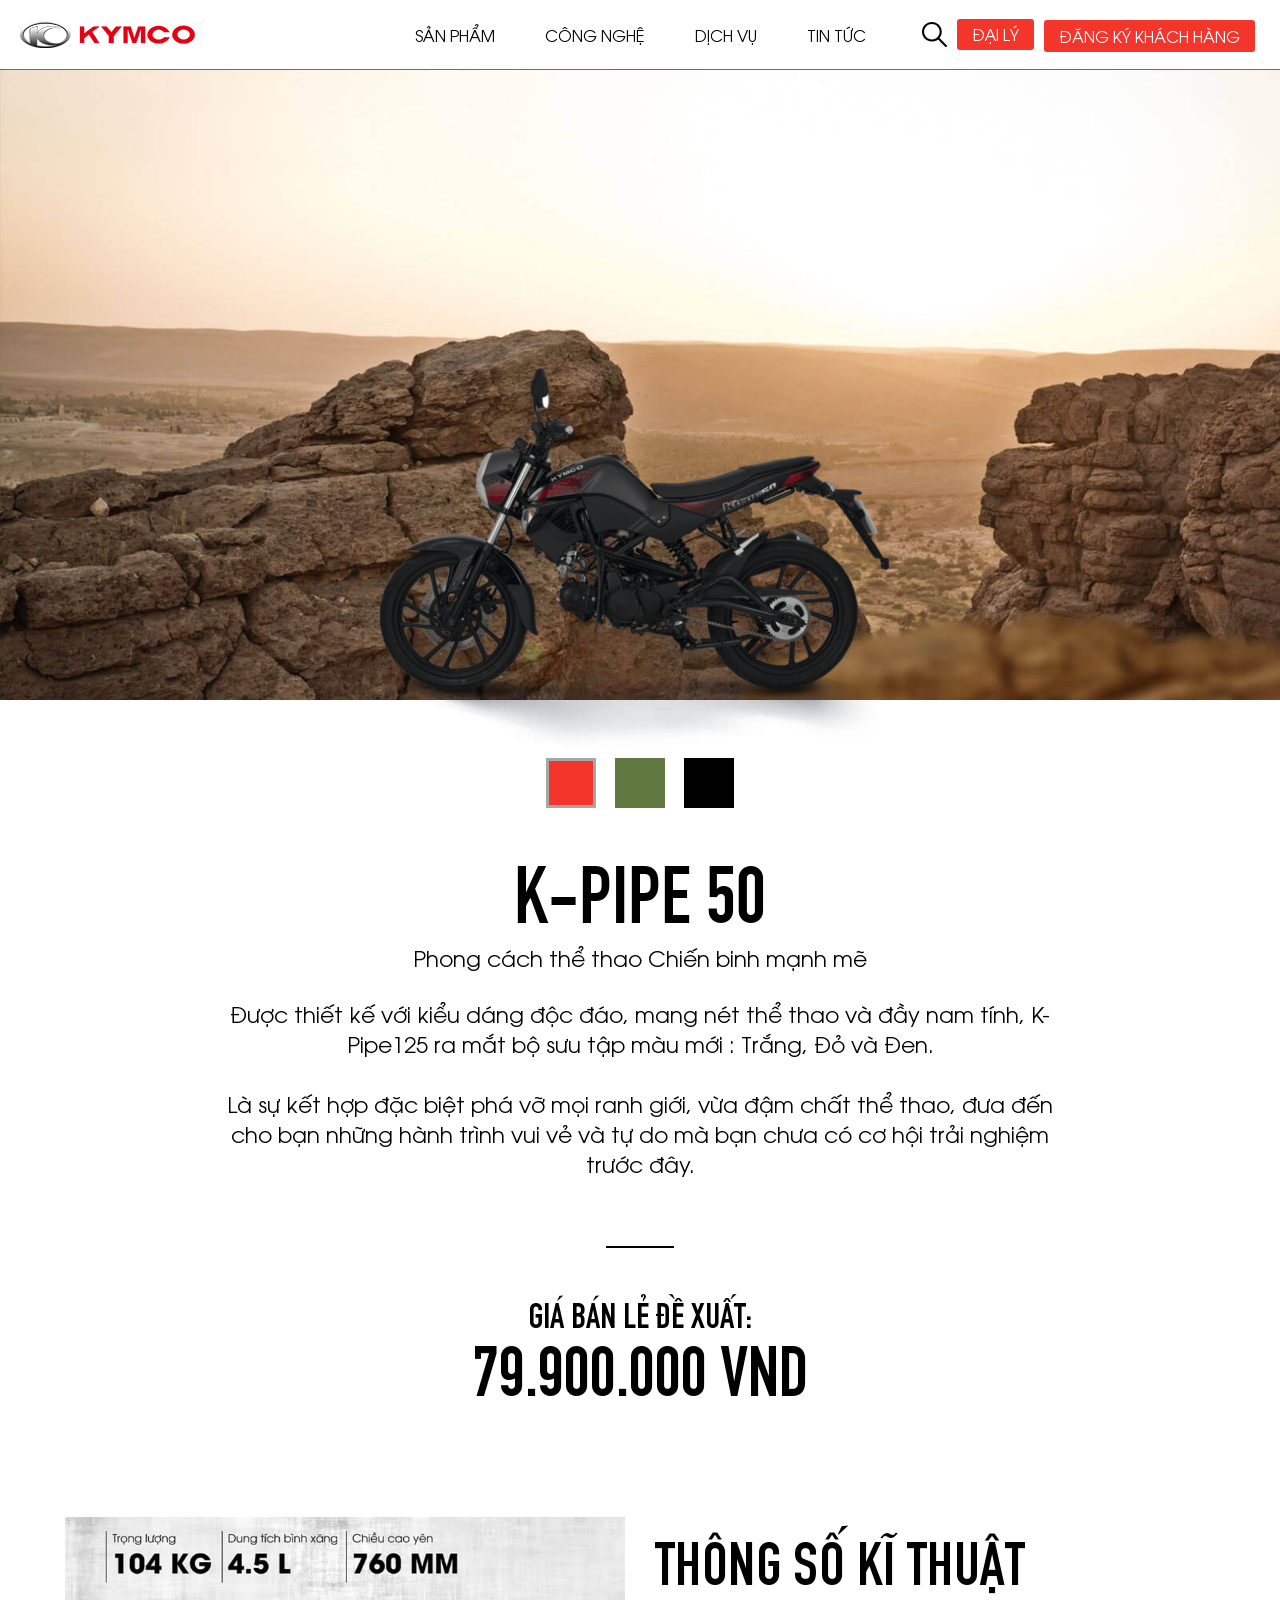
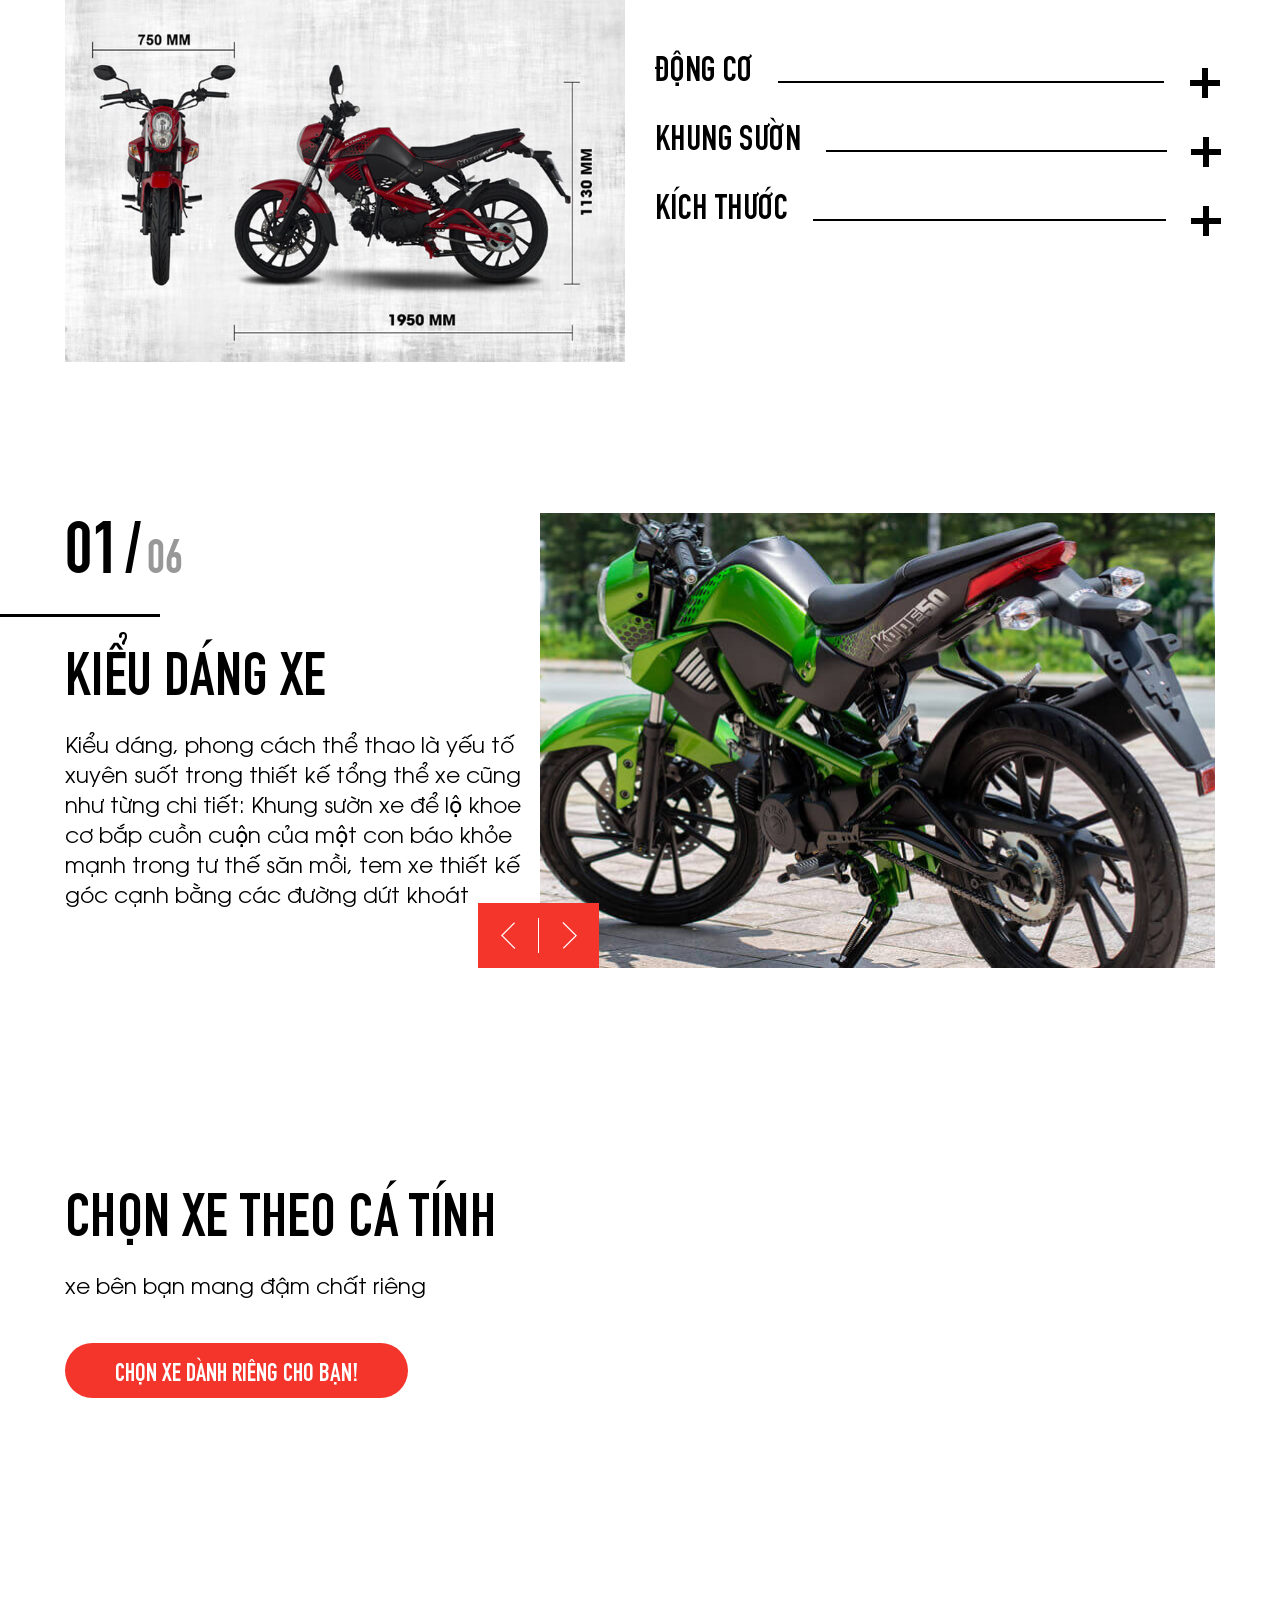
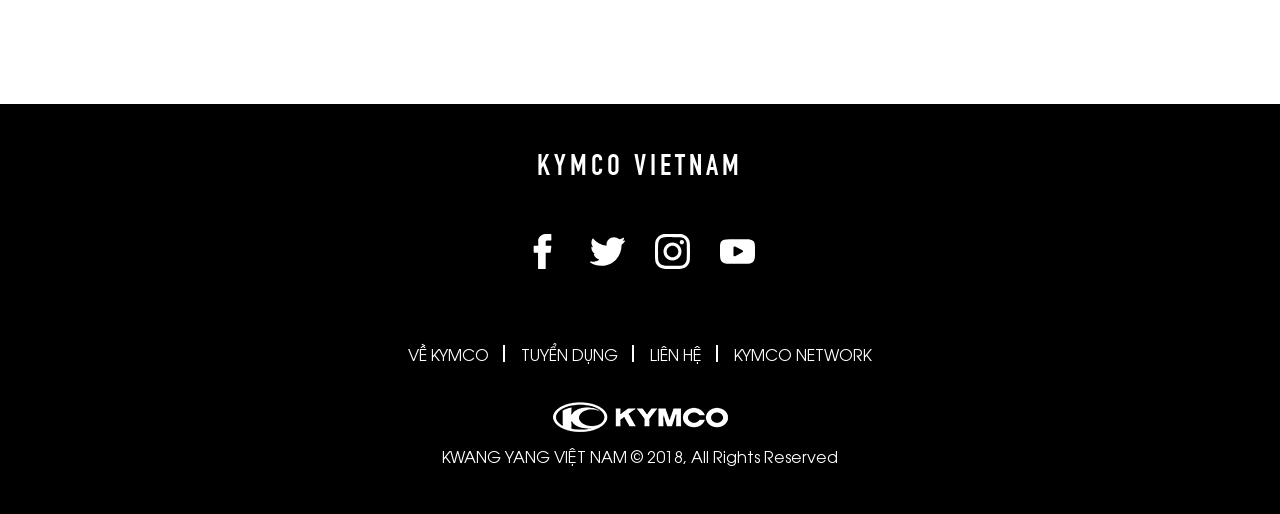
==== productDetail.html @ fd088586 "file uploads" ====
<!DOCTYPE html>
<html>

<head>
    <meta charset="UTF-8" />
    <meta name="viewport" content="width=device-width, initial-scale=1.0, maximum-scale=1.0, user-scalable=0" />
    <meta http-equiv="X-UA-Compatible" content="IE=edge,chrome=1" />
    <title>Sản Phẩm Chi Tiết</title>
    <link rel="icon" href="img/icon/icon-ico.ico">
    <meta name="title" content="" />
    <meta name="description" content="" />

    <!-- meta facebook -->
    <meta property="og:locale" content="vi" />
    <meta property="og:type" content="article" />
    <meta property="og:title" content="Kymco Viêt Nam | xe tay ga 50cc chất lượng cao chính hãng" />
    <meta property="og:description" content="" />
    <meta property="og:url" content="" />
    <meta property="og:site_name" content="" />
    <meta property="og:image" content="https://logodix.com/logo/498367.jpg" />

    <link rel="stylesheet" href="dest/style.min.css">
    <link rel="stylesheet" href="dest/fonts.css">
    <link rel="stylesheet" href="dest/stylelibs.min.css">
</head>


<body class="productDetailpage">

    <div class="loading">
        <span class="loader"></span>
    </div>


    <header>
        <div class="container-fluid">
            <a class="logo" href="./">
                <img src="img/icon/logo.png" alt="">
            </a>
            <div class="menu">
                <ul>
                    <li><a href="product.html">sản phẩm</a></li>
                    <li><a href="technology.html">công nghệ</a></li>
                    <li><a href="service.html">dịch vụ</a>
                        <div class="sub_menu">
                            <ul>
                                <li><a href="search.html">mã qr tra cứu trạm bảo hành</a></li>
                                <li><a href="mantain.html">bảo dưỡng - sửa xe lưu động</a></li>
                                <li><a href="insurance.html">bảo hành - bảo trì</a></li>
                                <li><a href="faq.html">faq</a></li>
                            </ul>
                        </div>
                    </li>
                    <li><a href="news.html">tin tức</a></li>
                </ul>
            </div>
            <div class="search">
                <div class="search__icon item">
                    <img src="img/icon/search.svg" alt="">
                    <div class="search__icon-d">
                        <input type="text" placeholder="Tìm kiếm...">
                    </div>
                </div>
                <div class="search__dealer item">
                    <a href="#">đại lý</a>
                    <div class="sub_menu">
                        <ul>
                            <li><a href="stores.html">Tra cứu đại lý</a></li>
                            <li><a href="registerStores.html">đăng ký mở đại lý</a></li>
                        </ul>
                    </div>
                </div>
                <div class="search__sign item">
                    <a href="register.html">đăng ký khách hàng</a>
                </div>
            </div>
            <div class="hamburger">
                <div class="hamburger__d">
                    <span></span>
                </div>
            </div>
        </div>
        <div class="menuMobile">
            <ul class="ul-wrap">
                <li><a href="product.html">sản phẩm</a></li>
                <li><a href="technology.html">công nghệ</a></li>
                <li>
                    <div class="text">
                        <a href="javascript:void(0)">
                            <span>dịch vụ</span>
                        </a>
                        <ul class="content">
                            <li><a href="">MÃ QR TRA CỨU TRẠM BẢO HÀNH</a></li>
                            <li><a href="">BẢO DƯỠNG - SỬA XE LƯU ĐỘNG</a></li>
                            <li><a href="">BẢO HÀNH - BẢO TRÌ</a></li>
                            <li><a href="">FAQ</a></li>
                        </ul>
                    </div>
                </li>
                <li><a href="news.html">tin tức</a></li>
                <li>
                    <div class="text">
                        <a href="javascript:void(0)">
                            <span>Đại lý</span>
                        </a>
                        <ul class="content">
                            <li><a href="stores.html">tra cứu đại lý</a></li>
                            <li><a href="registerStores.html">đăng ký mở đại lý</a></li>
                        </ul>
                    </div>
                </li>
                <li><a href="register.html">đăng ký khách hàng</a></li>
            </ul>
        </div>
    </header>

    <main>
        <section class="banner">
            <div class="banner__moto">
                <img src="img/productDetail/motoBanner-1.png" alt="" class="--abs">
                <img src="img/productDetail/motoBanner-2.png" alt="" class="--abs">
                <img src="img/productDetail/motoBanner-3.png" alt="" class="active">
            </div>
        </section>


        <div class="container">
            <div class="changColor">
                <ul>
                    <li class="--red active"></li>
                    <li class="--green"></li>
                    <li class="--black"></li>
                </ul>
            </div>
        </div>


        <section class="title">
            <h1>K-pipe 50</h1>
            <p>Phong cách thể thao Chiến binh mạnh mẽ</p>
            <div class="title__desc">
                <p>
                    Được thiết kế với kiểu dáng độc đáo, mang nét thể thao và đầy nam tính, K-Pipe125 ra mắt bộ sưu tập
                    màu mới : Trắng, Đỏ và Đen.
                </p>
                <p>Là sự kết hợp đặc biệt phá vỡ mọi ranh giới, vừa đậm chất thể thao, đưa đến cho bạn những hành trình
                    vui vẻ và tự do mà bạn chưa có cơ hội trải nghiệm trước đây.
                </p>
            </div>
        </section>

        <section class="motoDetail">
            <div class="container">
                <div class="motoDetail__price">
                    <div class="motoDetail__price-text">
                        <p>Giá bán lẻ đề xuất:</p>
                        <span class="number">79.900.000 VND</span>
                    </div>
                </div>
                <div class="motoDetail__d row">
                    <div class="motoDetail__d-img col-sm-12 col-xs-12 col-md-6">
                        <img src="./img/productDetail/motodetail-img.jpg" alt="">
                    </div>
                    <div class="motoDetail__d-accodion col-sm-12 col-xs-12 col-md-6 titleH2">
                        <h2>thông số kĩ thuật</h2>
                        <div class="tab">
                            <div class="tab__item">
                                <div class="head">
                                    <div class="text">
                                        <h4>động cơ</h4>
                                    </div>
                                    <div class="line"></div>
                                    <div class="plus"></div>
                                </div>
                                <div class="content">
                                    <ul>
                                        <li>Dung tích xi lanh</li>
                                        <li>49.5 cm3</li>
                                    </ul>
                                    <ul>
                                        <li>Nhiên liệu</li>
                                        <li>Xăng</li>
                                    </ul>
                                    <ul>
                                        <li>Công suất cực đại</li>
                                        <li>1.8/7500(kw/vòng/phút)</li>
                                    </ul>
                                    <ul>
                                        <li>Momen xoắn cực đại</li>
                                        <li>2.8/5500(Nm/vòng/phút)</li>
                                    </ul>
                                </div>
                            </div>
                            <div class="tab__item">
                                <div class="head">
                                    <div class="text">
                                        <h4>khung sườn</h4>
                                    </div>
                                    <div class="line"></div>
                                    <div class="plus"></div>
                                </div>
                                <div class="content">
                                    <ul>
                                        <li>Dung tích xi lanh</li>
                                        <li>49.5 cm3</li>
                                    </ul>
                                    <ul>
                                        <li>Nhiên liệu</li>
                                        <li>Xăng</li>
                                    </ul>
                                    <ul>
                                        <li>Công suất cực đại</li>
                                        <li>1.8/7500(kw/vòng/phút)</li>
                                    </ul>
                                    <ul>
                                        <li>Momen xoắn cực đại</li>
                                        <li>2.8/5500(Nm/vòng/phút)</li>
                                    </ul>
                                </div>
                            </div>
                            <div class="tab__item">
                                <div class="head">
                                    <div class="text">
                                        <h4>kích thước</h4>
                                    </div>
                                    <div class="line"></div>
                                    <div class="plus"></div>
                                </div>
                                <div class="content">
                                    <ul>
                                        <li>Dung tích xi lanh</li>
                                        <li>49.5 cm3</li>
                                    </ul>
                                    <ul>
                                        <li>Nhiên liệu</li>
                                        <li>Xăng</li>
                                    </ul>
                                    <ul>
                                        <li>Công suất cực đại</li>
                                        <li>1.8/7500(kw/vòng/phút)</li>
                                    </ul>
                                    <ul>
                                        <li>Momen xoắn cực đại</li>
                                        <li>2.8/5500(Nm/vòng/phút)</li>
                                    </ul>
                                </div>
                            </div>
                        </div>
                    </div>
                </div>
            </div>
        </section>

        <section class="kymco">
            <div class="container">
                <div class="kymco__content">
                    <div class="kymco__content-paging">
                        <span class="number number_page">01</span>
                        <span class="number">/</span>
                        <span>06</span>
                    </div>
                    <div class="kymco__content-item titleH2 --abs active">
                        <div class="line"></div>
                        <h2>KIỂU DÁNG XE
                        </h2>
                        <p>Kiểu dáng, phong cách thể thao là yếu tố xuyên suốt trong thiết kế tổng thể xe
                            cũng như từng chi tiết: Khung sườn xe để lộ khoe cơ bắp cuồn cuộn của một con
                            báo khỏe mạnh trong tư thế săn mồi, tem xe thiết kế góc cạnh bằng các đường dứt
                            khoát
                        </p>
                    </div>
                    <div class="kymco__content-item titleH2 --abs">
                        <div class="line"></div>
                        <h2>KHUNG SƯỜN MẠNH MẼ
                        </h2>
                        <p>K-PIPE 50 nổi bật với bộ khung sườn mắt cáo dạng ống kéo dài tạo cảm giác nối liền với phần
                            gắp sau, mang đến phong cách thể thao đầy trẻ trung và năng động
                        </p>
                    </div>
                    <div class="kymco__content-item titleH2 --abs">
                        <div class="line"></div>
                        <h2>ĐÈN ĐÔI THỂ THAO
                        </h2>
                        <p>Gây ấn tượng mạnh mẽ cá tính với cụm đèn pha kép cỡ lớn được bao bọc bởi đường viền nhựa. Mỗi
                            tầng đèn sử dụng bóng Halogen riêng biệt cho các chế độ Pha - Cos.
                        </p>
                    </div>
                    <div class="kymco__content-item titleH2 --abs">
                        <div class="line"></div>
                        <h2>MẶT ĐỒNG HỒ LCD
                        </h2>
                        <p>K-PIPE 50cc được trang bị đồng hồ với màn hình LCD cỡ nhỏ hiển thị đầy đủ thông tin như đèn
                            báo, thông số nhiên liêu, tốc độ, vòng tua máy... với kiểu dáng trẻ trung, cá tính. Chìa
                            khoá điện thiết kế ngay sát đồng hồ
                        </p>
                    </div>
                    <div class="kymco__content-item titleH2 --abs">
                        <div class="line"></div>
                        <h2>YÊN XE BỌC DA
                        </h2>
                        <p>Phần yên xe bọc da và được thiết kế dạng hai tầng cao dần về phía sau theo đuôi xe, mang đến
                            chỗ ngồi thoải mái cho hai người
                        </p>
                    </div>
                    <div class="kymco__content-item titleH2">
                        <div class="line"></div>
                        <h2>PHUỘC THỂ THAO MONOSHOCK
                        </h2>
                        <p>Xe được trang bị phuộc Monoshock thể thao với khả năng chống sốc tốt và mang đến vẻ ngoài
                            thêm phong cách cho tổng thể diện mạo xe
                        </p>
                    </div>
                </div>
                <div class="kymco__slide">
                    <div class="kymco__slide-item">
                        <img src="img/productDetail/kieudang.jpg" alt="">
                    </div>
                    <div class="kymco__slide-item">
                        <img src="img/productDetail/KHUNGSUON.jpg" alt="">
                    </div>
                    <div class="kymco__slide-item">
                        <img src="img/productDetail/DENTRUOC.jpg" alt="">
                    </div>
                    <div class="kymco__slide-item">
                        <img src="img/productDetail/MATDONGHO.jpg" alt="">
                    </div>
                    <div class="kymco__slide-item">
                        <img src="img/productDetail/YENXE.jpg" alt="">
                    </div>
                    <div class="kymco__slide-item">
                        <img src="img/productDetail/PHUOCXE.jpg" alt="">
                    </div>
                </div>
                <div class="kymco__button">
                    <div class="button button-prev">
                        <img src="img/icon/arrow-prev-white.png" alt="">
                    </div>
                    <div class="line"></div>
                    <div class="button button-next">
                        <img src="img/icon/arrow-next-white.png" alt="" class="imgNext">
                    </div>
                </div>
            </div>
        </section>

        <section class="background parallax-window" data-parallax="scroll" data-image-src="/img/home/background.jpg">
            <div class="container">
                <div class="background__content titleH2">
                    <h2>Chọn xe theo cá tính</h2>
                    <p>xe bên bạn mang đậm chất riêng</p>
                    <a class="btn" href="chooseMoto.html">
                        <span>Chọn xe dành riêng cho bạn!</span>
                    </a>
                </div>
            </div>
        </section>

    </main>

    <div class="backtoTop">
        <img src="img/icon/backtoTop.svg" alt="">
    </div>
    <footer>
        <div class="footer">
            <div class="container">
                <div class="footer__title">
                    <p>kymco vietnam</p>
                </div>
                <div class="footer__logo">
                    <ul>
                        <li>
                            <svg class="fb" version="1.1" id="Layer_1" xmlns="http://www.w3.org/2000/svg"
                                xmlns:xlink="http://www.w3.org/1999/xlink" x="0px" y="0px" viewBox="0 0 310 310"
                                style="enable-background:new 0 0 310 310;" xml:space="preserve">
                                <g id="XMLID_834_">
                                    <path id="XMLID_835_" d="M81.703,165.106h33.981V305c0,2.762,2.238,5,5,5h57.616c2.762,0,5-2.238,5-5V165.765h39.064
            c2.54,0,4.677-1.906,4.967-4.429l5.933-51.502c0.163-1.417-0.286-2.836-1.234-3.899c-0.949-1.064-2.307-1.673-3.732-1.673h-44.996
            V71.978c0-9.732,5.24-14.667,15.576-14.667c1.473,0,29.42,0,29.42,0c2.762,0,5-2.239,5-5V5.037c0-2.762-2.238-5-5-5h-40.545
            C187.467,0.023,186.832,0,185.896,0c-7.035,0-31.488,1.381-50.804,19.151c-21.402,19.692-18.427,43.27-17.716,47.358v37.752H81.703
            c-2.762,0-5,2.238-5,5v50.844C76.703,162.867,78.941,165.106,81.703,165.106z" />
                                </g>
                                <g>
                                </g>
                                <g>
                                </g>
                                <g>
                                </g>
                                <g>
                                </g>
                                <g>
                                </g>
                                <g>
                                </g>
                                <g>
                                </g>
                                <g>
                                </g>
                                <g>
                                </g>
                                <g>
                                </g>
                                <g>
                                </g>
                                <g>
                                </g>
                                <g>
                                </g>
                                <g>
                                </g>
                                <g>
                                </g>
                            </svg>
                        </li>
                        <li>
                            <svg class="twitter" version="1.1" id="Layer_1" xmlns="http://www.w3.org/2000/svg"
                                xmlns:xlink="http://www.w3.org/1999/xlink" x="0px" y="0px" viewBox="0 0 310 310"
                                style="enable-background:new 0 0 310 310;" xml:space="preserve">
                                <g id="XMLID_826_">
                                    <path id="XMLID_827_" d="M302.973,57.388c-4.87,2.16-9.877,3.983-14.993,5.463c6.057-6.85,10.675-14.91,13.494-23.73
                               c0.632-1.977-0.023-4.141-1.648-5.434c-1.623-1.294-3.878-1.449-5.665-0.39c-10.865,6.444-22.587,11.075-34.878,13.783
                               c-12.381-12.098-29.197-18.983-46.581-18.983c-36.695,0-66.549,29.853-66.549,66.547c0,2.89,0.183,5.764,0.545,8.598
                               C101.163,99.244,58.83,76.863,29.76,41.204c-1.036-1.271-2.632-1.956-4.266-1.825c-1.635,0.128-3.104,1.05-3.93,2.467
                               c-5.896,10.117-9.013,21.688-9.013,33.461c0,16.035,5.725,31.249,15.838,43.137c-3.075-1.065-6.059-2.396-8.907-3.977
                               c-1.529-0.851-3.395-0.838-4.914,0.033c-1.52,0.871-2.473,2.473-2.513,4.224c-0.007,0.295-0.007,0.59-0.007,0.889
                               c0,23.935,12.882,45.484,32.577,57.229c-1.692-0.169-3.383-0.414-5.063-0.735c-1.732-0.331-3.513,0.276-4.681,1.597
                               c-1.17,1.32-1.557,3.16-1.018,4.84c7.29,22.76,26.059,39.501,48.749,44.605c-18.819,11.787-40.34,17.961-62.932,17.961
                               c-4.714,0-9.455-0.277-14.095-0.826c-2.305-0.274-4.509,1.087-5.294,3.279c-0.785,2.193,0.047,4.638,2.008,5.895
                               c29.023,18.609,62.582,28.445,97.047,28.445c67.754,0,110.139-31.95,133.764-58.753c29.46-33.421,46.356-77.658,46.356-121.367
                               c0-1.826-0.028-3.67-0.084-5.508c11.623-8.757,21.63-19.355,29.773-31.536c1.237-1.85,1.103-4.295-0.33-5.998
                               C307.394,57.037,305.009,56.486,302.973,57.388z" />
                                </g>
                                <g>
                                </g>
                                <g>
                                </g>
                                <g>
                                </g>
                                <g>
                                </g>
                                <g>
                                </g>
                                <g>
                                </g>
                                <g>
                                </g>
                                <g>
                                </g>
                                <g>
                                </g>
                                <g>
                                </g>
                                <g>
                                </g>
                                <g>
                                </g>
                                <g>
                                </g>
                                <g>
                                </g>
                                <g>
                                </g>
                            </svg>
                        </li>
                        <li>
                            <svg class="ins" width="32px" height="32px" viewBox="0 0 32 32"
                                xmlns="http://www.w3.org/2000/svg">
                                <path
                                    d="M16 0c-4.349 0-4.891 0.021-6.593 0.093-1.709 0.084-2.865 0.349-3.885 0.745-1.052 0.412-1.948 0.959-2.833 1.849-0.891 0.885-1.443 1.781-1.849 2.833-0.396 1.020-0.661 2.176-0.745 3.885-0.077 1.703-0.093 2.244-0.093 6.593s0.021 4.891 0.093 6.593c0.084 1.704 0.349 2.865 0.745 3.885 0.412 1.052 0.959 1.948 1.849 2.833 0.885 0.891 1.781 1.443 2.833 1.849 1.020 0.391 2.181 0.661 3.885 0.745 1.703 0.077 2.244 0.093 6.593 0.093s4.891-0.021 6.593-0.093c1.704-0.084 2.865-0.355 3.885-0.745 1.052-0.412 1.948-0.959 2.833-1.849 0.891-0.885 1.443-1.776 1.849-2.833 0.391-1.020 0.661-2.181 0.745-3.885 0.077-1.703 0.093-2.244 0.093-6.593s-0.021-4.891-0.093-6.593c-0.084-1.704-0.355-2.871-0.745-3.885-0.412-1.052-0.959-1.948-1.849-2.833-0.885-0.891-1.776-1.443-2.833-1.849-1.020-0.396-2.181-0.661-3.885-0.745-1.703-0.077-2.244-0.093-6.593-0.093zM16 2.88c4.271 0 4.781 0.021 6.469 0.093 1.557 0.073 2.405 0.333 2.968 0.553 0.751 0.291 1.276 0.635 1.844 1.197 0.557 0.557 0.901 1.088 1.192 1.839 0.22 0.563 0.48 1.411 0.553 2.968 0.072 1.688 0.093 2.199 0.093 6.469s-0.021 4.781-0.099 6.469c-0.084 1.557-0.344 2.405-0.563 2.968-0.303 0.751-0.641 1.276-1.199 1.844-0.563 0.557-1.099 0.901-1.844 1.192-0.556 0.22-1.416 0.48-2.979 0.553-1.697 0.072-2.197 0.093-6.479 0.093s-4.781-0.021-6.48-0.099c-1.557-0.084-2.416-0.344-2.979-0.563-0.76-0.303-1.281-0.641-1.839-1.199-0.563-0.563-0.921-1.099-1.197-1.844-0.224-0.556-0.48-1.416-0.563-2.979-0.057-1.677-0.084-2.197-0.084-6.459 0-4.26 0.027-4.781 0.084-6.479 0.083-1.563 0.339-2.421 0.563-2.979 0.276-0.761 0.635-1.281 1.197-1.844 0.557-0.557 1.079-0.917 1.839-1.199 0.563-0.219 1.401-0.479 2.964-0.557 1.697-0.061 2.197-0.083 6.473-0.083zM16 7.787c-4.541 0-8.213 3.677-8.213 8.213 0 4.541 3.677 8.213 8.213 8.213 4.541 0 8.213-3.677 8.213-8.213 0-4.541-3.677-8.213-8.213-8.213zM16 21.333c-2.948 0-5.333-2.385-5.333-5.333s2.385-5.333 5.333-5.333c2.948 0 5.333 2.385 5.333 5.333s-2.385 5.333-5.333 5.333zM26.464 7.459c0 1.063-0.865 1.921-1.923 1.921-1.063 0-1.921-0.859-1.921-1.921 0-1.057 0.864-1.917 1.921-1.917s1.923 0.86 1.923 1.917z" />
                            </svg>
                        </li>
                        <li>
                            <svg class="youtube" version="1.1" id="Layer_1" xmlns="http://www.w3.org/2000/svg"
                                xmlns:xlink="http://www.w3.org/1999/xlink" x="0px" y="0px" viewBox="0 0 310 310"
                                style="enable-background:new 0 0 310 310;" xml:space="preserve">
                                <g id="XMLID_822_">
                                    <path id="XMLID_823_" d="M297.917,64.645c-11.19-13.302-31.85-18.728-71.306-18.728H83.386c-40.359,0-61.369,5.776-72.517,19.938
            C0,79.663,0,100.008,0,128.166v53.669c0,54.551,12.896,82.248,83.386,82.248h143.226c34.216,0,53.176-4.788,65.442-16.527
            C304.633,235.518,310,215.863,310,181.835v-53.669C310,98.471,309.159,78.006,297.917,64.645z M199.021,162.41l-65.038,33.991
            c-1.454,0.76-3.044,1.137-4.632,1.137c-1.798,0-3.592-0.484-5.181-1.446c-2.992-1.813-4.819-5.056-4.819-8.554v-67.764
            c0-3.492,1.822-6.732,4.808-8.546c2.987-1.814,6.702-1.938,9.801-0.328l65.038,33.772c3.309,1.718,5.387,5.134,5.392,8.861
            C204.394,157.263,202.325,160.684,199.021,162.41z" />
                                </g>
                                <g>
                                </g>
                                <g>
                                </g>
                                <g>
                                </g>
                                <g>
                                </g>
                                <g>
                                </g>
                                <g>
                                </g>
                                <g>
                                </g>
                                <g>
                                </g>
                                <g>
                                </g>
                                <g>
                                </g>
                                <g>
                                </g>
                                <g>
                                </g>
                                <g>
                                </g>
                                <g>
                                </g>
                                <g>
                                </g>
                            </svg>
                        </li>
                    </ul>
                </div>
                <div class="footer__text">
                    <ul>
                        <li class="line"><a href="">về kymco</a></li>
                        <li class="line"><a href="recruitment.html">tuyển dụng</a></li>
                        <li class="line"><a href="contact.html">liên hệ</a></li>
                        <li class="li1"><a href="">kymco network</a></li>
                    </ul>
                    <img src="img/icon/logo-footer.png" alt="">
                    <p>KWANG YANG VIỆT NAM © 2018, All Rights Reserved</p>
                </div>
            </div>
        </div>
    </footer>





    <script type="text/javascript" src="dest/jsmain.min.js"></script>
    <script type="text/javascript" src="dest/main.js"></script>

</body>

</html>
---- dest/style.min.css ----
html,body,div,span,applet,object,iframe,h1,h2,h3,h4,h5,h6,p,blockquote,pre,a,abbr,acronym,address,big,cite,code,del,dfn,em,img,ins,kbd,q,s,samp,small,strike,strong,sub,sup,tt,var,b,u,i,center,dl,dt,dd,ol,ul,li,fieldset,form,label,legend,table,caption,tbody,tfoot,thead,tr,th,td,article,aside,canvas,details,embed,figure,figcaption,footer,header,hgroup,menu,nav,output,ruby,section,summary,time,mark,audio,video{margin:0;padding:0;border:0;font-size:100%;font:inherit;vertical-align:baseline}article,aside,details,figcaption,figure,footer,header,hgroup,menu,nav,section{display:block}body{line-height:1}ol,li,ul{list-style:none}blockquote,q{quotes:none}blockquote:before,blockquote:after,q:before,q:after{content:"";content:none}table{border-collapse:collapse;border-spacing:0}*::before,*::after{box-sizing:inherit}/*! normalize.css v8.0.1 | MIT License | github.com/necolas/normalize.css */html{line-height:1.15;-webkit-text-size-adjust:100%}hr{box-sizing:content-box;height:0;overflow:visible}pre{font-family:monospace, monospace;font-size:1em}a{background-color:transparent}abbr[title]{border-bottom:none;text-decoration:underline;text-decoration:underline dotted}b,strong{font-weight:bolder}code,kbd,samp{font-family:monospace, monospace;font-size:1em}small{font-size:80%}sub,sup{font-size:75%;line-height:0;position:relative;vertical-align:baseline}sub{bottom:-0.25em}sup{top:-0.5em}img{border-style:none}button,input,optgroup,select,textarea{font-family:inherit;font-size:100%;line-height:1.15;margin:0}button,input{overflow:visible}button,select{text-transform:none}button,[type="button"],[type="reset"],[type="submit"]{-webkit-appearance:button}button::-moz-focus-inner,[type="button"]::-moz-focus-inner,[type="reset"]::-moz-focus-inner,[type="submit"]::-moz-focus-inner{border-style:none;padding:0}button:-moz-focusring,[type="button"]:-moz-focusring,[type="reset"]:-moz-focusring,[type="submit"]:-moz-focusring{outline:1px dotted ButtonText}fieldset{padding:0.35em 0.75em 0.625em}legend{box-sizing:border-box;color:inherit;display:table;max-width:100%;padding:0;white-space:normal}progress{vertical-align:baseline}textarea{overflow:auto}[type="checkbox"],[type="radio"]{box-sizing:border-box;padding:0}[type="number"]::-webkit-inner-spin-button,[type="number"]::-webkit-outer-spin-button{height:auto}[type="search"]{-webkit-appearance:textfield;outline-offset:-2px}[type="search"]::-webkit-search-decoration{-webkit-appearance:none}::-webkit-file-upload-button{-webkit-appearance:button;font:inherit}details{display:block}summary{display:list-item}template{display:none}[hidden]{display:none}.--black{background:#000}.--green{background:#617941}.--red{background:#f4352c}:root{--textBig-fs: 22rem;--h1-fs: 8rem;--h2-fs: 6rem;--h3-fs: 5rem;--h4-fs: 3.5rem;--body14-fs: 1.4rem;--body16-fs: 1.6rem;--body18-fs: 1.8rem;--body20-fs: 2rem;--body22-fs: 2.2rem;--body25-fs: 2.5rem;--body30-fs:3rem;--body35-fs:3.5rem;--body40-fs:4rem;--body48-fs:4.8rem;--paging-fs: 7.3rem;--paging-small-fs: 4.8rem;--gap: 50px}@media (max-width: 991px){:root{--h1-fs: 7rem;--textBig-fs: 18rem;--h2-fs: 5rem;--h4-fs: 3rem;--body14-fs: 1.2rem;--body16-fs: 1.4rem;--body18-fs: 1.6rem;--body20-fs: 1.8rem;--body22-fs: 2rem;--body25-fs: 2.3rem;--body30-fs: 2.8rem;--body35-fs:3.3rem;--body48-fs:3.8rem;--gap: 30px}}@media (max-width: 767px){:root{--textBig-fs: 10rem;--body48-fs:2.8rem;--paging-fs: 5.3rem;--paging-small-fs: 2.8rem;--h1-fs: 6rem;--h2-fs: 4rem;--h4-fs: 2.5rem;--body16-fs: 1.2rem;--body14-fs: 1rem;--body18-fs: 1.4rem;--body22-fs: 1.8rem;--body20-fs: 1.6rem;--body25-fs: 2.1rem;--body30-fs: 2.6rem;--body35-fs:3rem;--gap: 30px}}@-ms-viewport{width:device-width}*{-webkit-font-smoothing:antialiased;-moz-osx-font-smoothing:grayscale;-webkit-font-smoothing:antialiased;-moz-osx-font-smoothing:grayscale;text-rendering:optimizeLegibility;box-sizing:border-box}img{-webkit-user-drag:none;-khtml-user-drag:none;-moz-user-drag:none;-o-user-drag:none;user-drag:none}html{font-size:62.5%}body{width:100%;max-width:100%;margin:auto;font-size:var(--body22-fs);font-family:"U";color:#000;text-transform:none;background:#fff;position:relative}body::-webkit-scrollbar{width:4px}body::-webkit-scrollbar-track{background:#ddd;border-radius:5px}body::-webkit-scrollbar-thumb{background:#f4352c;border-radius:5px}body .container-fluid{width:100%;padding-right:var(--gap);padding-left:var(--gap);margin-right:auto;margin-left:auto}@media screen and (max-width: 767px){body .container-fluid{padding-right:calc(var(--gap) / 2);padding-left:calc(var(--gap) / 2)}}body .container{width:100%;padding-right:calc(var(--gap) / 2);padding-left:calc(var(--gap) / 2);margin-right:auto;margin-left:auto}@media (min-width: 576px){body .container{max-width:540px}}@media (min-width: 768px){body .container{max-width:720px}}@media (min-width: 992px){body .container{max-width:960px}}@media (min-width: 1200px){body .container{max-width:1200px}}body .mainwrapper{width:100%;margin:auto;opacity:1;pointer-events:auto;visibility:visible}main{padding-top:70px}@media screen and (max-width: 991px){main{padding-top:65px}}@media screen and (max-width: 767px){main{padding-top:60px}}.titleH2 h2{font-size:var(--h2-fs);font-family:"SE";line-height:initial;color:#000;text-transform:uppercase;letter-spacing:0.4px}.titleH2 p{font-size:var(--body22-fs);font-family:"U";line-height:initial;color:#000;text-transform:none}.btn{position:relative;cursor:pointer;display:inline-block;padding:15px 50px;border-radius:30px;background-clip:padding-box;background:#f4352c;transition:all 0.4s;-webkit-transition:all 0.4s;-moz-transition:all 0.4s;-ms-transition:all 0.4s;-o-transition:all 0.4s}.btn span{font-size:var(--body25-fs);font-family:"SE";color:#fff;text-transform:uppercase}.btn:hover{background:#d12922;transition:all 0.4s;-webkit-transition:all 0.4s;-moz-transition:all 0.4s;-ms-transition:all 0.4s;-o-transition:all 0.4s}@media screen and (max-width: 767px){.btn{padding:15px 30px}}img{max-width:100%;height:auto;-webkit-user-select:none;-khtml-user-select:none;-moz-user-select:none;-o-user-select:none;user-select:none}img.--center{margin:0 auto;display:block}a{text-decoration:none}.--white-cl{color:#fff}.--black-cl{color:#000}.heading{font-family:'U'}.heading.--h1{font-size:var(--textBig-fs);font-family:"DB";color:#fff;text-transform:uppercase;opacity:0.15;transform:translateX(-5%);-webkit-transform:translateX(-5%);-moz-transform:translateX(-5%);-ms-transform:translateX(-5%);-o-transform:translateX(-5%)}.heading.--h2{font-size:var(--h2-fs);font-family:"SE";line-height:initial;color:#000;text-transform:uppercase;letter-spacing:0.4px}.heading.--h3{font-size:var(--h3-fs);font-family:"SE";line-height:initial;color:#000;text-transform:uppercase;letter-spacing:0.4px}.heading.--h4{font-size:var(--h4-fs);font-family:"DB";line-height:initial;color:#000;text-transform:uppercase;letter-spacing:0.4px}.backtoTop{position:fixed;right:30px;top:50%;cursor:pointer;opacity:0;transition:all 0.3s;-webkit-transition:all 0.3s;-moz-transition:all 0.3s;-ms-transition:all 0.3s;-o-transition:all 0.3s;pointer-events:none;z-index:1111}/*! Flickity v2.2.2
https://flickity.metafizzy.co
---------------------------------------------- */.flickity-enabled{position:relative}.flickity-enabled:focus{outline:none}.flickity-viewport{overflow:hidden;position:relative;height:100%}.flickity-slider{position:absolute;width:100%;height:100%}.flickity-enabled.is-draggable{-webkit-tap-highlight-color:transparent;-webkit-user-select:none;-moz-user-select:none;-ms-user-select:none;user-select:none}.flickity-enabled.is-draggable .flickity-viewport{cursor:move;cursor:-webkit-grab;cursor:grab}.flickity-enabled.is-draggable .flickity-viewport.is-pointer-down{cursor:-webkit-grabbing;cursor:grabbing}.flickity-button{position:absolute;background:rgba(255,255,255,0.75);border:none;color:#333}.flickity-button:hover{background:white;cursor:pointer}.flickity-button:focus{outline:none;box-shadow:0 0 0 5px #19F}.flickity-button:active{opacity:0.6}.flickity-button:disabled{opacity:0.3;cursor:auto;pointer-events:none}.flickity-button-icon{fill:currentColor}.flickity-prev-next-button{top:50%;width:44px;height:44px;border-radius:50%;transform:translateY(-50%)}.flickity-prev-next-button.previous{left:10px}.flickity-prev-next-button.next{right:10px}.flickity-rtl .flickity-prev-next-button.previous{left:auto;right:10px}.flickity-rtl .flickity-prev-next-button.next{right:auto;left:10px}.flickity-prev-next-button .flickity-button-icon{position:absolute;left:20%;top:20%;width:60%;height:60%}.flickity-page-dots{position:absolute;width:100%;bottom:-25px;padding:0;margin:0;list-style:none;text-align:center;line-height:1}.flickity-rtl .flickity-page-dots{direction:rtl}.flickity-page-dots .dot{display:inline-block;width:10px;height:10px;margin:0 8px;background:#333;border-radius:50%;opacity:0.25;cursor:pointer}.flickity-page-dots .dot.is-selected{opacity:1}.loading{position:fixed;display:flex;width:100%;height:100vh;background-color:#ffff;z-index:2000}.loader{color:#f4352c;font-size:10px;width:1em;height:1em;border-radius:50%;position:relative;text-indent:-9999em;animation:mulShdSpin 1.3s infinite linear;transform:translateZ(0);top:50%;left:50%;transform:translate(-50%, -50%);-webkit-transform:translate(-50%, -50%);-moz-transform:translate(-50%, -50%);-ms-transform:translate(-50%, -50%);-o-transform:translate(-50%, -50%);position:absolute}@keyframes mulShdSpin{0%,
      100%{box-shadow:0 -3em 0 0.2em, 2em -2em 0 0em, 3em 0 0 -1em,  2em 2em 0 -1em, 0 3em 0 -1em,  -2em 2em 0 -1em, -3em 0 0 -1em,  -2em -2em 0 0}12.5%{box-shadow:0 -3em 0 0, 2em -2em 0 0.2em, 3em 0 0 0, 2em 2em 0 -1em, 0 3em 0 -1em,  -2em 2em 0 -1em, -3em 0 0 -1em,  -2em -2em 0 -1em}25%{box-shadow:0 -3em 0 -0.5em, 2em -2em 0 0, 3em 0 0 0.2em,  2em 2em 0 0, 0 3em 0 -1em,  -2em 2em 0 -1em, -3em 0 0 -1em,  -2em -2em 0 -1em}37.5%{box-shadow:0 -3em 0 -1em, 2em -2em 0 -1em, 3em 0em 0 0, 2em 2em 0 0.2em, 0 3em 0 0em, -2em 2em 0 -1em, -3em 0em 0 -1em, -2em -2em 0 -1em}50%{box-shadow:0 -3em 0 -1em, 2em -2em 0 -1em, 3em 0 0 -1em, 2em 2em 0 0em, 0 3em 0 0.2em, -2em 2em 0 0, -3em 0em 0 -1em, -2em -2em 0 -1em}62.5%{box-shadow:0 -3em 0 -1em, 2em -2em 0 -1em, 3em 0 0 -1em, 2em 2em 0 -1em, 0 3em 0 0, -2em 2em 0 0.2em, -3em 0 0 0, -2em -2em 0 -1em}75%{box-shadow:0em -3em 0 -1em, 2em -2em 0 -1em, 3em 0em 0 -1em, 2em 2em 0 -1em, 0 3em 0 -1em,  -2em 2em 0 0, -3em 0em 0 0.2em, -2em -2em 0 0}87.5%{box-shadow:0em -3em 0 0, 2em -2em 0 -1em, 3em 0 0 -1em, 2em 2em 0 -1em, 0 3em 0 -1em,  -2em 2em 0 0, -3em 0em 0 0, -2em -2em 0 0.2em}}.col-1,.col-2,.col-3,.col-4,.col-5,.col-6,.col-7,.col-8,.col-9,.col-10,.col-11,.col-12,.col,.col-auto,.col-sm-1,.col-sm-2,.col-sm-3,.col-sm-4,.col-sm-5,.col-sm-6,.col-sm-7,.col-sm-8,.col-sm-9,.col-sm-10,.col-sm-11,.col-sm-12,.col-sm,.col-sm-auto,.col-md-1,.col-md-2,.col-md-3,.col-md-4,.col-md-5,.col-md-6,.col-md-7,.col-md-8,.col-md-9,.col-md-10,.col-md-11,.col-md-12,.col-md,.col-md-auto,.col-lg-1,.col-lg-2,.col-lg-3,.col-lg-4,.col-lg-5,.col-lg-6,.col-lg-7,.col-lg-8,.col-lg-9,.col-lg-10,.col-lg-11,.col-lg-12,.col-lg,.col-lg-auto,.col-xl-1,.col-xl-2,.col-xl-3,.col-xl-4,.col-xl-5,.col-xl-6,.col-xl-7,.col-xl-8,.col-xl-9,.col-xl-10,.col-xl-11,.col-xl-12,.col-xl,.col-xl-auto{position:relative;width:100%;min-height:1px;padding-right:15px;padding-left:15px}.row{display:-webkit-box;display:-ms-flexbox;display:flex;-ms-flex-wrap:wrap;flex-wrap:wrap;margin-right:-15px;margin-left:-15px}.col{-ms-flex-preferred-size:0;flex-basis:0;-webkit-box-flex:1;-ms-flex-positive:1;flex-grow:1;max-width:100%}.no-gutters{margin-right:0;margin-left:0}.no-gap>.col,.no-gap>[class*="col-"]{padding-right:0;padding-left:0}.col-auto{-webkit-box-flex:0;-ms-flex:0 0 auto;flex:0 0 auto;width:auto;max-width:none}.col-1{-webkit-box-flex:0;-ms-flex:0 0 8.333333%;flex:0 0 8.333333%;max-width:8.333333%}.col-2{-webkit-box-flex:0;-ms-flex:0 0 16.666667%;flex:0 0 16.666667%;max-width:16.666667%}.col-3{-webkit-box-flex:0;-ms-flex:0 0 25%;flex:0 0 25%;max-width:25%}.col-4{-webkit-box-flex:0;-ms-flex:0 0 33.333333%;flex:0 0 33.333333%;max-width:33.333333%}.col-5{-webkit-box-flex:0;-ms-flex:0 0 41.666667%;flex:0 0 41.666667%;max-width:41.666667%}.col-6{-webkit-box-flex:0;-ms-flex:0 0 50%;flex:0 0 50%;max-width:50%}.col-7{-webkit-box-flex:0;-ms-flex:0 0 58.333333%;flex:0 0 58.333333%;max-width:58.333333%}.col-8{-webkit-box-flex:0;-ms-flex:0 0 66.666667%;flex:0 0 66.666667%;max-width:66.666667%}.col-9{-webkit-box-flex:0;-ms-flex:0 0 75%;flex:0 0 75%;max-width:75%}.col-10{-webkit-box-flex:0;-ms-flex:0 0 83.333333%;flex:0 0 83.333333%;max-width:83.333333%}.col-11{-webkit-box-flex:0;-ms-flex:0 0 91.666667%;flex:0 0 91.666667%;max-width:91.666667%}.col-12{-webkit-box-flex:0;-ms-flex:0 0 100%;flex:0 0 100%;max-width:100%}.order-first{-webkit-box-ordinal-group:0;-ms-flex-order:-1;order:-1}.order-last{-webkit-box-ordinal-group:14;-ms-flex-order:13;order:13}.order-0{-webkit-box-ordinal-group:1;-ms-flex-order:0;order:0}.order-1{-webkit-box-ordinal-group:2;-ms-flex-order:1;order:1}.order-2{-webkit-box-ordinal-group:3;-ms-flex-order:2;order:2}.order-3{-webkit-box-ordinal-group:4;-ms-flex-order:3;order:3}.order-4{-webkit-box-ordinal-group:5;-ms-flex-order:4;order:4}.order-5{-webkit-box-ordinal-group:6;-ms-flex-order:5;order:5}.order-6{-webkit-box-ordinal-group:7;-ms-flex-order:6;order:6}.order-7{-webkit-box-ordinal-group:8;-ms-flex-order:7;order:7}.order-8{-webkit-box-ordinal-group:9;-ms-flex-order:8;order:8}.order-9{-webkit-box-ordinal-group:10;-ms-flex-order:9;order:9}.order-10{-webkit-box-ordinal-group:11;-ms-flex-order:10;order:10}.order-11{-webkit-box-ordinal-group:12;-ms-flex-order:11;order:11}.order-12{-webkit-box-ordinal-group:13;-ms-flex-order:12;order:12}.offset-1{margin-left:8.333333%}.offset-2{margin-left:16.666667%}.offset-3{margin-left:25%}.offset-4{margin-left:33.333333%}.offset-5{margin-left:41.666667%}.offset-6{margin-left:50%}.offset-7{margin-left:58.333333%}.offset-8{margin-left:66.666667%}.offset-9{margin-left:75%}.offset-10{margin-left:83.333333%}.offset-11{margin-left:91.666667%}@media (min-width: 576px){.col-sm{-ms-flex-preferred-size:0;flex-basis:0;-webkit-box-flex:1;-ms-flex-positive:1;flex-grow:1;max-width:100%}.col-sm-auto{-webkit-box-flex:0;-ms-flex:0 0 auto;flex:0 0 auto;width:auto;max-width:none}.col-sm-1{-webkit-box-flex:0;-ms-flex:0 0 8.333333%;flex:0 0 8.333333%;max-width:8.333333%}.col-sm-2{-webkit-box-flex:0;-ms-flex:0 0 16.666667%;flex:0 0 16.666667%;max-width:16.666667%}.col-sm-3{-webkit-box-flex:0;-ms-flex:0 0 25%;flex:0 0 25%;max-width:25%}.col-sm-4{-webkit-box-flex:0;-ms-flex:0 0 33.333333%;flex:0 0 33.333333%;max-width:33.333333%}.col-sm-5{-webkit-box-flex:0;-ms-flex:0 0 41.666667%;flex:0 0 41.666667%;max-width:41.666667%}.col-sm-6{-webkit-box-flex:0;-ms-flex:0 0 50%;flex:0 0 50%;max-width:50%}.col-sm-7{-webkit-box-flex:0;-ms-flex:0 0 58.333333%;flex:0 0 58.333333%;max-width:58.333333%}.col-sm-8{-webkit-box-flex:0;-ms-flex:0 0 66.666667%;flex:0 0 66.666667%;max-width:66.666667%}.col-sm-9{-webkit-box-flex:0;-ms-flex:0 0 75%;flex:0 0 75%;max-width:75%}.col-sm-10{-webkit-box-flex:0;-ms-flex:0 0 83.333333%;flex:0 0 83.333333%;max-width:83.333333%}.col-sm-11{-webkit-box-flex:0;-ms-flex:0 0 91.666667%;flex:0 0 91.666667%;max-width:91.666667%}.col-sm-12{-webkit-box-flex:0;-ms-flex:0 0 100%;flex:0 0 100%;max-width:100%}.order-sm-first{-webkit-box-ordinal-group:0;-ms-flex-order:-1;order:-1}.order-sm-last{-webkit-box-ordinal-group:14;-ms-flex-order:13;order:13}.order-sm-0{-webkit-box-ordinal-group:1;-ms-flex-order:0;order:0}.order-sm-1{-webkit-box-ordinal-group:2;-ms-flex-order:1;order:1}.order-sm-2{-webkit-box-ordinal-group:3;-ms-flex-order:2;order:2}.order-sm-3{-webkit-box-ordinal-group:4;-ms-flex-order:3;order:3}.order-sm-4{-webkit-box-ordinal-group:5;-ms-flex-order:4;order:4}.order-sm-5{-webkit-box-ordinal-group:6;-ms-flex-order:5;order:5}.order-sm-6{-webkit-box-ordinal-group:7;-ms-flex-order:6;order:6}.order-sm-7{-webkit-box-ordinal-group:8;-ms-flex-order:7;order:7}.order-sm-8{-webkit-box-ordinal-group:9;-ms-flex-order:8;order:8}.order-sm-9{-webkit-box-ordinal-group:10;-ms-flex-order:9;order:9}.order-sm-10{-webkit-box-ordinal-group:11;-ms-flex-order:10;order:10}.order-sm-11{-webkit-box-ordinal-group:12;-ms-flex-order:11;order:11}.order-sm-12{-webkit-box-ordinal-group:13;-ms-flex-order:12;order:12}.offset-sm-0{margin-left:0}.offset-sm-1{margin-left:8.333333%}.offset-sm-2{margin-left:16.666667%}.offset-sm-3{margin-left:25%}.offset-sm-4{margin-left:33.333333%}.offset-sm-5{margin-left:41.666667%}.offset-sm-6{margin-left:50%}.offset-sm-7{margin-left:58.333333%}.offset-sm-8{margin-left:66.666667%}.offset-sm-9{margin-left:75%}.offset-sm-10{margin-left:83.333333%}.offset-sm-11{margin-left:91.666667%}}@media (min-width: 768px){.col-md{-ms-flex-preferred-size:0;flex-basis:0;-webkit-box-flex:1;-ms-flex-positive:1;flex-grow:1;max-width:100%}.col-md-auto{-webkit-box-flex:0;-ms-flex:0 0 auto;flex:0 0 auto;width:auto;max-width:none}.col-md-1{-webkit-box-flex:0;-ms-flex:0 0 8.333333%;flex:0 0 8.333333%;max-width:8.333333%}.col-md-2{-webkit-box-flex:0;-ms-flex:0 0 16.666667%;flex:0 0 16.666667%;max-width:16.666667%}.col-md-3{-webkit-box-flex:0;-ms-flex:0 0 25%;flex:0 0 25%;max-width:25%}.col-md-4{-webkit-box-flex:0;-ms-flex:0 0 33.333333%;flex:0 0 33.333333%;max-width:33.333333%}.col-md-5{-webkit-box-flex:0;-ms-flex:0 0 41.666667%;flex:0 0 41.666667%;max-width:41.666667%}.col-md-6{-webkit-box-flex:0;-ms-flex:0 0 50%;flex:0 0 50%;max-width:50%}.col-md-7{-webkit-box-flex:0;-ms-flex:0 0 58.333333%;flex:0 0 58.333333%;max-width:58.333333%}.col-md-8{-webkit-box-flex:0;-ms-flex:0 0 66.666667%;flex:0 0 66.666667%;max-width:66.666667%}.col-md-9{-webkit-box-flex:0;-ms-flex:0 0 75%;flex:0 0 75%;max-width:75%}.col-md-10{-webkit-box-flex:0;-ms-flex:0 0 83.333333%;flex:0 0 83.333333%;max-width:83.333333%}.col-md-11{-webkit-box-flex:0;-ms-flex:0 0 91.666667%;flex:0 0 91.666667%;max-width:91.666667%}.col-md-12{-webkit-box-flex:0;-ms-flex:0 0 100%;flex:0 0 100%;max-width:100%}.order-md-first{-webkit-box-ordinal-group:0;-ms-flex-order:-1;order:-1}.order-md-last{-webkit-box-ordinal-group:14;-ms-flex-order:13;order:13}.order-md-0{-webkit-box-ordinal-group:1;-ms-flex-order:0;order:0}.order-md-1{-webkit-box-ordinal-group:2;-ms-flex-order:1;order:1}.order-md-2{-webkit-box-ordinal-group:3;-ms-flex-order:2;order:2}.order-md-3{-webkit-box-ordinal-group:4;-ms-flex-order:3;order:3}.order-md-4{-webkit-box-ordinal-group:5;-ms-flex-order:4;order:4}.order-md-5{-webkit-box-ordinal-group:6;-ms-flex-order:5;order:5}.order-md-6{-webkit-box-ordinal-group:7;-ms-flex-order:6;order:6}.order-md-7{-webkit-box-ordinal-group:8;-ms-flex-order:7;order:7}.order-md-8{-webkit-box-ordinal-group:9;-ms-flex-order:8;order:8}.order-md-9{-webkit-box-ordinal-group:10;-ms-flex-order:9;order:9}.order-md-10{-webkit-box-ordinal-group:11;-ms-flex-order:10;order:10}.order-md-11{-webkit-box-ordinal-group:12;-ms-flex-order:11;order:11}.order-md-12{-webkit-box-ordinal-group:13;-ms-flex-order:12;order:12}.offset-md-0{margin-left:0}.offset-md-1{margin-left:8.333333%}.offset-md-2{margin-left:16.666667%}.offset-md-3{margin-left:25%}.offset-md-4{margin-left:33.333333%}.offset-md-5{margin-left:41.666667%}.offset-md-6{margin-left:50%}.offset-md-7{margin-left:58.333333%}.offset-md-8{margin-left:66.666667%}.offset-md-9{margin-left:75%}.offset-md-10{margin-left:83.333333%}.offset-md-11{margin-left:91.666667%}}@media (min-width: 992px){.col-lg{-ms-flex-preferred-size:0;flex-basis:0;-webkit-box-flex:1;-ms-flex-positive:1;flex-grow:1;max-width:100%}.col-lg-auto{-webkit-box-flex:0;-ms-flex:0 0 auto;flex:0 0 auto;width:auto;max-width:none}.col-lg-1{-webkit-box-flex:0;-ms-flex:0 0 8.333333%;flex:0 0 8.333333%;max-width:8.333333%}.col-lg-2{-webkit-box-flex:0;-ms-flex:0 0 16.666667%;flex:0 0 16.666667%;max-width:16.666667%}.col-lg-3{-webkit-box-flex:0;-ms-flex:0 0 25%;flex:0 0 25%;max-width:25%}.col-lg-4{-webkit-box-flex:0;-ms-flex:0 0 33.333333%;flex:0 0 33.333333%;max-width:33.333333%}.col-lg-5{-webkit-box-flex:0;-ms-flex:0 0 41.666667%;flex:0 0 41.666667%;max-width:41.666667%}.col-lg-6{-webkit-box-flex:0;-ms-flex:0 0 50%;flex:0 0 50%;max-width:50%}.col-lg-7{-webkit-box-flex:0;-ms-flex:0 0 58.333333%;flex:0 0 58.333333%;max-width:58.333333%}.col-lg-8{-webkit-box-flex:0;-ms-flex:0 0 66.666667%;flex:0 0 66.666667%;max-width:66.666667%}.col-lg-9{-webkit-box-flex:0;-ms-flex:0 0 75%;flex:0 0 75%;max-width:75%}.col-lg-10{-webkit-box-flex:0;-ms-flex:0 0 83.333333%;flex:0 0 83.333333%;max-width:83.333333%}.col-lg-11{-webkit-box-flex:0;-ms-flex:0 0 91.666667%;flex:0 0 91.666667%;max-width:91.666667%}.col-lg-12{-webkit-box-flex:0;-ms-flex:0 0 100%;flex:0 0 100%;max-width:100%}.order-lg-first{-webkit-box-ordinal-group:0;-ms-flex-order:-1;order:-1}.order-lg-last{-webkit-box-ordinal-group:14;-ms-flex-order:13;order:13}.order-lg-0{-webkit-box-ordinal-group:1;-ms-flex-order:0;order:0}.order-lg-1{-webkit-box-ordinal-group:2;-ms-flex-order:1;order:1}.order-lg-2{-webkit-box-ordinal-group:3;-ms-flex-order:2;order:2}.order-lg-3{-webkit-box-ordinal-group:4;-ms-flex-order:3;order:3}.order-lg-4{-webkit-box-ordinal-group:5;-ms-flex-order:4;order:4}.order-lg-5{-webkit-box-ordinal-group:6;-ms-flex-order:5;order:5}.order-lg-6{-webkit-box-ordinal-group:7;-ms-flex-order:6;order:6}.order-lg-7{-webkit-box-ordinal-group:8;-ms-flex-order:7;order:7}.order-lg-8{-webkit-box-ordinal-group:9;-ms-flex-order:8;order:8}.order-lg-9{-webkit-box-ordinal-group:10;-ms-flex-order:9;order:9}.order-lg-10{-webkit-box-ordinal-group:11;-ms-flex-order:10;order:10}.order-lg-11{-webkit-box-ordinal-group:12;-ms-flex-order:11;order:11}.order-lg-12{-webkit-box-ordinal-group:13;-ms-flex-order:12;order:12}.offset-lg-0{margin-left:0}.offset-lg-1{margin-left:8.333333%}.offset-lg-2{margin-left:16.666667%}.offset-lg-3{margin-left:25%}.offset-lg-4{margin-left:33.333333%}.offset-lg-5{margin-left:41.666667%}.offset-lg-6{margin-left:50%}.offset-lg-7{margin-left:58.333333%}.offset-lg-8{margin-left:66.666667%}.offset-lg-9{margin-left:75%}.offset-lg-10{margin-left:83.333333%}.offset-lg-11{margin-left:91.666667%}}@media (min-width: 1200px){.col-xl{-ms-flex-preferred-size:0;flex-basis:0;-webkit-box-flex:1;-ms-flex-positive:1;flex-grow:1;max-width:100%}.col-xl-auto{-webkit-box-flex:0;-ms-flex:0 0 auto;flex:0 0 auto;width:auto;max-width:none}.col-xl-1{-webkit-box-flex:0;-ms-flex:0 0 8.333333%;flex:0 0 8.333333%;max-width:8.333333%}.col-xl-2{-webkit-box-flex:0;-ms-flex:0 0 16.666667%;flex:0 0 16.666667%;max-width:16.666667%}.col-xl-3{-webkit-box-flex:0;-ms-flex:0 0 25%;flex:0 0 25%;max-width:25%}.col-xl-4{-webkit-box-flex:0;-ms-flex:0 0 33.333333%;flex:0 0 33.333333%;max-width:33.333333%}.col-xl-5{-webkit-box-flex:0;-ms-flex:0 0 41.666667%;flex:0 0 41.666667%;max-width:41.666667%}.col-xl-6{-webkit-box-flex:0;-ms-flex:0 0 50%;flex:0 0 50%;max-width:50%}.col-xl-7{-webkit-box-flex:0;-ms-flex:0 0 58.333333%;flex:0 0 58.333333%;max-width:58.333333%}.col-xl-8{-webkit-box-flex:0;-ms-flex:0 0 66.666667%;flex:0 0 66.666667%;max-width:66.666667%}.col-xl-9{-webkit-box-flex:0;-ms-flex:0 0 75%;flex:0 0 75%;max-width:75%}.col-xl-10{-webkit-box-flex:0;-ms-flex:0 0 83.333333%;flex:0 0 83.333333%;max-width:83.333333%}.col-xl-11{-webkit-box-flex:0;-ms-flex:0 0 91.666667%;flex:0 0 91.666667%;max-width:91.666667%}.col-xl-12{-webkit-box-flex:0;-ms-flex:0 0 100%;flex:0 0 100%;max-width:100%}.order-xl-first{-webkit-box-ordinal-group:0;-ms-flex-order:-1;order:-1}.order-xl-last{-webkit-box-ordinal-group:14;-ms-flex-order:13;order:13}.order-xl-0{-webkit-box-ordinal-group:1;-ms-flex-order:0;order:0}.order-xl-1{-webkit-box-ordinal-group:2;-ms-flex-order:1;order:1}.order-xl-2{-webkit-box-ordinal-group:3;-ms-flex-order:2;order:2}.order-xl-3{-webkit-box-ordinal-group:4;-ms-flex-order:3;order:3}.order-xl-4{-webkit-box-ordinal-group:5;-ms-flex-order:4;order:4}.order-xl-5{-webkit-box-ordinal-group:6;-ms-flex-order:5;order:5}.order-xl-6{-webkit-box-ordinal-group:7;-ms-flex-order:6;order:6}.order-xl-7{-webkit-box-ordinal-group:8;-ms-flex-order:7;order:7}.order-xl-8{-webkit-box-ordinal-group:9;-ms-flex-order:8;order:8}.order-xl-9{-webkit-box-ordinal-group:10;-ms-flex-order:9;order:9}.order-xl-10{-webkit-box-ordinal-group:11;-ms-flex-order:10;order:10}.order-xl-11{-webkit-box-ordinal-group:12;-ms-flex-order:11;order:11}.order-xl-12{-webkit-box-ordinal-group:13;-ms-flex-order:12;order:12}.offset-xl-0{margin-left:0}.offset-xl-1{margin-left:8.333333%}.offset-xl-2{margin-left:16.666667%}.offset-xl-3{margin-left:25%}.offset-xl-4{margin-left:33.333333%}.offset-xl-5{margin-left:41.666667%}.offset-xl-6{margin-left:50%}.offset-xl-7{margin-left:58.333333%}.offset-xl-8{margin-left:66.666667%}.offset-xl-9{margin-left:75%}.offset-xl-10{margin-left:83.333333%}.offset-xl-11{margin-left:91.666667%}}.d-none{display:none !important}.d-inline{display:inline !important}.d-inline-block{display:inline-block !important}.d-block{display:block !important}.d-table{display:table !important}.d-table-row{display:table-row !important}.d-table-cell{display:table-cell !important}.d-flex{display:-webkit-box !important;display:-ms-flexbox !important;display:flex !important}.d-inline-flex{display:-webkit-inline-box !important;display:-ms-inline-flexbox !important;display:inline-flex !important}@media (min-width: 576px){.d-sm-none{display:none !important}.d-sm-inline{display:inline !important}.d-sm-inline-block{display:inline-block !important}.d-sm-block{display:block !important}.d-sm-table{display:table !important}.d-sm-table-row{display:table-row !important}.d-sm-table-cell{display:table-cell !important}.d-sm-flex{display:-webkit-box !important;display:-ms-flexbox !important;display:flex !important}.d-sm-inline-flex{display:-webkit-inline-box !important;display:-ms-inline-flexbox !important;display:inline-flex !important}}@media (min-width: 768px){.d-md-none{display:none !important}.d-md-inline{display:inline !important}.d-md-inline-block{display:inline-block !important}.d-md-block{display:block !important}.d-md-table{display:table !important}.d-md-table-row{display:table-row !important}.d-md-table-cell{display:table-cell !important}.d-md-flex{display:-webkit-box !important;display:-ms-flexbox !important;display:flex !important}.d-md-inline-flex{display:-webkit-inline-box !important;display:-ms-inline-flexbox !important;display:inline-flex !important}}@media (min-width: 992px){.d-lg-none{display:none !important}.d-lg-inline{display:inline !important}.d-lg-inline-block{display:inline-block !important}.d-lg-block{display:block !important}.d-lg-table{display:table !important}.d-lg-table-row{display:table-row !important}.d-lg-table-cell{display:table-cell !important}.d-lg-flex{display:-webkit-box !important;display:-ms-flexbox !important;display:flex !important}.d-lg-inline-flex{display:-webkit-inline-box !important;display:-ms-inline-flexbox !important;display:inline-flex !important}}@media (min-width: 1200px){.d-xl-none{display:none !important}.d-xl-inline{display:inline !important}.d-xl-inline-block{display:inline-block !important}.d-xl-block{display:block !important}.d-xl-table{display:table !important}.d-xl-table-row{display:table-row !important}.d-xl-table-cell{display:table-cell !important}.d-xl-flex{display:-webkit-box !important;display:-ms-flexbox !important;display:flex !important}.d-xl-inline-flex{display:-webkit-inline-box !important;display:-ms-inline-flexbox !important;display:inline-flex !important}}@media print{.d-print-none{display:none !important}.d-print-inline{display:inline !important}.d-print-inline-block{display:inline-block !important}.d-print-block{display:block !important}.d-print-table{display:table !important}.d-print-table-row{display:table-row !important}.d-print-table-cell{display:table-cell !important}.d-print-flex{display:-webkit-box !important;display:-ms-flexbox !important;display:flex !important}.d-print-inline-flex{display:-webkit-inline-box !important;display:-ms-inline-flexbox !important;display:inline-flex !important}}.flex-row{-webkit-box-orient:horizontal !important;-webkit-box-direction:normal !important;-ms-flex-direction:row !important;flex-direction:row !important}.flex-column{-webkit-box-orient:vertical !important;-webkit-box-direction:normal !important;-ms-flex-direction:column !important;flex-direction:column !important}.flex-row-reverse{-webkit-box-orient:horizontal !important;-webkit-box-direction:reverse !important;-ms-flex-direction:row-reverse !important;flex-direction:row-reverse !important}.flex-column-reverse{-webkit-box-orient:vertical !important;-webkit-box-direction:reverse !important;-ms-flex-direction:column-reverse !important;flex-direction:column-reverse !important}.flex-wrap{-ms-flex-wrap:wrap !important;flex-wrap:wrap !important}.flex-nowrap{-ms-flex-wrap:nowrap !important;flex-wrap:nowrap !important}.flex-wrap-reverse{-ms-flex-wrap:wrap-reverse !important;flex-wrap:wrap-reverse !important}.justify-content-start{-webkit-box-pack:start !important;-ms-flex-pack:start !important;justify-content:flex-start !important}.justify-content-end{-webkit-box-pack:end !important;-ms-flex-pack:end !important;justify-content:flex-end !important}.justify-content-center{-webkit-box-pack:center !important;-ms-flex-pack:center !important;justify-content:center !important}.justify-content-between{-webkit-box-pack:justify !important;-ms-flex-pack:justify !important;justify-content:space-between !important}.justify-content-around{-ms-flex-pack:distribute !important;justify-content:space-around !important}.align-items-start{-webkit-box-align:start !important;-ms-flex-align:start !important;align-items:flex-start !important}.align-items-end{-webkit-box-align:end !important;-ms-flex-align:end !important;align-items:flex-end !important}.align-items-center{-webkit-box-align:center !important;-ms-flex-align:center !important;align-items:center !important}.align-items-baseline{-webkit-box-align:baseline !important;-ms-flex-align:baseline !important;align-items:baseline !important}.align-items-stretch{-webkit-box-align:stretch !important;-ms-flex-align:stretch !important;align-items:stretch !important}.align-content-start{-ms-flex-line-pack:start !important;align-content:flex-start !important}.align-content-end{-ms-flex-line-pack:end !important;align-content:flex-end !important}.align-content-center{-ms-flex-line-pack:center !important;align-content:center !important}.align-content-between{-ms-flex-line-pack:justify !important;align-content:space-between !important}.align-content-around{-ms-flex-line-pack:distribute !important;align-content:space-around !important}.align-content-stretch{-ms-flex-line-pack:stretch !important;align-content:stretch !important}.align-self-auto{-ms-flex-item-align:auto !important;align-self:auto !important}.align-self-start{-ms-flex-item-align:start !important;align-self:flex-start !important}.align-self-end{-ms-flex-item-align:end !important;align-self:flex-end !important}.align-self-center{-ms-flex-item-align:center !important;align-self:center !important}.align-self-baseline{-ms-flex-item-align:baseline !important;align-self:baseline !important}.align-self-stretch{-ms-flex-item-align:stretch !important;align-self:stretch !important}@media (min-width: 576px){.flex-sm-row{-webkit-box-orient:horizontal !important;-webkit-box-direction:normal !important;-ms-flex-direction:row !important;flex-direction:row !important}.flex-sm-column{-webkit-box-orient:vertical !important;-webkit-box-direction:normal !important;-ms-flex-direction:column !important;flex-direction:column !important}.flex-sm-row-reverse{-webkit-box-orient:horizontal !important;-webkit-box-direction:reverse !important;-ms-flex-direction:row-reverse !important;flex-direction:row-reverse !important}.flex-sm-column-reverse{-webkit-box-orient:vertical !important;-webkit-box-direction:reverse !important;-ms-flex-direction:column-reverse !important;flex-direction:column-reverse !important}.flex-sm-wrap{-ms-flex-wrap:wrap !important;flex-wrap:wrap !important}.flex-sm-nowrap{-ms-flex-wrap:nowrap !important;flex-wrap:nowrap !important}.flex-sm-wrap-reverse{-ms-flex-wrap:wrap-reverse !important;flex-wrap:wrap-reverse !important}.justify-content-sm-start{-webkit-box-pack:start !important;-ms-flex-pack:start !important;justify-content:flex-start !important}.justify-content-sm-end{-webkit-box-pack:end !important;-ms-flex-pack:end !important;justify-content:flex-end !important}.justify-content-sm-center{-webkit-box-pack:center !important;-ms-flex-pack:center !important;justify-content:center !important}.justify-content-sm-between{-webkit-box-pack:justify !important;-ms-flex-pack:justify !important;justify-content:space-between !important}.justify-content-sm-around{-ms-flex-pack:distribute !important;justify-content:space-around !important}.align-items-sm-start{-webkit-box-align:start !important;-ms-flex-align:start !important;align-items:flex-start !important}.align-items-sm-end{-webkit-box-align:end !important;-ms-flex-align:end !important;align-items:flex-end !important}.align-items-sm-center{-webkit-box-align:center !important;-ms-flex-align:center !important;align-items:center !important}.align-items-sm-baseline{-webkit-box-align:baseline !important;-ms-flex-align:baseline !important;align-items:baseline !important}.align-items-sm-stretch{-webkit-box-align:stretch !important;-ms-flex-align:stretch !important;align-items:stretch !important}.align-content-sm-start{-ms-flex-line-pack:start !important;align-content:flex-start !important}.align-content-sm-end{-ms-flex-line-pack:end !important;align-content:flex-end !important}.align-content-sm-center{-ms-flex-line-pack:center !important;align-content:center !important}.align-content-sm-between{-ms-flex-line-pack:justify !important;align-content:space-between !important}.align-content-sm-around{-ms-flex-line-pack:distribute !important;align-content:space-around !important}.align-content-sm-stretch{-ms-flex-line-pack:stretch !important;align-content:stretch !important}.align-self-sm-auto{-ms-flex-item-align:auto !important;align-self:auto !important}.align-self-sm-start{-ms-flex-item-align:start !important;align-self:flex-start !important}.align-self-sm-end{-ms-flex-item-align:end !important;align-self:flex-end !important}.align-self-sm-center{-ms-flex-item-align:center !important;align-self:center !important}.align-self-sm-baseline{-ms-flex-item-align:baseline !important;align-self:baseline !important}.align-self-sm-stretch{-ms-flex-item-align:stretch !important;align-self:stretch !important}}@media (min-width: 768px){.flex-md-row{-webkit-box-orient:horizontal !important;-webkit-box-direction:normal !important;-ms-flex-direction:row !important;flex-direction:row !important}.flex-md-column{-webkit-box-orient:vertical !important;-webkit-box-direction:normal !important;-ms-flex-direction:column !important;flex-direction:column !important}.flex-md-row-reverse{-webkit-box-orient:horizontal !important;-webkit-box-direction:reverse !important;-ms-flex-direction:row-reverse !important;flex-direction:row-reverse !important}.flex-md-column-reverse{-webkit-box-orient:vertical !important;-webkit-box-direction:reverse !important;-ms-flex-direction:column-reverse !important;flex-direction:column-reverse !important}.flex-md-wrap{-ms-flex-wrap:wrap !important;flex-wrap:wrap !important}.flex-md-nowrap{-ms-flex-wrap:nowrap !important;flex-wrap:nowrap !important}.flex-md-wrap-reverse{-ms-flex-wrap:wrap-reverse !important;flex-wrap:wrap-reverse !important}.justify-content-md-start{-webkit-box-pack:start !important;-ms-flex-pack:start !important;justify-content:flex-start !important}.justify-content-md-end{-webkit-box-pack:end !important;-ms-flex-pack:end !important;justify-content:flex-end !important}.justify-content-md-center{-webkit-box-pack:center !important;-ms-flex-pack:center !important;justify-content:center !important}.justify-content-md-between{-webkit-box-pack:justify !important;-ms-flex-pack:justify !important;justify-content:space-between !important}.justify-content-md-around{-ms-flex-pack:distribute !important;justify-content:space-around !important}.align-items-md-start{-webkit-box-align:start !important;-ms-flex-align:start !important;align-items:flex-start !important}.align-items-md-end{-webkit-box-align:end !important;-ms-flex-align:end !important;align-items:flex-end !important}.align-items-md-center{-webkit-box-align:center !important;-ms-flex-align:center !important;align-items:center !important}.align-items-md-baseline{-webkit-box-align:baseline !important;-ms-flex-align:baseline !important;align-items:baseline !important}.align-items-md-stretch{-webkit-box-align:stretch !important;-ms-flex-align:stretch !important;align-items:stretch !important}.align-content-md-start{-ms-flex-line-pack:start !important;align-content:flex-start !important}.align-content-md-end{-ms-flex-line-pack:end !important;align-content:flex-end !important}.align-content-md-center{-ms-flex-line-pack:center !important;align-content:center !important}.align-content-md-between{-ms-flex-line-pack:justify !important;align-content:space-between !important}.align-content-md-around{-ms-flex-line-pack:distribute !important;align-content:space-around !important}.align-content-md-stretch{-ms-flex-line-pack:stretch !important;align-content:stretch !important}.align-self-md-auto{-ms-flex-item-align:auto !important;align-self:auto !important}.align-self-md-start{-ms-flex-item-align:start !important;align-self:flex-start !important}.align-self-md-end{-ms-flex-item-align:end !important;align-self:flex-end !important}.align-self-md-center{-ms-flex-item-align:center !important;align-self:center !important}.align-self-md-baseline{-ms-flex-item-align:baseline !important;align-self:baseline !important}.align-self-md-stretch{-ms-flex-item-align:stretch !important;align-self:stretch !important}}@media (min-width: 992px){.flex-lg-row{-webkit-box-orient:horizontal !important;-webkit-box-direction:normal !important;-ms-flex-direction:row !important;flex-direction:row !important}.flex-lg-column{-webkit-box-orient:vertical !important;-webkit-box-direction:normal !important;-ms-flex-direction:column !important;flex-direction:column !important}.flex-lg-row-reverse{-webkit-box-orient:horizontal !important;-webkit-box-direction:reverse !important;-ms-flex-direction:row-reverse !important;flex-direction:row-reverse !important}.flex-lg-column-reverse{-webkit-box-orient:vertical !important;-webkit-box-direction:reverse !important;-ms-flex-direction:column-reverse !important;flex-direction:column-reverse !important}.flex-lg-wrap{-ms-flex-wrap:wrap !important;flex-wrap:wrap !important}.flex-lg-nowrap{-ms-flex-wrap:nowrap !important;flex-wrap:nowrap !important}.flex-lg-wrap-reverse{-ms-flex-wrap:wrap-reverse !important;flex-wrap:wrap-reverse !important}.justify-content-lg-start{-webkit-box-pack:start !important;-ms-flex-pack:start !important;justify-content:flex-start !important}.justify-content-lg-end{-webkit-box-pack:end !important;-ms-flex-pack:end !important;justify-content:flex-end !important}.justify-content-lg-center{-webkit-box-pack:center !important;-ms-flex-pack:center !important;justify-content:center !important}.justify-content-lg-between{-webkit-box-pack:justify !important;-ms-flex-pack:justify !important;justify-content:space-between !important}.justify-content-lg-around{-ms-flex-pack:distribute !important;justify-content:space-around !important}.align-items-lg-start{-webkit-box-align:start !important;-ms-flex-align:start !important;align-items:flex-start !important}.align-items-lg-end{-webkit-box-align:end !important;-ms-flex-align:end !important;align-items:flex-end !important}.align-items-lg-center{-webkit-box-align:center !important;-ms-flex-align:center !important;align-items:center !important}.align-items-lg-baseline{-webkit-box-align:baseline !important;-ms-flex-align:baseline !important;align-items:baseline !important}.align-items-lg-stretch{-webkit-box-align:stretch !important;-ms-flex-align:stretch !important;align-items:stretch !important}.align-content-lg-start{-ms-flex-line-pack:start !important;align-content:flex-start !important}.align-content-lg-end{-ms-flex-line-pack:end !important;align-content:flex-end !important}.align-content-lg-center{-ms-flex-line-pack:center !important;align-content:center !important}.align-content-lg-between{-ms-flex-line-pack:justify !important;align-content:space-between !important}.align-content-lg-around{-ms-flex-line-pack:distribute !important;align-content:space-around !important}.align-content-lg-stretch{-ms-flex-line-pack:stretch !important;align-content:stretch !important}.align-self-lg-auto{-ms-flex-item-align:auto !important;align-self:auto !important}.align-self-lg-start{-ms-flex-item-align:start !important;align-self:flex-start !important}.align-self-lg-end{-ms-flex-item-align:end !important;align-self:flex-end !important}.align-self-lg-center{-ms-flex-item-align:center !important;align-self:center !important}.align-self-lg-baseline{-ms-flex-item-align:baseline !important;align-self:baseline !important}.align-self-lg-stretch{-ms-flex-item-align:stretch !important;align-self:stretch !important}}@media (min-width: 1200px){.flex-xl-row{-webkit-box-orient:horizontal !important;-webkit-box-direction:normal !important;-ms-flex-direction:row !important;flex-direction:row !important}.flex-xl-column{-webkit-box-orient:vertical !important;-webkit-box-direction:normal !important;-ms-flex-direction:column !important;flex-direction:column !important}.flex-xl-row-reverse{-webkit-box-orient:horizontal !important;-webkit-box-direction:reverse !important;-ms-flex-direction:row-reverse !important;flex-direction:row-reverse !important}.flex-xl-column-reverse{-webkit-box-orient:vertical !important;-webkit-box-direction:reverse !important;-ms-flex-direction:column-reverse !important;flex-direction:column-reverse !important}.flex-xl-wrap{-ms-flex-wrap:wrap !important;flex-wrap:wrap !important}.flex-xl-nowrap{-ms-flex-wrap:nowrap !important;flex-wrap:nowrap !important}.flex-xl-wrap-reverse{-ms-flex-wrap:wrap-reverse !important;flex-wrap:wrap-reverse !important}.justify-content-xl-start{-webkit-box-pack:start !important;-ms-flex-pack:start !important;justify-content:flex-start !important}.justify-content-xl-end{-webkit-box-pack:end !important;-ms-flex-pack:end !important;justify-content:flex-end !important}.justify-content-xl-center{-webkit-box-pack:center !important;-ms-flex-pack:center !important;justify-content:center !important}.justify-content-xl-between{-webkit-box-pack:justify !important;-ms-flex-pack:justify !important;justify-content:space-between !important}.justify-content-xl-around{-ms-flex-pack:distribute !important;justify-content:space-around !important}.align-items-xl-start{-webkit-box-align:start !important;-ms-flex-align:start !important;align-items:flex-start !important}.align-items-xl-end{-webkit-box-align:end !important;-ms-flex-align:end !important;align-items:flex-end !important}.align-items-xl-center{-webkit-box-align:center !important;-ms-flex-align:center !important;align-items:center !important}.align-items-xl-baseline{-webkit-box-align:baseline !important;-ms-flex-align:baseline !important;align-items:baseline !important}.align-items-xl-stretch{-webkit-box-align:stretch !important;-ms-flex-align:stretch !important;align-items:stretch !important}.align-content-xl-start{-ms-flex-line-pack:start !important;align-content:flex-start !important}.align-content-xl-end{-ms-flex-line-pack:end !important;align-content:flex-end !important}.align-content-xl-center{-ms-flex-line-pack:center !important;align-content:center !important}.align-content-xl-between{-ms-flex-line-pack:justify !important;align-content:space-between !important}.align-content-xl-around{-ms-flex-line-pack:distribute !important;align-content:space-around !important}.align-content-xl-stretch{-ms-flex-line-pack:stretch !important;align-content:stretch !important}.align-self-xl-auto{-ms-flex-item-align:auto !important;align-self:auto !important}.align-self-xl-start{-ms-flex-item-align:start !important;align-self:flex-start !important}.align-self-xl-end{-ms-flex-item-align:end !important;align-self:flex-end !important}.align-self-xl-center{-ms-flex-item-align:center !important;align-self:center !important}.align-self-xl-baseline{-ms-flex-item-align:baseline !important;align-self:baseline !important}.align-self-xl-stretch{-ms-flex-item-align:stretch !important;align-self:stretch !important}}header{height:70px;position:fixed;width:100%;z-index:1000;background:#fff}header .container-fluid{display:flex;align-items:center;justify-content:space-between;height:100%;padding:0 20px;position:relative;border-bottom:1px solid #f4352c}header .menu{height:70px}header .menu ul{display:flex;align-items:center;height:100%}header .menu ul li{padding:0 25px;display:flex;align-items:center;height:100%}header .menu ul li a{font-size:var(--body16-fs);color:#000;text-transform:uppercase;position:relative}header .menu ul li a::after{position:absolute;content:'';width:0%;height:1.5px;background:#f4352c;display:block;bottom:-10px;left:0;transition:all 0.4s;-webkit-transition:all 0.4s;-moz-transition:all 0.4s;-ms-transition:all 0.4s;-o-transition:all 0.4s}header .menu ul li a:hover::after{width:100%;right:0;transition:all 0.4s;-webkit-transition:all 0.4s;-moz-transition:all 0.4s;-ms-transition:all 0.4s;-o-transition:all 0.4s}header .menu ul li .sub_menu{position:absolute;background:#f4352c;padding:20px;border-radius:3px;background-clip:padding-box;top:70px;opacity:0;visibility:hidden;pointer-events:none;transition:all 0.4s;-webkit-transition:all 0.4s;-moz-transition:all 0.4s;-ms-transition:all 0.4s;-o-transition:all 0.4s;transform:translateY(10px);-webkit-transform:translateY(10px);-moz-transform:translateY(10px);-ms-transform:translateY(10px);-o-transform:translateY(10px)}header .menu ul li .sub_menu ul{position:relative;display:block}header .menu ul li .sub_menu ul li{padding:10px 0}header .menu ul li .sub_menu ul li a{font-size:var(--body16-fs);line-height:2.1rem;color:#fff;text-transform:uppercase;position:relative;white-space:nowrap}header .menu ul li .sub_menu ul li a::after{position:absolute;content:'';width:0%;height:1.5px;background:#fff;display:block;bottom:-10px;left:0;transition:all 0.4s;-webkit-transition:all 0.4s;-moz-transition:all 0.4s;-ms-transition:all 0.4s;-o-transition:all 0.4s}header .menu ul li .sub_menu ul li a:hover::after{width:100%;right:0;transition:all 0.4s;-webkit-transition:all 0.4s;-moz-transition:all 0.4s;-ms-transition:all 0.4s;-o-transition:all 0.4s}header .menu ul li .sub_menu ul::before{position:absolute;content:'';width:40px;height:4px;background:#fff;display:block;left:0;top:0}@media (max-width: 1100px){header .menu ul li{padding:0 10px}}header .menu ul li:hover .sub_menu{opacity:1;visibility:visible;pointer-events:auto;transition:all 0.4s;-webkit-transition:all 0.4s;-moz-transition:all 0.4s;-ms-transition:all 0.4s;-o-transition:all 0.4s;transform:translateY(0);-webkit-transform:translateY(0);-moz-transform:translateY(0);-ms-transform:translateY(0);-o-transform:translateY(0)}@media only screen and (min-width: 1250px){header .menu{position:absolute;left:50%;transform:translateX(-50%);-webkit-transform:translateX(-50%);-moz-transform:translateX(-50%);-ms-transform:translateX(-50%);-o-transform:translateX(-50%)}}header .search{display:flex;align-items:center;height:70px}header .search a{font-size:var(--body16-fs);line-height:2.1rem;color:#fff;text-transform:uppercase;padding:5px 15px;background:#f4352c;border-radius:3px;background-clip:padding-box}header .search__icon{margin-right:5px;height:100%;display:flex;align-items:center;position:relative}header .search__icon img{width:25px}header .search__icon-d{position:absolute;background:#f4352c;padding:20px;border-radius:3px;background-clip:padding-box;top:70px;opacity:0;visibility:hidden;pointer-events:none;transition:all 0.4s;transform:translateY(10px);z-index:9999999999 !important}header .search__icon-d input{background-color:transparent;outline:none;resize:none;border:none;border-bottom:1px solid #fff;font-size:var(--body16-fs);line-height:2.1rem;color:#fff;text-transform:none}header .search__icon-d ::placeholder{font-size:var(--body16-fs);line-height:2.1rem;color:#fff;text-transform:none}header .search__icon:hover .search__icon-d{opacity:1;visibility:visible;pointer-events:auto;transition:all 0.4s;-webkit-transition:all 0.4s;-moz-transition:all 0.4s;-ms-transition:all 0.4s;-o-transition:all 0.4s;transform:translateY(0);-webkit-transform:translateY(0);-moz-transform:translateY(0);-ms-transform:translateY(0);-o-transform:translateY(0)}header .search .item{margin:0 5px;cursor:pointer}header .search__dealer{height:100%;display:flex;align-items:center}header .search__dealer .sub_menu{position:absolute;background:#f4352c;padding:20px;border-radius:3px;background-clip:padding-box;top:70px;opacity:0;visibility:hidden;pointer-events:none;transition:all 0.4s;-webkit-transition:all 0.4s;-moz-transition:all 0.4s;-ms-transition:all 0.4s;-o-transition:all 0.4s;transform:translateY(10px);-webkit-transform:translateY(10px);-moz-transform:translateY(10px);-ms-transform:translateY(10px);-o-transform:translateY(10px)}header .search__dealer .sub_menu ul{position:relative}header .search__dealer .sub_menu ul li{padding:10px 0}header .search__dealer .sub_menu ul li a{font-size:var(--body16-fs);line-height:2.1rem;color:#fff;text-transform:uppercase;position:relative;padding:0}header .search__dealer .sub_menu ul li a::after{position:absolute;content:'';width:0%;height:1.5px;background:#fff;display:block;bottom:-10px;left:0;transition:all 0.4s;-webkit-transition:all 0.4s;-moz-transition:all 0.4s;-ms-transition:all 0.4s;-o-transition:all 0.4s}header .search__dealer .sub_menu ul li a:hover::after{width:100%;right:0;transition:all 0.4s;-webkit-transition:all 0.4s;-moz-transition:all 0.4s;-ms-transition:all 0.4s;-o-transition:all 0.4s}header .search__dealer .sub_menu ul::before{position:absolute;content:'';width:40px;height:4px;background:#fff;display:block;left:0;top:0}header .search__dealer:hover .sub_menu{opacity:1;visibility:visible;pointer-events:auto;transition:all 0.4s;-webkit-transition:all 0.4s;-moz-transition:all 0.4s;-ms-transition:all 0.4s;-o-transition:all 0.4s;transform:translateY(0);-webkit-transform:translateY(0);-moz-transform:translateY(0);-ms-transform:translateY(0);-o-transform:translateY(0)}@media screen and (max-width: 991px){header{height:65px}header .logo img{width:150px}header .menu,header .search{display:none}}@media screen and (max-width: 767px){header{height:60px}header .logo img{width:140px}header .menu,header .search{display:none}}header .hamburger{width:50px;display:none;z-index:1000;cursor:pointer;position:relative;transition:all 0.5s ease-in-out;-webkit-transition:all 0.5s ease-in-out;-moz-transition:all 0.5s ease-in-out;-ms-transition:all 0.5s ease-in-out;-o-transition:all 0.5s ease-in-out}header .hamburger__d{position:relative;display:flex;align-items:center;justify-content:center;height:50px}header .hamburger__d span,header .hamburger__d::before,header .hamburger__d::after{position:absolute;content:'';width:30px;height:3px;background:#f4352c;display:block;transition:all 0.5s ease-in-out;-webkit-transition:all 0.5s ease-in-out;-moz-transition:all 0.5s ease-in-out;-ms-transition:all 0.5s ease-in-out;-o-transition:all 0.5s ease-in-out;border-radius:5px;background-clip:padding-box}header .hamburger__d::before{transform:translateY(-10px);-webkit-transform:translateY(-10px);-moz-transform:translateY(-10px);-ms-transform:translateY(-10px);-o-transform:translateY(-10px)}header .hamburger__d::after{transform:translateY(10px);-webkit-transform:translateY(10px);-moz-transform:translateY(10px);-ms-transform:translateY(10px);-o-transform:translateY(10px)}header .hamburger .active span{opacity:0}header .hamburger .active::before{transform:rotate(45deg);-webkit-transform:rotate(45deg);-moz-transform:rotate(45deg);-ms-transform:rotate(45deg);-o-transform:rotate(45deg)}header .hamburger .active::after{transform:rotate(-45deg);-webkit-transform:rotate(-45deg);-moz-transform:rotate(-45deg);-ms-transform:rotate(-45deg);-o-transform:rotate(-45deg)}@media screen and (max-width: 991px){header .hamburger{display:block}}@media screen and (max-width: 767px){header .hamburger{display:block}}.menuMobile{visibility:hidden;width:100%;height:0;top:0;left:0;background:#f4352c;z-index:12;transition:all 0.5s ease 0s;-webkit-transition:all 0.5s ease 0s;-moz-transition:all 0.5s ease 0s;-ms-transition:all 0.5s ease 0s;-o-transition:all 0.5s ease 0s;opacity:0;position:relative;z-index:1111;pointer-events:none}.menuMobile ul{width:100%}.menuMobile ul li{padding:15px 0;text-align:center}.menuMobile ul li a{font-size:1.8rem;font-family:"UB";color:#fff;text-transform:uppercase;letter-spacing:1px;white-space:nowrap;position:relative}.menuMobile ul li a::after{position:absolute;content:'';width:0%;height:1.5px;background:#fff;display:block;bottom:-5px;left:0;transition:all 0.3s ease 0s;-webkit-transition:all 0.3s ease 0s;-moz-transition:all 0.3s ease 0s;-ms-transition:all 0.3s ease 0s;-o-transition:all 0.3s ease 0s}.menuMobile ul li a:hover::after{width:100%;right:0;transition:all 0.3s;-webkit-transition:all 0.3s;-moz-transition:all 0.3s;-ms-transition:all 0.3s;-o-transition:all 0.3s}.menuMobile ul li .content{padding-top:15px}.menuMobile ul li .content li{padding:15px 0}.menuMobile .ul-wrap{position:absolute;left:50%;transform:translateX(-50%);-webkit-transform:translateX(-50%);-moz-transform:translateX(-50%);-ms-transform:translateX(-50%);-o-transform:translateX(-50%);padding-top:100px}.active-menuMobile{height:100vh;visibility:visible;opacity:1;transition:all 0.5s ease 0s;-webkit-transition:all 0.5s ease 0s;-moz-transition:all 0.5s ease 0s;-ms-transition:all 0.5s ease 0s;-o-transition:all 0.5s ease 0s;pointer-events:auto}footer{background:#000;z-index:111}footer .footer{height:100%;width:100%;padding:50px 0;text-align:center}footer .footer__title p{letter-spacing:4px;font-size:var(--body30-fs);font-family:"DB";color:#fff;text-transform:uppercase}footer .footer__logo{padding:50px 0 70px 0;--w:35px;--h:35px}footer .footer__logo ul{display:flex;align-items:center;justify-content:center}footer .footer__logo ul li{padding:0 15px}footer .footer__logo ul li svg{cursor:pointer;filter:invert(100%) sepia(0%) saturate(1%) hue-rotate(187deg) brightness(104%) contrast(101%);width:var(--w);height:var(--h);transition:all 0.3s;-webkit-transition:all 0.3s;-moz-transition:all 0.3s;-ms-transition:all 0.3s;-o-transition:all 0.3s}footer .footer__logo ul li .fb:hover{filter:invert(34%) sepia(13%) saturate(2491%) hue-rotate(183deg) brightness(92%) contrast(87%);transition:all 0.3s;-webkit-transition:all 0.3s;-moz-transition:all 0.3s;-ms-transition:all 0.3s;-o-transition:all 0.3s}footer .footer__logo ul li .twitter:hover{filter:invert(47%) sepia(98%) saturate(1234%) hue-rotate(176deg) brightness(98%) contrast(94%);transition:all 0.3s;-webkit-transition:all 0.3s;-moz-transition:all 0.3s;-ms-transition:all 0.3s;-o-transition:all 0.3s}footer .footer__logo ul li .ins:hover{filter:invert(41%) sepia(92%) saturate(4645%) hue-rotate(306deg) brightness(81%) contrast(83%);transition:all 0.3s;-webkit-transition:all 0.3s;-moz-transition:all 0.3s;-ms-transition:all 0.3s;-o-transition:all 0.3s}footer .footer__logo ul li .youtube:hover{filter:invert(12%) sepia(94%) saturate(6238%) hue-rotate(3deg) brightness(97%) contrast(116%);transition:all 0.3s;-webkit-transition:all 0.3s;-moz-transition:all 0.3s;-ms-transition:all 0.3s;-o-transition:all 0.3s}footer .footer__text ul{display:flex;align-items:center;justify-content:center;text-align:center;padding-bottom:40px}footer .footer__text ul li{padding:0 16px;position:relative}footer .footer__text ul li a{font-size:var(--body16-fs);font-family:"U";color:#fff;text-transform:uppercase;position:relative;transition:all 0.3s;-webkit-transition:all 0.3s;-moz-transition:all 0.3s;-ms-transition:all 0.3s;-o-transition:all 0.3s}footer .footer__text ul li a:hover{color:#f4352c;transition:all 0.3s;-webkit-transition:all 0.3s;-moz-transition:all 0.3s;-ms-transition:all 0.3s;-o-transition:all 0.3s}footer .footer__text ul .line::after{position:absolute;content:'';width:2px;height:17px;background:#fff;display:block;right:0;bottom:0}footer .footer__text p{font-size:var(--body16-fs);color:#fff;padding-top:15px}@media screen and (max-width: 991px){footer .footer__logo{padding:30px 0 50px 0}}@media screen and (max-width: 767px){footer .footer__logo{padding:15px 0 30px 0;--w:30px;--h:30px}footer .footer .li1{display:none}}.homepage h1{font-size:var(--textBig-fs);font-family:"DB";color:#fff;text-transform:uppercase;opacity:0.15;transform:translateX(-5%);-webkit-transform:translateX(-5%);-moz-transform:translateX(-5%);-ms-transform:translateX(-5%);-o-transform:translateX(-5%)}.homepage .slide{position:relative;--pb: 20px;--w: 100%}.homepage .slide__wrap{height:900px}.homepage .slide__wrap .flickity-viewport{height:100% !important}.homepage .slide__wrap-item{position:relative;width:100%;height:100%;overflow:hidden}.homepage .slide__wrap-item .imgSlide{width:100%;height:100%;object-fit:cover}.homepage .slide__wrap-item .text{position:absolute;top:50%;left:0;transform:translateY(-50%);-webkit-transform:translateY(-50%);-moz-transform:translateY(-50%);-ms-transform:translateY(-50%);-o-transform:translateY(-50%);z-index:1}.homepage .slide__wrap-item .text .des{font-size:var(--body48-fs);font-family:"SA";line-height:initial;color:#fff;text-transform:uppercase;padding-left:30px}.homepage .slide__wrap-item .moto{position:absolute;bottom:-20px;right:0}.homepage .slide__wrap-item .cloud{position:absolute;bottom:-10px;right:0}.homepage .slide__bottom{position:absolute;bottom:55px;width:100%;--arrow-fs: 1.4rem}.homepage .slide__bottom .container-fluid{display:flex;justify-content:space-between;align-items:end;height:100%}.homepage .slide__bottom-arrow p{font-size:var(--arrow-fs);color:#fff;writing-mode:vertical-lr;padding-bottom:var(--pb)}.homepage .slide__bottom-arrow img{width:var(--w);transition:all 0.4s;-webkit-transition:all 0.4s;-moz-transition:all 0.4s;-ms-transition:all 0.4s;-o-transition:all 0.4s;animation:arrow 1s infinite linear}@keyframes arrow{from{transform:translateY(10px);-webkit-transform:translateY(10px);-moz-transform:translateY(10px);-ms-transform:translateY(10px);-o-transform:translateY(10px);transition:all 0.4s;-webkit-transition:all 0.4s;-moz-transition:all 0.4s;-ms-transition:all 0.4s;-o-transition:all 0.4s}to{transform:translateY(30px);-webkit-transform:translateY(30px);-moz-transform:translateY(30px);-ms-transform:translateY(30px);-o-transform:translateY(30px);transition:all 0.4s;-webkit-transition:all 0.4s;-moz-transition:all 0.4s;-ms-transition:all 0.4s;-o-transition:all 0.4s}}.homepage .slide__bottom-paging span{opacity:0.4;font-size:var(--paging-small-fs);font-family:"DB";color:#fff;text-transform:none}.homepage .slide__bottom-paging .number{font-size:var(--paging-fs);opacity:1}@media screen and (max-width: 991px){.homepage .slide__wrap{height:700px}.homepage .slide__wrap-item .moto{width:80%}.homepage .slide__wrap-item .cloud{width:55%}.homepage .slide__bottom{bottom:30px}}@media screen and (max-width: 767px){.homepage .slide{--w: 15px;--pb: 0}.homepage .slide__wrap{height:500px}.homepage .slide__bottom{bottom:30px;--arrow-fs: 1rem}}.homepage .productHot{padding-top:100px;--body64-fs: 6.4rem;--body100-fs: 10rem}.homepage .productHot__title{padding-bottom:75px;text-align:center}.homepage .productHot__title p{padding-top:20px}.homepage .productHot__slide{display:flex;align-items:center;justify-content:space-between;padding:0 30px}.homepage .productHot__slide-item{position:relative;transition:all 0.4s;-webkit-transition:all 0.4s;-moz-transition:all 0.4s;-ms-transition:all 0.4s;-o-transition:all 0.4s}.homepage .productHot__slide-item .text{position:absolute;top:18px;left:18px}.homepage .productHot__slide-item .text span{font-size:var(--body64-fs);font-family:"DB";color:#fff;text-transform:uppercase}.homepage .productHot__slide-item .text p{font-size:var(--body100-fs);font-family:"DB";color:#fff;text-transform:uppercase}.homepage .productHot__slide-item .text_btn{cursor:pointer}.homepage .productHot__slide-item .text_btn p{font-size:var(--body14-fs);font-family:"SE";color:#fff;text-transform:uppercase;padding:10px 20px;background:#f4352c;border-radius:20px;background-clip:padding-box;display:inline-block}.homepage .productHot__slide-item .text1{left:48px}.homepage .productHot__slide-item img{width:100%}.homepage .productHot__slide-item:hover{transform:translateY(-10px);-webkit-transform:translateY(-10px);-moz-transform:translateY(-10px);-ms-transform:translateY(-10px);-o-transform:translateY(-10px);transition:all 0.4s;-webkit-transition:all 0.4s;-moz-transition:all 0.4s;-ms-transition:all 0.4s;-o-transition:all 0.4s}.homepage .productHot__more{text-align:center;padding-top:80px}@media screen and (max-width: 991px){.homepage .productHot{padding-top:80px}.homepage .productHot__slide{flex-direction:column;padding-bottom:55px}.homepage .productHot__slide-item{padding:10px 0}.homepage .productHot__more{padding-top:40px}}@media screen and (max-width: 767px){.homepage .productHot{padding-top:50px}.homepage .productHot__slide{flex-direction:column;padding-bottom:35px}.homepage .productHot__slide-item{padding:10px 0}.homepage .productHot__more{padding-top:25px}}.homepage .network{background-image:url(../img/home/network-bg.jpg);background-repeat:no-repeat;background-position:center;background-size:cover;position:relative;height:650px;width:100%;margin-top:130px;overflow:hidden}.homepage .network__title{text-align:center;padding-top:45px}.homepage .network__title p{padding-top:20px}.homepage .network__global{position:relative;left:50%;bottom:-20px;transform:translateX(-50%)}.homepage .network__btn{position:absolute;bottom:88px;left:50%;transform:translateX(-50%);-webkit-transform:translateX(-50%);-moz-transform:translateX(-50%);-ms-transform:translateX(-50%);-o-transform:translateX(-50%)}@media screen and (max-width: 991px){.homepage .network{height:450px;margin-top:80px}.homepage .network__global{bottom:-20px}.homepage .network__btn{position:absolute;bottom:30px}}@media screen and (max-width: 767px){.homepage .network{height:300px;margin-top:50px}.homepage .network__global{bottom:-20px}.homepage .network__btn{position:absolute;bottom:20px}}.kymco{--pt: 120px;padding-top:var(--pt);position:relative}.kymco .container{display:flex;align-items:center;position:relative}@media screen and (max-width: 991px){.kymco .container{flex-direction:column}}@media screen and (max-width: 767px){.kymco .container{flex-direction:column}}.kymco__title{text-align:center}.kymco__content{max-width:475px;position:relative}.kymco__content-item{--time: 0.3s;--transition: all var(--time), transform var(--time) ease var(--time), visibility var(--time) ease var(--time)}.kymco__content-item .line{width:0;height:3px;background:#000;position:relative;left:-100%;margin-bottom:10px;transition:all .6s}.kymco__content-item h2{opacity:0;pointer-events:none;visibility:hidden;transition:var(--transition);transform:translateY(60px)}.kymco__content-item p{opacity:0;pointer-events:none;visibility:hidden;transition:var(--transition);transform:translateY(60px);padding-top:20px;line-height:initial}.kymco__content-item.--abs{position:absolute}.kymco__content .active{--time: 0.6s}.kymco__content .active .line{width:120%;transition-delay:0.5s}.kymco__content .active h2{transform:translateY(0);opacity:1;pointer-events:auto;visibility:visible;transition-delay:0.6s}.kymco__content .active p{transform:translateY(0);opacity:1;pointer-events:auto;visibility:visible;transition-delay:0.8s}.kymco__slide{width:100%;height:455px;margin-top:30px}.kymco__slide .flickity-viewport{height:100% !important}.kymco__slide-item{position:relative;width:100%;height:100%}.kymco__slide-item img{width:100%;height:100%;object-fit:cover}.kymco__button{display:flex;align-items:center;justify-content:center;background:#f4352c;position:absolute;bottom:0;z-index:11;left:36.5%}.kymco__button .button{width:60px;height:65px;display:flex;align-items:center;justify-content:center;cursor:pointer;transition:all 0.3s;-webkit-transition:all 0.3s;-moz-transition:all 0.3s;-ms-transition:all 0.3s;-o-transition:all 0.3s;position:relative}.kymco__button .button img{transform:translateX(0);-webkit-transform:translateX(0);-moz-transform:translateX(0);-ms-transform:translateX(0);-o-transform:translateX(0);transition:all 0.3s;-webkit-transition:all 0.3s;-moz-transition:all 0.3s;-ms-transition:all 0.3s;-o-transition:all 0.3s}.kymco__button .button:hover{background:#d12922;transition:all 0.3s;-webkit-transition:all 0.3s;-moz-transition:all 0.3s;-ms-transition:all 0.3s;-o-transition:all 0.3s}.kymco__button .line{width:1px;height:35px;background:#fff}.kymco__button .button-prev::after{position:absolute;content:'';width:0;height:1.5px;background:#fff;display:block;transition:all 0.3s;-webkit-transition:all 0.3s;-moz-transition:all 0.3s;-ms-transition:all 0.3s;-o-transition:all 0.3s;right:15px}.kymco__button .button-prev:hover img{transform:translateX(-10px);-webkit-transform:translateX(-10px);-moz-transform:translateX(-10px);-ms-transform:translateX(-10px);-o-transform:translateX(-10px);transition:all 0.3s;-webkit-transition:all 0.3s;-moz-transition:all 0.3s;-ms-transition:all 0.3s;-o-transition:all 0.3s}.kymco__button .button-prev:hover::after{width:25px;transition:all 0.3s;-webkit-transition:all 0.3s;-moz-transition:all 0.3s;-ms-transition:all 0.3s;-o-transition:all 0.3s}.kymco__button .button-next::before{position:absolute;content:'';width:0;height:1.5px;background:#fff;display:block;transition:all 0.3s;-webkit-transition:all 0.3s;-moz-transition:all 0.3s;-ms-transition:all 0.3s;-o-transition:all 0.3s;left:15px}.kymco__button .button-next:hover img{transform:translateX(10px);-webkit-transform:translateX(10px);-moz-transform:translateX(10px);-ms-transform:translateX(10px);-o-transform:translateX(10px);transition:all 0.3s;-webkit-transition:all 0.3s;-moz-transition:all 0.3s;-ms-transition:all 0.3s;-o-transition:all 0.3s}.kymco__button .button-next:hover::before{width:25px;transition:all 0.3s;-webkit-transition:all 0.3s;-moz-transition:all 0.3s;-ms-transition:all 0.3s;-o-transition:all 0.3s}@media screen and (max-width: 991px){.kymco__button{left:15px}}@media screen and (max-width: 767px){.kymco__slide{height:200px;padding-top:30px}.kymco__button .button{width:45px;height:50px}.kymco__button .button-next:hover::before{width:15px}.kymco__button .button-prev:hover::after{width:15px}}.background{width:100%;margin-top:120px;--mt: 44px}.background__content{padding:80px 0 305px 0}.background__content p{padding-top:20px}.background__content .btn{margin-top:var(--mt)}@media screen and (max-width: 767px){.background{--mt: 30px}.background__content{padding:50px 0 150px 0}}.news{padding-top:105px;--pt: 20px;--ptwrap: 75px}.news__title{text-align:center}.news__title p{padding-top:var(--pt)}.news__wrap{display:grid;grid-template-columns:1fr 1fr 1fr;grid-gap:0 30px;padding-top:var(--ptwrap)}.news__wrap-item{max-height:568px;border:1px solid #d8d8d8}.news__wrap-item .img{position:relative;height:0;width:100%;padding-bottom:92%;overflow:hidden}.news__wrap-item .img img{width:100%;max-width:100%;object-fit:cover;width:100%;top:50%;left:50%;transform:translate(-50%, -50%);-webkit-transform:translate(-50%, -50%);-moz-transform:translate(-50%, -50%);-ms-transform:translate(-50%, -50%);-o-transform:translate(-50%, -50%);position:absolute;min-height:100%;transition:all 0.4s;-webkit-transition:all 0.4s;-moz-transition:all 0.4s;-ms-transition:all 0.4s;-o-transition:all 0.4s}.news__wrap-item .img:hover img{transform:translate(-50%, -50%) scale(1.1);-webkit-transform:translate(-50%, -50%) scale(1.1);-moz-transform:translate(-50%, -50%) scale(1.1);-ms-transform:translate(-50%, -50%) scale(1.1);-o-transform:translate(-50%, -50%) scale(1.1);transition:all 0.4s;-webkit-transition:all 0.4s;-moz-transition:all 0.4s;-ms-transition:all 0.4s;-o-transition:all 0.4s}.news__wrap-item .content{padding:20px 20px 35px;text-align:center;min-height:250px;position:relative}.news__wrap-item .content p{overflow:hidden;display:-webkit-inline-box;-webkit-line-clamp:2;-webkit-box-orient:vertical;padding-top:15px;font-size:var(--body16-fs);font-family:"U";line-height:initial;color:#000;text-transform:none}.news__wrap-item .content h4{font-size:var(--h4-fs);font-family:"SE";line-height:initial;color:#000;text-transform:uppercase;letter-spacing:0.4px;overflow:hidden;display:-webkit-inline-box;-webkit-line-clamp:2;-webkit-box-orient:vertical;transition:all 0.2s;-webkit-transition:all 0.2s;-moz-transition:all 0.2s;-ms-transition:all 0.2s;-o-transition:all 0.2s}.news__wrap-item .content h4:hover{color:#f4352c;transition:all 0.2s;-webkit-transition:all 0.2s;-moz-transition:all 0.2s;-ms-transition:all 0.2s;-o-transition:all 0.2s}.news__wrap-item .content_text{position:absolute;top:0}.news__wrap-item .content_d{position:absolute;text-align:center;bottom:35px;left:50%;transform:translateX(-50%)}.news__wrap-item .content_d a{font-size:var(--body16-fs);font-family:"U";color:#000;text-transform:none;position:relative}.news__wrap-item .content_d a::after{position:absolute;content:'';width:100%;height:1px;background:#a3a3a3;display:block;left:0;right:0;margin:auto}.news__btn{margin-top:60px;text-align:center}@media screen and (max-width: 991px){.news{padding-top:70px}.news__wrap{display:grid;grid-template-columns:1fr 1fr;grid-gap:30px 30px}.news__wrap-item .content{padding:20px 20px 80px}}@media screen and (max-width: 767px){.news{--pt: 15px;--ptwrap: 20px;padding-top:40px}.news__wrap{display:grid;grid-template-columns:1fr;grid-gap:30px 30px}.news__wrap-item{max-height:initial}}.parallax-window{min-height:616px;background:transparent}@media screen and (max-width: 991px){.parallax-window{min-height:500px}}@media screen and (max-width: 767px){.parallax-window{min-height:400px}}.homepage .slide__wrap-item .moto{right:-20%;transition:all 1.5s;-webkit-transition:all 1.5s;-moz-transition:all 1.5s;-ms-transition:all 1.5s;-o-transition:all 1.5s;opacity:0}.homepage .slide__wrap-item.is-selected .moto{right:0%;transition:all 1.5s;-webkit-transition:all 1.5s;-moz-transition:all 1.5s;-ms-transition:all 1.5s;-o-transition:all 1.5s;opacity:1}.homepage .slide__wrap-item .cloud{right:-120px;transition:all 1s;-webkit-transition:all 1s;-moz-transition:all 1s;-ms-transition:all 1s;-o-transition:all 1s;opacity:0}.homepage .slide__wrap-item.is-selected .cloud{right:-10px;transition:all 1s;-webkit-transition:all 1s;-moz-transition:all 1s;-ms-transition:all 1s;-o-transition:all 1s;opacity:1}.productpage{--mr: -100px}.productpage .banner{background-image:url(../img/product/banner.jpg);background-repeat:no-repeat;background-position:center;background-size:cover;width:100%;position:relative;height:525px}@media screen and (max-width: 991px){.productpage .banner{height:425px}}@media screen and (max-width: 767px){.productpage .banner{height:350px}}.productpage .productTitle__d{padding-top:65px;max-width:770px;margin:auto;text-align:center}.productpage .productTitle__d p{padding-top:40px;line-height:initial}.productpage .product{overflow:hidden;padding-bottom:70px;--body69-fs: 6.9rem}.productpage .product__tab{text-align:left;padding:150px 0 95px 0}.productpage .product__tab ul{display:flex;position:relative}.productpage .product__tab ul li{padding:0 30px;position:relative;opacity:0.5;cursor:pointer}.productpage .product__tab ul .active{opacity:1}@media screen and (max-width: 991px){.productpage .product__tab ul li{font-size:4rem}}@media screen and (max-width: 767px){.productpage .product__tab ul li{font-size:2rem}}.productpage .product__tab ul .line::after{position:absolute;content:'';width:2px;height:100%;background:#000;display:block;top:0;right:0}.productpage .product__tab ul::after{position:absolute;content:'';width:100%;height:2px;background:#000;display:block;bottom:0;right:-70%}@media screen and (max-width: 991px){.productpage .product__tab ul{justify-content:center}.productpage .product__tab ul::after{display:none}}@media screen and (max-width: 767px){.productpage .product__tab ul::after{display:none}}.productpage .product__list{position:relative;display:none}.productpage .product__list .left{z-index:11}.productpage .product__list .left .img{position:relative}.productpage .product__list .left .img img{margin-left:var(--mr);max-width:none}.productpage .product__list .left .img .motoBig{position:absolute;top:0;right:0}.productpage .product__list .right{z-index:11}.productpage .product__list .right .title{max-width:430px}.productpage .product__list .right .title h2{font-style:italic;padding:30px 0 10px;line-height:inherit}.productpage .product__list .right .title p{font-size:var(--body18-fs);font-family:"U";line-height:initial;color:#000;text-transform:none;font-style:italic}@media screen and (max-width: 991px){.productpage .product__list .right .title{margin:auto}}@media screen and (max-width: 767px){.productpage .product__list .right .title{margin:auto}}@media only screen and (max-width: 1199.2px) and (min-width: 990px){.productpage .product__list .right{padding-left:100px}}.productpage .product__list .row{position:relative}.productpage .product__list .row::after{position:absolute;content:'';width:100%;height:510px;background:#f8f8f8;display:block;right:0;top:12px;transform:skew(-10deg, 0deg)}@media screen and (max-width: 991px){.productpage .product__list .row::after{background:transparent}}@media screen and (max-width: 767px){.productpage .product__list .row::after{background:transparent}}.productpage .product__list .list2 .right{padding-left:75px}.productpage .product__choose{display:none;--pb: 80px;--pt:35px}.productpage .product__choose ul{display:flex;align-items:center;justify-content:center}.productpage .product__choose ul li{width:104px;height:104px;margin:0 15px;border:1px solid #000;cursor:pointer;transition:all 0.3s;-webkit-transition:all 0.3s;-moz-transition:all 0.3s;-ms-transition:all 0.3s;-o-transition:all 0.3s}.productpage .product__choose ul li .text{display:flex;align-items:center;justify-content:center;flex-direction:column;height:100%}.productpage .product__choose ul li .text p{font-size:var(--body18-fs);font-family:"SE";color:#000;text-transform:uppercase;letter-spacing:0.4px;transition:all 0.3s;-webkit-transition:all 0.3s;-moz-transition:all 0.3s;-ms-transition:all 0.3s;-o-transition:all 0.3s}.productpage .product__choose ul li .text span{font-size:var(--body69-fs);font-family:"SE";color:#000;text-transform:uppercase;transition:all 0.3s;-webkit-transition:all 0.3s;-moz-transition:all 0.3s;-ms-transition:all 0.3s;-o-transition:all 0.3s}.productpage .product__choose ul li .text .spanNo{font-size:var(--body35-fs)}.productpage .product__choose ul li .text .p1{font-size:var(--body30-fs)}.productpage .product__choose ul li.--borderNone{border:none;pointer-events:none}.productpage .product__choose ul li:hover{background:#f4352c;transition:all 0.3s;-webkit-transition:all 0.3s;-moz-transition:all 0.3s;-ms-transition:all 0.3s;-o-transition:all 0.3s}.productpage .product__choose ul li:hover .text p,.productpage .product__choose ul li:hover .text span{color:#fff;transition:all 0.3s;-webkit-transition:all 0.3s;-moz-transition:all 0.3s;-ms-transition:all 0.3s;-o-transition:all 0.3s}.productpage .product__choose ul li:hover .text svg{filter:invert(100%) sepia(53%) saturate(1%) hue-rotate(145deg) brightness(109%) contrast(101%);transition:all 0.3s;-webkit-transition:all 0.3s;-moz-transition:all 0.3s;-ms-transition:all 0.3s;-o-transition:all 0.3s}.productpage .product__choose ul .active{background:#f4352c}.productpage .product__choose ul .active .text p,.productpage .product__choose ul .active .text span{color:#fff;transition:all 0.3s;-webkit-transition:all 0.3s;-moz-transition:all 0.3s;-ms-transition:all 0.3s;-o-transition:all 0.3s}.productpage .product__choose ul .active .text svg{filter:invert(100%) sepia(53%) saturate(1%) hue-rotate(145deg) brightness(109%) contrast(101%);transition:all 0.3s;-webkit-transition:all 0.3s;-moz-transition:all 0.3s;-ms-transition:all 0.3s;-o-transition:all 0.3s}.productpage .product__choose-title{text-align:center}.productpage .product__choose-title p{padding-top:10px}.productpage .product__choose-option{margin:74px 0 63px 0}.productpage .product__choose-option .left,.productpage .product__choose-option .right{padding-top:30px}.productpage .product__choose-option .text svg{width:73px;transition:all 0.3s;-webkit-transition:all 0.3s;-moz-transition:all 0.3s;-ms-transition:all 0.3s;-o-transition:all 0.3s}@media screen and (max-width: 767px){.productpage .product__choose-option .text svg{width:65px}}.productpage .product__choose-option .text p{padding-top:5px}.productpage .product__choose-price{padding:48px 0 58px 0;position:relative}.productpage .product__choose-price .title{text-align:center}.productpage .product__choose-price .title h5{font-size:var(--body30-fs);font-family:"SE";color:#000;text-transform:uppercase}.productpage .product__choose-price .title p{font-size:var(--body18-fs);padding-top:10px}.productpage .product__choose-price .price{display:flex;align-items:center;justify-content:space-between;padding-top:var(--pt)}.productpage .product__choose-price .price__item{font-size:var(--body30-fs);font-family:"SE";color:#000;text-transform:uppercase;letter-spacing:0.4px;width:45%}.productpage .product__choose-price .price__item span{font-size:var(--body40-fs)}.productpage .product__choose-price .price__item.--min{text-align:left}.productpage .product__choose-price .price__item.--max{text-align:right}.productpage .product__choose-price .price__item input{width:100%;height:2px}.productpage .product__choose-price::after,.productpage .product__choose-price::before{position:absolute;content:'';width:100%;height:1px;background:#ccc;display:block;left:0}.productpage .product__choose-price::after{bottom:0}.productpage .product__choose-price::before{top:0}.productpage .product__choose-style{text-align:center;padding:55px 0 var(--pb) 0}.productpage .product__choose-style h5{font-size:var(--body30-fs);font-family:"SE";color:#000;text-transform:uppercase}.productpage .product__choose-style .sex{padding:30px 0 45px 0}.productpage .product__choose-style .text svg{width:50px;padding-bottom:5px}.productpage .product .active{display:block}.productpage .product .list2{margin-top:90px}.productpage .product .list3{margin-top:65px}.productpage .product .list2::after,.productpage .product .list3::after{top:0}@media screen and (max-width: 991px){.productpage .product .row_list{flex-direction:column-reverse}.productpage .product .list2,.productpage .product .list3{margin-top:40px}}@media screen and (max-width: 767px){.productpage .product .row_list{flex-direction:column-reverse}.productpage .product__tab ul li{padding:0 10px}.productpage .product__choose{--pb: 50px}.productpage .product__choose ul li{margin:5px}.productpage .product__choose-price{padding:48px 0 58px 0;position:relative}.productpage .product__choose-price .title{text-align:center}.productpage .product__choose-price .title h5{font-size:var(--body30-fs);font-family:"SE";color:#000;text-transform:uppercase}.productpage .product__choose-price .title p{font-size:var(--body18-fs);padding-top:10px}.productpage .product__choose-price .price{flex-direction:column}.productpage .product__choose-price .price__item{padding:20px 0;white-space:nowrap}}@media screen and (max-width: 991px){.productpage{--mr: 0}.productpage .productTitle__d{padding-top:45px}.productpage .productTitle__d p{padding-top:30px}.productpage .product{padding-bottom:50px}.productpage .product__tab{padding:100px 0 50px}.productpage .product__list .left,.productpage .product__list .right{text-align:center}}@media screen and (max-width: 767px){.productpage{--mr: 0}.productpage .productTitle__d{padding-top:25px}.productpage .productTitle__d p{padding-top:15px}.productpage .product{padding-bottom:15px}.productpage .product__tab{padding:45px 0}.productpage .product__list .left,.productpage .product__list .right{text-align:center}.productpage .product__list .left img{width:100%}.productpage .product .slider__btn{display:none}}.productpage .popupsosanh{background:#000000a1;position:fixed;width:100%;height:100vh;top:0;left:0;z-index:10000;display:none}.productpage .popupsosanh .content{margin:auto;position:absolute;animation:modalFaceIn ease .5s;inset:0}.productpage .popupsosanh .content__d{width:450px;height:165px;top:50%;left:50%;position:absolute;text-align:center;transform:skew(-10deg) translate(-50%, -50%);background:#f4352c}.productpage .popupsosanh .content__d .text{padding-top:50px}.productpage .popupsosanh .content__d .text p{font-size:var(--body18-fs);font-family:"SE";color:#fff;text-transform:uppercase}.productpage .popupsosanh .content__d .btn{background:#fff;padding:5px 30px;margin-top:20px}.productpage .popupsosanh .content__d .btn span{display:flex;font-size:var(--body14-fs);font-family:"SE";color:#f4352c;text-transform:uppercase}.productpage .popupsosanh .content__d .close{padding:15px 20px;border-radius:50%;background-clip:padding-box;background:#fff;position:absolute;top:-20px;right:-20px;cursor:pointer}.productpage .popupsosanh .content__d .close span{font-size:var(--body18-fs)}.productpage .popupsosanh .content .active{display:none}@media (max-width: 500px){.productpage .popupsosanh .content__d{width:245px;height:100px}.productpage .popupsosanh .content__d .text{padding-top:30px}}.productpage .active{display:block}@keyframes modalFaceIn{from{opacity:0;transform:translateY(-150px);-webkit-transform:translateY(-150px);-moz-transform:translateY(-150px);-ms-transform:translateY(-150px);-o-transform:translateY(-150px)}to{opacity:1;transform:translateY(0);-webkit-transform:translateY(0);-moz-transform:translateY(0);-ms-transform:translateY(0);-o-transform:translateY(0)}}.sliderSmall__item{margin:35px 0 0 0;width:95%;height:216px}.sliderSmall__item .box{display:flex;align-items:center;width:100%;height:100%}.sliderSmall__item .flickity-viewport{height:100% !important}.sliderSmall__item-d{position:relative;height:100% !important;margin:0 15px}.sliderSmall__item-d h4{font-size:var(--body22-fs);font-family:"SE";line-height:initial;color:#000;text-transform:uppercase}.sliderSmall__item-d .price{margin-top:5px;padding-left:10px;position:relative}.sliderSmall__item-d .price p,.sliderSmall__item-d .price span{font-size:1.3rem;font-family:"SE";line-height:initial;color:#000;text-transform:uppercase}.sliderSmall__item-d .price span{font-size:2.9rem}.sliderSmall__item-d .price::after{position:absolute;content:'';width:2px;height:80%;background:#000;display:block;left:0;bottom:6px}.sliderSmall__item-d .price1{margin-top:15px !important}.sliderSmall__item-d .button{position:absolute;opacity:0;pointer-events:none;visibility:hidden;bottom:0;left:0;transition:all 0.3s;-webkit-transition:all 0.3s;-moz-transition:all 0.3s;-ms-transition:all 0.3s;-o-transition:all 0.3s}.sliderSmall__item-d .button__d-item{text-align:center;display:inline-flex;cursor:pointer}.sliderSmall__item-d .button__d-item span{padding:8px 0;width:160px;border-radius:30px;background-clip:padding-box;background:#f4352c;font-size:var(--body22-fs);font-family:"SE";line-height:initial;color:#fff;text-transform:uppercase;transition:all 0.4s;-webkit-transition:all 0.4s;-moz-transition:all 0.4s;-ms-transition:all 0.4s;-o-transition:all 0.4s}.sliderSmall__item-d .button__d-item:hover span{background:#d12922;transition:all 0.4s;-webkit-transition:all 0.4s;-moz-transition:all 0.4s;-ms-transition:all 0.4s;-o-transition:all 0.4s}.sliderSmall__item-d .button__d .detail{margin-bottom:20px}@media screen and (max-width: 767px){.sliderSmall__item-d .button__d-item span{padding:5px 0;width:100px}.sliderSmall__item-d .button__d .detail{margin-bottom:5px}}.sliderSmall__item-d:hover .button{opacity:1;pointer-events:auto;visibility:visible;transition:all 0.3s;-webkit-transition:all 0.3s;-moz-transition:all 0.3s;-ms-transition:all 0.3s;-o-transition:all 0.3s}@media screen and (max-width: 767px){.sliderSmall__item-d{margin:0;height:auto !important}.sliderSmall__item-d .price span{font-size:1.9rem}}.sliderSmall .item3{margin:65px 0 0 0}.sliderSmall__btn-d{position:absolute;cursor:pointer;right:-20px;bottom:22%;padding:10px 30px 10px 0;background:#f4352c;transform:skew(-10deg, 0deg)}.sliderSmall__btn-d img{width:30px}.productDetailpage{--number-fs: 7rem}.productDetailpage main{padding-top:0}.productDetailpage .banner{background-image:url(../img/productDetail/banner-1.jpg);background-repeat:no-repeat;background-position:center;background-size:cover;width:100%;position:relative;height:700px}.productDetailpage .banner__moto{position:absolute;left:50%;transform:translateX(-50%);bottom:-50px}.productDetailpage .banner__moto img{width:100%;display:none}.productDetailpage .banner__moto.--abs{position:absolute}.productDetailpage .banner__moto .active{display:block}.productDetailpage .changColor ul{display:flex;align-items:center;justify-content:center;padding:58px 75px}.productDetailpage .changColor ul li{cursor:pointer;width:50px;height:50px;margin:0 9.5px}.productDetailpage .changColor ul li.--white{border:1px solid #0f0e0e}.productDetailpage .changColor ul .active{border:3px solid #a7a7a7}.productDetailpage .title{max-width:850px;margin:auto;text-align:center;position:relative}.productDetailpage .title h1{font-size:var(--h1-fs);font-family:"DB";color:#000;text-transform:uppercase}.productDetailpage .title__desc{padding-bottom:70px}.productDetailpage .title__desc p{padding-top:30px;font-size:var(--body22-fs);line-height:initial;color:#000;text-transform:none}.productDetailpage .title::after{position:absolute;content:'';width:68px;height:2px;background:#000;display:block;bottom:0;left:50%;transform:translateX(-50%);-webkit-transform:translateX(-50%);-moz-transform:translateX(-50%);-ms-transform:translateX(-50%);-o-transform:translateX(-50%)}.productDetailpage .kymco__title{text-align:center}.productDetailpage .kymco .wrap{padding-top:70px}.productDetailpage .kymco__content h4{font-size:var(--h4-fs);font-family:"SE";color:#000;text-transform:uppercase}.productDetailpage .kymco__content-paging{padding-bottom:20px}.productDetailpage .kymco__content-paging span{opacity:0.4;font-size:var(--paging-small-fs);font-family:"DB";color:#000;text-transform:none}.productDetailpage .kymco__content-paging .number{font-size:var(--paging-fs);opacity:1}.productDetailpage .kymco::after{top:260px}@media screen and (max-width: 991px){.productDetailpage{--number-fs: 6rem}.productDetailpage .banner{height:500px}.productDetailpage .changColor ul li{width:45px;height:45px}}@media screen and (max-width: 767px){.productDetailpage{--number-fs: 5rem}.productDetailpage .changColor ul li{width:40px;height:40px}.productDetailpage .banner{height:400px}}.motoDetail{--pt: 33px}.motoDetail__price{text-align:center;padding:47px 0 117px 0}.motoDetail__price-text p{font-size:var(--h4-fs);font-family:"SE";color:#000;text-transform:uppercase}.motoDetail__price-text span{font-size:var(--number-fs);font-family:"SE";color:#000;text-transform:uppercase}.motoDetail__d-img img{width:100%;max-width:100%;object-fit:cover}.motoDetail__d-accodion .tab{padding-top:var(--pt)}.motoDetail__d-accodion .tab__item .head{display:flex;align-items:end;justify-content:space-between;padding:17px 0;cursor:pointer}.motoDetail__d-accodion .tab__item .head .text{white-space:nowrap}.motoDetail__d-accodion .tab__item .head .text h4{font-size:var(--h4-fs);font-family:"SE";color:#000;text-transform:uppercase;margin-right:25px;letter-spacing:0.4px}.motoDetail__d-accodion .tab__item .head .plus{position:relative;cursor:pointer;width:30px;height:30px;top:15px}.motoDetail__d-accodion .tab__item .head .plus::before{position:absolute;content:'';width:30px;height:6px;background:#000;display:block;top:50%;left:50%;transform:translate(-50%, -50%);-webkit-transform:translate(-50%, -50%);-moz-transform:translate(-50%, -50%);-ms-transform:translate(-50%, -50%);-o-transform:translate(-50%, -50%);position:absolute}.motoDetail__d-accodion .tab__item .head .plus::after{position:absolute;content:'';width:6px;height:30px;background:#000;display:block;top:50%;left:50%;transform:translate(-50%, -50%);-webkit-transform:translate(-50%, -50%);-moz-transform:translate(-50%, -50%);-ms-transform:translate(-50%, -50%);-o-transform:translate(-50%, -50%);position:absolute;transition:all 0.4s;-webkit-transition:all 0.4s;-moz-transition:all 0.4s;-ms-transition:all 0.4s;-o-transition:all 0.4s}@media screen and (max-width: 767px){.motoDetail__d-accodion .tab__item .head .plus{width:28px;height:28px}.motoDetail__d-accodion .tab__item .head .plus::before{width:28px;height:5px}.motoDetail__d-accodion .tab__item .head .plus::after{width:5px;height:28px}}.motoDetail__d-accodion .tab__item .head .line{background:#000;height:2px;width:100%;margin-right:30px}@media screen and (max-width: 767px){.motoDetail__d-accodion .tab__item .head .line{height:1px}}.motoDetail__d-accodion .tab__item .active .plus::after{transform:rotate(90deg) translateY(3px);-webkit-transform:rotate(90deg) translateY(3px);-moz-transform:rotate(90deg) translateY(3px);-ms-transform:rotate(90deg) translateY(3px);-o-transform:rotate(90deg) translateY(3px);transition:all 0.4s;-webkit-transition:all 0.4s;-moz-transition:all 0.4s;-ms-transition:all 0.4s;-o-transition:all 0.4s;top:0}.motoDetail__d-accodion .tab__item .content{padding:25px 0;margin:0}.motoDetail__d-accodion .tab__item .content ul{display:flex;align-items:center;justify-content:space-between;text-align:left}.motoDetail__d-accodion .tab__item .content ul li{padding:8px 0;font-size:var(--body18-fs);font-family:"U";color:#000;text-transform:none}.newspage .news{--pt: 80px;--size: 60px;padding-top:60px}.newspage .news__wrap{padding:0 30px 0;display:none}.newspage .news__wrap-item{margin-top:var(--pt)}.newspage .news .active{display:grid}.news__paging{display:flex;align-items:center;justify-content:center;padding:0px 10px;margin:80px 0 120px;--pt: 80px;--size: 60px}.news__paging-before,.news__paging-after{position:relative;display:flex;align-items:center}.news__paging-before .line,.news__paging-after .line{width:0;height:2px;background:#000;transition:all 0.3s;-webkit-transition:all 0.3s;-moz-transition:all 0.3s;-ms-transition:all 0.3s;-o-transition:all 0.3s}.news__paging-before:hover .line,.news__paging-after:hover .line{width:18px;transition:all 0.3s;-webkit-transition:all 0.3s;-moz-transition:all 0.3s;-ms-transition:all 0.3s;-o-transition:all 0.3s}.news__paging-before .line{margin-right:5px}.news__paging-after .line{margin-left:5px}.news__paging-number ul{display:flex;align-items:center}.news__paging-number ul li{width:var(--size);height:var(--size);border:1px solid #d8d8d8;margin:0 10px;cursor:pointer;transition:all 0.3s;-webkit-transition:all 0.3s;-moz-transition:all 0.3s;-ms-transition:all 0.3s;-o-transition:all 0.3s}.news__paging-number ul li a{font-size:var(--body30-fs);font-family:"SE";color:#000;text-transform:none;transition:all 0.3s;-webkit-transition:all 0.3s;-moz-transition:all 0.3s;-ms-transition:all 0.3s;-o-transition:all 0.3s;height:100%;display:flex;align-items:center;justify-content:center}.news__paging-number ul li:hover{background:#f4352c;transition:all 0.3s;-webkit-transition:all 0.3s;-moz-transition:all 0.3s;-ms-transition:all 0.3s;-o-transition:all 0.3s}.news__paging-number ul li:hover a{transition:all 0.3s;-webkit-transition:all 0.3s;-moz-transition:all 0.3s;-ms-transition:all 0.3s;-o-transition:all 0.3s;color:#fff}.news__paging-number ul .active{background:#f4352c}.news__paging-number ul .active a{color:#fff}.news__paging .item{margin:0 10px;border:1px solid #d8d8d8;padding:20px;cursor:pointer}.news__paging .item p{font-size:var(--body20-fs);font-family:Arial;color:#000;text-transform:none}@media screen and (max-width: 991px){.news__paging{--pt: 0;--size: 52px}.news__paging .item{padding:15px}}@media screen and (max-width: 767px){.news__paging{--pt: 0}.news__paging .item{padding:9px;margin:0px 5px}.news__paging-number ul{display:flex;align-items:center}.news__paging-number ul li{width:var(--size);height:var(--size);border:1px solid #d8d8d8;margin:0 10px;cursor:pointer;transition:all 0.3s;-webkit-transition:all 0.3s;-moz-transition:all 0.3s;-ms-transition:all 0.3s;-o-transition:all 0.3s}.news__paging-number ul li a{font-size:var(--body30-fs);font-family:"SE";color:#000;text-transform:none;transition:all 0.3s;-webkit-transition:all 0.3s;-moz-transition:all 0.3s;-ms-transition:all 0.3s;-o-transition:all 0.3s;height:100%;display:flex;align-items:center;justify-content:center}.news__paging-number ul li:hover{background:#f4352c;transition:all 0.3s;-webkit-transition:all 0.3s;-moz-transition:all 0.3s;-ms-transition:all 0.3s;-o-transition:all 0.3s}.news__paging-number ul li:hover a{transition:all 0.3s;-webkit-transition:all 0.3s;-moz-transition:all 0.3s;-ms-transition:all 0.3s;-o-transition:all 0.3s;color:#fff}.news__paging-number ul .active{background:#f4352c}.news__paging-number ul .active a{color:#fff}}.bannerNews{background-image:url(../img/news/banner.jpg);background-repeat:no-repeat;background-position:center;background-size:cover;width:100%;position:relative;height:642px;--title-fs: 7rem}.bannerNews__title{top:50%;left:50%;transform:translate(-50%, -50%);-webkit-transform:translate(-50%, -50%);-moz-transform:translate(-50%, -50%);-ms-transform:translate(-50%, -50%);-o-transform:translate(-50%, -50%);position:absolute;text-align:center}.bannerNews__title h2{font-size:var(--title-fs);font-family:"SE";color:#fff;text-transform:uppercase;letter-spacing:0.4px}.bannerNews__title p{padding-top:25px;font-size:var(--body25-fs);font-family:"U";line-height:initial;color:#fff;text-transform:none}@media screen and (max-width: 991px){.bannerNews{height:542px;--title-fs: 6rem}}@media screen and (max-width: 767px){.bannerNews{--title-fs: 5rem;height:350px}.bannerNews__title p{padding-top:15px}}.newsArticelpage .post{padding-top:110px}.newsArticelpage .post .container{position:relative}.newsArticelpage .post__time{display:flex;align-items:center;justify-content:space-between;padding-bottom:10px}.newsArticelpage .post__time p{font-size:var(--body25-fs);font-family:"SE";color:#f4352c;text-transform:uppercase;letter-spacing:0.4px}.newsArticelpage .post__time .date{color:#000}.newsArticelpage .post__title{text-align:center;padding:18px 0 29px 0;position:relative}.newsArticelpage .post__title h4{font-size:var(--h4-fs);font-family:"SE";color:#000;text-transform:uppercase;letter-spacing:0.4px}.newsArticelpage .post__title::after,.newsArticelpage .post__title::before{position:absolute;content:'';width:100%;height:1px;background:#d8d8d8;display:block;left:0}.newsArticelpage .post__title::after{bottom:1px}.newsArticelpage .post__title::before{top:0}.newsArticelpage .post__icon{position:absolute;top:222px;z-index:111}.newsArticelpage .post__icon li{width:48px;height:48px;background:#f4352c;margin:2px 0;display:flex;align-items:center;justify-content:center;cursor:pointer}.newsArticelpage .post__icon li svg{width:25px;filter:invert(100%) sepia(100%) saturate(0%) hue-rotate(235deg) brightness(104%) contrast(103%)}.newsArticelpage .post .active{position:fixed;top:75px}.newsArticelpage .post__content{max-width:950px;margin:auto;padding:40px 0;position:relative}.newsArticelpage .post__content picture img{width:100%;max-width:100%;margin:60px 0 48px}.newsArticelpage .post__content p{font-size:var(--body16-fs);letter-spacing:0.4px;line-height:initial;padding:14px 0}.newsArticelpage .post__line{height:1px;background:#d8d8d8}@media screen and (max-width: 991px){.newsArticelpage .post__icon{display:none}}@media screen and (max-width: 767px){.newsArticelpage .post__icon{display:none}}.newsArticelpage .news{padding:75px 0 120px}.newsArticelpage .news h2{font-size:var(--h4-fs);font-family:"SE";color:#000;text-transform:uppercase}.newsArticelpage .news__wrap{padding:35px 30px 0}.searchpage .post{padding:110px 0}.searchpage .post__icon{top:175px}@media screen and (max-width: 767px){.searchpage .post{padding:80px 0}}.productComparepage .motoDetail{--pt: 45px;padding:200px 0}.productComparepage .motoDetail__d-accodion{text-align:center}.productComparepage .motoDetail__d-accodion .tab{padding-top:var(--pt)}@media screen and (max-width: 991px){.productComparepage .motoDetail{padding:100px 0}}@media screen and (max-width: 767px){.productComparepage .motoDetail{padding:80px 0}}.productComparepage .compare{text-align:center}.productComparepage .compare__content{display:flex;align-items:center;justify-content:space-around;position:relative;z-index:11;margin-top:65px;height:100%;padding-top:65px}.productComparepage .compare__content-text{text-align:left}.productComparepage .compare__content-text p{font-size:var(--body35-fs);font-family:"SE";line-height:initial;color:#000;text-transform:uppercase}.productComparepage .compare__content-more{cursor:pointer}.productComparepage .compare__content-more li{padding:90px 20px;border:1px dashed #f4352c}.productComparepage .compare__content-more li a{font-size:var(--body30-fs);font-family:"SE";color:#f4352c;text-transform:uppercase;transition:all 0.3s;-webkit-transition:all 0.3s;-moz-transition:all 0.3s;-ms-transition:all 0.3s;-o-transition:all 0.3s}.productComparepage .compare__content-more li:hover a{color:#c60900;transition:all 0.3s;-webkit-transition:all 0.3s;-moz-transition:all 0.3s;-ms-transition:all 0.3s;-o-transition:all 0.3s}.productComparepage .compare__content .item{height:100%;display:flex;align-items:center;justify-content:center}.productComparepage .compare__content::after{position:absolute;content:'';width:100%;height:370px;background:#f8f8f8;display:block;right:0;top:0;transform:skew(-10deg, 0deg);z-index:-1}@media screen and (max-width: 991px){.productComparepage .compare__content::after{display:none}}@media screen and (max-width: 767px){.productComparepage .compare__content::after{display:none}}.productComparepage .compare .sliderSmall__item .left{padding-right:100px}.productComparepage .compare .sliderSmall__item .button{opacity:1;pointer-events:auto;visibility:visible}.productComparepage .compare .sliderSmall__item .button__d{display:flex;align-items:center;position:absolute;bottom:-40px}.productComparepage .compare .sliderSmall__item .button__d .detail{margin-bottom:0;margin-right:10px}.productComparepage .compare .sliderSmall__item .button__d span{width:120px;padding:5px 0;font-size:var(--body18-fs)}@media screen and (max-width: 991px){.productComparepage .compare .sliderSmall__item .button__d{bottom:-50px}}.productComparepage .compare .sliderSmall__item .active{display:none}@media screen and (max-width: 991px){.productComparepage .compare__content{flex-direction:column;height:auto;margin-top:0}.productComparepage .compare__content-text{text-align:center}.productComparepage .compare__content .item{padding:20px 0}.productComparepage .compare__content-more{padding-top:80px !important}}@media screen and (max-width: 767px){.productComparepage .compare .sliderSmall__item .left{padding-right:0}.productComparepage .compare .sliderSmall__item .button__d{flex-direction:column}.productComparepage .compare .sliderSmall__item .button__d-item{margin:5px 0}.productComparepage .compare .sliderSmall__item .button__d .detail{margin-right:0 !important}}.contactpage{--body45-fs: 4.5rem}.contactpage .banner{background-image:url(../img/contact/banner.jpg);background-repeat:no-repeat;background-position:center;background-size:cover;width:100%;position:relative;height:642px}.contactpage .banner__title{top:50%;left:50%;transform:translate(-50%, -50%);-webkit-transform:translate(-50%, -50%);-moz-transform:translate(-50%, -50%);-ms-transform:translate(-50%, -50%);-o-transform:translate(-50%, -50%);position:absolute;text-align:center}.contactpage .banner__title h2,.contactpage .banner__title p{color:#fff}.contactpage .content{--pt: 120px;padding:140px 0}.contactpage .content__text{letter-spacing:0.4px;position:relative;padding-top:85px;font-size:var(--h4-fs);font-family:"SE";line-height:initial;color:#000;text-transform:none}.contactpage .content__text h3{font-size:var(--body45-fs);position:relative;padding:var(--pt) 0 35px 0}.contactpage .content__text h3::after{position:absolute;content:'';width:100%;height:1px;background:#000;display:block;bottom:0;left:0}.contactpage .content__text-info li{padding:20px 0;font-size:var(--body30-fs);font-family:"SE";color:#000;text-transform:none}.contactpage .content__text::before{position:absolute;content:'';width:100%;height:6px;background:#000;display:block;right:calc(75% + 3rem);top:40px}.contactpage .content__img{position:relative;height:0;overflow:hidden;padding-bottom:60%;cursor:pointer}.contactpage .content__img img{min-height:100%;min-width:100%;max-width:100%;max-height:100%;top:50%;left:50%;transform:translate(-50%, -50%);-webkit-transform:translate(-50%, -50%);-moz-transform:translate(-50%, -50%);-ms-transform:translate(-50%, -50%);-o-transform:translate(-50%, -50%);position:absolute;object-fit:cover}@media screen and (max-width: 991px){.contactpage .content{padding:80px 0}.contactpage .content__img{padding-bottom:100%}}@media screen and (max-width: 991px){.contactpage{--body45-fs: 4rem}.contactpage .banner{height:542px}.contactpage .content{--pt: 100px;padding:80px 0}.contactpage .content__text-info li{padding:15px 0}}@media screen and (max-width: 767px){.contactpage{--body45-fs: 3.7rem}.contactpage .content{--pt: 65px;padding:50px 0}.contactpage .content__text-info li{padding:10px 0}.contactpage .banner{height:350px}}.form{padding:70px 0 90px}.form__img{width:100%;max-width:100%;object-fit:cover;width:100%}.form__text-d h3{letter-spacing:0.4px;padding-bottom:35px;position:relative;font-size:var(--body45-fs);font-family:"SE";line-height:initial;color:#000;text-transform:none}.form__text-d h3::after{position:absolute;content:'';width:100%;height:1px;background:#000;display:block;bottom:0;left:0}.form__text-d p{padding-top:50px;font-size:var(--body30-fs);font-family:"SE";color:#000;text-transform:none}.form__text-form{padding-top:15px}.form__text-form input,.form__text-form textarea{border:none;margin-top:55px;background:transparent;border-bottom:2px solid #000;resize:none;width:100%;outline:none;padding-bottom:15px;letter-spacing:0.4px}.form__text-btn{padding-top:58px}@media screen and (max-width: 991px){.form .row{flex-direction:column-reverse}.form__text{padding-bottom:30px}}.recruitmentpage{--body70-fs: 7rem}.recruitmentpage .banner{background-image:url(../img/recruitment/banner.jpg);background-repeat:no-repeat;background-position:center;background-size:cover;width:100%;position:relative;height:645px}.recruitmentpage .banner__title{top:50%;left:50%;transform:translate(-50%, -50%);-webkit-transform:translate(-50%, -50%);-moz-transform:translate(-50%, -50%);-ms-transform:translate(-50%, -50%);-o-transform:translate(-50%, -50%);position:absolute}.recruitmentpage .banner__title h2,.recruitmentpage .banner__title p{color:#fff}.recruitmentpage .banner__title h2{font-size:var(--body70-fs)}.recruitmentpage .row{align-items:center;justify-content:space-between}.recruitmentpage h3{font-size:var(--body35-fs);font-family:"SE";line-height:initial;color:#000;text-transform:uppercase;letter-spacing:0.4px}.recruitmentpage .content{padding-top:60px;--mt:125px;--mb: 200px}.recruitmentpage .content h3{padding:15px 0 25px 0}.recruitmentpage .content__text{position:relative;margin:var(--mt) auto var(--mb)}.recruitmentpage .content__text::before{position:absolute;content:'';width:90px;height:8px;background:#000;display:block;top:0px;left:-65px}.recruitmentpage .content__text p{letter-spacing:0.4px;font-size:var(--body18-fs);font-family:"U";line-height:initial;color:#000;text-transform:none}.recruitmentpage .content__text ul li{padding:10px 0;font-size:var(--body18-fs);font-family:"U";line-height:initial;color:#000;text-transform:none}.recruitmentpage .content__text ul li.--title{font-size:var(--body30-fs);font-family:"SE";line-height:initial;color:#000;text-transform:uppercase}.recruitmentpage .content__img{height:0;padding-bottom:60%;overflow:hidden}.recruitmentpage .content__img img{width:100%;top:50%;left:50%;transform:translate(-50%, -50%);-webkit-transform:translate(-50%, -50%);-moz-transform:translate(-50%, -50%);-ms-transform:translate(-50%, -50%);-o-transform:translate(-50%, -50%);position:absolute;min-height:100%;max-height:100%;object-fit:cover;max-width:100%}.recruitmentpage .position{padding:100px 0 120px 0;--body32-fs: 3.2rem;--pt: 250px;--pb: 80px}.recruitmentpage .position__title{position:relative;text-align:center}.recruitmentpage .position__title h3{padding-top:25px}.recruitmentpage .position__title::before{position:absolute;content:'';width:50px;height:8px;background:#000;display:block;top:0;left:50%;transform:translateX(-50%);-webkit-transform:translateX(-50%);-moz-transform:translateX(-50%);-ms-transform:translateX(-50%);-o-transform:translateX(-50%)}.recruitmentpage .position .container{position:relative}.recruitmentpage .position__bg{margin-top:var(--pt);position:relative;background-image:url(../img/recruitment/background.jpg);background-repeat:no-repeat;background-position:center;background-size:cover;width:100%;height:548px}.recruitmentpage .position__bg img{width:100%}.recruitmentpage .position__bg-item{position:absolute;top:-170px}.recruitmentpage .position__bg-item .item{background:#fff;padding:40px;text-align:center;border:1px solid #d8d8d8;position:relative}.recruitmentpage .position__bg-item .item h4{padding-top:27px}.recruitmentpage .position__bg-item .item p{padding:40px 0 var(--pb) 0;line-height:initial}.recruitmentpage .position__bg-item .item h4,.recruitmentpage .position__bg-item .item .des{font-size:var(--body32-fs);font-family:"DB";line-height:initial;color:#f4352c;text-transform:uppercase;letter-spacing:0.4px}.recruitmentpage .position__bg-item .item .des{color:#000;padding:15px 0 40px;position:relative}.recruitmentpage .position__bg-item .item .des::after{position:absolute;content:'';width:50px;height:8px;background:#000;display:block;bottom:0;left:50%;transform:translateX(-50%)}.recruitmentpage .position__bg-item .item a{padding-bottom:23px;font-size:var(--body25-fs);font-family:"SE";color:#f4352c;text-transform:none;text-decoration:underline}.recruitmentpage .position__bg-item .item::after{position:absolute;content:'';width:100.5%;height:18px;background:#f4352c;display:block;left:-1px;bottom:-1px}@media screen and (max-width: 991px){.recruitmentpage{--body70-fs: 6rem}.recruitmentpage .banner{height:545px}.recruitmentpage .content{padding-top:60px;--mt: 100px;--mb: 150px}.recruitmentpage .position{--body32-fs: 3rem;--pb: 60px}.recruitmentpage .position__bg-item .item{padding:30px}.recruitmentpage .position__bg-item .item .des{padding:10px 0 30px}.recruitmentpage .position__bg-item .item p{padding:30px 0 var(--pb) 0}.recruitmentpage .item1{padding-top:15px}}@media screen and (max-width: 767px){.recruitmentpage{--body70-fs: 5rem}.recruitmentpage .banner{height:345px}.recruitmentpage .content{--mt: 50px;--mb: 80px}.recruitmentpage .position{--body32-fs: 2.8rem}.recruitmentpage .position__bg{height:900px}.recruitmentpage .item1{padding-top:15px}.recruitmentpage .row-item1{flex-direction:column-reverse}}.storespage .banner{background-image:url(../img/stores/stores.jpg);background-repeat:no-repeat;background-position:center;background-size:cover;width:100%;position:relative;height:642px}.storespage .banner__title{top:50%;left:50%;transform:translate(-50%, -50%);-webkit-transform:translate(-50%, -50%);-moz-transform:translate(-50%, -50%);-ms-transform:translate(-50%, -50%);-o-transform:translate(-50%, -50%);position:absolute;text-align:center}.storespage .banner__title h2,.storespage .banner__title p{color:#fff}.storespage .stores .title{text-align:center;padding-top:90px;position:relative}.storespage .stores .title h3{font-size:var(--body40-fs);font-family:"SE";color:#000;text-transform:uppercase;letter-spacing:0.4px}.storespage .stores .title::after{position:absolute;content:'';width:100%;height:1px;background:#ccc;display:block;bottom:-15px;left:0}.storespage .stores .content{padding:90px 0 120px 0;display:flex}.storespage .stores .content__d{width:39%}.storespage .stores .content__d-add .head{padding:25px 35px 55px;background:#f4352c}.storespage .stores .content__d-add .head .tab{position:relative}.storespage .stores .content__d-add .head .tab ul{display:flex}.storespage .stores .content__d-add .head .tab ul li a{font-size:var(--body35-fs);font-family:"SE";color:#fff;text-transform:uppercase;letter-spacing:0.4px;opacity:0.5;transition:all 0.3s;-webkit-transition:all 0.3s;-moz-transition:all 0.3s;-ms-transition:all 0.3s;-o-transition:all 0.3s}.storespage .stores .content__d-add .head .tab ul .active a{opacity:1;transition:all 0.3s;-webkit-transition:all 0.3s;-moz-transition:all 0.3s;-ms-transition:all 0.3s;-o-transition:all 0.3s}.storespage .stores .content__d-add .head .tab ul .line{width:3px;height:40px;background:#fff;margin:0 30px 0 20px}.storespage .stores .content__d-add .head .tab::after{position:absolute;content:'';width:100%;height:5px;background:#fff;display:block;bottom:-10px;left:0}.storespage .stores .content__d-add .head .selection{position:relative;margin-top:35px}.storespage .stores .content__d-add .head .selection__wrap{position:relative;width:100%}.storespage .stores .content__d-add .head .selection__wrap-text{cursor:pointer;height:42px;display:flex;align-items:center;justify-content:space-between;position:relative}.storespage .stores .content__d-add .head .selection__wrap-text span{color:#fff;font-size:var(--body18-fs)}.storespage .stores .content__d-add .head .selection__wrap-text svg{filter:invert(100%) sepia(46%) saturate(3325%) hue-rotate(186deg) brightness(119%) contrast(100%)}.storespage .stores .content__d-add .head .selection__wrap-text::after{position:absolute;content:'';width:100%;height:2px;background:#fff;display:block;bottom:0px;left:0}.storespage .stores .content__d-add .head .selection__wrap-option{width:100%;max-height:260px;overflow-y:scroll;position:absolute;z-index:400;background:#fff;display:none}.storespage .stores .content__d-add .head .selection__wrap-option::-webkit-scrollbar{width:4px}.storespage .stores .content__d-add .head .selection__wrap-option::-webkit-scrollbar-track{background:#ddd;border-radius:5px}.storespage .stores .content__d-add .head .selection__wrap-option::-webkit-scrollbar-thumb{background:#f4352c;border-radius:5px}.storespage .stores .content__d-add .head .selection__wrap-option .tab{padding:10px;border-bottom:1px solid #ddd;cursor:pointer;transition:all 0.3s;-webkit-transition:all 0.3s;-moz-transition:all 0.3s;-ms-transition:all 0.3s;-o-transition:all 0.3s}.storespage .stores .content__d-add .head .selection__wrap-option .tab:hover{background:#ddd;transition:all 0.3s;-webkit-transition:all 0.3s;-moz-transition:all 0.3s;-ms-transition:all 0.3s;-o-transition:all 0.3s}.storespage .stores .content__d-add .head .selection__wrap-option .tab span{font-size:var(--body16-fs);font-family:"U";color:#000;text-transform:uppercase}.storespage .stores .content__d-add .bot{padding:0 25px;overflow-y:scroll;max-height:635px;margin:20px}.storespage .stores .content__d-add .bot::-webkit-scrollbar{width:4px}.storespage .stores .content__d-add .bot::-webkit-scrollbar-track{background:#ddd;border-radius:5px}.storespage .stores .content__d-add .bot::-webkit-scrollbar-thumb{background:#f4352c;border-radius:5px}.storespage .stores .content__d-add .bot__add{position:relative;padding-top:35px}.storespage .stores .content__d-add .bot__add-title p{font-size:var(--body30-fs);font-family:"SE";color:#000;text-transform:none;padding-bottom:15px}.storespage .stores .content__d-add .bot__add-item{display:flex;padding:15px 0}.storespage .stores .content__d-add .bot__add-item p{font-size:var(--body18-fs);line-height:initial;padding-left:10px}.storespage .stores .content__d-add .bot__add-item img{width:22px}.storespage .stores .content__d-add .bot__add::after{position:absolute;content:'';width:100%;height:2px;background:#000;display:block;bottom:0;left:0}.storespage .stores .content__map{width:61%}.storespage .stores .content__map iframe{width:100%;height:100%}@media screen and (max-width: 991px){.storespage .banner{height:542px}.storespage .stores{padding:0 30px}.storespage .stores .content{padding:80px 0 80px 0;flex-direction:column}.storespage .stores .content__d{width:100%}.storespage .stores .content__d-add .head .tab ul{justify-content:center}.storespage .stores .content__map{width:100%;height:400px}}@media screen and (max-width: 767px){.storespage .banner{height:350px}.storespage .stores .content{padding:60px 0 40px 0}.storespage .stores .content__map{width:100%;height:300px}}.registerpage{--body45-fs: 4.5rem}.registerpage main{padding-bottom:237px}.registerpage .row{justify-content:space-between}.registerpage .banner{background-image:url(../img/register/banner.jpg);background-repeat:no-repeat;background-position:center;background-size:cover;width:100%;position:relative;height:642px}.registerpage .banner__title{top:50%;left:50%;transform:translate(-50%, -50%);-webkit-transform:translate(-50%, -50%);-moz-transform:translate(-50%, -50%);-ms-transform:translate(-50%, -50%);-o-transform:translate(-50%, -50%);position:absolute;text-align:center}.registerpage .banner__title h2,.registerpage .banner__title p{color:#fff}.registerpage .form__img{position:relative;height:0;padding-bottom:65%}.registerpage .form__img img{width:100%;max-width:100%;min-height:100%;height:100%;object-fit:cover;top:50%;left:50%;transform:translate(-50%, -50%);-webkit-transform:translate(-50%, -50%);-moz-transform:translate(-50%, -50%);-ms-transform:translate(-50%, -50%);-o-transform:translate(-50%, -50%);position:absolute}.registerpage .form__text-d h3{text-transform:uppercase}@media screen and (max-width: 991px){.registerpage main{padding-bottom:150px}.registerpage .banner{height:542px}}@media screen and (max-width: 767px){.registerpage main{padding-bottom:100px}.registerpage .banner{height:350px}}.chooseMotopage main{padding-top:0}.chooseMotopage::-webkit-scrollbar{display:none}.chooseMotopage::-webkit-scrollbar-track{display:none}.chooseMotopage::-webkit-scrollbar-thumb{display:none}.chooseMotopage header{display:none}.chooseMotopage .modalClose{width:120px;height:120px;position:absolute;z-index:10;cursor:pointer;border-radius:50%;background-clip:padding-box;background:rgba(244,53,44,0);transition:all 0.8s;-webkit-transition:all 0.8s;-moz-transition:all 0.8s;-ms-transition:all 0.8s;-o-transition:all 0.8s;top:10px;right:10px}.chooseMotopage .modalClose img{margin:auto;inset:0;position:absolute;z-index:12}.chooseMotopage .modalClose::before{position:absolute;content:'';width:75%;height:75%;background:rgba(244,53,44,0.7);display:block;border-radius:50%;background-clip:padding-box;margin:auto;inset:0;position:absolute;z-index:11;transform:scale(1);-webkit-transform:scale(1);-moz-transform:scale(1);-ms-transform:scale(1);-o-transform:scale(1);transition:all 0.3s;-webkit-transition:all 0.3s;-moz-transition:all 0.3s;-ms-transition:all 0.3s;-o-transition:all 0.3s}.chooseMotopage .modalClose::after{position:absolute;content:'';width:100%;height:100%;background:rgba(244,53,44,0.6);display:block;border-radius:50%;background-clip:padding-box;position:absolute;inset:0;margin:auto;z-index:11;transform:scale(1);-webkit-transform:scale(1);-moz-transform:scale(1);-ms-transform:scale(1);-o-transform:scale(1);transition:all 0.8s;-webkit-transition:all 0.8s;-moz-transition:all 0.8s;-ms-transition:all 0.8s;-o-transition:all 0.8s}.chooseMotopage .modalClose:hover{background:rgba(244,53,44,0.6);transition:all 0.8s;-webkit-transition:all 0.8s;-moz-transition:all 0.8s;-ms-transition:all 0.8s;-o-transition:all 0.8s}.chooseMotopage .modalClose:hover::before{transform:scale(0.9);-webkit-transform:scale(0.9);-moz-transform:scale(0.9);-ms-transform:scale(0.9);-o-transform:scale(0.9);transition:all 0.3s;-webkit-transition:all 0.3s;-moz-transition:all 0.3s;-ms-transition:all 0.3s;-o-transition:all 0.3s}.chooseMotopage .modalClose:hover::after{transform:scale(1.2);-webkit-transform:scale(1.2);-moz-transform:scale(1.2);-ms-transform:scale(1.2);-o-transform:scale(1.2);transition:all 0.8s;-webkit-transition:all 0.8s;-moz-transition:all 0.8s;-ms-transition:all 0.8s;-o-transition:all 0.8s;background:rgba(244,53,44,0)}.chooseMotopage .chooseMoto-1{background-image:url(../img/home/chooseMoto-1.jpg);background-repeat:no-repeat;background-position:center;background-size:cover;position:relative;height:500px}.chooseMotopage .chooseMoto-2{background-image:url(../img/home/chooseMoto-2.jpg);background-repeat:no-repeat;background-position:center;background-size:cover;position:relative;height:500px}.chooseMotopage .chooseMoto-3{background-image:url(../img/home/chooseMoto-3.jpg);background-repeat:no-repeat;background-position:center;background-size:cover;position:relative;height:500px}.chooseMotopage .background{margin-top:0}.chooseMotopage .background__content{position:absolute;top:50%;transform:translateY(-50%);padding:0}.chooseMotopage .background__content h2.--white,.chooseMotopage .background__content p.--white{color:#fff}.chooseMotopage .background__content h2{font-size:var(--h1-fs)}.chooseMotopage .background__content p{font-size:var(--body30-fs);font-family:'SE'}@media screen and (max-width: 991px){.chooseMotopage header{display:block}.chooseMotopage .modalClose{width:100px;height:100px;top:70px;right:15px}}@media screen and (max-width: 767px){.chooseMotopage .modalClose{width:100px;height:100px;top:90px;right:15px}.chooseMotopage header{display:block}}.networkpage .banner{background-repeat:no-repeat;background-position:center;background-size:cover;background-image:url(../img/network/banner.jpg);height:642px;--title-fs: 7rem;position:relative}.networkpage .banner__title{top:50%;left:50%;transform:translate(-50%, -50%);-webkit-transform:translate(-50%, -50%);-moz-transform:translate(-50%, -50%);-ms-transform:translate(-50%, -50%);-o-transform:translate(-50%, -50%);position:absolute;text-align:center}.networkpage .banner__title h2{font-size:var(--title-fs);font-family:"SE";color:#fff;text-transform:uppercase;letter-spacing:0.4px}.networkpage .banner__title p{font-size:var(--body25-fs);font-family:"U";line-height:initial;color:#fff;text-transform:none;padding-top:25px}@media screen and (max-width: 991px){.networkpage .banner{height:542px;--title-fs: 6rem}}@media screen and (max-width: 767px){.networkpage .banner{--title-fs: 5rem;height:350px}.networkpage .banner__title p{padding-top:15px}}.servicepage{--mt:100px;--mb:700px}.servicepage .banner{background-repeat:no-repeat;background-position:center;background-size:cover;background-image:url(../img/service/banner.jpg);height:642px;--title-fs:7rem;position:relative}.servicepage .banner__title{top:50%;left:50%;transform:translate(-50%, -50%);-webkit-transform:translate(-50%, -50%);-moz-transform:translate(-50%, -50%);-ms-transform:translate(-50%, -50%);-o-transform:translate(-50%, -50%);position:absolute;text-align:center}.servicepage .banner__title h2{font-size:var(--title-fs);font-family:"SE";color:#fff;text-transform:uppercase;letter-spacing:0.4px}.servicepage .banner__title p{padding-top:25px;font-size:var(--body25-fs);font-family:"U";line-height:initial;color:#fff;text-transform:none}.servicepage .row{justify-content:space-between}.servicepage .content{margin:var(--mt) 0 var(--mb) 0}.servicepage .content__title{margin-bottom:67px}.servicepage .content__title h3{font-size:var(--body40-fs);font-family:"SE";line-height:initial;color:#000;text-transform:uppercase}.servicepage .content__list{padding:25px 25px 25px 60px;background:#f4352c}.servicepage .content__list ul li{margin:7.5px 0;position:relative}.servicepage .content__list ul li a{font-size:var(--body30-fs);font-family:"SE";line-height:initial;color:#fff;text-transform:uppercase}.servicepage .content__list ul li::after{position:absolute;content:'';width:7px;height:7px;background:#fff;display:block;bottom:6px;left:-20px}.servicepage .content__list ul li::before{position:absolute;content:'';width:7px;height:7px;background:#fff;display:block;bottom:6px;left:-100px;transition:all 0.3s;-webkit-transition:all 0.3s;-moz-transition:all 0.3s;-ms-transition:all 0.3s;-o-transition:all 0.3s}.servicepage .content__list ul li:hover::before{width:85px;transition:all 0.3s;-webkit-transition:all 0.3s;-moz-transition:all 0.3s;-ms-transition:all 0.3s;-o-transition:all 0.3s}.servicepage .content__list ul .active::before{width:85px}.servicepage .content__text-item{display:none}.servicepage .content__text-item p{font-size:var(--body30-fs);font-family:"SE";line-height:initial;color:#000;text-transform:none}.servicepage .content__text-btn{margin-top:88px}.servicepage .content__text .active{display:block}.servicepage .form__text-form{padding-top:15px}.servicepage .form__text-form input,.servicepage .form__text-form textarea{margin-top:45px;font-size:var(--body18-fs)}@media screen and (max-width: 991px){.servicepage{--mt:80px;--mb:500px}.servicepage .banner{height:542px;--title-fs:6rem}}@media screen and (max-width: 991px){.servicepage{--mt:50px;--mb:300px}.servicepage .banner{height:350px;--title-fs:5rem}.servicepage .content__title{margin-bottom:35px}.servicepage .content__text{margin-top:50px}}.technologypage{--title-fs: 14rem;--quotation-fs: 14.5rem;--body100-fs: 10rem}.technologypage main{overflow:hidden;position:relative}.technologypage .section1{position:relative;height:1000px}.technologypage .section1__title{position:absolute;left:50%;transform:translateX(-50%);text-align:center;top:25%;z-index:11}.technologypage .section1__title h3{font-size:var(--body25-fs);font-family:"SE";color:#000;text-transform:uppercase;letter-spacing:0.4px;padding-top:10px}.technologypage .section1__title h1{font-size:var(--title-fs);font-family:"SE";color:#000;text-transform:uppercase;letter-spacing:0.4px}.technologypage .section1 .sharp1{position:absolute;right:0;top:-150px}.technologypage .section1 .sharp2{position:relative;top:150px}.technologypage .section1 .circle{position:absolute;width:426px;bottom:3px;left:592px;overflow:hidden;cursor:pointer}.technologypage .section1 .circle::after{position:absolute;content:'';width:100%;height:100%;background:rgba(0,0,0,0.3);display:block;top:0;left:0;z-index:9;transition:all 0.3s;-webkit-transition:all 0.3s;-moz-transition:all 0.3s;-ms-transition:all 0.3s;-o-transition:all 0.3s;border-radius:50%;background-clip:padding-box}.technologypage .section1 .circle .play{top:50%;left:50%;transform:translate(-50%, -50%);-webkit-transform:translate(-50%, -50%);-moz-transform:translate(-50%, -50%);-ms-transform:translate(-50%, -50%);-o-transform:translate(-50%, -50%);position:absolute;z-index:11;width:20%}.technologypage .section1 .circle .play img{filter:invert(100%) sepia(96%) saturate(15%) hue-rotate(212deg) brightness(104%) contrast(104%)}.technologypage .section1 .circle:hover::after{background:rgba(0,0,0,0.5);transition:all 0.3s;-webkit-transition:all 0.3s;-moz-transition:all 0.3s;-ms-transition:all 0.3s;-o-transition:all 0.3s}.technologypage .section1__text{position:absolute;right:0;max-width:347px;bottom:0}.technologypage .section1__text p{font-size:var(--body25-fs);font-family:"SE";color:#000;text-transform:uppercase}.technologypage .section1__text span{display:block;font-size:14rem;font-family:"DB";line-height:0;color:#000;text-transform:uppercase}@media (max-width: 1366px){.technologypage .section1{height:800px}.technologypage .section1 .sharp2{width:500px}.technologypage .section1 .circle{width:330px;bottom:28px;left:431px}}@media (max-width: 1150px){.technologypage .section1{height:650px}.technologypage .section1__title{top:10%}.technologypage .section1 .sharp2{width:400px}.technologypage .section1 .circle{width:243px;bottom:11px;left:350px}}@media screen and (max-width: 991px){.technologypage .section1__text{bottom:-0}.technologypage .section1 .sharp2{width:340px}.technologypage .section1 .circle{width:220px;bottom:78px;left:296px}}@media screen and (max-width: 767px){.technologypage .section1 .sharp2{width:250px}.technologypage .section1 .circle{width:154px;bottom:196px;left:218px}}@media (max-width: 500px){.technologypage .section1__title{top:15%}.technologypage .section1 .sharp1{top:0;right:-160px}.technologypage .section1 .sharp2{left:-100px}.technologypage .section1 .circle{left:120px}}.technologypage .section2{position:relative;height:1300px}.technologypage .section2 .img1{position:absolute;left:50%;top:45%;transform:translateX(-50%)}.technologypage .section2 .img2{position:absolute;right:0}.technologypage .section2__text{max-width:650px;position:relative;padding-top:150px}.technologypage .section2__text h3{font-size:var(--body35-fs);font-family:"SE";line-height:4.2rem;color:#000;text-transform:uppercase;letter-spacing:0.4px}.technologypage .section2__text p{font-size:var(--body18-fs);font-family:Arial;line-height:3.5rem;color:#000;text-transform:none;padding-top:30px}.technologypage .section2__text::before{position:absolute;content:'';width:4px;height:150px;background:#000;display:block;top:0;left:0}@media (max-width: 1366px){.technologypage .section2{height:1115px}.technologypage .section2 .people{width:500px}}@media (max-width: 1150px){.technologypage .section2{height:1040px}.technologypage .section2 .people{width:450px}}@media screen and (max-width: 991px){.technologypage .section2{height:975px}.technologypage .section2 .people{width:400px}}@media screen and (max-width: 767px){.technologypage .section2{height:1115px}}@media (max-width: 500px){.technologypage .section2{height:1070px}.technologypage .section2 .people{width:350px}.technologypage .section2 .img2{right:-111px}.technologypage .section2 .img1{left:-35%;top:64%;transform:unset}}.technologypage .section3{height:800px;position:relative}.technologypage .section3__text{max-width:480px;position:absolute;padding:0 15px}.technologypage .section3__text h4{font-size:var(--body25-fs);font-family:"SE";line-height:3.2rem;color:#000;text-transform:uppercase}.technologypage .section3__text ul li{margin:15px 0;position:relative}.technologypage .section3__text ul li a{font-size:var(--body25-fs);font-family:"SE";color:#000;text-transform:uppercase;letter-spacing:0.4px;transition:all 0.4s;-webkit-transition:all 0.4s;-moz-transition:all 0.4s;-ms-transition:all 0.4s;-o-transition:all 0.4s}.technologypage .section3__text ul li .line{width:0%;height:3px;background:#000;position:relative;left:-100%;transition:all 0.6s;-webkit-transition:all 0.6s;-moz-transition:all 0.6s;-ms-transition:all 0.6s;-o-transition:all 0.6s}.technologypage .section3__text ul li .content{transition:all 0.4s;-webkit-transition:all 0.4s;-moz-transition:all 0.4s;-ms-transition:all 0.4s;-o-transition:all 0.4s;opacity:0;pointer-events:none;visibility:hidden;height:0;transform:translateY(15px)}.technologypage .section3__text ul li .content p{font-size:var(--body18-fs);font-family:Arial;line-height:3rem;color:#000;text-transform:none;padding-top:20px}.technologypage .section3__text ul li::after{position:absolute;content:'';width:6px;height:6px;background:#000;display:block;bottom:5px;left:-20px}.technologypage .section3__text ul .active a{font-size:var(--body100-fs);font-family:"SE";line-height:initial;color:#000;text-transform:uppercase;transition:all 0.4s;-webkit-transition:all 0.4s;-moz-transition:all 0.4s;-ms-transition:all 0.4s;-o-transition:all 0.4s}.technologypage .section3__text ul .active .line{width:110%;transition-delay:0.5s}.technologypage .section3__text ul .active .content{transition:all 0.5s;-webkit-transition:all 0.5s;-moz-transition:all 0.5s;-ms-transition:all 0.5s;-o-transition:all 0.5s;transition-delay:.8s;transform:translateY(0);height:auto;opacity:1;pointer-events:auto;visibility:visible}.technologypage .section3__text ul .active::after{display:none}.technologypage .section3__img{position:absolute;right:0;bottom:30%}.technologypage .section3__img .circle{width:300px;position:absolute;bottom:-55px;left:-135px;display:none;cursor:pointer}.technologypage .section3__img .circle::after{position:absolute;content:'';width:98%;height:98%;background:rgba(0,0,0,0.3);display:block;top:0;left:0;z-index:9;transition:all 0.3s;-webkit-transition:all 0.3s;-moz-transition:all 0.3s;-ms-transition:all 0.3s;-o-transition:all 0.3s;border-radius:50%}.technologypage .section3__img .circle .play{top:50%;left:50%;transform:translate(-50%, -50%);-webkit-transform:translate(-50%, -50%);-moz-transform:translate(-50%, -50%);-ms-transform:translate(-50%, -50%);-o-transform:translate(-50%, -50%);position:absolute;z-index:11;width:20%}.technologypage .section3__img .circle .play img{filter:invert(100%) sepia(96%) saturate(15%) hue-rotate(212deg) brightness(104%) contrast(104%)}.technologypage .section3__img .circle:hover::after{background:rgba(0,0,0,0.5);transition:all 0.3s;-webkit-transition:all 0.3s;-moz-transition:all 0.3s;-ms-transition:all 0.3s;-o-transition:all 0.3s}.technologypage .section3__img .active{display:block}.technologypage .section3__img .sharp4{width:600px}@media (max-width: 1366px){.technologypage .section3{--body100-fs: 8rem}.technologypage .section3 .sharp4{width:500px}.technologypage .section3 .circle{width:260px;bottom:-55px;left:-123px}}@media (max-width: 1150px){.technologypage .section3{--body100-fs: 7rem;height:750px}.technologypage .section3 .sharp4{width:400px}.technologypage .section3 .circle{width:219px;bottom:-54px;left:-115px}}@media (max-width: 500px){.technologypage .section3{height:900px}.technologypage .section3__img{bottom:0;right:-165px}}@media screen and (max-width: 767px){.technologypage .section3{height:900px}.technologypage .section3__img{bottom:0}}.technologypage .section4{--title-fs: 6rem;position:relative;margin:200px 0}.technologypage .section4__text{text-align:center;max-width:600px;margin:auto}.technologypage .section4__text h3{font-size:var(--title-fs);font-family:"SE";line-height:initial;color:#000;text-transform:uppercase;letter-spacing:0.4px}.technologypage .section4__text h4{font-size:var(--body35-fs);font-family:"SE";line-height:initial;color:#000;text-transform:uppercase}.technologypage .section4__text p{font-size:var(--body18-fs);font-family:Arial;line-height:3rem;color:#000;text-transform:none;padding-top:10px}.technologypage .section4 .circle3{position:absolute;right:0;top:-100px}.technologypage .section4 .circle4{position:absolute;right:0}.technologypage .section4 .circle5{position:absolute;right:15%;top:65%}@media (max-width: 1366px){.technologypage .section4 .circle3,.technologypage .section4 .circle4,.technologypage .section4 .circle5{width:300px}.technologypage .section4 .sharp5{width:700px}}@media (max-width: 1150px){.technologypage .section4 .circle3,.technologypage .section4 .circle4,.technologypage .section4 .circle5{width:250px}.technologypage .section4 .circle4{top:25%}.technologypage .section4 .sharp5{width:600px}}@media screen and (max-width: 991px){.technologypage .section4 .circle3,.technologypage .section4 .circle4,.technologypage .section4 .circle5{width:200px}.technologypage .section4 .circle4{top:25%}.technologypage .section4 .sharp5{width:500px}}@media screen and (max-width: 767px){.technologypage .section4 .circle3,.technologypage .section4 .circle4,.technologypage .section4 .circle5{width:150px}.technologypage .section4 .circle4{top:25%}.technologypage .section4 .sharp5{width:500px}}@media (max-width: 500px){.technologypage .section4 .circle3,.technologypage .section4 .circle4{width:150px;right:-100px;top:0}.technologypage .section4 .circle4{top:20%}.technologypage .section4 .sharp5{position:relative;left:-150px}}.technologypage .section5{text-align:center;--title-fs: 6rem;position:relative;padding-bottom:100px}.technologypage .section5__text h3{font-size:var(--title-fs);font-family:"SE";line-height:initial;color:#000;text-transform:uppercase;letter-spacing:0.4px}.technologypage .section5__icon{padding-top:20px}.technologypage .section5__icon img{padding:10px 0}@media screen and (max-width: 991px){.technologypage .section5{--title-fs: 5rem}}@media screen and (max-width: 767px){.technologypage .section5{--title-fs: 4rem}}@media screen and (max-width: 991px){.technologypage{--title-fs: 10rem;--quotation-fs: 10.5rem;--body100-fs: 6rem}}@media screen and (max-width: 767px){.technologypage{--title-fs: 7rem;--quotation-fs: 7.5rem;--body100-fs: 4rem}}.technologypage .videoNOOD{--pd: 200px;position:fixed;top:0;left:0;z-index:10000;background-color:rgba(0,0,0,0.9);width:100vw;height:100vh;opacity:0;pointer-events:none;visibility:hidden;padding:0 var(--pd);display:flex;align-items:center;justify-content:center}.technologypage .videoNOOD_d{position:relative;width:100%;height:0;padding-bottom:50%;max-width:1280px;border:10px solid #fff;position:relative;border-radius:10px;background-clip:padding-box}.technologypage .videoNOOD_d iframe{min-width:100%;min-height:100%;top:50%;left:50%;transform:translate(-50%, -50%);-webkit-transform:translate(-50%, -50%);-moz-transform:translate(-50%, -50%);-ms-transform:translate(-50%, -50%);-o-transform:translate(-50%, -50%);position:absolute}.technologypage .videoNOOD_d .close{background:url(../img/icon/close.svg) no-repeat center;background-size:15px;width:50px;height:50px;border:1px solid #fff;position:absolute;top:-60px;right:-60px;cursor:pointer;border-radius:50%;background-clip:padding-box;background-clip:padding-box}@media screen and (max-width: 991px){.technologypage .videoNOOD{--pd: 80px}}@media screen and (max-width: 767px){.technologypage .videoNOOD{--pd: 30px}.technologypage .videoNOOD_d{padding-bottom:90%;border:5px solid #fff}.technologypage .videoNOOD_d .close{right:-20px}}.technologypage .active{opacity:1;pointer-events:auto;visibility:visible}.maintainPage .post__content{max-width:none;padding:0}.maintainPage .text-main{font-size:var(--body18-fs);font-family:"U";line-height:3rem;color:#000;text-transform:none;letter-spacing:0.4px;margin:10px 0;padding:20px 90px}.maintainPage .text-main table td{padding:10px}@media screen and (max-width: 991px){.maintainPage .text-main{padding:20px 0}}.maintainPage td{border:1px solid #000}.insurancepage .post__content h2{text-align:center;margin-bottom:20px;margin-top:10px;line-height:3rem;font-weight:bold}.insurancepage .post__content h3,.insurancepage .post__content h4{font-weight:bold;line-height:3rem}.insurancepage .post__content p{margin-bottom:20px;line-height:3rem}@media screen and (max-width: 767px){.insurancepage .post__content p{margin-bottom:0}}.faqpage .content__text-item{display:none}.faqpage .content__text .active{display:block}.faqpage .active{display:block}.faqpage .motoDetail__d-accodion .tab__item .head .text{white-space:unset}.faqpage .motoDetail__d-accodion .tab__item .head .plus{top:0}.faqpage .motoDetail__d-accodion .tab__item .head h4{font-size:var(--body30-fs);font-family:"SE";line-height:initial;color:#000;text-transform:none}.faqpage .motoDetail__d-accodion .tab__item .content p{font-size:var(--body18-fs);font-family:"U";line-height:initial;color:#000;text-transform:none}.registerStorespage .post .mail{position:relative;width:100%;margin-top:55px}.registerStorespage .post .mail .text{display:flex;align-items:center;justify-content:space-between;cursor:pointer;height:43.3px;border-bottom:2px solid #000}.registerStorespage .post .mail .list-tab{width:100%;max-height:260px;position:absolute;z-index:400;background:#fff;display:none}.registerStorespage .post .mail .list-tab .tab{padding:15px 10px;border-bottom:1px solid #ddd;cursor:pointer;transition:all 0.3s;-webkit-transition:all 0.3s;-moz-transition:all 0.3s;-ms-transition:all 0.3s;-o-transition:all 0.3s}.registerStorespage .post .mail .list-tab .tab:hover{background-color:#ddd;transition:all 0.3s;-webkit-transition:all 0.3s;-moz-transition:all 0.3s;-ms-transition:all 0.3s;-o-transition:all 0.3s}.registerStorespage .form__text-btn{text-align:center}.registerStorespage .form__text-d{text-align:center}.registerStorespage .form__text-d p{font-size:var(--body30-fs)}
/*# sourceMappingURL=style.min.css.map */
---- dest/fonts.css ----
/* FONT FACE - font-display: fallback; */

/* VÍ DỤ - tuỳ chỉnh theo từng dự án*/

@font-face {
    font-family: "SE";
    src: url("../fonts/SFUDINEngAlt.woff2") format("woff2"),
        url("../fonts/SFUDINEngAlt.woff") format("woff");
    font-weight: normal;
    font-style: normal;
    font-display: fallback;
}
@font-face {
    font-family: "SL";
    src: url("../fonts/SFUDINLight.woff2") format("woff2"),
        url("../fonts/SFUDINLight.woff") format("woff");
    font-weight: 300;
    font-style: normal;
    font-display: fallback;
}
@font-face {
    font-family: "U";
    src: url("../fonts/UTMAvo.woff2") format("woff2"),
        url("../fonts/UTMAvo.woff") format("woff");
    font-weight: normal;
    font-style: normal;
    font-display: fallback;
}
@font-face {
    font-family: "UB";
    src: url("../fonts/UTMAvoBold.woff2") format("woff2"),
        url("../fonts/UTMAvoBold.woff") format("woff");
    font-weight: bold;
    font-style: normal;
    font-display: fallback;
}

@font-face {
    font-family: 'DB';
    src: url('../fonts/DINCondensed-Bold.woff2') format('woff2'),
        url('../fonts/DINCondensed-Bold.woff') format('woff');
    font-weight: bold;
    font-style: normal;
    font-display: fallback;
  }

  @font-face {
    font-family: 'SA';
    src: url('../fonts/SVN-Avobold.woff2') format('woff2'),
        url('../fonts/SVN-Avobold.woff') format('woff');
    font-weight: bold;
    font-style: normal;
    font-display: fallback;
  }
---- dest/stylelibs.min.css ----
[data-aos][data-aos][data-aos-duration="50"],body[data-aos-duration="50"] [data-aos]{transition-duration:50ms}[data-aos][data-aos][data-aos-delay="50"],body[data-aos-delay="50"] [data-aos]{transition-delay:0}[data-aos][data-aos][data-aos-delay="50"].aos-animate,body[data-aos-delay="50"] [data-aos].aos-animate{transition-delay:50ms}[data-aos][data-aos][data-aos-duration="100"],body[data-aos-duration="100"] [data-aos]{transition-duration:.1s}[data-aos][data-aos][data-aos-delay="100"],body[data-aos-delay="100"] [data-aos]{transition-delay:0}[data-aos][data-aos][data-aos-delay="100"].aos-animate,body[data-aos-delay="100"] [data-aos].aos-animate{transition-delay:.1s}[data-aos][data-aos][data-aos-duration="150"],body[data-aos-duration="150"] [data-aos]{transition-duration:.15s}[data-aos][data-aos][data-aos-delay="150"],body[data-aos-delay="150"] [data-aos]{transition-delay:0}[data-aos][data-aos][data-aos-delay="150"].aos-animate,body[data-aos-delay="150"] [data-aos].aos-animate{transition-delay:.15s}[data-aos][data-aos][data-aos-duration="200"],body[data-aos-duration="200"] [data-aos]{transition-duration:.2s}[data-aos][data-aos][data-aos-delay="200"],body[data-aos-delay="200"] [data-aos]{transition-delay:0}[data-aos][data-aos][data-aos-delay="200"].aos-animate,body[data-aos-delay="200"] [data-aos].aos-animate{transition-delay:.2s}[data-aos][data-aos][data-aos-duration="250"],body[data-aos-duration="250"] [data-aos]{transition-duration:.25s}[data-aos][data-aos][data-aos-delay="250"],body[data-aos-delay="250"] [data-aos]{transition-delay:0}[data-aos][data-aos][data-aos-delay="250"].aos-animate,body[data-aos-delay="250"] [data-aos].aos-animate{transition-delay:.25s}[data-aos][data-aos][data-aos-duration="300"],body[data-aos-duration="300"] [data-aos]{transition-duration:.3s}[data-aos][data-aos][data-aos-delay="300"],body[data-aos-delay="300"] [data-aos]{transition-delay:0}[data-aos][data-aos][data-aos-delay="300"].aos-animate,body[data-aos-delay="300"] [data-aos].aos-animate{transition-delay:.3s}[data-aos][data-aos][data-aos-duration="350"],body[data-aos-duration="350"] [data-aos]{transition-duration:.35s}[data-aos][data-aos][data-aos-delay="350"],body[data-aos-delay="350"] [data-aos]{transition-delay:0}[data-aos][data-aos][data-aos-delay="350"].aos-animate,body[data-aos-delay="350"] [data-aos].aos-animate{transition-delay:.35s}[data-aos][data-aos][data-aos-duration="400"],body[data-aos-duration="400"] [data-aos]{transition-duration:.4s}[data-aos][data-aos][data-aos-delay="400"],body[data-aos-delay="400"] [data-aos]{transition-delay:0}[data-aos][data-aos][data-aos-delay="400"].aos-animate,body[data-aos-delay="400"] [data-aos].aos-animate{transition-delay:.4s}[data-aos][data-aos][data-aos-duration="450"],body[data-aos-duration="450"] [data-aos]{transition-duration:.45s}[data-aos][data-aos][data-aos-delay="450"],body[data-aos-delay="450"] [data-aos]{transition-delay:0}[data-aos][data-aos][data-aos-delay="450"].aos-animate,body[data-aos-delay="450"] [data-aos].aos-animate{transition-delay:.45s}[data-aos][data-aos][data-aos-duration="500"],body[data-aos-duration="500"] [data-aos]{transition-duration:.5s}[data-aos][data-aos][data-aos-delay="500"],body[data-aos-delay="500"] [data-aos]{transition-delay:0}[data-aos][data-aos][data-aos-delay="500"].aos-animate,body[data-aos-delay="500"] [data-aos].aos-animate{transition-delay:.5s}[data-aos][data-aos][data-aos-duration="550"],body[data-aos-duration="550"] [data-aos]{transition-duration:.55s}[data-aos][data-aos][data-aos-delay="550"],body[data-aos-delay="550"] [data-aos]{transition-delay:0}[data-aos][data-aos][data-aos-delay="550"].aos-animate,body[data-aos-delay="550"] [data-aos].aos-animate{transition-delay:.55s}[data-aos][data-aos][data-aos-duration="600"],body[data-aos-duration="600"] [data-aos]{transition-duration:.6s}[data-aos][data-aos][data-aos-delay="600"],body[data-aos-delay="600"] [data-aos]{transition-delay:0}[data-aos][data-aos][data-aos-delay="600"].aos-animate,body[data-aos-delay="600"] [data-aos].aos-animate{transition-delay:.6s}[data-aos][data-aos][data-aos-duration="650"],body[data-aos-duration="650"] [data-aos]{transition-duration:.65s}[data-aos][data-aos][data-aos-delay="650"],body[data-aos-delay="650"] [data-aos]{transition-delay:0}[data-aos][data-aos][data-aos-delay="650"].aos-animate,body[data-aos-delay="650"] [data-aos].aos-animate{transition-delay:.65s}[data-aos][data-aos][data-aos-duration="700"],body[data-aos-duration="700"] [data-aos]{transition-duration:.7s}[data-aos][data-aos][data-aos-delay="700"],body[data-aos-delay="700"] [data-aos]{transition-delay:0}[data-aos][data-aos][data-aos-delay="700"].aos-animate,body[data-aos-delay="700"] [data-aos].aos-animate{transition-delay:.7s}[data-aos][data-aos][data-aos-duration="750"],body[data-aos-duration="750"] [data-aos]{transition-duration:.75s}[data-aos][data-aos][data-aos-delay="750"],body[data-aos-delay="750"] [data-aos]{transition-delay:0}[data-aos][data-aos][data-aos-delay="750"].aos-animate,body[data-aos-delay="750"] [data-aos].aos-animate{transition-delay:.75s}[data-aos][data-aos][data-aos-duration="800"],body[data-aos-duration="800"] [data-aos]{transition-duration:.8s}[data-aos][data-aos][data-aos-delay="800"],body[data-aos-delay="800"] [data-aos]{transition-delay:0}[data-aos][data-aos][data-aos-delay="800"].aos-animate,body[data-aos-delay="800"] [data-aos].aos-animate{transition-delay:.8s}[data-aos][data-aos][data-aos-duration="850"],body[data-aos-duration="850"] [data-aos]{transition-duration:.85s}[data-aos][data-aos][data-aos-delay="850"],body[data-aos-delay="850"] [data-aos]{transition-delay:0}[data-aos][data-aos][data-aos-delay="850"].aos-animate,body[data-aos-delay="850"] [data-aos].aos-animate{transition-delay:.85s}[data-aos][data-aos][data-aos-duration="900"],body[data-aos-duration="900"] [data-aos]{transition-duration:.9s}[data-aos][data-aos][data-aos-delay="900"],body[data-aos-delay="900"] [data-aos]{transition-delay:0}[data-aos][data-aos][data-aos-delay="900"].aos-animate,body[data-aos-delay="900"] [data-aos].aos-animate{transition-delay:.9s}[data-aos][data-aos][data-aos-duration="950"],body[data-aos-duration="950"] [data-aos]{transition-duration:.95s}[data-aos][data-aos][data-aos-delay="950"],body[data-aos-delay="950"] [data-aos]{transition-delay:0}[data-aos][data-aos][data-aos-delay="950"].aos-animate,body[data-aos-delay="950"] [data-aos].aos-animate{transition-delay:.95s}[data-aos][data-aos][data-aos-duration="1000"],body[data-aos-duration="1000"] [data-aos]{transition-duration:1s}[data-aos][data-aos][data-aos-delay="1000"],body[data-aos-delay="1000"] [data-aos]{transition-delay:0}[data-aos][data-aos][data-aos-delay="1000"].aos-animate,body[data-aos-delay="1000"] [data-aos].aos-animate{transition-delay:1s}[data-aos][data-aos][data-aos-duration="1050"],body[data-aos-duration="1050"] [data-aos]{transition-duration:1.05s}[data-aos][data-aos][data-aos-delay="1050"],body[data-aos-delay="1050"] [data-aos]{transition-delay:0}[data-aos][data-aos][data-aos-delay="1050"].aos-animate,body[data-aos-delay="1050"] [data-aos].aos-animate{transition-delay:1.05s}[data-aos][data-aos][data-aos-duration="1100"],body[data-aos-duration="1100"] [data-aos]{transition-duration:1.1s}[data-aos][data-aos][data-aos-delay="1100"],body[data-aos-delay="1100"] [data-aos]{transition-delay:0}[data-aos][data-aos][data-aos-delay="1100"].aos-animate,body[data-aos-delay="1100"] [data-aos].aos-animate{transition-delay:1.1s}[data-aos][data-aos][data-aos-duration="1150"],body[data-aos-duration="1150"] [data-aos]{transition-duration:1.15s}[data-aos][data-aos][data-aos-delay="1150"],body[data-aos-delay="1150"] [data-aos]{transition-delay:0}[data-aos][data-aos][data-aos-delay="1150"].aos-animate,body[data-aos-delay="1150"] [data-aos].aos-animate{transition-delay:1.15s}[data-aos][data-aos][data-aos-duration="1200"],body[data-aos-duration="1200"] [data-aos]{transition-duration:1.2s}[data-aos][data-aos][data-aos-delay="1200"],body[data-aos-delay="1200"] [data-aos]{transition-delay:0}[data-aos][data-aos][data-aos-delay="1200"].aos-animate,body[data-aos-delay="1200"] [data-aos].aos-animate{transition-delay:1.2s}[data-aos][data-aos][data-aos-duration="1250"],body[data-aos-duration="1250"] [data-aos]{transition-duration:1.25s}[data-aos][data-aos][data-aos-delay="1250"],body[data-aos-delay="1250"] [data-aos]{transition-delay:0}[data-aos][data-aos][data-aos-delay="1250"].aos-animate,body[data-aos-delay="1250"] [data-aos].aos-animate{transition-delay:1.25s}[data-aos][data-aos][data-aos-duration="1300"],body[data-aos-duration="1300"] [data-aos]{transition-duration:1.3s}[data-aos][data-aos][data-aos-delay="1300"],body[data-aos-delay="1300"] [data-aos]{transition-delay:0}[data-aos][data-aos][data-aos-delay="1300"].aos-animate,body[data-aos-delay="1300"] [data-aos].aos-animate{transition-delay:1.3s}[data-aos][data-aos][data-aos-duration="1350"],body[data-aos-duration="1350"] [data-aos]{transition-duration:1.35s}[data-aos][data-aos][data-aos-delay="1350"],body[data-aos-delay="1350"] [data-aos]{transition-delay:0}[data-aos][data-aos][data-aos-delay="1350"].aos-animate,body[data-aos-delay="1350"] [data-aos].aos-animate{transition-delay:1.35s}[data-aos][data-aos][data-aos-duration="1400"],body[data-aos-duration="1400"] [data-aos]{transition-duration:1.4s}[data-aos][data-aos][data-aos-delay="1400"],body[data-aos-delay="1400"] [data-aos]{transition-delay:0}[data-aos][data-aos][data-aos-delay="1400"].aos-animate,body[data-aos-delay="1400"] [data-aos].aos-animate{transition-delay:1.4s}[data-aos][data-aos][data-aos-duration="1450"],body[data-aos-duration="1450"] [data-aos]{transition-duration:1.45s}[data-aos][data-aos][data-aos-delay="1450"],body[data-aos-delay="1450"] [data-aos]{transition-delay:0}[data-aos][data-aos][data-aos-delay="1450"].aos-animate,body[data-aos-delay="1450"] [data-aos].aos-animate{transition-delay:1.45s}[data-aos][data-aos][data-aos-duration="1500"],body[data-aos-duration="1500"] [data-aos]{transition-duration:1.5s}[data-aos][data-aos][data-aos-delay="1500"],body[data-aos-delay="1500"] [data-aos]{transition-delay:0}[data-aos][data-aos][data-aos-delay="1500"].aos-animate,body[data-aos-delay="1500"] [data-aos].aos-animate{transition-delay:1.5s}[data-aos][data-aos][data-aos-duration="1550"],body[data-aos-duration="1550"] [data-aos]{transition-duration:1.55s}[data-aos][data-aos][data-aos-delay="1550"],body[data-aos-delay="1550"] [data-aos]{transition-delay:0}[data-aos][data-aos][data-aos-delay="1550"].aos-animate,body[data-aos-delay="1550"] [data-aos].aos-animate{transition-delay:1.55s}[data-aos][data-aos][data-aos-duration="1600"],body[data-aos-duration="1600"] [data-aos]{transition-duration:1.6s}[data-aos][data-aos][data-aos-delay="1600"],body[data-aos-delay="1600"] [data-aos]{transition-delay:0}[data-aos][data-aos][data-aos-delay="1600"].aos-animate,body[data-aos-delay="1600"] [data-aos].aos-animate{transition-delay:1.6s}[data-aos][data-aos][data-aos-duration="1650"],body[data-aos-duration="1650"] [data-aos]{transition-duration:1.65s}[data-aos][data-aos][data-aos-delay="1650"],body[data-aos-delay="1650"] [data-aos]{transition-delay:0}[data-aos][data-aos][data-aos-delay="1650"].aos-animate,body[data-aos-delay="1650"] [data-aos].aos-animate{transition-delay:1.65s}[data-aos][data-aos][data-aos-duration="1700"],body[data-aos-duration="1700"] [data-aos]{transition-duration:1.7s}[data-aos][data-aos][data-aos-delay="1700"],body[data-aos-delay="1700"] [data-aos]{transition-delay:0}[data-aos][data-aos][data-aos-delay="1700"].aos-animate,body[data-aos-delay="1700"] [data-aos].aos-animate{transition-delay:1.7s}[data-aos][data-aos][data-aos-duration="1750"],body[data-aos-duration="1750"] [data-aos]{transition-duration:1.75s}[data-aos][data-aos][data-aos-delay="1750"],body[data-aos-delay="1750"] [data-aos]{transition-delay:0}[data-aos][data-aos][data-aos-delay="1750"].aos-animate,body[data-aos-delay="1750"] [data-aos].aos-animate{transition-delay:1.75s}[data-aos][data-aos][data-aos-duration="1800"],body[data-aos-duration="1800"] [data-aos]{transition-duration:1.8s}[data-aos][data-aos][data-aos-delay="1800"],body[data-aos-delay="1800"] [data-aos]{transition-delay:0}[data-aos][data-aos][data-aos-delay="1800"].aos-animate,body[data-aos-delay="1800"] [data-aos].aos-animate{transition-delay:1.8s}[data-aos][data-aos][data-aos-duration="1850"],body[data-aos-duration="1850"] [data-aos]{transition-duration:1.85s}[data-aos][data-aos][data-aos-delay="1850"],body[data-aos-delay="1850"] [data-aos]{transition-delay:0}[data-aos][data-aos][data-aos-delay="1850"].aos-animate,body[data-aos-delay="1850"] [data-aos].aos-animate{transition-delay:1.85s}[data-aos][data-aos][data-aos-duration="1900"],body[data-aos-duration="1900"] [data-aos]{transition-duration:1.9s}[data-aos][data-aos][data-aos-delay="1900"],body[data-aos-delay="1900"] [data-aos]{transition-delay:0}[data-aos][data-aos][data-aos-delay="1900"].aos-animate,body[data-aos-delay="1900"] [data-aos].aos-animate{transition-delay:1.9s}[data-aos][data-aos][data-aos-duration="1950"],body[data-aos-duration="1950"] [data-aos]{transition-duration:1.95s}[data-aos][data-aos][data-aos-delay="1950"],body[data-aos-delay="1950"] [data-aos]{transition-delay:0}[data-aos][data-aos][data-aos-delay="1950"].aos-animate,body[data-aos-delay="1950"] [data-aos].aos-animate{transition-delay:1.95s}[data-aos][data-aos][data-aos-duration="2000"],body[data-aos-duration="2000"] [data-aos]{transition-duration:2s}[data-aos][data-aos][data-aos-delay="2000"],body[data-aos-delay="2000"] [data-aos]{transition-delay:0}[data-aos][data-aos][data-aos-delay="2000"].aos-animate,body[data-aos-delay="2000"] [data-aos].aos-animate{transition-delay:2s}[data-aos][data-aos][data-aos-duration="2050"],body[data-aos-duration="2050"] [data-aos]{transition-duration:2.05s}[data-aos][data-aos][data-aos-delay="2050"],body[data-aos-delay="2050"] [data-aos]{transition-delay:0}[data-aos][data-aos][data-aos-delay="2050"].aos-animate,body[data-aos-delay="2050"] [data-aos].aos-animate{transition-delay:2.05s}[data-aos][data-aos][data-aos-duration="2100"],body[data-aos-duration="2100"] [data-aos]{transition-duration:2.1s}[data-aos][data-aos][data-aos-delay="2100"],body[data-aos-delay="2100"] [data-aos]{transition-delay:0}[data-aos][data-aos][data-aos-delay="2100"].aos-animate,body[data-aos-delay="2100"] [data-aos].aos-animate{transition-delay:2.1s}[data-aos][data-aos][data-aos-duration="2150"],body[data-aos-duration="2150"] [data-aos]{transition-duration:2.15s}[data-aos][data-aos][data-aos-delay="2150"],body[data-aos-delay="2150"] [data-aos]{transition-delay:0}[data-aos][data-aos][data-aos-delay="2150"].aos-animate,body[data-aos-delay="2150"] [data-aos].aos-animate{transition-delay:2.15s}[data-aos][data-aos][data-aos-duration="2200"],body[data-aos-duration="2200"] [data-aos]{transition-duration:2.2s}[data-aos][data-aos][data-aos-delay="2200"],body[data-aos-delay="2200"] [data-aos]{transition-delay:0}[data-aos][data-aos][data-aos-delay="2200"].aos-animate,body[data-aos-delay="2200"] [data-aos].aos-animate{transition-delay:2.2s}[data-aos][data-aos][data-aos-duration="2250"],body[data-aos-duration="2250"] [data-aos]{transition-duration:2.25s}[data-aos][data-aos][data-aos-delay="2250"],body[data-aos-delay="2250"] [data-aos]{transition-delay:0}[data-aos][data-aos][data-aos-delay="2250"].aos-animate,body[data-aos-delay="2250"] [data-aos].aos-animate{transition-delay:2.25s}[data-aos][data-aos][data-aos-duration="2300"],body[data-aos-duration="2300"] [data-aos]{transition-duration:2.3s}[data-aos][data-aos][data-aos-delay="2300"],body[data-aos-delay="2300"] [data-aos]{transition-delay:0}[data-aos][data-aos][data-aos-delay="2300"].aos-animate,body[data-aos-delay="2300"] [data-aos].aos-animate{transition-delay:2.3s}[data-aos][data-aos][data-aos-duration="2350"],body[data-aos-duration="2350"] [data-aos]{transition-duration:2.35s}[data-aos][data-aos][data-aos-delay="2350"],body[data-aos-delay="2350"] [data-aos]{transition-delay:0}[data-aos][data-aos][data-aos-delay="2350"].aos-animate,body[data-aos-delay="2350"] [data-aos].aos-animate{transition-delay:2.35s}[data-aos][data-aos][data-aos-duration="2400"],body[data-aos-duration="2400"] [data-aos]{transition-duration:2.4s}[data-aos][data-aos][data-aos-delay="2400"],body[data-aos-delay="2400"] [data-aos]{transition-delay:0}[data-aos][data-aos][data-aos-delay="2400"].aos-animate,body[data-aos-delay="2400"] [data-aos].aos-animate{transition-delay:2.4s}[data-aos][data-aos][data-aos-duration="2450"],body[data-aos-duration="2450"] [data-aos]{transition-duration:2.45s}[data-aos][data-aos][data-aos-delay="2450"],body[data-aos-delay="2450"] [data-aos]{transition-delay:0}[data-aos][data-aos][data-aos-delay="2450"].aos-animate,body[data-aos-delay="2450"] [data-aos].aos-animate{transition-delay:2.45s}[data-aos][data-aos][data-aos-duration="2500"],body[data-aos-duration="2500"] [data-aos]{transition-duration:2.5s}[data-aos][data-aos][data-aos-delay="2500"],body[data-aos-delay="2500"] [data-aos]{transition-delay:0}[data-aos][data-aos][data-aos-delay="2500"].aos-animate,body[data-aos-delay="2500"] [data-aos].aos-animate{transition-delay:2.5s}[data-aos][data-aos][data-aos-duration="2550"],body[data-aos-duration="2550"] [data-aos]{transition-duration:2.55s}[data-aos][data-aos][data-aos-delay="2550"],body[data-aos-delay="2550"] [data-aos]{transition-delay:0}[data-aos][data-aos][data-aos-delay="2550"].aos-animate,body[data-aos-delay="2550"] [data-aos].aos-animate{transition-delay:2.55s}[data-aos][data-aos][data-aos-duration="2600"],body[data-aos-duration="2600"] [data-aos]{transition-duration:2.6s}[data-aos][data-aos][data-aos-delay="2600"],body[data-aos-delay="2600"] [data-aos]{transition-delay:0}[data-aos][data-aos][data-aos-delay="2600"].aos-animate,body[data-aos-delay="2600"] [data-aos].aos-animate{transition-delay:2.6s}[data-aos][data-aos][data-aos-duration="2650"],body[data-aos-duration="2650"] [data-aos]{transition-duration:2.65s}[data-aos][data-aos][data-aos-delay="2650"],body[data-aos-delay="2650"] [data-aos]{transition-delay:0}[data-aos][data-aos][data-aos-delay="2650"].aos-animate,body[data-aos-delay="2650"] [data-aos].aos-animate{transition-delay:2.65s}[data-aos][data-aos][data-aos-duration="2700"],body[data-aos-duration="2700"] [data-aos]{transition-duration:2.7s}[data-aos][data-aos][data-aos-delay="2700"],body[data-aos-delay="2700"] [data-aos]{transition-delay:0}[data-aos][data-aos][data-aos-delay="2700"].aos-animate,body[data-aos-delay="2700"] [data-aos].aos-animate{transition-delay:2.7s}[data-aos][data-aos][data-aos-duration="2750"],body[data-aos-duration="2750"] [data-aos]{transition-duration:2.75s}[data-aos][data-aos][data-aos-delay="2750"],body[data-aos-delay="2750"] [data-aos]{transition-delay:0}[data-aos][data-aos][data-aos-delay="2750"].aos-animate,body[data-aos-delay="2750"] [data-aos].aos-animate{transition-delay:2.75s}[data-aos][data-aos][data-aos-duration="2800"],body[data-aos-duration="2800"] [data-aos]{transition-duration:2.8s}[data-aos][data-aos][data-aos-delay="2800"],body[data-aos-delay="2800"] [data-aos]{transition-delay:0}[data-aos][data-aos][data-aos-delay="2800"].aos-animate,body[data-aos-delay="2800"] [data-aos].aos-animate{transition-delay:2.8s}[data-aos][data-aos][data-aos-duration="2850"],body[data-aos-duration="2850"] [data-aos]{transition-duration:2.85s}[data-aos][data-aos][data-aos-delay="2850"],body[data-aos-delay="2850"] [data-aos]{transition-delay:0}[data-aos][data-aos][data-aos-delay="2850"].aos-animate,body[data-aos-delay="2850"] [data-aos].aos-animate{transition-delay:2.85s}[data-aos][data-aos][data-aos-duration="2900"],body[data-aos-duration="2900"] [data-aos]{transition-duration:2.9s}[data-aos][data-aos][data-aos-delay="2900"],body[data-aos-delay="2900"] [data-aos]{transition-delay:0}[data-aos][data-aos][data-aos-delay="2900"].aos-animate,body[data-aos-delay="2900"] [data-aos].aos-animate{transition-delay:2.9s}[data-aos][data-aos][data-aos-duration="2950"],body[data-aos-duration="2950"] [data-aos]{transition-duration:2.95s}[data-aos][data-aos][data-aos-delay="2950"],body[data-aos-delay="2950"] [data-aos]{transition-delay:0}[data-aos][data-aos][data-aos-delay="2950"].aos-animate,body[data-aos-delay="2950"] [data-aos].aos-animate{transition-delay:2.95s}[data-aos][data-aos][data-aos-duration="3000"],body[data-aos-duration="3000"] [data-aos]{transition-duration:3s}[data-aos][data-aos][data-aos-delay="3000"],body[data-aos-delay="3000"] [data-aos]{transition-delay:0}[data-aos][data-aos][data-aos-delay="3000"].aos-animate,body[data-aos-delay="3000"] [data-aos].aos-animate{transition-delay:3s}[data-aos][data-aos][data-aos-easing=linear],body[data-aos-easing=linear] [data-aos]{transition-timing-function:cubic-bezier(.25,.25,.75,.75)}[data-aos][data-aos][data-aos-easing=ease],body[data-aos-easing=ease] [data-aos]{transition-timing-function:ease}[data-aos][data-aos][data-aos-easing=ease-in],body[data-aos-easing=ease-in] [data-aos]{transition-timing-function:ease-in}[data-aos][data-aos][data-aos-easing=ease-out],body[data-aos-easing=ease-out] [data-aos]{transition-timing-function:ease-out}[data-aos][data-aos][data-aos-easing=ease-in-out],body[data-aos-easing=ease-in-out] [data-aos]{transition-timing-function:ease-in-out}[data-aos][data-aos][data-aos-easing=ease-in-back],body[data-aos-easing=ease-in-back] [data-aos]{transition-timing-function:cubic-bezier(.6,-.28,.735,.045)}[data-aos][data-aos][data-aos-easing=ease-out-back],body[data-aos-easing=ease-out-back] [data-aos]{transition-timing-function:cubic-bezier(.175,.885,.32,1.275)}[data-aos][data-aos][data-aos-easing=ease-in-out-back],body[data-aos-easing=ease-in-out-back] [data-aos]{transition-timing-function:cubic-bezier(.68,-.55,.265,1.55)}[data-aos][data-aos][data-aos-easing=ease-in-sine],body[data-aos-easing=ease-in-sine] [data-aos]{transition-timing-function:cubic-bezier(.47,0,.745,.715)}[data-aos][data-aos][data-aos-easing=ease-out-sine],body[data-aos-easing=ease-out-sine] [data-aos]{transition-timing-function:cubic-bezier(.39,.575,.565,1)}[data-aos][data-aos][data-aos-easing=ease-in-out-sine],body[data-aos-easing=ease-in-out-sine] [data-aos]{transition-timing-function:cubic-bezier(.445,.05,.55,.95)}[data-aos][data-aos][data-aos-easing=ease-in-quad],body[data-aos-easing=ease-in-quad] [data-aos]{transition-timing-function:cubic-bezier(.55,.085,.68,.53)}[data-aos][data-aos][data-aos-easing=ease-out-quad],body[data-aos-easing=ease-out-quad] [data-aos]{transition-timing-function:cubic-bezier(.25,.46,.45,.94)}[data-aos][data-aos][data-aos-easing=ease-in-out-quad],body[data-aos-easing=ease-in-out-quad] [data-aos]{transition-timing-function:cubic-bezier(.455,.03,.515,.955)}[data-aos][data-aos][data-aos-easing=ease-in-cubic],body[data-aos-easing=ease-in-cubic] [data-aos]{transition-timing-function:cubic-bezier(.55,.085,.68,.53)}[data-aos][data-aos][data-aos-easing=ease-out-cubic],body[data-aos-easing=ease-out-cubic] [data-aos]{transition-timing-function:cubic-bezier(.25,.46,.45,.94)}[data-aos][data-aos][data-aos-easing=ease-in-out-cubic],body[data-aos-easing=ease-in-out-cubic] [data-aos]{transition-timing-function:cubic-bezier(.455,.03,.515,.955)}[data-aos][data-aos][data-aos-easing=ease-in-quart],body[data-aos-easing=ease-in-quart] [data-aos]{transition-timing-function:cubic-bezier(.55,.085,.68,.53)}[data-aos][data-aos][data-aos-easing=ease-out-quart],body[data-aos-easing=ease-out-quart] [data-aos]{transition-timing-function:cubic-bezier(.25,.46,.45,.94)}[data-aos][data-aos][data-aos-easing=ease-in-out-quart],body[data-aos-easing=ease-in-out-quart] [data-aos]{transition-timing-function:cubic-bezier(.455,.03,.515,.955)}[data-aos^=fade][data-aos^=fade]{opacity:0;transition-property:opacity,transform}[data-aos^=fade][data-aos^=fade].aos-animate{opacity:1;transform:translateZ(0)}[data-aos=fade-up]{transform:translate3d(0,100px,0)}[data-aos=fade-down]{transform:translate3d(0,-100px,0)}[data-aos=fade-right]{transform:translate3d(-100px,0,0)}[data-aos=fade-left]{transform:translate3d(100px,0,0)}[data-aos=fade-up-right]{transform:translate3d(-100px,100px,0)}[data-aos=fade-up-left]{transform:translate3d(100px,100px,0)}[data-aos=fade-down-right]{transform:translate3d(-100px,-100px,0)}[data-aos=fade-down-left]{transform:translate3d(100px,-100px,0)}[data-aos^=zoom][data-aos^=zoom]{opacity:0;transition-property:opacity,transform}[data-aos^=zoom][data-aos^=zoom].aos-animate{opacity:1;transform:translateZ(0) scale(1)}[data-aos=zoom-in]{transform:scale(.6)}[data-aos=zoom-in-up]{transform:translate3d(0,100px,0) scale(.6)}[data-aos=zoom-in-down]{transform:translate3d(0,-100px,0) scale(.6)}[data-aos=zoom-in-right]{transform:translate3d(-100px,0,0) scale(.6)}[data-aos=zoom-in-left]{transform:translate3d(100px,0,0) scale(.6)}[data-aos=zoom-out]{transform:scale(1.2)}[data-aos=zoom-out-up]{transform:translate3d(0,100px,0) scale(1.2)}[data-aos=zoom-out-down]{transform:translate3d(0,-100px,0) scale(1.2)}[data-aos=zoom-out-right]{transform:translate3d(-100px,0,0) scale(1.2)}[data-aos=zoom-out-left]{transform:translate3d(100px,0,0) scale(1.2)}[data-aos^=slide][data-aos^=slide]{transition-property:transform}[data-aos^=slide][data-aos^=slide].aos-animate{transform:translateZ(0)}[data-aos=slide-up]{transform:translate3d(0,100%,0)}[data-aos=slide-down]{transform:translate3d(0,-100%,0)}[data-aos=slide-right]{transform:translate3d(-100%,0,0)}[data-aos=slide-left]{transform:translate3d(100%,0,0)}[data-aos^=flip][data-aos^=flip]{backface-visibility:hidden;transition-property:transform}[data-aos=flip-left]{transform:perspective(2500px) rotateY(-100deg)}[data-aos=flip-left].aos-animate{transform:perspective(2500px) rotateY(0)}[data-aos=flip-right]{transform:perspective(2500px) rotateY(100deg)}[data-aos=flip-right].aos-animate{transform:perspective(2500px) rotateY(0)}[data-aos=flip-up]{transform:perspective(2500px) rotateX(-100deg)}[data-aos=flip-up].aos-animate{transform:perspective(2500px) rotateX(0)}[data-aos=flip-down]{transform:perspective(2500px) rotateX(100deg)}[data-aos=flip-down].aos-animate{transform:perspective(2500px) rotateX(0)}
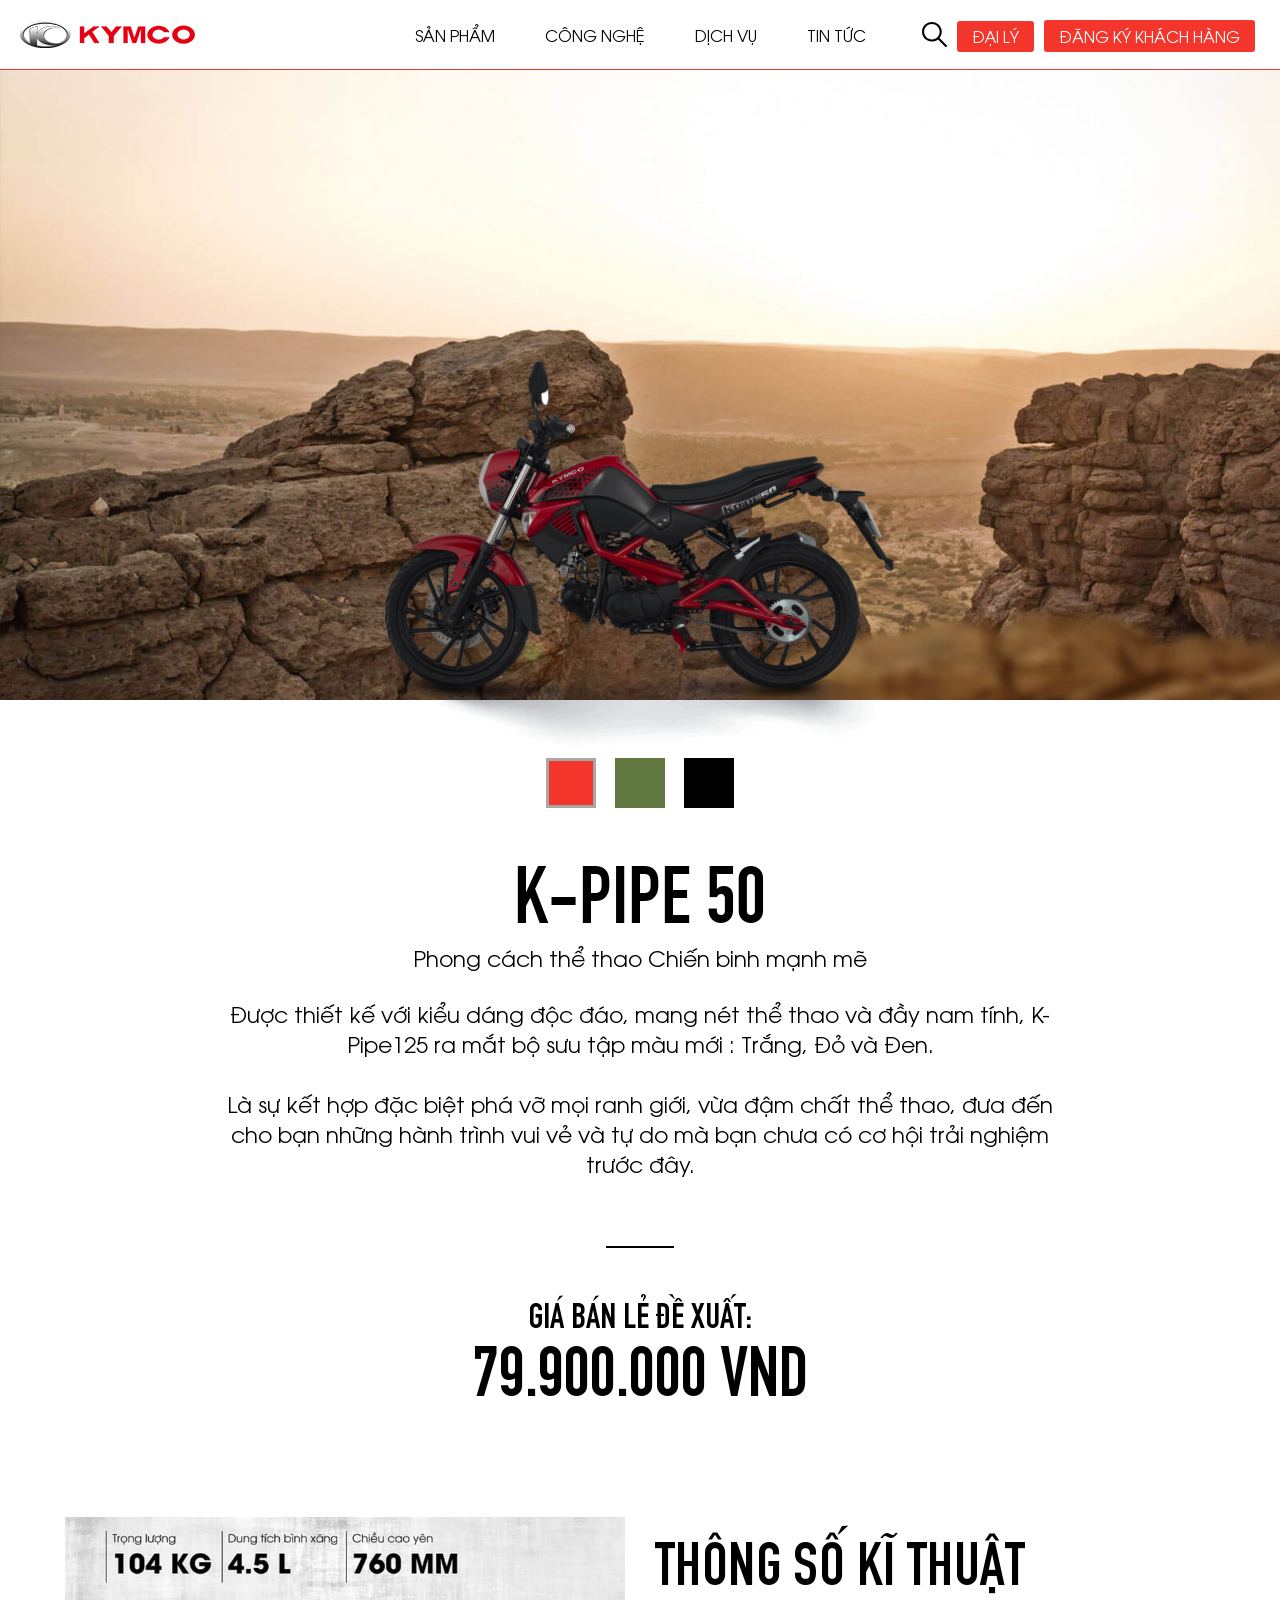
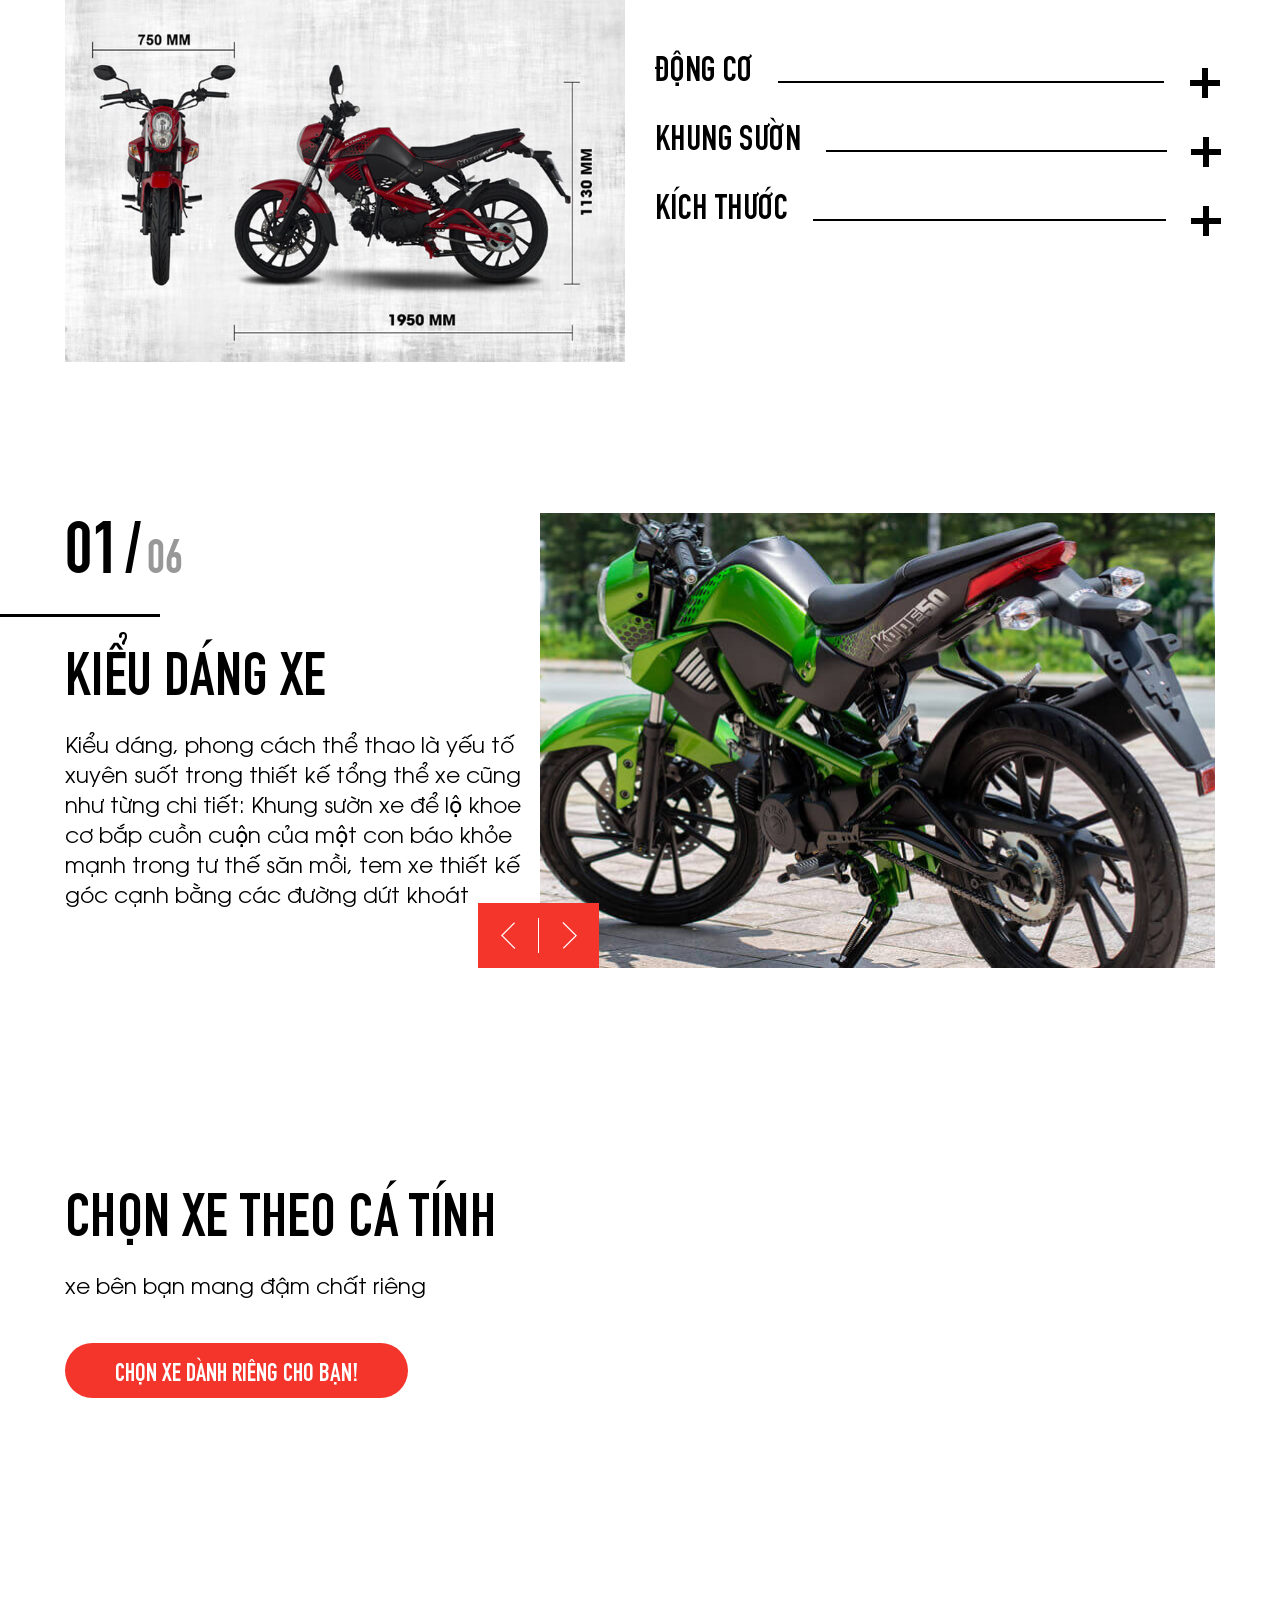
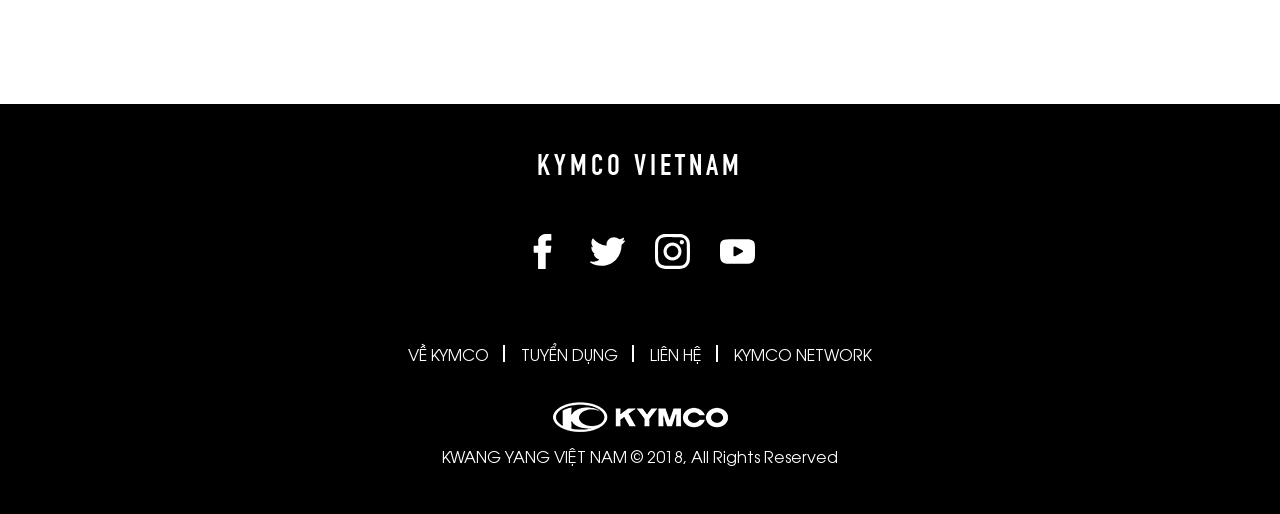
==== commit 24e435bf: "Update productDetail.html" ====
--- a/productDetail.html
+++ b/productDetail.html
@@ -117,9 +117,9 @@
     <main>
         <section class="banner">
             <div class="banner__moto">
-                <img src="img/productDetail/motoBanner-1.png" alt="" class="--abs">
+                <img src="img/productDetail/motoBanner-1.png" alt="" class="active">
                 <img src="img/productDetail/motoBanner-2.png" alt="" class="--abs">
-                <img src="img/productDetail/motoBanner-3.png" alt="" class="active">
+                <img src="img/productDetail/motoBanner-3.png" alt="" class="--abs">
             </div>
         </section>
 
@@ -343,7 +343,7 @@
             </div>
         </section>
 
-        <section class="background parallax-window" data-parallax="scroll" data-image-src="/img/home/background.jpg">
+        <section class="background parallax-window" data-parallax="scroll" data-image-src="img/home/background.jpg">
             <div class="container">
                 <div class="background__content titleH2">
                     <h2>Chọn xe theo cá tính</h2>
@@ -537,4 +537,4 @@
 
 </body>
 
-</html>+</html>
--- a/dest/style.min.css
+++ b/dest/style.min.css
@@ -1,5 +1,5 @@
-html,body,div,span,applet,object,iframe,h1,h2,h3,h4,h5,h6,p,blockquote,pre,a,abbr,acronym,address,big,cite,code,del,dfn,em,img,ins,kbd,q,s,samp,small,strike,strong,sub,sup,tt,var,b,u,i,center,dl,dt,dd,ol,ul,li,fieldset,form,label,legend,table,caption,tbody,tfoot,thead,tr,th,td,article,aside,canvas,details,embed,figure,figcaption,footer,header,hgroup,menu,nav,output,ruby,section,summary,time,mark,audio,video{margin:0;padding:0;border:0;font-size:100%;font:inherit;vertical-align:baseline}article,aside,details,figcaption,figure,footer,header,hgroup,menu,nav,section{display:block}body{line-height:1}ol,li,ul{list-style:none}blockquote,q{quotes:none}blockquote:before,blockquote:after,q:before,q:after{content:"";content:none}table{border-collapse:collapse;border-spacing:0}*::before,*::after{box-sizing:inherit}/*! normalize.css v8.0.1 | MIT License | github.com/necolas/normalize.css */html{line-height:1.15;-webkit-text-size-adjust:100%}hr{box-sizing:content-box;height:0;overflow:visible}pre{font-family:monospace, monospace;font-size:1em}a{background-color:transparent}abbr[title]{border-bottom:none;text-decoration:underline;text-decoration:underline dotted}b,strong{font-weight:bolder}code,kbd,samp{font-family:monospace, monospace;font-size:1em}small{font-size:80%}sub,sup{font-size:75%;line-height:0;position:relative;vertical-align:baseline}sub{bottom:-0.25em}sup{top:-0.5em}img{border-style:none}button,input,optgroup,select,textarea{font-family:inherit;font-size:100%;line-height:1.15;margin:0}button,input{overflow:visible}button,select{text-transform:none}button,[type="button"],[type="reset"],[type="submit"]{-webkit-appearance:button}button::-moz-focus-inner,[type="button"]::-moz-focus-inner,[type="reset"]::-moz-focus-inner,[type="submit"]::-moz-focus-inner{border-style:none;padding:0}button:-moz-focusring,[type="button"]:-moz-focusring,[type="reset"]:-moz-focusring,[type="submit"]:-moz-focusring{outline:1px dotted ButtonText}fieldset{padding:0.35em 0.75em 0.625em}legend{box-sizing:border-box;color:inherit;display:table;max-width:100%;padding:0;white-space:normal}progress{vertical-align:baseline}textarea{overflow:auto}[type="checkbox"],[type="radio"]{box-sizing:border-box;padding:0}[type="number"]::-webkit-inner-spin-button,[type="number"]::-webkit-outer-spin-button{height:auto}[type="search"]{-webkit-appearance:textfield;outline-offset:-2px}[type="search"]::-webkit-search-decoration{-webkit-appearance:none}::-webkit-file-upload-button{-webkit-appearance:button;font:inherit}details{display:block}summary{display:list-item}template{display:none}[hidden]{display:none}.--black{background:#000}.--green{background:#617941}.--red{background:#f4352c}:root{--textBig-fs: 22rem;--h1-fs: 8rem;--h2-fs: 6rem;--h3-fs: 5rem;--h4-fs: 3.5rem;--body14-fs: 1.4rem;--body16-fs: 1.6rem;--body18-fs: 1.8rem;--body20-fs: 2rem;--body22-fs: 2.2rem;--body25-fs: 2.5rem;--body30-fs:3rem;--body35-fs:3.5rem;--body40-fs:4rem;--body48-fs:4.8rem;--paging-fs: 7.3rem;--paging-small-fs: 4.8rem;--gap: 50px}@media (max-width: 991px){:root{--h1-fs: 7rem;--textBig-fs: 18rem;--h2-fs: 5rem;--h4-fs: 3rem;--body14-fs: 1.2rem;--body16-fs: 1.4rem;--body18-fs: 1.6rem;--body20-fs: 1.8rem;--body22-fs: 2rem;--body25-fs: 2.3rem;--body30-fs: 2.8rem;--body35-fs:3.3rem;--body48-fs:3.8rem;--gap: 30px}}@media (max-width: 767px){:root{--textBig-fs: 10rem;--body48-fs:2.8rem;--paging-fs: 5.3rem;--paging-small-fs: 2.8rem;--h1-fs: 6rem;--h2-fs: 4rem;--h4-fs: 2.5rem;--body16-fs: 1.2rem;--body14-fs: 1rem;--body18-fs: 1.4rem;--body22-fs: 1.8rem;--body20-fs: 1.6rem;--body25-fs: 2.1rem;--body30-fs: 2.6rem;--body35-fs:3rem;--gap: 30px}}@-ms-viewport{width:device-width}*{-webkit-font-smoothing:antialiased;-moz-osx-font-smoothing:grayscale;-webkit-font-smoothing:antialiased;-moz-osx-font-smoothing:grayscale;text-rendering:optimizeLegibility;box-sizing:border-box}img{-webkit-user-drag:none;-khtml-user-drag:none;-moz-user-drag:none;-o-user-drag:none;user-drag:none}html{font-size:62.5%}body{width:100%;max-width:100%;margin:auto;font-size:var(--body22-fs);font-family:"U";color:#000;text-transform:none;background:#fff;position:relative}body::-webkit-scrollbar{width:4px}body::-webkit-scrollbar-track{background:#ddd;border-radius:5px}body::-webkit-scrollbar-thumb{background:#f4352c;border-radius:5px}body .container-fluid{width:100%;padding-right:var(--gap);padding-left:var(--gap);margin-right:auto;margin-left:auto}@media screen and (max-width: 767px){body .container-fluid{padding-right:calc(var(--gap) / 2);padding-left:calc(var(--gap) / 2)}}body .container{width:100%;padding-right:calc(var(--gap) / 2);padding-left:calc(var(--gap) / 2);margin-right:auto;margin-left:auto}@media (min-width: 576px){body .container{max-width:540px}}@media (min-width: 768px){body .container{max-width:720px}}@media (min-width: 992px){body .container{max-width:960px}}@media (min-width: 1200px){body .container{max-width:1200px}}body .mainwrapper{width:100%;margin:auto;opacity:1;pointer-events:auto;visibility:visible}main{padding-top:70px}@media screen and (max-width: 991px){main{padding-top:65px}}@media screen and (max-width: 767px){main{padding-top:60px}}.titleH2 h2{font-size:var(--h2-fs);font-family:"SE";line-height:initial;color:#000;text-transform:uppercase;letter-spacing:0.4px}.titleH2 p{font-size:var(--body22-fs);font-family:"U";line-height:initial;color:#000;text-transform:none}.btn{position:relative;cursor:pointer;display:inline-block;padding:15px 50px;border-radius:30px;background-clip:padding-box;background:#f4352c;transition:all 0.4s;-webkit-transition:all 0.4s;-moz-transition:all 0.4s;-ms-transition:all 0.4s;-o-transition:all 0.4s}.btn span{font-size:var(--body25-fs);font-family:"SE";color:#fff;text-transform:uppercase}.btn:hover{background:#d12922;transition:all 0.4s;-webkit-transition:all 0.4s;-moz-transition:all 0.4s;-ms-transition:all 0.4s;-o-transition:all 0.4s}@media screen and (max-width: 767px){.btn{padding:15px 30px}}img{max-width:100%;height:auto;-webkit-user-select:none;-khtml-user-select:none;-moz-user-select:none;-o-user-select:none;user-select:none}img.--center{margin:0 auto;display:block}a{text-decoration:none}.--white-cl{color:#fff}.--black-cl{color:#000}.heading{font-family:'U'}.heading.--h1{font-size:var(--textBig-fs);font-family:"DB";color:#fff;text-transform:uppercase;opacity:0.15;transform:translateX(-5%);-webkit-transform:translateX(-5%);-moz-transform:translateX(-5%);-ms-transform:translateX(-5%);-o-transform:translateX(-5%)}.heading.--h2{font-size:var(--h2-fs);font-family:"SE";line-height:initial;color:#000;text-transform:uppercase;letter-spacing:0.4px}.heading.--h3{font-size:var(--h3-fs);font-family:"SE";line-height:initial;color:#000;text-transform:uppercase;letter-spacing:0.4px}.heading.--h4{font-size:var(--h4-fs);font-family:"DB";line-height:initial;color:#000;text-transform:uppercase;letter-spacing:0.4px}.backtoTop{position:fixed;right:30px;top:50%;cursor:pointer;opacity:0;transition:all 0.3s;-webkit-transition:all 0.3s;-moz-transition:all 0.3s;-ms-transition:all 0.3s;-o-transition:all 0.3s;pointer-events:none;z-index:1111}/*! Flickity v2.2.2
-https://flickity.metafizzy.co
----------------------------------------------- */.flickity-enabled{position:relative}.flickity-enabled:focus{outline:none}.flickity-viewport{overflow:hidden;position:relative;height:100%}.flickity-slider{position:absolute;width:100%;height:100%}.flickity-enabled.is-draggable{-webkit-tap-highlight-color:transparent;-webkit-user-select:none;-moz-user-select:none;-ms-user-select:none;user-select:none}.flickity-enabled.is-draggable .flickity-viewport{cursor:move;cursor:-webkit-grab;cursor:grab}.flickity-enabled.is-draggable .flickity-viewport.is-pointer-down{cursor:-webkit-grabbing;cursor:grabbing}.flickity-button{position:absolute;background:rgba(255,255,255,0.75);border:none;color:#333}.flickity-button:hover{background:white;cursor:pointer}.flickity-button:focus{outline:none;box-shadow:0 0 0 5px #19F}.flickity-button:active{opacity:0.6}.flickity-button:disabled{opacity:0.3;cursor:auto;pointer-events:none}.flickity-button-icon{fill:currentColor}.flickity-prev-next-button{top:50%;width:44px;height:44px;border-radius:50%;transform:translateY(-50%)}.flickity-prev-next-button.previous{left:10px}.flickity-prev-next-button.next{right:10px}.flickity-rtl .flickity-prev-next-button.previous{left:auto;right:10px}.flickity-rtl .flickity-prev-next-button.next{right:auto;left:10px}.flickity-prev-next-button .flickity-button-icon{position:absolute;left:20%;top:20%;width:60%;height:60%}.flickity-page-dots{position:absolute;width:100%;bottom:-25px;padding:0;margin:0;list-style:none;text-align:center;line-height:1}.flickity-rtl .flickity-page-dots{direction:rtl}.flickity-page-dots .dot{display:inline-block;width:10px;height:10px;margin:0 8px;background:#333;border-radius:50%;opacity:0.25;cursor:pointer}.flickity-page-dots .dot.is-selected{opacity:1}.loading{position:fixed;display:flex;width:100%;height:100vh;background-color:#ffff;z-index:2000}.loader{color:#f4352c;font-size:10px;width:1em;height:1em;border-radius:50%;position:relative;text-indent:-9999em;animation:mulShdSpin 1.3s infinite linear;transform:translateZ(0);top:50%;left:50%;transform:translate(-50%, -50%);-webkit-transform:translate(-50%, -50%);-moz-transform:translate(-50%, -50%);-ms-transform:translate(-50%, -50%);-o-transform:translate(-50%, -50%);position:absolute}@keyframes mulShdSpin{0%,
-      100%{box-shadow:0 -3em 0 0.2em, 2em -2em 0 0em, 3em 0 0 -1em,  2em 2em 0 -1em, 0 3em 0 -1em,  -2em 2em 0 -1em, -3em 0 0 -1em,  -2em -2em 0 0}12.5%{box-shadow:0 -3em 0 0, 2em -2em 0 0.2em, 3em 0 0 0, 2em 2em 0 -1em, 0 3em 0 -1em,  -2em 2em 0 -1em, -3em 0 0 -1em,  -2em -2em 0 -1em}25%{box-shadow:0 -3em 0 -0.5em, 2em -2em 0 0, 3em 0 0 0.2em,  2em 2em 0 0, 0 3em 0 -1em,  -2em 2em 0 -1em, -3em 0 0 -1em,  -2em -2em 0 -1em}37.5%{box-shadow:0 -3em 0 -1em, 2em -2em 0 -1em, 3em 0em 0 0, 2em 2em 0 0.2em, 0 3em 0 0em, -2em 2em 0 -1em, -3em 0em 0 -1em, -2em -2em 0 -1em}50%{box-shadow:0 -3em 0 -1em, 2em -2em 0 -1em, 3em 0 0 -1em, 2em 2em 0 0em, 0 3em 0 0.2em, -2em 2em 0 0, -3em 0em 0 -1em, -2em -2em 0 -1em}62.5%{box-shadow:0 -3em 0 -1em, 2em -2em 0 -1em, 3em 0 0 -1em, 2em 2em 0 -1em, 0 3em 0 0, -2em 2em 0 0.2em, -3em 0 0 0, -2em -2em 0 -1em}75%{box-shadow:0em -3em 0 -1em, 2em -2em 0 -1em, 3em 0em 0 -1em, 2em 2em 0 -1em, 0 3em 0 -1em,  -2em 2em 0 0, -3em 0em 0 0.2em, -2em -2em 0 0}87.5%{box-shadow:0em -3em 0 0, 2em -2em 0 -1em, 3em 0 0 -1em, 2em 2em 0 -1em, 0 3em 0 -1em,  -2em 2em 0 0, -3em 0em 0 0, -2em -2em 0 0.2em}}.col-1,.col-2,.col-3,.col-4,.col-5,.col-6,.col-7,.col-8,.col-9,.col-10,.col-11,.col-12,.col,.col-auto,.col-sm-1,.col-sm-2,.col-sm-3,.col-sm-4,.col-sm-5,.col-sm-6,.col-sm-7,.col-sm-8,.col-sm-9,.col-sm-10,.col-sm-11,.col-sm-12,.col-sm,.col-sm-auto,.col-md-1,.col-md-2,.col-md-3,.col-md-4,.col-md-5,.col-md-6,.col-md-7,.col-md-8,.col-md-9,.col-md-10,.col-md-11,.col-md-12,.col-md,.col-md-auto,.col-lg-1,.col-lg-2,.col-lg-3,.col-lg-4,.col-lg-5,.col-lg-6,.col-lg-7,.col-lg-8,.col-lg-9,.col-lg-10,.col-lg-11,.col-lg-12,.col-lg,.col-lg-auto,.col-xl-1,.col-xl-2,.col-xl-3,.col-xl-4,.col-xl-5,.col-xl-6,.col-xl-7,.col-xl-8,.col-xl-9,.col-xl-10,.col-xl-11,.col-xl-12,.col-xl,.col-xl-auto{position:relative;width:100%;min-height:1px;padding-right:15px;padding-left:15px}.row{display:-webkit-box;display:-ms-flexbox;display:flex;-ms-flex-wrap:wrap;flex-wrap:wrap;margin-right:-15px;margin-left:-15px}.col{-ms-flex-preferred-size:0;flex-basis:0;-webkit-box-flex:1;-ms-flex-positive:1;flex-grow:1;max-width:100%}.no-gutters{margin-right:0;margin-left:0}.no-gap>.col,.no-gap>[class*="col-"]{padding-right:0;padding-left:0}.col-auto{-webkit-box-flex:0;-ms-flex:0 0 auto;flex:0 0 auto;width:auto;max-width:none}.col-1{-webkit-box-flex:0;-ms-flex:0 0 8.333333%;flex:0 0 8.333333%;max-width:8.333333%}.col-2{-webkit-box-flex:0;-ms-flex:0 0 16.666667%;flex:0 0 16.666667%;max-width:16.666667%}.col-3{-webkit-box-flex:0;-ms-flex:0 0 25%;flex:0 0 25%;max-width:25%}.col-4{-webkit-box-flex:0;-ms-flex:0 0 33.333333%;flex:0 0 33.333333%;max-width:33.333333%}.col-5{-webkit-box-flex:0;-ms-flex:0 0 41.666667%;flex:0 0 41.666667%;max-width:41.666667%}.col-6{-webkit-box-flex:0;-ms-flex:0 0 50%;flex:0 0 50%;max-width:50%}.col-7{-webkit-box-flex:0;-ms-flex:0 0 58.333333%;flex:0 0 58.333333%;max-width:58.333333%}.col-8{-webkit-box-flex:0;-ms-flex:0 0 66.666667%;flex:0 0 66.666667%;max-width:66.666667%}.col-9{-webkit-box-flex:0;-ms-flex:0 0 75%;flex:0 0 75%;max-width:75%}.col-10{-webkit-box-flex:0;-ms-flex:0 0 83.333333%;flex:0 0 83.333333%;max-width:83.333333%}.col-11{-webkit-box-flex:0;-ms-flex:0 0 91.666667%;flex:0 0 91.666667%;max-width:91.666667%}.col-12{-webkit-box-flex:0;-ms-flex:0 0 100%;flex:0 0 100%;max-width:100%}.order-first{-webkit-box-ordinal-group:0;-ms-flex-order:-1;order:-1}.order-last{-webkit-box-ordinal-group:14;-ms-flex-order:13;order:13}.order-0{-webkit-box-ordinal-group:1;-ms-flex-order:0;order:0}.order-1{-webkit-box-ordinal-group:2;-ms-flex-order:1;order:1}.order-2{-webkit-box-ordinal-group:3;-ms-flex-order:2;order:2}.order-3{-webkit-box-ordinal-group:4;-ms-flex-order:3;order:3}.order-4{-webkit-box-ordinal-group:5;-ms-flex-order:4;order:4}.order-5{-webkit-box-ordinal-group:6;-ms-flex-order:5;order:5}.order-6{-webkit-box-ordinal-group:7;-ms-flex-order:6;order:6}.order-7{-webkit-box-ordinal-group:8;-ms-flex-order:7;order:7}.order-8{-webkit-box-ordinal-group:9;-ms-flex-order:8;order:8}.order-9{-webkit-box-ordinal-group:10;-ms-flex-order:9;order:9}.order-10{-webkit-box-ordinal-group:11;-ms-flex-order:10;order:10}.order-11{-webkit-box-ordinal-group:12;-ms-flex-order:11;order:11}.order-12{-webkit-box-ordinal-group:13;-ms-flex-order:12;order:12}.offset-1{margin-left:8.333333%}.offset-2{margin-left:16.666667%}.offset-3{margin-left:25%}.offset-4{margin-left:33.333333%}.offset-5{margin-left:41.666667%}.offset-6{margin-left:50%}.offset-7{margin-left:58.333333%}.offset-8{margin-left:66.666667%}.offset-9{margin-left:75%}.offset-10{margin-left:83.333333%}.offset-11{margin-left:91.666667%}@media (min-width: 576px){.col-sm{-ms-flex-preferred-size:0;flex-basis:0;-webkit-box-flex:1;-ms-flex-positive:1;flex-grow:1;max-width:100%}.col-sm-auto{-webkit-box-flex:0;-ms-flex:0 0 auto;flex:0 0 auto;width:auto;max-width:none}.col-sm-1{-webkit-box-flex:0;-ms-flex:0 0 8.333333%;flex:0 0 8.333333%;max-width:8.333333%}.col-sm-2{-webkit-box-flex:0;-ms-flex:0 0 16.666667%;flex:0 0 16.666667%;max-width:16.666667%}.col-sm-3{-webkit-box-flex:0;-ms-flex:0 0 25%;flex:0 0 25%;max-width:25%}.col-sm-4{-webkit-box-flex:0;-ms-flex:0 0 33.333333%;flex:0 0 33.333333%;max-width:33.333333%}.col-sm-5{-webkit-box-flex:0;-ms-flex:0 0 41.666667%;flex:0 0 41.666667%;max-width:41.666667%}.col-sm-6{-webkit-box-flex:0;-ms-flex:0 0 50%;flex:0 0 50%;max-width:50%}.col-sm-7{-webkit-box-flex:0;-ms-flex:0 0 58.333333%;flex:0 0 58.333333%;max-width:58.333333%}.col-sm-8{-webkit-box-flex:0;-ms-flex:0 0 66.666667%;flex:0 0 66.666667%;max-width:66.666667%}.col-sm-9{-webkit-box-flex:0;-ms-flex:0 0 75%;flex:0 0 75%;max-width:75%}.col-sm-10{-webkit-box-flex:0;-ms-flex:0 0 83.333333%;flex:0 0 83.333333%;max-width:83.333333%}.col-sm-11{-webkit-box-flex:0;-ms-flex:0 0 91.666667%;flex:0 0 91.666667%;max-width:91.666667%}.col-sm-12{-webkit-box-flex:0;-ms-flex:0 0 100%;flex:0 0 100%;max-width:100%}.order-sm-first{-webkit-box-ordinal-group:0;-ms-flex-order:-1;order:-1}.order-sm-last{-webkit-box-ordinal-group:14;-ms-flex-order:13;order:13}.order-sm-0{-webkit-box-ordinal-group:1;-ms-flex-order:0;order:0}.order-sm-1{-webkit-box-ordinal-group:2;-ms-flex-order:1;order:1}.order-sm-2{-webkit-box-ordinal-group:3;-ms-flex-order:2;order:2}.order-sm-3{-webkit-box-ordinal-group:4;-ms-flex-order:3;order:3}.order-sm-4{-webkit-box-ordinal-group:5;-ms-flex-order:4;order:4}.order-sm-5{-webkit-box-ordinal-group:6;-ms-flex-order:5;order:5}.order-sm-6{-webkit-box-ordinal-group:7;-ms-flex-order:6;order:6}.order-sm-7{-webkit-box-ordinal-group:8;-ms-flex-order:7;order:7}.order-sm-8{-webkit-box-ordinal-group:9;-ms-flex-order:8;order:8}.order-sm-9{-webkit-box-ordinal-group:10;-ms-flex-order:9;order:9}.order-sm-10{-webkit-box-ordinal-group:11;-ms-flex-order:10;order:10}.order-sm-11{-webkit-box-ordinal-group:12;-ms-flex-order:11;order:11}.order-sm-12{-webkit-box-ordinal-group:13;-ms-flex-order:12;order:12}.offset-sm-0{margin-left:0}.offset-sm-1{margin-left:8.333333%}.offset-sm-2{margin-left:16.666667%}.offset-sm-3{margin-left:25%}.offset-sm-4{margin-left:33.333333%}.offset-sm-5{margin-left:41.666667%}.offset-sm-6{margin-left:50%}.offset-sm-7{margin-left:58.333333%}.offset-sm-8{margin-left:66.666667%}.offset-sm-9{margin-left:75%}.offset-sm-10{margin-left:83.333333%}.offset-sm-11{margin-left:91.666667%}}@media (min-width: 768px){.col-md{-ms-flex-preferred-size:0;flex-basis:0;-webkit-box-flex:1;-ms-flex-positive:1;flex-grow:1;max-width:100%}.col-md-auto{-webkit-box-flex:0;-ms-flex:0 0 auto;flex:0 0 auto;width:auto;max-width:none}.col-md-1{-webkit-box-flex:0;-ms-flex:0 0 8.333333%;flex:0 0 8.333333%;max-width:8.333333%}.col-md-2{-webkit-box-flex:0;-ms-flex:0 0 16.666667%;flex:0 0 16.666667%;max-width:16.666667%}.col-md-3{-webkit-box-flex:0;-ms-flex:0 0 25%;flex:0 0 25%;max-width:25%}.col-md-4{-webkit-box-flex:0;-ms-flex:0 0 33.333333%;flex:0 0 33.333333%;max-width:33.333333%}.col-md-5{-webkit-box-flex:0;-ms-flex:0 0 41.666667%;flex:0 0 41.666667%;max-width:41.666667%}.col-md-6{-webkit-box-flex:0;-ms-flex:0 0 50%;flex:0 0 50%;max-width:50%}.col-md-7{-webkit-box-flex:0;-ms-flex:0 0 58.333333%;flex:0 0 58.333333%;max-width:58.333333%}.col-md-8{-webkit-box-flex:0;-ms-flex:0 0 66.666667%;flex:0 0 66.666667%;max-width:66.666667%}.col-md-9{-webkit-box-flex:0;-ms-flex:0 0 75%;flex:0 0 75%;max-width:75%}.col-md-10{-webkit-box-flex:0;-ms-flex:0 0 83.333333%;flex:0 0 83.333333%;max-width:83.333333%}.col-md-11{-webkit-box-flex:0;-ms-flex:0 0 91.666667%;flex:0 0 91.666667%;max-width:91.666667%}.col-md-12{-webkit-box-flex:0;-ms-flex:0 0 100%;flex:0 0 100%;max-width:100%}.order-md-first{-webkit-box-ordinal-group:0;-ms-flex-order:-1;order:-1}.order-md-last{-webkit-box-ordinal-group:14;-ms-flex-order:13;order:13}.order-md-0{-webkit-box-ordinal-group:1;-ms-flex-order:0;order:0}.order-md-1{-webkit-box-ordinal-group:2;-ms-flex-order:1;order:1}.order-md-2{-webkit-box-ordinal-group:3;-ms-flex-order:2;order:2}.order-md-3{-webkit-box-ordinal-group:4;-ms-flex-order:3;order:3}.order-md-4{-webkit-box-ordinal-group:5;-ms-flex-order:4;order:4}.order-md-5{-webkit-box-ordinal-group:6;-ms-flex-order:5;order:5}.order-md-6{-webkit-box-ordinal-group:7;-ms-flex-order:6;order:6}.order-md-7{-webkit-box-ordinal-group:8;-ms-flex-order:7;order:7}.order-md-8{-webkit-box-ordinal-group:9;-ms-flex-order:8;order:8}.order-md-9{-webkit-box-ordinal-group:10;-ms-flex-order:9;order:9}.order-md-10{-webkit-box-ordinal-group:11;-ms-flex-order:10;order:10}.order-md-11{-webkit-box-ordinal-group:12;-ms-flex-order:11;order:11}.order-md-12{-webkit-box-ordinal-group:13;-ms-flex-order:12;order:12}.offset-md-0{margin-left:0}.offset-md-1{margin-left:8.333333%}.offset-md-2{margin-left:16.666667%}.offset-md-3{margin-left:25%}.offset-md-4{margin-left:33.333333%}.offset-md-5{margin-left:41.666667%}.offset-md-6{margin-left:50%}.offset-md-7{margin-left:58.333333%}.offset-md-8{margin-left:66.666667%}.offset-md-9{margin-left:75%}.offset-md-10{margin-left:83.333333%}.offset-md-11{margin-left:91.666667%}}@media (min-width: 992px){.col-lg{-ms-flex-preferred-size:0;flex-basis:0;-webkit-box-flex:1;-ms-flex-positive:1;flex-grow:1;max-width:100%}.col-lg-auto{-webkit-box-flex:0;-ms-flex:0 0 auto;flex:0 0 auto;width:auto;max-width:none}.col-lg-1{-webkit-box-flex:0;-ms-flex:0 0 8.333333%;flex:0 0 8.333333%;max-width:8.333333%}.col-lg-2{-webkit-box-flex:0;-ms-flex:0 0 16.666667%;flex:0 0 16.666667%;max-width:16.666667%}.col-lg-3{-webkit-box-flex:0;-ms-flex:0 0 25%;flex:0 0 25%;max-width:25%}.col-lg-4{-webkit-box-flex:0;-ms-flex:0 0 33.333333%;flex:0 0 33.333333%;max-width:33.333333%}.col-lg-5{-webkit-box-flex:0;-ms-flex:0 0 41.666667%;flex:0 0 41.666667%;max-width:41.666667%}.col-lg-6{-webkit-box-flex:0;-ms-flex:0 0 50%;flex:0 0 50%;max-width:50%}.col-lg-7{-webkit-box-flex:0;-ms-flex:0 0 58.333333%;flex:0 0 58.333333%;max-width:58.333333%}.col-lg-8{-webkit-box-flex:0;-ms-flex:0 0 66.666667%;flex:0 0 66.666667%;max-width:66.666667%}.col-lg-9{-webkit-box-flex:0;-ms-flex:0 0 75%;flex:0 0 75%;max-width:75%}.col-lg-10{-webkit-box-flex:0;-ms-flex:0 0 83.333333%;flex:0 0 83.333333%;max-width:83.333333%}.col-lg-11{-webkit-box-flex:0;-ms-flex:0 0 91.666667%;flex:0 0 91.666667%;max-width:91.666667%}.col-lg-12{-webkit-box-flex:0;-ms-flex:0 0 100%;flex:0 0 100%;max-width:100%}.order-lg-first{-webkit-box-ordinal-group:0;-ms-flex-order:-1;order:-1}.order-lg-last{-webkit-box-ordinal-group:14;-ms-flex-order:13;order:13}.order-lg-0{-webkit-box-ordinal-group:1;-ms-flex-order:0;order:0}.order-lg-1{-webkit-box-ordinal-group:2;-ms-flex-order:1;order:1}.order-lg-2{-webkit-box-ordinal-group:3;-ms-flex-order:2;order:2}.order-lg-3{-webkit-box-ordinal-group:4;-ms-flex-order:3;order:3}.order-lg-4{-webkit-box-ordinal-group:5;-ms-flex-order:4;order:4}.order-lg-5{-webkit-box-ordinal-group:6;-ms-flex-order:5;order:5}.order-lg-6{-webkit-box-ordinal-group:7;-ms-flex-order:6;order:6}.order-lg-7{-webkit-box-ordinal-group:8;-ms-flex-order:7;order:7}.order-lg-8{-webkit-box-ordinal-group:9;-ms-flex-order:8;order:8}.order-lg-9{-webkit-box-ordinal-group:10;-ms-flex-order:9;order:9}.order-lg-10{-webkit-box-ordinal-group:11;-ms-flex-order:10;order:10}.order-lg-11{-webkit-box-ordinal-group:12;-ms-flex-order:11;order:11}.order-lg-12{-webkit-box-ordinal-group:13;-ms-flex-order:12;order:12}.offset-lg-0{margin-left:0}.offset-lg-1{margin-left:8.333333%}.offset-lg-2{margin-left:16.666667%}.offset-lg-3{margin-left:25%}.offset-lg-4{margin-left:33.333333%}.offset-lg-5{margin-left:41.666667%}.offset-lg-6{margin-left:50%}.offset-lg-7{margin-left:58.333333%}.offset-lg-8{margin-left:66.666667%}.offset-lg-9{margin-left:75%}.offset-lg-10{margin-left:83.333333%}.offset-lg-11{margin-left:91.666667%}}@media (min-width: 1200px){.col-xl{-ms-flex-preferred-size:0;flex-basis:0;-webkit-box-flex:1;-ms-flex-positive:1;flex-grow:1;max-width:100%}.col-xl-auto{-webkit-box-flex:0;-ms-flex:0 0 auto;flex:0 0 auto;width:auto;max-width:none}.col-xl-1{-webkit-box-flex:0;-ms-flex:0 0 8.333333%;flex:0 0 8.333333%;max-width:8.333333%}.col-xl-2{-webkit-box-flex:0;-ms-flex:0 0 16.666667%;flex:0 0 16.666667%;max-width:16.666667%}.col-xl-3{-webkit-box-flex:0;-ms-flex:0 0 25%;flex:0 0 25%;max-width:25%}.col-xl-4{-webkit-box-flex:0;-ms-flex:0 0 33.333333%;flex:0 0 33.333333%;max-width:33.333333%}.col-xl-5{-webkit-box-flex:0;-ms-flex:0 0 41.666667%;flex:0 0 41.666667%;max-width:41.666667%}.col-xl-6{-webkit-box-flex:0;-ms-flex:0 0 50%;flex:0 0 50%;max-width:50%}.col-xl-7{-webkit-box-flex:0;-ms-flex:0 0 58.333333%;flex:0 0 58.333333%;max-width:58.333333%}.col-xl-8{-webkit-box-flex:0;-ms-flex:0 0 66.666667%;flex:0 0 66.666667%;max-width:66.666667%}.col-xl-9{-webkit-box-flex:0;-ms-flex:0 0 75%;flex:0 0 75%;max-width:75%}.col-xl-10{-webkit-box-flex:0;-ms-flex:0 0 83.333333%;flex:0 0 83.333333%;max-width:83.333333%}.col-xl-11{-webkit-box-flex:0;-ms-flex:0 0 91.666667%;flex:0 0 91.666667%;max-width:91.666667%}.col-xl-12{-webkit-box-flex:0;-ms-flex:0 0 100%;flex:0 0 100%;max-width:100%}.order-xl-first{-webkit-box-ordinal-group:0;-ms-flex-order:-1;order:-1}.order-xl-last{-webkit-box-ordinal-group:14;-ms-flex-order:13;order:13}.order-xl-0{-webkit-box-ordinal-group:1;-ms-flex-order:0;order:0}.order-xl-1{-webkit-box-ordinal-group:2;-ms-flex-order:1;order:1}.order-xl-2{-webkit-box-ordinal-group:3;-ms-flex-order:2;order:2}.order-xl-3{-webkit-box-ordinal-group:4;-ms-flex-order:3;order:3}.order-xl-4{-webkit-box-ordinal-group:5;-ms-flex-order:4;order:4}.order-xl-5{-webkit-box-ordinal-group:6;-ms-flex-order:5;order:5}.order-xl-6{-webkit-box-ordinal-group:7;-ms-flex-order:6;order:6}.order-xl-7{-webkit-box-ordinal-group:8;-ms-flex-order:7;order:7}.order-xl-8{-webkit-box-ordinal-group:9;-ms-flex-order:8;order:8}.order-xl-9{-webkit-box-ordinal-group:10;-ms-flex-order:9;order:9}.order-xl-10{-webkit-box-ordinal-group:11;-ms-flex-order:10;order:10}.order-xl-11{-webkit-box-ordinal-group:12;-ms-flex-order:11;order:11}.order-xl-12{-webkit-box-ordinal-group:13;-ms-flex-order:12;order:12}.offset-xl-0{margin-left:0}.offset-xl-1{margin-left:8.333333%}.offset-xl-2{margin-left:16.666667%}.offset-xl-3{margin-left:25%}.offset-xl-4{margin-left:33.333333%}.offset-xl-5{margin-left:41.666667%}.offset-xl-6{margin-left:50%}.offset-xl-7{margin-left:58.333333%}.offset-xl-8{margin-left:66.666667%}.offset-xl-9{margin-left:75%}.offset-xl-10{margin-left:83.333333%}.offset-xl-11{margin-left:91.666667%}}.d-none{display:none !important}.d-inline{display:inline !important}.d-inline-block{display:inline-block !important}.d-block{display:block !important}.d-table{display:table !important}.d-table-row{display:table-row !important}.d-table-cell{display:table-cell !important}.d-flex{display:-webkit-box !important;display:-ms-flexbox !important;display:flex !important}.d-inline-flex{display:-webkit-inline-box !important;display:-ms-inline-flexbox !important;display:inline-flex !important}@media (min-width: 576px){.d-sm-none{display:none !important}.d-sm-inline{display:inline !important}.d-sm-inline-block{display:inline-block !important}.d-sm-block{display:block !important}.d-sm-table{display:table !important}.d-sm-table-row{display:table-row !important}.d-sm-table-cell{display:table-cell !important}.d-sm-flex{display:-webkit-box !important;display:-ms-flexbox !important;display:flex !important}.d-sm-inline-flex{display:-webkit-inline-box !important;display:-ms-inline-flexbox !important;display:inline-flex !important}}@media (min-width: 768px){.d-md-none{display:none !important}.d-md-inline{display:inline !important}.d-md-inline-block{display:inline-block !important}.d-md-block{display:block !important}.d-md-table{display:table !important}.d-md-table-row{display:table-row !important}.d-md-table-cell{display:table-cell !important}.d-md-flex{display:-webkit-box !important;display:-ms-flexbox !important;display:flex !important}.d-md-inline-flex{display:-webkit-inline-box !important;display:-ms-inline-flexbox !important;display:inline-flex !important}}@media (min-width: 992px){.d-lg-none{display:none !important}.d-lg-inline{display:inline !important}.d-lg-inline-block{display:inline-block !important}.d-lg-block{display:block !important}.d-lg-table{display:table !important}.d-lg-table-row{display:table-row !important}.d-lg-table-cell{display:table-cell !important}.d-lg-flex{display:-webkit-box !important;display:-ms-flexbox !important;display:flex !important}.d-lg-inline-flex{display:-webkit-inline-box !important;display:-ms-inline-flexbox !important;display:inline-flex !important}}@media (min-width: 1200px){.d-xl-none{display:none !important}.d-xl-inline{display:inline !important}.d-xl-inline-block{display:inline-block !important}.d-xl-block{display:block !important}.d-xl-table{display:table !important}.d-xl-table-row{display:table-row !important}.d-xl-table-cell{display:table-cell !important}.d-xl-flex{display:-webkit-box !important;display:-ms-flexbox !important;display:flex !important}.d-xl-inline-flex{display:-webkit-inline-box !important;display:-ms-inline-flexbox !important;display:inline-flex !important}}@media print{.d-print-none{display:none !important}.d-print-inline{display:inline !important}.d-print-inline-block{display:inline-block !important}.d-print-block{display:block !important}.d-print-table{display:table !important}.d-print-table-row{display:table-row !important}.d-print-table-cell{display:table-cell !important}.d-print-flex{display:-webkit-box !important;display:-ms-flexbox !important;display:flex !important}.d-print-inline-flex{display:-webkit-inline-box !important;display:-ms-inline-flexbox !important;display:inline-flex !important}}.flex-row{-webkit-box-orient:horizontal !important;-webkit-box-direction:normal !important;-ms-flex-direction:row !important;flex-direction:row !important}.flex-column{-webkit-box-orient:vertical !important;-webkit-box-direction:normal !important;-ms-flex-direction:column !important;flex-direction:column !important}.flex-row-reverse{-webkit-box-orient:horizontal !important;-webkit-box-direction:reverse !important;-ms-flex-direction:row-reverse !important;flex-direction:row-reverse !important}.flex-column-reverse{-webkit-box-orient:vertical !important;-webkit-box-direction:reverse !important;-ms-flex-direction:column-reverse !important;flex-direction:column-reverse !important}.flex-wrap{-ms-flex-wrap:wrap !important;flex-wrap:wrap !important}.flex-nowrap{-ms-flex-wrap:nowrap !important;flex-wrap:nowrap !important}.flex-wrap-reverse{-ms-flex-wrap:wrap-reverse !important;flex-wrap:wrap-reverse !important}.justify-content-start{-webkit-box-pack:start !important;-ms-flex-pack:start !important;justify-content:flex-start !important}.justify-content-end{-webkit-box-pack:end !important;-ms-flex-pack:end !important;justify-content:flex-end !important}.justify-content-center{-webkit-box-pack:center !important;-ms-flex-pack:center !important;justify-content:center !important}.justify-content-between{-webkit-box-pack:justify !important;-ms-flex-pack:justify !important;justify-content:space-between !important}.justify-content-around{-ms-flex-pack:distribute !important;justify-content:space-around !important}.align-items-start{-webkit-box-align:start !important;-ms-flex-align:start !important;align-items:flex-start !important}.align-items-end{-webkit-box-align:end !important;-ms-flex-align:end !important;align-items:flex-end !important}.align-items-center{-webkit-box-align:center !important;-ms-flex-align:center !important;align-items:center !important}.align-items-baseline{-webkit-box-align:baseline !important;-ms-flex-align:baseline !important;align-items:baseline !important}.align-items-stretch{-webkit-box-align:stretch !important;-ms-flex-align:stretch !important;align-items:stretch !important}.align-content-start{-ms-flex-line-pack:start !important;align-content:flex-start !important}.align-content-end{-ms-flex-line-pack:end !important;align-content:flex-end !important}.align-content-center{-ms-flex-line-pack:center !important;align-content:center !important}.align-content-between{-ms-flex-line-pack:justify !important;align-content:space-between !important}.align-content-around{-ms-flex-line-pack:distribute !important;align-content:space-around !important}.align-content-stretch{-ms-flex-line-pack:stretch !important;align-content:stretch !important}.align-self-auto{-ms-flex-item-align:auto !important;align-self:auto !important}.align-self-start{-ms-flex-item-align:start !important;align-self:flex-start !important}.align-self-end{-ms-flex-item-align:end !important;align-self:flex-end !important}.align-self-center{-ms-flex-item-align:center !important;align-self:center !important}.align-self-baseline{-ms-flex-item-align:baseline !important;align-self:baseline !important}.align-self-stretch{-ms-flex-item-align:stretch !important;align-self:stretch !important}@media (min-width: 576px){.flex-sm-row{-webkit-box-orient:horizontal !important;-webkit-box-direction:normal !important;-ms-flex-direction:row !important;flex-direction:row !important}.flex-sm-column{-webkit-box-orient:vertical !important;-webkit-box-direction:normal !important;-ms-flex-direction:column !important;flex-direction:column !important}.flex-sm-row-reverse{-webkit-box-orient:horizontal !important;-webkit-box-direction:reverse !important;-ms-flex-direction:row-reverse !important;flex-direction:row-reverse !important}.flex-sm-column-reverse{-webkit-box-orient:vertical !important;-webkit-box-direction:reverse !important;-ms-flex-direction:column-reverse !important;flex-direction:column-reverse !important}.flex-sm-wrap{-ms-flex-wrap:wrap !important;flex-wrap:wrap !important}.flex-sm-nowrap{-ms-flex-wrap:nowrap !important;flex-wrap:nowrap !important}.flex-sm-wrap-reverse{-ms-flex-wrap:wrap-reverse !important;flex-wrap:wrap-reverse !important}.justify-content-sm-start{-webkit-box-pack:start !important;-ms-flex-pack:start !important;justify-content:flex-start !important}.justify-content-sm-end{-webkit-box-pack:end !important;-ms-flex-pack:end !important;justify-content:flex-end !important}.justify-content-sm-center{-webkit-box-pack:center !important;-ms-flex-pack:center !important;justify-content:center !important}.justify-content-sm-between{-webkit-box-pack:justify !important;-ms-flex-pack:justify !important;justify-content:space-between !important}.justify-content-sm-around{-ms-flex-pack:distribute !important;justify-content:space-around !important}.align-items-sm-start{-webkit-box-align:start !important;-ms-flex-align:start !important;align-items:flex-start !important}.align-items-sm-end{-webkit-box-align:end !important;-ms-flex-align:end !important;align-items:flex-end !important}.align-items-sm-center{-webkit-box-align:center !important;-ms-flex-align:center !important;align-items:center !important}.align-items-sm-baseline{-webkit-box-align:baseline !important;-ms-flex-align:baseline !important;align-items:baseline !important}.align-items-sm-stretch{-webkit-box-align:stretch !important;-ms-flex-align:stretch !important;align-items:stretch !important}.align-content-sm-start{-ms-flex-line-pack:start !important;align-content:flex-start !important}.align-content-sm-end{-ms-flex-line-pack:end !important;align-content:flex-end !important}.align-content-sm-center{-ms-flex-line-pack:center !important;align-content:center !important}.align-content-sm-between{-ms-flex-line-pack:justify !important;align-content:space-between !important}.align-content-sm-around{-ms-flex-line-pack:distribute !important;align-content:space-around !important}.align-content-sm-stretch{-ms-flex-line-pack:stretch !important;align-content:stretch !important}.align-self-sm-auto{-ms-flex-item-align:auto !important;align-self:auto !important}.align-self-sm-start{-ms-flex-item-align:start !important;align-self:flex-start !important}.align-self-sm-end{-ms-flex-item-align:end !important;align-self:flex-end !important}.align-self-sm-center{-ms-flex-item-align:center !important;align-self:center !important}.align-self-sm-baseline{-ms-flex-item-align:baseline !important;align-self:baseline !important}.align-self-sm-stretch{-ms-flex-item-align:stretch !important;align-self:stretch !important}}@media (min-width: 768px){.flex-md-row{-webkit-box-orient:horizontal !important;-webkit-box-direction:normal !important;-ms-flex-direction:row !important;flex-direction:row !important}.flex-md-column{-webkit-box-orient:vertical !important;-webkit-box-direction:normal !important;-ms-flex-direction:column !important;flex-direction:column !important}.flex-md-row-reverse{-webkit-box-orient:horizontal !important;-webkit-box-direction:reverse !important;-ms-flex-direction:row-reverse !important;flex-direction:row-reverse !important}.flex-md-column-reverse{-webkit-box-orient:vertical !important;-webkit-box-direction:reverse !important;-ms-flex-direction:column-reverse !important;flex-direction:column-reverse !important}.flex-md-wrap{-ms-flex-wrap:wrap !important;flex-wrap:wrap !important}.flex-md-nowrap{-ms-flex-wrap:nowrap !important;flex-wrap:nowrap !important}.flex-md-wrap-reverse{-ms-flex-wrap:wrap-reverse !important;flex-wrap:wrap-reverse !important}.justify-content-md-start{-webkit-box-pack:start !important;-ms-flex-pack:start !important;justify-content:flex-start !important}.justify-content-md-end{-webkit-box-pack:end !important;-ms-flex-pack:end !important;justify-content:flex-end !important}.justify-content-md-center{-webkit-box-pack:center !important;-ms-flex-pack:center !important;justify-content:center !important}.justify-content-md-between{-webkit-box-pack:justify !important;-ms-flex-pack:justify !important;justify-content:space-between !important}.justify-content-md-around{-ms-flex-pack:distribute !important;justify-content:space-around !important}.align-items-md-start{-webkit-box-align:start !important;-ms-flex-align:start !important;align-items:flex-start !important}.align-items-md-end{-webkit-box-align:end !important;-ms-flex-align:end !important;align-items:flex-end !important}.align-items-md-center{-webkit-box-align:center !important;-ms-flex-align:center !important;align-items:center !important}.align-items-md-baseline{-webkit-box-align:baseline !important;-ms-flex-align:baseline !important;align-items:baseline !important}.align-items-md-stretch{-webkit-box-align:stretch !important;-ms-flex-align:stretch !important;align-items:stretch !important}.align-content-md-start{-ms-flex-line-pack:start !important;align-content:flex-start !important}.align-content-md-end{-ms-flex-line-pack:end !important;align-content:flex-end !important}.align-content-md-center{-ms-flex-line-pack:center !important;align-content:center !important}.align-content-md-between{-ms-flex-line-pack:justify !important;align-content:space-between !important}.align-content-md-around{-ms-flex-line-pack:distribute !important;align-content:space-around !important}.align-content-md-stretch{-ms-flex-line-pack:stretch !important;align-content:stretch !important}.align-self-md-auto{-ms-flex-item-align:auto !important;align-self:auto !important}.align-self-md-start{-ms-flex-item-align:start !important;align-self:flex-start !important}.align-self-md-end{-ms-flex-item-align:end !important;align-self:flex-end !important}.align-self-md-center{-ms-flex-item-align:center !important;align-self:center !important}.align-self-md-baseline{-ms-flex-item-align:baseline !important;align-self:baseline !important}.align-self-md-stretch{-ms-flex-item-align:stretch !important;align-self:stretch !important}}@media (min-width: 992px){.flex-lg-row{-webkit-box-orient:horizontal !important;-webkit-box-direction:normal !important;-ms-flex-direction:row !important;flex-direction:row !important}.flex-lg-column{-webkit-box-orient:vertical !important;-webkit-box-direction:normal !important;-ms-flex-direction:column !important;flex-direction:column !important}.flex-lg-row-reverse{-webkit-box-orient:horizontal !important;-webkit-box-direction:reverse !important;-ms-flex-direction:row-reverse !important;flex-direction:row-reverse !important}.flex-lg-column-reverse{-webkit-box-orient:vertical !important;-webkit-box-direction:reverse !important;-ms-flex-direction:column-reverse !important;flex-direction:column-reverse !important}.flex-lg-wrap{-ms-flex-wrap:wrap !important;flex-wrap:wrap !important}.flex-lg-nowrap{-ms-flex-wrap:nowrap !important;flex-wrap:nowrap !important}.flex-lg-wrap-reverse{-ms-flex-wrap:wrap-reverse !important;flex-wrap:wrap-reverse !important}.justify-content-lg-start{-webkit-box-pack:start !important;-ms-flex-pack:start !important;justify-content:flex-start !important}.justify-content-lg-end{-webkit-box-pack:end !important;-ms-flex-pack:end !important;justify-content:flex-end !important}.justify-content-lg-center{-webkit-box-pack:center !important;-ms-flex-pack:center !important;justify-content:center !important}.justify-content-lg-between{-webkit-box-pack:justify !important;-ms-flex-pack:justify !important;justify-content:space-between !important}.justify-content-lg-around{-ms-flex-pack:distribute !important;justify-content:space-around !important}.align-items-lg-start{-webkit-box-align:start !important;-ms-flex-align:start !important;align-items:flex-start !important}.align-items-lg-end{-webkit-box-align:end !important;-ms-flex-align:end !important;align-items:flex-end !important}.align-items-lg-center{-webkit-box-align:center !important;-ms-flex-align:center !important;align-items:center !important}.align-items-lg-baseline{-webkit-box-align:baseline !important;-ms-flex-align:baseline !important;align-items:baseline !important}.align-items-lg-stretch{-webkit-box-align:stretch !important;-ms-flex-align:stretch !important;align-items:stretch !important}.align-content-lg-start{-ms-flex-line-pack:start !important;align-content:flex-start !important}.align-content-lg-end{-ms-flex-line-pack:end !important;align-content:flex-end !important}.align-content-lg-center{-ms-flex-line-pack:center !important;align-content:center !important}.align-content-lg-between{-ms-flex-line-pack:justify !important;align-content:space-between !important}.align-content-lg-around{-ms-flex-line-pack:distribute !important;align-content:space-around !important}.align-content-lg-stretch{-ms-flex-line-pack:stretch !important;align-content:stretch !important}.align-self-lg-auto{-ms-flex-item-align:auto !important;align-self:auto !important}.align-self-lg-start{-ms-flex-item-align:start !important;align-self:flex-start !important}.align-self-lg-end{-ms-flex-item-align:end !important;align-self:flex-end !important}.align-self-lg-center{-ms-flex-item-align:center !important;align-self:center !important}.align-self-lg-baseline{-ms-flex-item-align:baseline !important;align-self:baseline !important}.align-self-lg-stretch{-ms-flex-item-align:stretch !important;align-self:stretch !important}}@media (min-width: 1200px){.flex-xl-row{-webkit-box-orient:horizontal !important;-webkit-box-direction:normal !important;-ms-flex-direction:row !important;flex-direction:row !important}.flex-xl-column{-webkit-box-orient:vertical !important;-webkit-box-direction:normal !important;-ms-flex-direction:column !important;flex-direction:column !important}.flex-xl-row-reverse{-webkit-box-orient:horizontal !important;-webkit-box-direction:reverse !important;-ms-flex-direction:row-reverse !important;flex-direction:row-reverse !important}.flex-xl-column-reverse{-webkit-box-orient:vertical !important;-webkit-box-direction:reverse !important;-ms-flex-direction:column-reverse !important;flex-direction:column-reverse !important}.flex-xl-wrap{-ms-flex-wrap:wrap !important;flex-wrap:wrap !important}.flex-xl-nowrap{-ms-flex-wrap:nowrap !important;flex-wrap:nowrap !important}.flex-xl-wrap-reverse{-ms-flex-wrap:wrap-reverse !important;flex-wrap:wrap-reverse !important}.justify-content-xl-start{-webkit-box-pack:start !important;-ms-flex-pack:start !important;justify-content:flex-start !important}.justify-content-xl-end{-webkit-box-pack:end !important;-ms-flex-pack:end !important;justify-content:flex-end !important}.justify-content-xl-center{-webkit-box-pack:center !important;-ms-flex-pack:center !important;justify-content:center !important}.justify-content-xl-between{-webkit-box-pack:justify !important;-ms-flex-pack:justify !important;justify-content:space-between !important}.justify-content-xl-around{-ms-flex-pack:distribute !important;justify-content:space-around !important}.align-items-xl-start{-webkit-box-align:start !important;-ms-flex-align:start !important;align-items:flex-start !important}.align-items-xl-end{-webkit-box-align:end !important;-ms-flex-align:end !important;align-items:flex-end !important}.align-items-xl-center{-webkit-box-align:center !important;-ms-flex-align:center !important;align-items:center !important}.align-items-xl-baseline{-webkit-box-align:baseline !important;-ms-flex-align:baseline !important;align-items:baseline !important}.align-items-xl-stretch{-webkit-box-align:stretch !important;-ms-flex-align:stretch !important;align-items:stretch !important}.align-content-xl-start{-ms-flex-line-pack:start !important;align-content:flex-start !important}.align-content-xl-end{-ms-flex-line-pack:end !important;align-content:flex-end !important}.align-content-xl-center{-ms-flex-line-pack:center !important;align-content:center !important}.align-content-xl-between{-ms-flex-line-pack:justify !important;align-content:space-between !important}.align-content-xl-around{-ms-flex-line-pack:distribute !important;align-content:space-around !important}.align-content-xl-stretch{-ms-flex-line-pack:stretch !important;align-content:stretch !important}.align-self-xl-auto{-ms-flex-item-align:auto !important;align-self:auto !important}.align-self-xl-start{-ms-flex-item-align:start !important;align-self:flex-start !important}.align-self-xl-end{-ms-flex-item-align:end !important;align-self:flex-end !important}.align-self-xl-center{-ms-flex-item-align:center !important;align-self:center !important}.align-self-xl-baseline{-ms-flex-item-align:baseline !important;align-self:baseline !important}.align-self-xl-stretch{-ms-flex-item-align:stretch !important;align-self:stretch !important}}header{height:70px;position:fixed;width:100%;z-index:1000;background:#fff}header .container-fluid{display:flex;align-items:center;justify-content:space-between;height:100%;padding:0 20px;position:relative;border-bottom:1px solid #f4352c}header .menu{height:70px}header .menu ul{display:flex;align-items:center;height:100%}header .menu ul li{padding:0 25px;display:flex;align-items:center;height:100%}header .menu ul li a{font-size:var(--body16-fs);color:#000;text-transform:uppercase;position:relative}header .menu ul li a::after{position:absolute;content:'';width:0%;height:1.5px;background:#f4352c;display:block;bottom:-10px;left:0;transition:all 0.4s;-webkit-transition:all 0.4s;-moz-transition:all 0.4s;-ms-transition:all 0.4s;-o-transition:all 0.4s}header .menu ul li a:hover::after{width:100%;right:0;transition:all 0.4s;-webkit-transition:all 0.4s;-moz-transition:all 0.4s;-ms-transition:all 0.4s;-o-transition:all 0.4s}header .menu ul li .sub_menu{position:absolute;background:#f4352c;padding:20px;border-radius:3px;background-clip:padding-box;top:70px;opacity:0;visibility:hidden;pointer-events:none;transition:all 0.4s;-webkit-transition:all 0.4s;-moz-transition:all 0.4s;-ms-transition:all 0.4s;-o-transition:all 0.4s;transform:translateY(10px);-webkit-transform:translateY(10px);-moz-transform:translateY(10px);-ms-transform:translateY(10px);-o-transform:translateY(10px)}header .menu ul li .sub_menu ul{position:relative;display:block}header .menu ul li .sub_menu ul li{padding:10px 0}header .menu ul li .sub_menu ul li a{font-size:var(--body16-fs);line-height:2.1rem;color:#fff;text-transform:uppercase;position:relative;white-space:nowrap}header .menu ul li .sub_menu ul li a::after{position:absolute;content:'';width:0%;height:1.5px;background:#fff;display:block;bottom:-10px;left:0;transition:all 0.4s;-webkit-transition:all 0.4s;-moz-transition:all 0.4s;-ms-transition:all 0.4s;-o-transition:all 0.4s}header .menu ul li .sub_menu ul li a:hover::after{width:100%;right:0;transition:all 0.4s;-webkit-transition:all 0.4s;-moz-transition:all 0.4s;-ms-transition:all 0.4s;-o-transition:all 0.4s}header .menu ul li .sub_menu ul::before{position:absolute;content:'';width:40px;height:4px;background:#fff;display:block;left:0;top:0}@media (max-width: 1100px){header .menu ul li{padding:0 10px}}header .menu ul li:hover .sub_menu{opacity:1;visibility:visible;pointer-events:auto;transition:all 0.4s;-webkit-transition:all 0.4s;-moz-transition:all 0.4s;-ms-transition:all 0.4s;-o-transition:all 0.4s;transform:translateY(0);-webkit-transform:translateY(0);-moz-transform:translateY(0);-ms-transform:translateY(0);-o-transform:translateY(0)}@media only screen and (min-width: 1250px){header .menu{position:absolute;left:50%;transform:translateX(-50%);-webkit-transform:translateX(-50%);-moz-transform:translateX(-50%);-ms-transform:translateX(-50%);-o-transform:translateX(-50%)}}header .search{display:flex;align-items:center;height:70px}header .search a{font-size:var(--body16-fs);line-height:2.1rem;color:#fff;text-transform:uppercase;padding:5px 15px;background:#f4352c;border-radius:3px;background-clip:padding-box}header .search__icon{margin-right:5px;height:100%;display:flex;align-items:center;position:relative}header .search__icon img{width:25px}header .search__icon-d{position:absolute;background:#f4352c;padding:20px;border-radius:3px;background-clip:padding-box;top:70px;opacity:0;visibility:hidden;pointer-events:none;transition:all 0.4s;transform:translateY(10px);z-index:9999999999 !important}header .search__icon-d input{background-color:transparent;outline:none;resize:none;border:none;border-bottom:1px solid #fff;font-size:var(--body16-fs);line-height:2.1rem;color:#fff;text-transform:none}header .search__icon-d ::placeholder{font-size:var(--body16-fs);line-height:2.1rem;color:#fff;text-transform:none}header .search__icon:hover .search__icon-d{opacity:1;visibility:visible;pointer-events:auto;transition:all 0.4s;-webkit-transition:all 0.4s;-moz-transition:all 0.4s;-ms-transition:all 0.4s;-o-transition:all 0.4s;transform:translateY(0);-webkit-transform:translateY(0);-moz-transform:translateY(0);-ms-transform:translateY(0);-o-transform:translateY(0)}header .search .item{margin:0 5px;cursor:pointer}header .search__dealer{height:100%;display:flex;align-items:center}header .search__dealer .sub_menu{position:absolute;background:#f4352c;padding:20px;border-radius:3px;background-clip:padding-box;top:70px;opacity:0;visibility:hidden;pointer-events:none;transition:all 0.4s;-webkit-transition:all 0.4s;-moz-transition:all 0.4s;-ms-transition:all 0.4s;-o-transition:all 0.4s;transform:translateY(10px);-webkit-transform:translateY(10px);-moz-transform:translateY(10px);-ms-transform:translateY(10px);-o-transform:translateY(10px)}header .search__dealer .sub_menu ul{position:relative}header .search__dealer .sub_menu ul li{padding:10px 0}header .search__dealer .sub_menu ul li a{font-size:var(--body16-fs);line-height:2.1rem;color:#fff;text-transform:uppercase;position:relative;padding:0}header .search__dealer .sub_menu ul li a::after{position:absolute;content:'';width:0%;height:1.5px;background:#fff;display:block;bottom:-10px;left:0;transition:all 0.4s;-webkit-transition:all 0.4s;-moz-transition:all 0.4s;-ms-transition:all 0.4s;-o-transition:all 0.4s}header .search__dealer .sub_menu ul li a:hover::after{width:100%;right:0;transition:all 0.4s;-webkit-transition:all 0.4s;-moz-transition:all 0.4s;-ms-transition:all 0.4s;-o-transition:all 0.4s}header .search__dealer .sub_menu ul::before{position:absolute;content:'';width:40px;height:4px;background:#fff;display:block;left:0;top:0}header .search__dealer:hover .sub_menu{opacity:1;visibility:visible;pointer-events:auto;transition:all 0.4s;-webkit-transition:all 0.4s;-moz-transition:all 0.4s;-ms-transition:all 0.4s;-o-transition:all 0.4s;transform:translateY(0);-webkit-transform:translateY(0);-moz-transform:translateY(0);-ms-transform:translateY(0);-o-transform:translateY(0)}@media screen and (max-width: 991px){header{height:65px}header .logo img{width:150px}header .menu,header .search{display:none}}@media screen and (max-width: 767px){header{height:60px}header .logo img{width:140px}header .menu,header .search{display:none}}header .hamburger{width:50px;display:none;z-index:1000;cursor:pointer;position:relative;transition:all 0.5s ease-in-out;-webkit-transition:all 0.5s ease-in-out;-moz-transition:all 0.5s ease-in-out;-ms-transition:all 0.5s ease-in-out;-o-transition:all 0.5s ease-in-out}header .hamburger__d{position:relative;display:flex;align-items:center;justify-content:center;height:50px}header .hamburger__d span,header .hamburger__d::before,header .hamburger__d::after{position:absolute;content:'';width:30px;height:3px;background:#f4352c;display:block;transition:all 0.5s ease-in-out;-webkit-transition:all 0.5s ease-in-out;-moz-transition:all 0.5s ease-in-out;-ms-transition:all 0.5s ease-in-out;-o-transition:all 0.5s ease-in-out;border-radius:5px;background-clip:padding-box}header .hamburger__d::before{transform:translateY(-10px);-webkit-transform:translateY(-10px);-moz-transform:translateY(-10px);-ms-transform:translateY(-10px);-o-transform:translateY(-10px)}header .hamburger__d::after{transform:translateY(10px);-webkit-transform:translateY(10px);-moz-transform:translateY(10px);-ms-transform:translateY(10px);-o-transform:translateY(10px)}header .hamburger .active span{opacity:0}header .hamburger .active::before{transform:rotate(45deg);-webkit-transform:rotate(45deg);-moz-transform:rotate(45deg);-ms-transform:rotate(45deg);-o-transform:rotate(45deg)}header .hamburger .active::after{transform:rotate(-45deg);-webkit-transform:rotate(-45deg);-moz-transform:rotate(-45deg);-ms-transform:rotate(-45deg);-o-transform:rotate(-45deg)}@media screen and (max-width: 991px){header .hamburger{display:block}}@media screen and (max-width: 767px){header .hamburger{display:block}}.menuMobile{visibility:hidden;width:100%;height:0;top:0;left:0;background:#f4352c;z-index:12;transition:all 0.5s ease 0s;-webkit-transition:all 0.5s ease 0s;-moz-transition:all 0.5s ease 0s;-ms-transition:all 0.5s ease 0s;-o-transition:all 0.5s ease 0s;opacity:0;position:relative;z-index:1111;pointer-events:none}.menuMobile ul{width:100%}.menuMobile ul li{padding:15px 0;text-align:center}.menuMobile ul li a{font-size:1.8rem;font-family:"UB";color:#fff;text-transform:uppercase;letter-spacing:1px;white-space:nowrap;position:relative}.menuMobile ul li a::after{position:absolute;content:'';width:0%;height:1.5px;background:#fff;display:block;bottom:-5px;left:0;transition:all 0.3s ease 0s;-webkit-transition:all 0.3s ease 0s;-moz-transition:all 0.3s ease 0s;-ms-transition:all 0.3s ease 0s;-o-transition:all 0.3s ease 0s}.menuMobile ul li a:hover::after{width:100%;right:0;transition:all 0.3s;-webkit-transition:all 0.3s;-moz-transition:all 0.3s;-ms-transition:all 0.3s;-o-transition:all 0.3s}.menuMobile ul li .content{padding-top:15px}.menuMobile ul li .content li{padding:15px 0}.menuMobile .ul-wrap{position:absolute;left:50%;transform:translateX(-50%);-webkit-transform:translateX(-50%);-moz-transform:translateX(-50%);-ms-transform:translateX(-50%);-o-transform:translateX(-50%);padding-top:100px}.active-menuMobile{height:100vh;visibility:visible;opacity:1;transition:all 0.5s ease 0s;-webkit-transition:all 0.5s ease 0s;-moz-transition:all 0.5s ease 0s;-ms-transition:all 0.5s ease 0s;-o-transition:all 0.5s ease 0s;pointer-events:auto}footer{background:#000;z-index:111}footer .footer{height:100%;width:100%;padding:50px 0;text-align:center}footer .footer__title p{letter-spacing:4px;font-size:var(--body30-fs);font-family:"DB";color:#fff;text-transform:uppercase}footer .footer__logo{padding:50px 0 70px 0;--w:35px;--h:35px}footer .footer__logo ul{display:flex;align-items:center;justify-content:center}footer .footer__logo ul li{padding:0 15px}footer .footer__logo ul li svg{cursor:pointer;filter:invert(100%) sepia(0%) saturate(1%) hue-rotate(187deg) brightness(104%) contrast(101%);width:var(--w);height:var(--h);transition:all 0.3s;-webkit-transition:all 0.3s;-moz-transition:all 0.3s;-ms-transition:all 0.3s;-o-transition:all 0.3s}footer .footer__logo ul li .fb:hover{filter:invert(34%) sepia(13%) saturate(2491%) hue-rotate(183deg) brightness(92%) contrast(87%);transition:all 0.3s;-webkit-transition:all 0.3s;-moz-transition:all 0.3s;-ms-transition:all 0.3s;-o-transition:all 0.3s}footer .footer__logo ul li .twitter:hover{filter:invert(47%) sepia(98%) saturate(1234%) hue-rotate(176deg) brightness(98%) contrast(94%);transition:all 0.3s;-webkit-transition:all 0.3s;-moz-transition:all 0.3s;-ms-transition:all 0.3s;-o-transition:all 0.3s}footer .footer__logo ul li .ins:hover{filter:invert(41%) sepia(92%) saturate(4645%) hue-rotate(306deg) brightness(81%) contrast(83%);transition:all 0.3s;-webkit-transition:all 0.3s;-moz-transition:all 0.3s;-ms-transition:all 0.3s;-o-transition:all 0.3s}footer .footer__logo ul li .youtube:hover{filter:invert(12%) sepia(94%) saturate(6238%) hue-rotate(3deg) brightness(97%) contrast(116%);transition:all 0.3s;-webkit-transition:all 0.3s;-moz-transition:all 0.3s;-ms-transition:all 0.3s;-o-transition:all 0.3s}footer .footer__text ul{display:flex;align-items:center;justify-content:center;text-align:center;padding-bottom:40px}footer .footer__text ul li{padding:0 16px;position:relative}footer .footer__text ul li a{font-size:var(--body16-fs);font-family:"U";color:#fff;text-transform:uppercase;position:relative;transition:all 0.3s;-webkit-transition:all 0.3s;-moz-transition:all 0.3s;-ms-transition:all 0.3s;-o-transition:all 0.3s}footer .footer__text ul li a:hover{color:#f4352c;transition:all 0.3s;-webkit-transition:all 0.3s;-moz-transition:all 0.3s;-ms-transition:all 0.3s;-o-transition:all 0.3s}footer .footer__text ul .line::after{position:absolute;content:'';width:2px;height:17px;background:#fff;display:block;right:0;bottom:0}footer .footer__text p{font-size:var(--body16-fs);color:#fff;padding-top:15px}@media screen and (max-width: 991px){footer .footer__logo{padding:30px 0 50px 0}}@media screen and (max-width: 767px){footer .footer__logo{padding:15px 0 30px 0;--w:30px;--h:30px}footer .footer .li1{display:none}}.homepage h1{font-size:var(--textBig-fs);font-family:"DB";color:#fff;text-transform:uppercase;opacity:0.15;transform:translateX(-5%);-webkit-transform:translateX(-5%);-moz-transform:translateX(-5%);-ms-transform:translateX(-5%);-o-transform:translateX(-5%)}.homepage .slide{position:relative;--pb: 20px;--w: 100%}.homepage .slide__wrap{height:900px}.homepage .slide__wrap .flickity-viewport{height:100% !important}.homepage .slide__wrap-item{position:relative;width:100%;height:100%;overflow:hidden}.homepage .slide__wrap-item .imgSlide{width:100%;height:100%;object-fit:cover}.homepage .slide__wrap-item .text{position:absolute;top:50%;left:0;transform:translateY(-50%);-webkit-transform:translateY(-50%);-moz-transform:translateY(-50%);-ms-transform:translateY(-50%);-o-transform:translateY(-50%);z-index:1}.homepage .slide__wrap-item .text .des{font-size:var(--body48-fs);font-family:"SA";line-height:initial;color:#fff;text-transform:uppercase;padding-left:30px}.homepage .slide__wrap-item .moto{position:absolute;bottom:-20px;right:0}.homepage .slide__wrap-item .cloud{position:absolute;bottom:-10px;right:0}.homepage .slide__bottom{position:absolute;bottom:55px;width:100%;--arrow-fs: 1.4rem}.homepage .slide__bottom .container-fluid{display:flex;justify-content:space-between;align-items:end;height:100%}.homepage .slide__bottom-arrow p{font-size:var(--arrow-fs);color:#fff;writing-mode:vertical-lr;padding-bottom:var(--pb)}.homepage .slide__bottom-arrow img{width:var(--w);transition:all 0.4s;-webkit-transition:all 0.4s;-moz-transition:all 0.4s;-ms-transition:all 0.4s;-o-transition:all 0.4s;animation:arrow 1s infinite linear}@keyframes arrow{from{transform:translateY(10px);-webkit-transform:translateY(10px);-moz-transform:translateY(10px);-ms-transform:translateY(10px);-o-transform:translateY(10px);transition:all 0.4s;-webkit-transition:all 0.4s;-moz-transition:all 0.4s;-ms-transition:all 0.4s;-o-transition:all 0.4s}to{transform:translateY(30px);-webkit-transform:translateY(30px);-moz-transform:translateY(30px);-ms-transform:translateY(30px);-o-transform:translateY(30px);transition:all 0.4s;-webkit-transition:all 0.4s;-moz-transition:all 0.4s;-ms-transition:all 0.4s;-o-transition:all 0.4s}}.homepage .slide__bottom-paging span{opacity:0.4;font-size:var(--paging-small-fs);font-family:"DB";color:#fff;text-transform:none}.homepage .slide__bottom-paging .number{font-size:var(--paging-fs);opacity:1}@media screen and (max-width: 991px){.homepage .slide__wrap{height:700px}.homepage .slide__wrap-item .moto{width:80%}.homepage .slide__wrap-item .cloud{width:55%}.homepage .slide__bottom{bottom:30px}}@media screen and (max-width: 767px){.homepage .slide{--w: 15px;--pb: 0}.homepage .slide__wrap{height:500px}.homepage .slide__bottom{bottom:30px;--arrow-fs: 1rem}}.homepage .productHot{padding-top:100px;--body64-fs: 6.4rem;--body100-fs: 10rem}.homepage .productHot__title{padding-bottom:75px;text-align:center}.homepage .productHot__title p{padding-top:20px}.homepage .productHot__slide{display:flex;align-items:center;justify-content:space-between;padding:0 30px}.homepage .productHot__slide-item{position:relative;transition:all 0.4s;-webkit-transition:all 0.4s;-moz-transition:all 0.4s;-ms-transition:all 0.4s;-o-transition:all 0.4s}.homepage .productHot__slide-item .text{position:absolute;top:18px;left:18px}.homepage .productHot__slide-item .text span{font-size:var(--body64-fs);font-family:"DB";color:#fff;text-transform:uppercase}.homepage .productHot__slide-item .text p{font-size:var(--body100-fs);font-family:"DB";color:#fff;text-transform:uppercase}.homepage .productHot__slide-item .text_btn{cursor:pointer}.homepage .productHot__slide-item .text_btn p{font-size:var(--body14-fs);font-family:"SE";color:#fff;text-transform:uppercase;padding:10px 20px;background:#f4352c;border-radius:20px;background-clip:padding-box;display:inline-block}.homepage .productHot__slide-item .text1{left:48px}.homepage .productHot__slide-item img{width:100%}.homepage .productHot__slide-item:hover{transform:translateY(-10px);-webkit-transform:translateY(-10px);-moz-transform:translateY(-10px);-ms-transform:translateY(-10px);-o-transform:translateY(-10px);transition:all 0.4s;-webkit-transition:all 0.4s;-moz-transition:all 0.4s;-ms-transition:all 0.4s;-o-transition:all 0.4s}.homepage .productHot__more{text-align:center;padding-top:80px}@media screen and (max-width: 991px){.homepage .productHot{padding-top:80px}.homepage .productHot__slide{flex-direction:column;padding-bottom:55px}.homepage .productHot__slide-item{padding:10px 0}.homepage .productHot__more{padding-top:40px}}@media screen and (max-width: 767px){.homepage .productHot{padding-top:50px}.homepage .productHot__slide{flex-direction:column;padding-bottom:35px}.homepage .productHot__slide-item{padding:10px 0}.homepage .productHot__more{padding-top:25px}}.homepage .network{background-image:url(../img/home/network-bg.jpg);background-repeat:no-repeat;background-position:center;background-size:cover;position:relative;height:650px;width:100%;margin-top:130px;overflow:hidden}.homepage .network__title{text-align:center;padding-top:45px}.homepage .network__title p{padding-top:20px}.homepage .network__global{position:relative;left:50%;bottom:-20px;transform:translateX(-50%)}.homepage .network__btn{position:absolute;bottom:88px;left:50%;transform:translateX(-50%);-webkit-transform:translateX(-50%);-moz-transform:translateX(-50%);-ms-transform:translateX(-50%);-o-transform:translateX(-50%)}@media screen and (max-width: 991px){.homepage .network{height:450px;margin-top:80px}.homepage .network__global{bottom:-20px}.homepage .network__btn{position:absolute;bottom:30px}}@media screen and (max-width: 767px){.homepage .network{height:300px;margin-top:50px}.homepage .network__global{bottom:-20px}.homepage .network__btn{position:absolute;bottom:20px}}.kymco{--pt: 120px;padding-top:var(--pt);position:relative}.kymco .container{display:flex;align-items:center;position:relative}@media screen and (max-width: 991px){.kymco .container{flex-direction:column}}@media screen and (max-width: 767px){.kymco .container{flex-direction:column}}.kymco__title{text-align:center}.kymco__content{max-width:475px;position:relative}.kymco__content-item{--time: 0.3s;--transition: all var(--time), transform var(--time) ease var(--time), visibility var(--time) ease var(--time)}.kymco__content-item .line{width:0;height:3px;background:#000;position:relative;left:-100%;margin-bottom:10px;transition:all .6s}.kymco__content-item h2{opacity:0;pointer-events:none;visibility:hidden;transition:var(--transition);transform:translateY(60px)}.kymco__content-item p{opacity:0;pointer-events:none;visibility:hidden;transition:var(--transition);transform:translateY(60px);padding-top:20px;line-height:initial}.kymco__content-item.--abs{position:absolute}.kymco__content .active{--time: 0.6s}.kymco__content .active .line{width:120%;transition-delay:0.5s}.kymco__content .active h2{transform:translateY(0);opacity:1;pointer-events:auto;visibility:visible;transition-delay:0.6s}.kymco__content .active p{transform:translateY(0);opacity:1;pointer-events:auto;visibility:visible;transition-delay:0.8s}.kymco__slide{width:100%;height:455px;margin-top:30px}.kymco__slide .flickity-viewport{height:100% !important}.kymco__slide-item{position:relative;width:100%;height:100%}.kymco__slide-item img{width:100%;height:100%;object-fit:cover}.kymco__button{display:flex;align-items:center;justify-content:center;background:#f4352c;position:absolute;bottom:0;z-index:11;left:36.5%}.kymco__button .button{width:60px;height:65px;display:flex;align-items:center;justify-content:center;cursor:pointer;transition:all 0.3s;-webkit-transition:all 0.3s;-moz-transition:all 0.3s;-ms-transition:all 0.3s;-o-transition:all 0.3s;position:relative}.kymco__button .button img{transform:translateX(0);-webkit-transform:translateX(0);-moz-transform:translateX(0);-ms-transform:translateX(0);-o-transform:translateX(0);transition:all 0.3s;-webkit-transition:all 0.3s;-moz-transition:all 0.3s;-ms-transition:all 0.3s;-o-transition:all 0.3s}.kymco__button .button:hover{background:#d12922;transition:all 0.3s;-webkit-transition:all 0.3s;-moz-transition:all 0.3s;-ms-transition:all 0.3s;-o-transition:all 0.3s}.kymco__button .line{width:1px;height:35px;background:#fff}.kymco__button .button-prev::after{position:absolute;content:'';width:0;height:1.5px;background:#fff;display:block;transition:all 0.3s;-webkit-transition:all 0.3s;-moz-transition:all 0.3s;-ms-transition:all 0.3s;-o-transition:all 0.3s;right:15px}.kymco__button .button-prev:hover img{transform:translateX(-10px);-webkit-transform:translateX(-10px);-moz-transform:translateX(-10px);-ms-transform:translateX(-10px);-o-transform:translateX(-10px);transition:all 0.3s;-webkit-transition:all 0.3s;-moz-transition:all 0.3s;-ms-transition:all 0.3s;-o-transition:all 0.3s}.kymco__button .button-prev:hover::after{width:25px;transition:all 0.3s;-webkit-transition:all 0.3s;-moz-transition:all 0.3s;-ms-transition:all 0.3s;-o-transition:all 0.3s}.kymco__button .button-next::before{position:absolute;content:'';width:0;height:1.5px;background:#fff;display:block;transition:all 0.3s;-webkit-transition:all 0.3s;-moz-transition:all 0.3s;-ms-transition:all 0.3s;-o-transition:all 0.3s;left:15px}.kymco__button .button-next:hover img{transform:translateX(10px);-webkit-transform:translateX(10px);-moz-transform:translateX(10px);-ms-transform:translateX(10px);-o-transform:translateX(10px);transition:all 0.3s;-webkit-transition:all 0.3s;-moz-transition:all 0.3s;-ms-transition:all 0.3s;-o-transition:all 0.3s}.kymco__button .button-next:hover::before{width:25px;transition:all 0.3s;-webkit-transition:all 0.3s;-moz-transition:all 0.3s;-ms-transition:all 0.3s;-o-transition:all 0.3s}@media screen and (max-width: 991px){.kymco__button{left:15px}}@media screen and (max-width: 767px){.kymco__slide{height:200px;padding-top:30px}.kymco__button .button{width:45px;height:50px}.kymco__button .button-next:hover::before{width:15px}.kymco__button .button-prev:hover::after{width:15px}}.background{width:100%;margin-top:120px;--mt: 44px}.background__content{padding:80px 0 305px 0}.background__content p{padding-top:20px}.background__content .btn{margin-top:var(--mt)}@media screen and (max-width: 767px){.background{--mt: 30px}.background__content{padding:50px 0 150px 0}}.news{padding-top:105px;--pt: 20px;--ptwrap: 75px}.news__title{text-align:center}.news__title p{padding-top:var(--pt)}.news__wrap{display:grid;grid-template-columns:1fr 1fr 1fr;grid-gap:0 30px;padding-top:var(--ptwrap)}.news__wrap-item{max-height:568px;border:1px solid #d8d8d8}.news__wrap-item .img{position:relative;height:0;width:100%;padding-bottom:92%;overflow:hidden}.news__wrap-item .img img{width:100%;max-width:100%;object-fit:cover;width:100%;top:50%;left:50%;transform:translate(-50%, -50%);-webkit-transform:translate(-50%, -50%);-moz-transform:translate(-50%, -50%);-ms-transform:translate(-50%, -50%);-o-transform:translate(-50%, -50%);position:absolute;min-height:100%;transition:all 0.4s;-webkit-transition:all 0.4s;-moz-transition:all 0.4s;-ms-transition:all 0.4s;-o-transition:all 0.4s}.news__wrap-item .img:hover img{transform:translate(-50%, -50%) scale(1.1);-webkit-transform:translate(-50%, -50%) scale(1.1);-moz-transform:translate(-50%, -50%) scale(1.1);-ms-transform:translate(-50%, -50%) scale(1.1);-o-transform:translate(-50%, -50%) scale(1.1);transition:all 0.4s;-webkit-transition:all 0.4s;-moz-transition:all 0.4s;-ms-transition:all 0.4s;-o-transition:all 0.4s}.news__wrap-item .content{padding:20px 20px 35px;text-align:center;min-height:250px;position:relative}.news__wrap-item .content p{overflow:hidden;display:-webkit-inline-box;-webkit-line-clamp:2;-webkit-box-orient:vertical;padding-top:15px;font-size:var(--body16-fs);font-family:"U";line-height:initial;color:#000;text-transform:none}.news__wrap-item .content h4{font-size:var(--h4-fs);font-family:"SE";line-height:initial;color:#000;text-transform:uppercase;letter-spacing:0.4px;overflow:hidden;display:-webkit-inline-box;-webkit-line-clamp:2;-webkit-box-orient:vertical;transition:all 0.2s;-webkit-transition:all 0.2s;-moz-transition:all 0.2s;-ms-transition:all 0.2s;-o-transition:all 0.2s}.news__wrap-item .content h4:hover{color:#f4352c;transition:all 0.2s;-webkit-transition:all 0.2s;-moz-transition:all 0.2s;-ms-transition:all 0.2s;-o-transition:all 0.2s}.news__wrap-item .content_text{position:absolute;top:0}.news__wrap-item .content_d{position:absolute;text-align:center;bottom:35px;left:50%;transform:translateX(-50%)}.news__wrap-item .content_d a{font-size:var(--body16-fs);font-family:"U";color:#000;text-transform:none;position:relative}.news__wrap-item .content_d a::after{position:absolute;content:'';width:100%;height:1px;background:#a3a3a3;display:block;left:0;right:0;margin:auto}.news__btn{margin-top:60px;text-align:center}@media screen and (max-width: 991px){.news{padding-top:70px}.news__wrap{display:grid;grid-template-columns:1fr 1fr;grid-gap:30px 30px}.news__wrap-item .content{padding:20px 20px 80px}}@media screen and (max-width: 767px){.news{--pt: 15px;--ptwrap: 20px;padding-top:40px}.news__wrap{display:grid;grid-template-columns:1fr;grid-gap:30px 30px}.news__wrap-item{max-height:initial}}.parallax-window{min-height:616px;background:transparent}@media screen and (max-width: 991px){.parallax-window{min-height:500px}}@media screen and (max-width: 767px){.parallax-window{min-height:400px}}.homepage .slide__wrap-item .moto{right:-20%;transition:all 1.5s;-webkit-transition:all 1.5s;-moz-transition:all 1.5s;-ms-transition:all 1.5s;-o-transition:all 1.5s;opacity:0}.homepage .slide__wrap-item.is-selected .moto{right:0%;transition:all 1.5s;-webkit-transition:all 1.5s;-moz-transition:all 1.5s;-ms-transition:all 1.5s;-o-transition:all 1.5s;opacity:1}.homepage .slide__wrap-item .cloud{right:-120px;transition:all 1s;-webkit-transition:all 1s;-moz-transition:all 1s;-ms-transition:all 1s;-o-transition:all 1s;opacity:0}.homepage .slide__wrap-item.is-selected .cloud{right:-10px;transition:all 1s;-webkit-transition:all 1s;-moz-transition:all 1s;-ms-transition:all 1s;-o-transition:all 1s;opacity:1}.productpage{--mr: -100px}.productpage .banner{background-image:url(../img/product/banner.jpg);background-repeat:no-repeat;background-position:center;background-size:cover;width:100%;position:relative;height:525px}@media screen and (max-width: 991px){.productpage .banner{height:425px}}@media screen and (max-width: 767px){.productpage .banner{height:350px}}.productpage .productTitle__d{padding-top:65px;max-width:770px;margin:auto;text-align:center}.productpage .productTitle__d p{padding-top:40px;line-height:initial}.productpage .product{overflow:hidden;padding-bottom:70px;--body69-fs: 6.9rem}.productpage .product__tab{text-align:left;padding:150px 0 95px 0}.productpage .product__tab ul{display:flex;position:relative}.productpage .product__tab ul li{padding:0 30px;position:relative;opacity:0.5;cursor:pointer}.productpage .product__tab ul .active{opacity:1}@media screen and (max-width: 991px){.productpage .product__tab ul li{font-size:4rem}}@media screen and (max-width: 767px){.productpage .product__tab ul li{font-size:2rem}}.productpage .product__tab ul .line::after{position:absolute;content:'';width:2px;height:100%;background:#000;display:block;top:0;right:0}.productpage .product__tab ul::after{position:absolute;content:'';width:100%;height:2px;background:#000;display:block;bottom:0;right:-70%}@media screen and (max-width: 991px){.productpage .product__tab ul{justify-content:center}.productpage .product__tab ul::after{display:none}}@media screen and (max-width: 767px){.productpage .product__tab ul::after{display:none}}.productpage .product__list{position:relative;display:none}.productpage .product__list .left{z-index:11}.productpage .product__list .left .img{position:relative}.productpage .product__list .left .img img{margin-left:var(--mr);max-width:none}.productpage .product__list .left .img .motoBig{position:absolute;top:0;right:0}.productpage .product__list .right{z-index:11}.productpage .product__list .right .title{max-width:430px}.productpage .product__list .right .title h2{font-style:italic;padding:30px 0 10px;line-height:inherit}.productpage .product__list .right .title p{font-size:var(--body18-fs);font-family:"U";line-height:initial;color:#000;text-transform:none;font-style:italic}@media screen and (max-width: 991px){.productpage .product__list .right .title{margin:auto}}@media screen and (max-width: 767px){.productpage .product__list .right .title{margin:auto}}@media only screen and (max-width: 1199.2px) and (min-width: 990px){.productpage .product__list .right{padding-left:100px}}.productpage .product__list .row{position:relative}.productpage .product__list .row::after{position:absolute;content:'';width:100%;height:510px;background:#f8f8f8;display:block;right:0;top:12px;transform:skew(-10deg, 0deg)}@media screen and (max-width: 991px){.productpage .product__list .row::after{background:transparent}}@media screen and (max-width: 767px){.productpage .product__list .row::after{background:transparent}}.productpage .product__list .list2 .right{padding-left:75px}.productpage .product__choose{display:none;--pb: 80px;--pt:35px}.productpage .product__choose ul{display:flex;align-items:center;justify-content:center}.productpage .product__choose ul li{width:104px;height:104px;margin:0 15px;border:1px solid #000;cursor:pointer;transition:all 0.3s;-webkit-transition:all 0.3s;-moz-transition:all 0.3s;-ms-transition:all 0.3s;-o-transition:all 0.3s}.productpage .product__choose ul li .text{display:flex;align-items:center;justify-content:center;flex-direction:column;height:100%}.productpage .product__choose ul li .text p{font-size:var(--body18-fs);font-family:"SE";color:#000;text-transform:uppercase;letter-spacing:0.4px;transition:all 0.3s;-webkit-transition:all 0.3s;-moz-transition:all 0.3s;-ms-transition:all 0.3s;-o-transition:all 0.3s}.productpage .product__choose ul li .text span{font-size:var(--body69-fs);font-family:"SE";color:#000;text-transform:uppercase;transition:all 0.3s;-webkit-transition:all 0.3s;-moz-transition:all 0.3s;-ms-transition:all 0.3s;-o-transition:all 0.3s}.productpage .product__choose ul li .text .spanNo{font-size:var(--body35-fs)}.productpage .product__choose ul li .text .p1{font-size:var(--body30-fs)}.productpage .product__choose ul li.--borderNone{border:none;pointer-events:none}.productpage .product__choose ul li:hover{background:#f4352c;transition:all 0.3s;-webkit-transition:all 0.3s;-moz-transition:all 0.3s;-ms-transition:all 0.3s;-o-transition:all 0.3s}.productpage .product__choose ul li:hover .text p,.productpage .product__choose ul li:hover .text span{color:#fff;transition:all 0.3s;-webkit-transition:all 0.3s;-moz-transition:all 0.3s;-ms-transition:all 0.3s;-o-transition:all 0.3s}.productpage .product__choose ul li:hover .text svg{filter:invert(100%) sepia(53%) saturate(1%) hue-rotate(145deg) brightness(109%) contrast(101%);transition:all 0.3s;-webkit-transition:all 0.3s;-moz-transition:all 0.3s;-ms-transition:all 0.3s;-o-transition:all 0.3s}.productpage .product__choose ul .active{background:#f4352c}.productpage .product__choose ul .active .text p,.productpage .product__choose ul .active .text span{color:#fff;transition:all 0.3s;-webkit-transition:all 0.3s;-moz-transition:all 0.3s;-ms-transition:all 0.3s;-o-transition:all 0.3s}.productpage .product__choose ul .active .text svg{filter:invert(100%) sepia(53%) saturate(1%) hue-rotate(145deg) brightness(109%) contrast(101%);transition:all 0.3s;-webkit-transition:all 0.3s;-moz-transition:all 0.3s;-ms-transition:all 0.3s;-o-transition:all 0.3s}.productpage .product__choose-title{text-align:center}.productpage .product__choose-title p{padding-top:10px}.productpage .product__choose-option{margin:74px 0 63px 0}.productpage .product__choose-option .left,.productpage .product__choose-option .right{padding-top:30px}.productpage .product__choose-option .text svg{width:73px;transition:all 0.3s;-webkit-transition:all 0.3s;-moz-transition:all 0.3s;-ms-transition:all 0.3s;-o-transition:all 0.3s}@media screen and (max-width: 767px){.productpage .product__choose-option .text svg{width:65px}}.productpage .product__choose-option .text p{padding-top:5px}.productpage .product__choose-price{padding:48px 0 58px 0;position:relative}.productpage .product__choose-price .title{text-align:center}.productpage .product__choose-price .title h5{font-size:var(--body30-fs);font-family:"SE";color:#000;text-transform:uppercase}.productpage .product__choose-price .title p{font-size:var(--body18-fs);padding-top:10px}.productpage .product__choose-price .price{display:flex;align-items:center;justify-content:space-between;padding-top:var(--pt)}.productpage .product__choose-price .price__item{font-size:var(--body30-fs);font-family:"SE";color:#000;text-transform:uppercase;letter-spacing:0.4px;width:45%}.productpage .product__choose-price .price__item span{font-size:var(--body40-fs)}.productpage .product__choose-price .price__item.--min{text-align:left}.productpage .product__choose-price .price__item.--max{text-align:right}.productpage .product__choose-price .price__item input{width:100%;height:2px}.productpage .product__choose-price::after,.productpage .product__choose-price::before{position:absolute;content:'';width:100%;height:1px;background:#ccc;display:block;left:0}.productpage .product__choose-price::after{bottom:0}.productpage .product__choose-price::before{top:0}.productpage .product__choose-style{text-align:center;padding:55px 0 var(--pb) 0}.productpage .product__choose-style h5{font-size:var(--body30-fs);font-family:"SE";color:#000;text-transform:uppercase}.productpage .product__choose-style .sex{padding:30px 0 45px 0}.productpage .product__choose-style .text svg{width:50px;padding-bottom:5px}.productpage .product .active{display:block}.productpage .product .list2{margin-top:90px}.productpage .product .list3{margin-top:65px}.productpage .product .list2::after,.productpage .product .list3::after{top:0}@media screen and (max-width: 991px){.productpage .product .row_list{flex-direction:column-reverse}.productpage .product .list2,.productpage .product .list3{margin-top:40px}}@media screen and (max-width: 767px){.productpage .product .row_list{flex-direction:column-reverse}.productpage .product__tab ul li{padding:0 10px}.productpage .product__choose{--pb: 50px}.productpage .product__choose ul li{margin:5px}.productpage .product__choose-price{padding:48px 0 58px 0;position:relative}.productpage .product__choose-price .title{text-align:center}.productpage .product__choose-price .title h5{font-size:var(--body30-fs);font-family:"SE";color:#000;text-transform:uppercase}.productpage .product__choose-price .title p{font-size:var(--body18-fs);padding-top:10px}.productpage .product__choose-price .price{flex-direction:column}.productpage .product__choose-price .price__item{padding:20px 0;white-space:nowrap}}@media screen and (max-width: 991px){.productpage{--mr: 0}.productpage .productTitle__d{padding-top:45px}.productpage .productTitle__d p{padding-top:30px}.productpage .product{padding-bottom:50px}.productpage .product__tab{padding:100px 0 50px}.productpage .product__list .left,.productpage .product__list .right{text-align:center}}@media screen and (max-width: 767px){.productpage{--mr: 0}.productpage .productTitle__d{padding-top:25px}.productpage .productTitle__d p{padding-top:15px}.productpage .product{padding-bottom:15px}.productpage .product__tab{padding:45px 0}.productpage .product__list .left,.productpage .product__list .right{text-align:center}.productpage .product__list .left img{width:100%}.productpage .product .slider__btn{display:none}}.productpage .popupsosanh{background:#000000a1;position:fixed;width:100%;height:100vh;top:0;left:0;z-index:10000;display:none}.productpage .popupsosanh .content{margin:auto;position:absolute;animation:modalFaceIn ease .5s;inset:0}.productpage .popupsosanh .content__d{width:450px;height:165px;top:50%;left:50%;position:absolute;text-align:center;transform:skew(-10deg) translate(-50%, -50%);background:#f4352c}.productpage .popupsosanh .content__d .text{padding-top:50px}.productpage .popupsosanh .content__d .text p{font-size:var(--body18-fs);font-family:"SE";color:#fff;text-transform:uppercase}.productpage .popupsosanh .content__d .btn{background:#fff;padding:5px 30px;margin-top:20px}.productpage .popupsosanh .content__d .btn span{display:flex;font-size:var(--body14-fs);font-family:"SE";color:#f4352c;text-transform:uppercase}.productpage .popupsosanh .content__d .close{padding:15px 20px;border-radius:50%;background-clip:padding-box;background:#fff;position:absolute;top:-20px;right:-20px;cursor:pointer}.productpage .popupsosanh .content__d .close span{font-size:var(--body18-fs)}.productpage .popupsosanh .content .active{display:none}@media (max-width: 500px){.productpage .popupsosanh .content__d{width:245px;height:100px}.productpage .popupsosanh .content__d .text{padding-top:30px}}.productpage .active{display:block}@keyframes modalFaceIn{from{opacity:0;transform:translateY(-150px);-webkit-transform:translateY(-150px);-moz-transform:translateY(-150px);-ms-transform:translateY(-150px);-o-transform:translateY(-150px)}to{opacity:1;transform:translateY(0);-webkit-transform:translateY(0);-moz-transform:translateY(0);-ms-transform:translateY(0);-o-transform:translateY(0)}}.sliderSmall__item{margin:35px 0 0 0;width:95%;height:216px}.sliderSmall__item .box{display:flex;align-items:center;width:100%;height:100%}.sliderSmall__item .flickity-viewport{height:100% !important}.sliderSmall__item-d{position:relative;height:100% !important;margin:0 15px}.sliderSmall__item-d h4{font-size:var(--body22-fs);font-family:"SE";line-height:initial;color:#000;text-transform:uppercase}.sliderSmall__item-d .price{margin-top:5px;padding-left:10px;position:relative}.sliderSmall__item-d .price p,.sliderSmall__item-d .price span{font-size:1.3rem;font-family:"SE";line-height:initial;color:#000;text-transform:uppercase}.sliderSmall__item-d .price span{font-size:2.9rem}.sliderSmall__item-d .price::after{position:absolute;content:'';width:2px;height:80%;background:#000;display:block;left:0;bottom:6px}.sliderSmall__item-d .price1{margin-top:15px !important}.sliderSmall__item-d .button{position:absolute;opacity:0;pointer-events:none;visibility:hidden;bottom:0;left:0;transition:all 0.3s;-webkit-transition:all 0.3s;-moz-transition:all 0.3s;-ms-transition:all 0.3s;-o-transition:all 0.3s}.sliderSmall__item-d .button__d-item{text-align:center;display:inline-flex;cursor:pointer}.sliderSmall__item-d .button__d-item span{padding:8px 0;width:160px;border-radius:30px;background-clip:padding-box;background:#f4352c;font-size:var(--body22-fs);font-family:"SE";line-height:initial;color:#fff;text-transform:uppercase;transition:all 0.4s;-webkit-transition:all 0.4s;-moz-transition:all 0.4s;-ms-transition:all 0.4s;-o-transition:all 0.4s}.sliderSmall__item-d .button__d-item:hover span{background:#d12922;transition:all 0.4s;-webkit-transition:all 0.4s;-moz-transition:all 0.4s;-ms-transition:all 0.4s;-o-transition:all 0.4s}.sliderSmall__item-d .button__d .detail{margin-bottom:20px}@media screen and (max-width: 767px){.sliderSmall__item-d .button__d-item span{padding:5px 0;width:100px}.sliderSmall__item-d .button__d .detail{margin-bottom:5px}}.sliderSmall__item-d:hover .button{opacity:1;pointer-events:auto;visibility:visible;transition:all 0.3s;-webkit-transition:all 0.3s;-moz-transition:all 0.3s;-ms-transition:all 0.3s;-o-transition:all 0.3s}@media screen and (max-width: 767px){.sliderSmall__item-d{margin:0;height:auto !important}.sliderSmall__item-d .price span{font-size:1.9rem}}.sliderSmall .item3{margin:65px 0 0 0}.sliderSmall__btn-d{position:absolute;cursor:pointer;right:-20px;bottom:22%;padding:10px 30px 10px 0;background:#f4352c;transform:skew(-10deg, 0deg)}.sliderSmall__btn-d img{width:30px}.productDetailpage{--number-fs: 7rem}.productDetailpage main{padding-top:0}.productDetailpage .banner{background-image:url(../img/productDetail/banner-1.jpg);background-repeat:no-repeat;background-position:center;background-size:cover;width:100%;position:relative;height:700px}.productDetailpage .banner__moto{position:absolute;left:50%;transform:translateX(-50%);bottom:-50px}.productDetailpage .banner__moto img{width:100%;display:none}.productDetailpage .banner__moto.--abs{position:absolute}.productDetailpage .banner__moto .active{display:block}.productDetailpage .changColor ul{display:flex;align-items:center;justify-content:center;padding:58px 75px}.productDetailpage .changColor ul li{cursor:pointer;width:50px;height:50px;margin:0 9.5px}.productDetailpage .changColor ul li.--white{border:1px solid #0f0e0e}.productDetailpage .changColor ul .active{border:3px solid #a7a7a7}.productDetailpage .title{max-width:850px;margin:auto;text-align:center;position:relative}.productDetailpage .title h1{font-size:var(--h1-fs);font-family:"DB";color:#000;text-transform:uppercase}.productDetailpage .title__desc{padding-bottom:70px}.productDetailpage .title__desc p{padding-top:30px;font-size:var(--body22-fs);line-height:initial;color:#000;text-transform:none}.productDetailpage .title::after{position:absolute;content:'';width:68px;height:2px;background:#000;display:block;bottom:0;left:50%;transform:translateX(-50%);-webkit-transform:translateX(-50%);-moz-transform:translateX(-50%);-ms-transform:translateX(-50%);-o-transform:translateX(-50%)}.productDetailpage .kymco__title{text-align:center}.productDetailpage .kymco .wrap{padding-top:70px}.productDetailpage .kymco__content h4{font-size:var(--h4-fs);font-family:"SE";color:#000;text-transform:uppercase}.productDetailpage .kymco__content-paging{padding-bottom:20px}.productDetailpage .kymco__content-paging span{opacity:0.4;font-size:var(--paging-small-fs);font-family:"DB";color:#000;text-transform:none}.productDetailpage .kymco__content-paging .number{font-size:var(--paging-fs);opacity:1}.productDetailpage .kymco::after{top:260px}@media screen and (max-width: 991px){.productDetailpage{--number-fs: 6rem}.productDetailpage .banner{height:500px}.productDetailpage .changColor ul li{width:45px;height:45px}}@media screen and (max-width: 767px){.productDetailpage{--number-fs: 5rem}.productDetailpage .changColor ul li{width:40px;height:40px}.productDetailpage .banner{height:400px}}.motoDetail{--pt: 33px}.motoDetail__price{text-align:center;padding:47px 0 117px 0}.motoDetail__price-text p{font-size:var(--h4-fs);font-family:"SE";color:#000;text-transform:uppercase}.motoDetail__price-text span{font-size:var(--number-fs);font-family:"SE";color:#000;text-transform:uppercase}.motoDetail__d-img img{width:100%;max-width:100%;object-fit:cover}.motoDetail__d-accodion .tab{padding-top:var(--pt)}.motoDetail__d-accodion .tab__item .head{display:flex;align-items:end;justify-content:space-between;padding:17px 0;cursor:pointer}.motoDetail__d-accodion .tab__item .head .text{white-space:nowrap}.motoDetail__d-accodion .tab__item .head .text h4{font-size:var(--h4-fs);font-family:"SE";color:#000;text-transform:uppercase;margin-right:25px;letter-spacing:0.4px}.motoDetail__d-accodion .tab__item .head .plus{position:relative;cursor:pointer;width:30px;height:30px;top:15px}.motoDetail__d-accodion .tab__item .head .plus::before{position:absolute;content:'';width:30px;height:6px;background:#000;display:block;top:50%;left:50%;transform:translate(-50%, -50%);-webkit-transform:translate(-50%, -50%);-moz-transform:translate(-50%, -50%);-ms-transform:translate(-50%, -50%);-o-transform:translate(-50%, -50%);position:absolute}.motoDetail__d-accodion .tab__item .head .plus::after{position:absolute;content:'';width:6px;height:30px;background:#000;display:block;top:50%;left:50%;transform:translate(-50%, -50%);-webkit-transform:translate(-50%, -50%);-moz-transform:translate(-50%, -50%);-ms-transform:translate(-50%, -50%);-o-transform:translate(-50%, -50%);position:absolute;transition:all 0.4s;-webkit-transition:all 0.4s;-moz-transition:all 0.4s;-ms-transition:all 0.4s;-o-transition:all 0.4s}@media screen and (max-width: 767px){.motoDetail__d-accodion .tab__item .head .plus{width:28px;height:28px}.motoDetail__d-accodion .tab__item .head .plus::before{width:28px;height:5px}.motoDetail__d-accodion .tab__item .head .plus::after{width:5px;height:28px}}.motoDetail__d-accodion .tab__item .head .line{background:#000;height:2px;width:100%;margin-right:30px}@media screen and (max-width: 767px){.motoDetail__d-accodion .tab__item .head .line{height:1px}}.motoDetail__d-accodion .tab__item .active .plus::after{transform:rotate(90deg) translateY(3px);-webkit-transform:rotate(90deg) translateY(3px);-moz-transform:rotate(90deg) translateY(3px);-ms-transform:rotate(90deg) translateY(3px);-o-transform:rotate(90deg) translateY(3px);transition:all 0.4s;-webkit-transition:all 0.4s;-moz-transition:all 0.4s;-ms-transition:all 0.4s;-o-transition:all 0.4s;top:0}.motoDetail__d-accodion .tab__item .content{padding:25px 0;margin:0}.motoDetail__d-accodion .tab__item .content ul{display:flex;align-items:center;justify-content:space-between;text-align:left}.motoDetail__d-accodion .tab__item .content ul li{padding:8px 0;font-size:var(--body18-fs);font-family:"U";color:#000;text-transform:none}.newspage .news{--pt: 80px;--size: 60px;padding-top:60px}.newspage .news__wrap{padding:0 30px 0;display:none}.newspage .news__wrap-item{margin-top:var(--pt)}.newspage .news .active{display:grid}.news__paging{display:flex;align-items:center;justify-content:center;padding:0px 10px;margin:80px 0 120px;--pt: 80px;--size: 60px}.news__paging-before,.news__paging-after{position:relative;display:flex;align-items:center}.news__paging-before .line,.news__paging-after .line{width:0;height:2px;background:#000;transition:all 0.3s;-webkit-transition:all 0.3s;-moz-transition:all 0.3s;-ms-transition:all 0.3s;-o-transition:all 0.3s}.news__paging-before:hover .line,.news__paging-after:hover .line{width:18px;transition:all 0.3s;-webkit-transition:all 0.3s;-moz-transition:all 0.3s;-ms-transition:all 0.3s;-o-transition:all 0.3s}.news__paging-before .line{margin-right:5px}.news__paging-after .line{margin-left:5px}.news__paging-number ul{display:flex;align-items:center}.news__paging-number ul li{width:var(--size);height:var(--size);border:1px solid #d8d8d8;margin:0 10px;cursor:pointer;transition:all 0.3s;-webkit-transition:all 0.3s;-moz-transition:all 0.3s;-ms-transition:all 0.3s;-o-transition:all 0.3s}.news__paging-number ul li a{font-size:var(--body30-fs);font-family:"SE";color:#000;text-transform:none;transition:all 0.3s;-webkit-transition:all 0.3s;-moz-transition:all 0.3s;-ms-transition:all 0.3s;-o-transition:all 0.3s;height:100%;display:flex;align-items:center;justify-content:center}.news__paging-number ul li:hover{background:#f4352c;transition:all 0.3s;-webkit-transition:all 0.3s;-moz-transition:all 0.3s;-ms-transition:all 0.3s;-o-transition:all 0.3s}.news__paging-number ul li:hover a{transition:all 0.3s;-webkit-transition:all 0.3s;-moz-transition:all 0.3s;-ms-transition:all 0.3s;-o-transition:all 0.3s;color:#fff}.news__paging-number ul .active{background:#f4352c}.news__paging-number ul .active a{color:#fff}.news__paging .item{margin:0 10px;border:1px solid #d8d8d8;padding:20px;cursor:pointer}.news__paging .item p{font-size:var(--body20-fs);font-family:Arial;color:#000;text-transform:none}@media screen and (max-width: 991px){.news__paging{--pt: 0;--size: 52px}.news__paging .item{padding:15px}}@media screen and (max-width: 767px){.news__paging{--pt: 0}.news__paging .item{padding:9px;margin:0px 5px}.news__paging-number ul{display:flex;align-items:center}.news__paging-number ul li{width:var(--size);height:var(--size);border:1px solid #d8d8d8;margin:0 10px;cursor:pointer;transition:all 0.3s;-webkit-transition:all 0.3s;-moz-transition:all 0.3s;-ms-transition:all 0.3s;-o-transition:all 0.3s}.news__paging-number ul li a{font-size:var(--body30-fs);font-family:"SE";color:#000;text-transform:none;transition:all 0.3s;-webkit-transition:all 0.3s;-moz-transition:all 0.3s;-ms-transition:all 0.3s;-o-transition:all 0.3s;height:100%;display:flex;align-items:center;justify-content:center}.news__paging-number ul li:hover{background:#f4352c;transition:all 0.3s;-webkit-transition:all 0.3s;-moz-transition:all 0.3s;-ms-transition:all 0.3s;-o-transition:all 0.3s}.news__paging-number ul li:hover a{transition:all 0.3s;-webkit-transition:all 0.3s;-moz-transition:all 0.3s;-ms-transition:all 0.3s;-o-transition:all 0.3s;color:#fff}.news__paging-number ul .active{background:#f4352c}.news__paging-number ul .active a{color:#fff}}.bannerNews{background-image:url(../img/news/banner.jpg);background-repeat:no-repeat;background-position:center;background-size:cover;width:100%;position:relative;height:642px;--title-fs: 7rem}.bannerNews__title{top:50%;left:50%;transform:translate(-50%, -50%);-webkit-transform:translate(-50%, -50%);-moz-transform:translate(-50%, -50%);-ms-transform:translate(-50%, -50%);-o-transform:translate(-50%, -50%);position:absolute;text-align:center}.bannerNews__title h2{font-size:var(--title-fs);font-family:"SE";color:#fff;text-transform:uppercase;letter-spacing:0.4px}.bannerNews__title p{padding-top:25px;font-size:var(--body25-fs);font-family:"U";line-height:initial;color:#fff;text-transform:none}@media screen and (max-width: 991px){.bannerNews{height:542px;--title-fs: 6rem}}@media screen and (max-width: 767px){.bannerNews{--title-fs: 5rem;height:350px}.bannerNews__title p{padding-top:15px}}.newsArticelpage .post{padding-top:110px}.newsArticelpage .post .container{position:relative}.newsArticelpage .post__time{display:flex;align-items:center;justify-content:space-between;padding-bottom:10px}.newsArticelpage .post__time p{font-size:var(--body25-fs);font-family:"SE";color:#f4352c;text-transform:uppercase;letter-spacing:0.4px}.newsArticelpage .post__time .date{color:#000}.newsArticelpage .post__title{text-align:center;padding:18px 0 29px 0;position:relative}.newsArticelpage .post__title h4{font-size:var(--h4-fs);font-family:"SE";color:#000;text-transform:uppercase;letter-spacing:0.4px}.newsArticelpage .post__title::after,.newsArticelpage .post__title::before{position:absolute;content:'';width:100%;height:1px;background:#d8d8d8;display:block;left:0}.newsArticelpage .post__title::after{bottom:1px}.newsArticelpage .post__title::before{top:0}.newsArticelpage .post__icon{position:absolute;top:222px;z-index:111}.newsArticelpage .post__icon li{width:48px;height:48px;background:#f4352c;margin:2px 0;display:flex;align-items:center;justify-content:center;cursor:pointer}.newsArticelpage .post__icon li svg{width:25px;filter:invert(100%) sepia(100%) saturate(0%) hue-rotate(235deg) brightness(104%) contrast(103%)}.newsArticelpage .post .active{position:fixed;top:75px}.newsArticelpage .post__content{max-width:950px;margin:auto;padding:40px 0;position:relative}.newsArticelpage .post__content picture img{width:100%;max-width:100%;margin:60px 0 48px}.newsArticelpage .post__content p{font-size:var(--body16-fs);letter-spacing:0.4px;line-height:initial;padding:14px 0}.newsArticelpage .post__line{height:1px;background:#d8d8d8}@media screen and (max-width: 991px){.newsArticelpage .post__icon{display:none}}@media screen and (max-width: 767px){.newsArticelpage .post__icon{display:none}}.newsArticelpage .news{padding:75px 0 120px}.newsArticelpage .news h2{font-size:var(--h4-fs);font-family:"SE";color:#000;text-transform:uppercase}.newsArticelpage .news__wrap{padding:35px 30px 0}.searchpage .post{padding:110px 0}.searchpage .post__icon{top:175px}@media screen and (max-width: 767px){.searchpage .post{padding:80px 0}}.productComparepage .motoDetail{--pt: 45px;padding:200px 0}.productComparepage .motoDetail__d-accodion{text-align:center}.productComparepage .motoDetail__d-accodion .tab{padding-top:var(--pt)}@media screen and (max-width: 991px){.productComparepage .motoDetail{padding:100px 0}}@media screen and (max-width: 767px){.productComparepage .motoDetail{padding:80px 0}}.productComparepage .compare{text-align:center}.productComparepage .compare__content{display:flex;align-items:center;justify-content:space-around;position:relative;z-index:11;margin-top:65px;height:100%;padding-top:65px}.productComparepage .compare__content-text{text-align:left}.productComparepage .compare__content-text p{font-size:var(--body35-fs);font-family:"SE";line-height:initial;color:#000;text-transform:uppercase}.productComparepage .compare__content-more{cursor:pointer}.productComparepage .compare__content-more li{padding:90px 20px;border:1px dashed #f4352c}.productComparepage .compare__content-more li a{font-size:var(--body30-fs);font-family:"SE";color:#f4352c;text-transform:uppercase;transition:all 0.3s;-webkit-transition:all 0.3s;-moz-transition:all 0.3s;-ms-transition:all 0.3s;-o-transition:all 0.3s}.productComparepage .compare__content-more li:hover a{color:#c60900;transition:all 0.3s;-webkit-transition:all 0.3s;-moz-transition:all 0.3s;-ms-transition:all 0.3s;-o-transition:all 0.3s}.productComparepage .compare__content .item{height:100%;display:flex;align-items:center;justify-content:center}.productComparepage .compare__content::after{position:absolute;content:'';width:100%;height:370px;background:#f8f8f8;display:block;right:0;top:0;transform:skew(-10deg, 0deg);z-index:-1}@media screen and (max-width: 991px){.productComparepage .compare__content::after{display:none}}@media screen and (max-width: 767px){.productComparepage .compare__content::after{display:none}}.productComparepage .compare .sliderSmall__item .left{padding-right:100px}.productComparepage .compare .sliderSmall__item .button{opacity:1;pointer-events:auto;visibility:visible}.productComparepage .compare .sliderSmall__item .button__d{display:flex;align-items:center;position:absolute;bottom:-40px}.productComparepage .compare .sliderSmall__item .button__d .detail{margin-bottom:0;margin-right:10px}.productComparepage .compare .sliderSmall__item .button__d span{width:120px;padding:5px 0;font-size:var(--body18-fs)}@media screen and (max-width: 991px){.productComparepage .compare .sliderSmall__item .button__d{bottom:-50px}}.productComparepage .compare .sliderSmall__item .active{display:none}@media screen and (max-width: 991px){.productComparepage .compare__content{flex-direction:column;height:auto;margin-top:0}.productComparepage .compare__content-text{text-align:center}.productComparepage .compare__content .item{padding:20px 0}.productComparepage .compare__content-more{padding-top:80px !important}}@media screen and (max-width: 767px){.productComparepage .compare .sliderSmall__item .left{padding-right:0}.productComparepage .compare .sliderSmall__item .button__d{flex-direction:column}.productComparepage .compare .sliderSmall__item .button__d-item{margin:5px 0}.productComparepage .compare .sliderSmall__item .button__d .detail{margin-right:0 !important}}.contactpage{--body45-fs: 4.5rem}.contactpage .banner{background-image:url(../img/contact/banner.jpg);background-repeat:no-repeat;background-position:center;background-size:cover;width:100%;position:relative;height:642px}.contactpage .banner__title{top:50%;left:50%;transform:translate(-50%, -50%);-webkit-transform:translate(-50%, -50%);-moz-transform:translate(-50%, -50%);-ms-transform:translate(-50%, -50%);-o-transform:translate(-50%, -50%);position:absolute;text-align:center}.contactpage .banner__title h2,.contactpage .banner__title p{color:#fff}.contactpage .content{--pt: 120px;padding:140px 0}.contactpage .content__text{letter-spacing:0.4px;position:relative;padding-top:85px;font-size:var(--h4-fs);font-family:"SE";line-height:initial;color:#000;text-transform:none}.contactpage .content__text h3{font-size:var(--body45-fs);position:relative;padding:var(--pt) 0 35px 0}.contactpage .content__text h3::after{position:absolute;content:'';width:100%;height:1px;background:#000;display:block;bottom:0;left:0}.contactpage .content__text-info li{padding:20px 0;font-size:var(--body30-fs);font-family:"SE";color:#000;text-transform:none}.contactpage .content__text::before{position:absolute;content:'';width:100%;height:6px;background:#000;display:block;right:calc(75% + 3rem);top:40px}.contactpage .content__img{position:relative;height:0;overflow:hidden;padding-bottom:60%;cursor:pointer}.contactpage .content__img img{min-height:100%;min-width:100%;max-width:100%;max-height:100%;top:50%;left:50%;transform:translate(-50%, -50%);-webkit-transform:translate(-50%, -50%);-moz-transform:translate(-50%, -50%);-ms-transform:translate(-50%, -50%);-o-transform:translate(-50%, -50%);position:absolute;object-fit:cover}@media screen and (max-width: 991px){.contactpage .content{padding:80px 0}.contactpage .content__img{padding-bottom:100%}}@media screen and (max-width: 991px){.contactpage{--body45-fs: 4rem}.contactpage .banner{height:542px}.contactpage .content{--pt: 100px;padding:80px 0}.contactpage .content__text-info li{padding:15px 0}}@media screen and (max-width: 767px){.contactpage{--body45-fs: 3.7rem}.contactpage .content{--pt: 65px;padding:50px 0}.contactpage .content__text-info li{padding:10px 0}.contactpage .banner{height:350px}}.form{padding:70px 0 90px}.form__img{width:100%;max-width:100%;object-fit:cover;width:100%}.form__text-d h3{letter-spacing:0.4px;padding-bottom:35px;position:relative;font-size:var(--body45-fs);font-family:"SE";line-height:initial;color:#000;text-transform:none}.form__text-d h3::after{position:absolute;content:'';width:100%;height:1px;background:#000;display:block;bottom:0;left:0}.form__text-d p{padding-top:50px;font-size:var(--body30-fs);font-family:"SE";color:#000;text-transform:none}.form__text-form{padding-top:15px}.form__text-form input,.form__text-form textarea{border:none;margin-top:55px;background:transparent;border-bottom:2px solid #000;resize:none;width:100%;outline:none;padding-bottom:15px;letter-spacing:0.4px}.form__text-btn{padding-top:58px}@media screen and (max-width: 991px){.form .row{flex-direction:column-reverse}.form__text{padding-bottom:30px}}.recruitmentpage{--body70-fs: 7rem}.recruitmentpage .banner{background-image:url(../img/recruitment/banner.jpg);background-repeat:no-repeat;background-position:center;background-size:cover;width:100%;position:relative;height:645px}.recruitmentpage .banner__title{top:50%;left:50%;transform:translate(-50%, -50%);-webkit-transform:translate(-50%, -50%);-moz-transform:translate(-50%, -50%);-ms-transform:translate(-50%, -50%);-o-transform:translate(-50%, -50%);position:absolute}.recruitmentpage .banner__title h2,.recruitmentpage .banner__title p{color:#fff}.recruitmentpage .banner__title h2{font-size:var(--body70-fs)}.recruitmentpage .row{align-items:center;justify-content:space-between}.recruitmentpage h3{font-size:var(--body35-fs);font-family:"SE";line-height:initial;color:#000;text-transform:uppercase;letter-spacing:0.4px}.recruitmentpage .content{padding-top:60px;--mt:125px;--mb: 200px}.recruitmentpage .content h3{padding:15px 0 25px 0}.recruitmentpage .content__text{position:relative;margin:var(--mt) auto var(--mb)}.recruitmentpage .content__text::before{position:absolute;content:'';width:90px;height:8px;background:#000;display:block;top:0px;left:-65px}.recruitmentpage .content__text p{letter-spacing:0.4px;font-size:var(--body18-fs);font-family:"U";line-height:initial;color:#000;text-transform:none}.recruitmentpage .content__text ul li{padding:10px 0;font-size:var(--body18-fs);font-family:"U";line-height:initial;color:#000;text-transform:none}.recruitmentpage .content__text ul li.--title{font-size:var(--body30-fs);font-family:"SE";line-height:initial;color:#000;text-transform:uppercase}.recruitmentpage .content__img{height:0;padding-bottom:60%;overflow:hidden}.recruitmentpage .content__img img{width:100%;top:50%;left:50%;transform:translate(-50%, -50%);-webkit-transform:translate(-50%, -50%);-moz-transform:translate(-50%, -50%);-ms-transform:translate(-50%, -50%);-o-transform:translate(-50%, -50%);position:absolute;min-height:100%;max-height:100%;object-fit:cover;max-width:100%}.recruitmentpage .position{padding:100px 0 120px 0;--body32-fs: 3.2rem;--pt: 250px;--pb: 80px}.recruitmentpage .position__title{position:relative;text-align:center}.recruitmentpage .position__title h3{padding-top:25px}.recruitmentpage .position__title::before{position:absolute;content:'';width:50px;height:8px;background:#000;display:block;top:0;left:50%;transform:translateX(-50%);-webkit-transform:translateX(-50%);-moz-transform:translateX(-50%);-ms-transform:translateX(-50%);-o-transform:translateX(-50%)}.recruitmentpage .position .container{position:relative}.recruitmentpage .position__bg{margin-top:var(--pt);position:relative;background-image:url(../img/recruitment/background.jpg);background-repeat:no-repeat;background-position:center;background-size:cover;width:100%;height:548px}.recruitmentpage .position__bg img{width:100%}.recruitmentpage .position__bg-item{position:absolute;top:-170px}.recruitmentpage .position__bg-item .item{background:#fff;padding:40px;text-align:center;border:1px solid #d8d8d8;position:relative}.recruitmentpage .position__bg-item .item h4{padding-top:27px}.recruitmentpage .position__bg-item .item p{padding:40px 0 var(--pb) 0;line-height:initial}.recruitmentpage .position__bg-item .item h4,.recruitmentpage .position__bg-item .item .des{font-size:var(--body32-fs);font-family:"DB";line-height:initial;color:#f4352c;text-transform:uppercase;letter-spacing:0.4px}.recruitmentpage .position__bg-item .item .des{color:#000;padding:15px 0 40px;position:relative}.recruitmentpage .position__bg-item .item .des::after{position:absolute;content:'';width:50px;height:8px;background:#000;display:block;bottom:0;left:50%;transform:translateX(-50%)}.recruitmentpage .position__bg-item .item a{padding-bottom:23px;font-size:var(--body25-fs);font-family:"SE";color:#f4352c;text-transform:none;text-decoration:underline}.recruitmentpage .position__bg-item .item::after{position:absolute;content:'';width:100.5%;height:18px;background:#f4352c;display:block;left:-1px;bottom:-1px}@media screen and (max-width: 991px){.recruitmentpage{--body70-fs: 6rem}.recruitmentpage .banner{height:545px}.recruitmentpage .content{padding-top:60px;--mt: 100px;--mb: 150px}.recruitmentpage .position{--body32-fs: 3rem;--pb: 60px}.recruitmentpage .position__bg-item .item{padding:30px}.recruitmentpage .position__bg-item .item .des{padding:10px 0 30px}.recruitmentpage .position__bg-item .item p{padding:30px 0 var(--pb) 0}.recruitmentpage .item1{padding-top:15px}}@media screen and (max-width: 767px){.recruitmentpage{--body70-fs: 5rem}.recruitmentpage .banner{height:345px}.recruitmentpage .content{--mt: 50px;--mb: 80px}.recruitmentpage .position{--body32-fs: 2.8rem}.recruitmentpage .position__bg{height:900px}.recruitmentpage .item1{padding-top:15px}.recruitmentpage .row-item1{flex-direction:column-reverse}}.storespage .banner{background-image:url(../img/stores/stores.jpg);background-repeat:no-repeat;background-position:center;background-size:cover;width:100%;position:relative;height:642px}.storespage .banner__title{top:50%;left:50%;transform:translate(-50%, -50%);-webkit-transform:translate(-50%, -50%);-moz-transform:translate(-50%, -50%);-ms-transform:translate(-50%, -50%);-o-transform:translate(-50%, -50%);position:absolute;text-align:center}.storespage .banner__title h2,.storespage .banner__title p{color:#fff}.storespage .stores .title{text-align:center;padding-top:90px;position:relative}.storespage .stores .title h3{font-size:var(--body40-fs);font-family:"SE";color:#000;text-transform:uppercase;letter-spacing:0.4px}.storespage .stores .title::after{position:absolute;content:'';width:100%;height:1px;background:#ccc;display:block;bottom:-15px;left:0}.storespage .stores .content{padding:90px 0 120px 0;display:flex}.storespage .stores .content__d{width:39%}.storespage .stores .content__d-add .head{padding:25px 35px 55px;background:#f4352c}.storespage .stores .content__d-add .head .tab{position:relative}.storespage .stores .content__d-add .head .tab ul{display:flex}.storespage .stores .content__d-add .head .tab ul li a{font-size:var(--body35-fs);font-family:"SE";color:#fff;text-transform:uppercase;letter-spacing:0.4px;opacity:0.5;transition:all 0.3s;-webkit-transition:all 0.3s;-moz-transition:all 0.3s;-ms-transition:all 0.3s;-o-transition:all 0.3s}.storespage .stores .content__d-add .head .tab ul .active a{opacity:1;transition:all 0.3s;-webkit-transition:all 0.3s;-moz-transition:all 0.3s;-ms-transition:all 0.3s;-o-transition:all 0.3s}.storespage .stores .content__d-add .head .tab ul .line{width:3px;height:40px;background:#fff;margin:0 30px 0 20px}.storespage .stores .content__d-add .head .tab::after{position:absolute;content:'';width:100%;height:5px;background:#fff;display:block;bottom:-10px;left:0}.storespage .stores .content__d-add .head .selection{position:relative;margin-top:35px}.storespage .stores .content__d-add .head .selection__wrap{position:relative;width:100%}.storespage .stores .content__d-add .head .selection__wrap-text{cursor:pointer;height:42px;display:flex;align-items:center;justify-content:space-between;position:relative}.storespage .stores .content__d-add .head .selection__wrap-text span{color:#fff;font-size:var(--body18-fs)}.storespage .stores .content__d-add .head .selection__wrap-text svg{filter:invert(100%) sepia(46%) saturate(3325%) hue-rotate(186deg) brightness(119%) contrast(100%)}.storespage .stores .content__d-add .head .selection__wrap-text::after{position:absolute;content:'';width:100%;height:2px;background:#fff;display:block;bottom:0px;left:0}.storespage .stores .content__d-add .head .selection__wrap-option{width:100%;max-height:260px;overflow-y:scroll;position:absolute;z-index:400;background:#fff;display:none}.storespage .stores .content__d-add .head .selection__wrap-option::-webkit-scrollbar{width:4px}.storespage .stores .content__d-add .head .selection__wrap-option::-webkit-scrollbar-track{background:#ddd;border-radius:5px}.storespage .stores .content__d-add .head .selection__wrap-option::-webkit-scrollbar-thumb{background:#f4352c;border-radius:5px}.storespage .stores .content__d-add .head .selection__wrap-option .tab{padding:10px;border-bottom:1px solid #ddd;cursor:pointer;transition:all 0.3s;-webkit-transition:all 0.3s;-moz-transition:all 0.3s;-ms-transition:all 0.3s;-o-transition:all 0.3s}.storespage .stores .content__d-add .head .selection__wrap-option .tab:hover{background:#ddd;transition:all 0.3s;-webkit-transition:all 0.3s;-moz-transition:all 0.3s;-ms-transition:all 0.3s;-o-transition:all 0.3s}.storespage .stores .content__d-add .head .selection__wrap-option .tab span{font-size:var(--body16-fs);font-family:"U";color:#000;text-transform:uppercase}.storespage .stores .content__d-add .bot{padding:0 25px;overflow-y:scroll;max-height:635px;margin:20px}.storespage .stores .content__d-add .bot::-webkit-scrollbar{width:4px}.storespage .stores .content__d-add .bot::-webkit-scrollbar-track{background:#ddd;border-radius:5px}.storespage .stores .content__d-add .bot::-webkit-scrollbar-thumb{background:#f4352c;border-radius:5px}.storespage .stores .content__d-add .bot__add{position:relative;padding-top:35px}.storespage .stores .content__d-add .bot__add-title p{font-size:var(--body30-fs);font-family:"SE";color:#000;text-transform:none;padding-bottom:15px}.storespage .stores .content__d-add .bot__add-item{display:flex;padding:15px 0}.storespage .stores .content__d-add .bot__add-item p{font-size:var(--body18-fs);line-height:initial;padding-left:10px}.storespage .stores .content__d-add .bot__add-item img{width:22px}.storespage .stores .content__d-add .bot__add::after{position:absolute;content:'';width:100%;height:2px;background:#000;display:block;bottom:0;left:0}.storespage .stores .content__map{width:61%}.storespage .stores .content__map iframe{width:100%;height:100%}@media screen and (max-width: 991px){.storespage .banner{height:542px}.storespage .stores{padding:0 30px}.storespage .stores .content{padding:80px 0 80px 0;flex-direction:column}.storespage .stores .content__d{width:100%}.storespage .stores .content__d-add .head .tab ul{justify-content:center}.storespage .stores .content__map{width:100%;height:400px}}@media screen and (max-width: 767px){.storespage .banner{height:350px}.storespage .stores .content{padding:60px 0 40px 0}.storespage .stores .content__map{width:100%;height:300px}}.registerpage{--body45-fs: 4.5rem}.registerpage main{padding-bottom:237px}.registerpage .row{justify-content:space-between}.registerpage .banner{background-image:url(../img/register/banner.jpg);background-repeat:no-repeat;background-position:center;background-size:cover;width:100%;position:relative;height:642px}.registerpage .banner__title{top:50%;left:50%;transform:translate(-50%, -50%);-webkit-transform:translate(-50%, -50%);-moz-transform:translate(-50%, -50%);-ms-transform:translate(-50%, -50%);-o-transform:translate(-50%, -50%);position:absolute;text-align:center}.registerpage .banner__title h2,.registerpage .banner__title p{color:#fff}.registerpage .form__img{position:relative;height:0;padding-bottom:65%}.registerpage .form__img img{width:100%;max-width:100%;min-height:100%;height:100%;object-fit:cover;top:50%;left:50%;transform:translate(-50%, -50%);-webkit-transform:translate(-50%, -50%);-moz-transform:translate(-50%, -50%);-ms-transform:translate(-50%, -50%);-o-transform:translate(-50%, -50%);position:absolute}.registerpage .form__text-d h3{text-transform:uppercase}@media screen and (max-width: 991px){.registerpage main{padding-bottom:150px}.registerpage .banner{height:542px}}@media screen and (max-width: 767px){.registerpage main{padding-bottom:100px}.registerpage .banner{height:350px}}.chooseMotopage main{padding-top:0}.chooseMotopage::-webkit-scrollbar{display:none}.chooseMotopage::-webkit-scrollbar-track{display:none}.chooseMotopage::-webkit-scrollbar-thumb{display:none}.chooseMotopage header{display:none}.chooseMotopage .modalClose{width:120px;height:120px;position:absolute;z-index:10;cursor:pointer;border-radius:50%;background-clip:padding-box;background:rgba(244,53,44,0);transition:all 0.8s;-webkit-transition:all 0.8s;-moz-transition:all 0.8s;-ms-transition:all 0.8s;-o-transition:all 0.8s;top:10px;right:10px}.chooseMotopage .modalClose img{margin:auto;inset:0;position:absolute;z-index:12}.chooseMotopage .modalClose::before{position:absolute;content:'';width:75%;height:75%;background:rgba(244,53,44,0.7);display:block;border-radius:50%;background-clip:padding-box;margin:auto;inset:0;position:absolute;z-index:11;transform:scale(1);-webkit-transform:scale(1);-moz-transform:scale(1);-ms-transform:scale(1);-o-transform:scale(1);transition:all 0.3s;-webkit-transition:all 0.3s;-moz-transition:all 0.3s;-ms-transition:all 0.3s;-o-transition:all 0.3s}.chooseMotopage .modalClose::after{position:absolute;content:'';width:100%;height:100%;background:rgba(244,53,44,0.6);display:block;border-radius:50%;background-clip:padding-box;position:absolute;inset:0;margin:auto;z-index:11;transform:scale(1);-webkit-transform:scale(1);-moz-transform:scale(1);-ms-transform:scale(1);-o-transform:scale(1);transition:all 0.8s;-webkit-transition:all 0.8s;-moz-transition:all 0.8s;-ms-transition:all 0.8s;-o-transition:all 0.8s}.chooseMotopage .modalClose:hover{background:rgba(244,53,44,0.6);transition:all 0.8s;-webkit-transition:all 0.8s;-moz-transition:all 0.8s;-ms-transition:all 0.8s;-o-transition:all 0.8s}.chooseMotopage .modalClose:hover::before{transform:scale(0.9);-webkit-transform:scale(0.9);-moz-transform:scale(0.9);-ms-transform:scale(0.9);-o-transform:scale(0.9);transition:all 0.3s;-webkit-transition:all 0.3s;-moz-transition:all 0.3s;-ms-transition:all 0.3s;-o-transition:all 0.3s}.chooseMotopage .modalClose:hover::after{transform:scale(1.2);-webkit-transform:scale(1.2);-moz-transform:scale(1.2);-ms-transform:scale(1.2);-o-transform:scale(1.2);transition:all 0.8s;-webkit-transition:all 0.8s;-moz-transition:all 0.8s;-ms-transition:all 0.8s;-o-transition:all 0.8s;background:rgba(244,53,44,0)}.chooseMotopage .chooseMoto-1{background-image:url(../img/home/chooseMoto-1.jpg);background-repeat:no-repeat;background-position:center;background-size:cover;position:relative;height:500px}.chooseMotopage .chooseMoto-2{background-image:url(../img/home/chooseMoto-2.jpg);background-repeat:no-repeat;background-position:center;background-size:cover;position:relative;height:500px}.chooseMotopage .chooseMoto-3{background-image:url(../img/home/chooseMoto-3.jpg);background-repeat:no-repeat;background-position:center;background-size:cover;position:relative;height:500px}.chooseMotopage .background{margin-top:0}.chooseMotopage .background__content{position:absolute;top:50%;transform:translateY(-50%);padding:0}.chooseMotopage .background__content h2.--white,.chooseMotopage .background__content p.--white{color:#fff}.chooseMotopage .background__content h2{font-size:var(--h1-fs)}.chooseMotopage .background__content p{font-size:var(--body30-fs);font-family:'SE'}@media screen and (max-width: 991px){.chooseMotopage header{display:block}.chooseMotopage .modalClose{width:100px;height:100px;top:70px;right:15px}}@media screen and (max-width: 767px){.chooseMotopage .modalClose{width:100px;height:100px;top:90px;right:15px}.chooseMotopage header{display:block}}.networkpage .banner{background-repeat:no-repeat;background-position:center;background-size:cover;background-image:url(../img/network/banner.jpg);height:642px;--title-fs: 7rem;position:relative}.networkpage .banner__title{top:50%;left:50%;transform:translate(-50%, -50%);-webkit-transform:translate(-50%, -50%);-moz-transform:translate(-50%, -50%);-ms-transform:translate(-50%, -50%);-o-transform:translate(-50%, -50%);position:absolute;text-align:center}.networkpage .banner__title h2{font-size:var(--title-fs);font-family:"SE";color:#fff;text-transform:uppercase;letter-spacing:0.4px}.networkpage .banner__title p{font-size:var(--body25-fs);font-family:"U";line-height:initial;color:#fff;text-transform:none;padding-top:25px}@media screen and (max-width: 991px){.networkpage .banner{height:542px;--title-fs: 6rem}}@media screen and (max-width: 767px){.networkpage .banner{--title-fs: 5rem;height:350px}.networkpage .banner__title p{padding-top:15px}}.servicepage{--mt:100px;--mb:700px}.servicepage .banner{background-repeat:no-repeat;background-position:center;background-size:cover;background-image:url(../img/service/banner.jpg);height:642px;--title-fs:7rem;position:relative}.servicepage .banner__title{top:50%;left:50%;transform:translate(-50%, -50%);-webkit-transform:translate(-50%, -50%);-moz-transform:translate(-50%, -50%);-ms-transform:translate(-50%, -50%);-o-transform:translate(-50%, -50%);position:absolute;text-align:center}.servicepage .banner__title h2{font-size:var(--title-fs);font-family:"SE";color:#fff;text-transform:uppercase;letter-spacing:0.4px}.servicepage .banner__title p{padding-top:25px;font-size:var(--body25-fs);font-family:"U";line-height:initial;color:#fff;text-transform:none}.servicepage .row{justify-content:space-between}.servicepage .content{margin:var(--mt) 0 var(--mb) 0}.servicepage .content__title{margin-bottom:67px}.servicepage .content__title h3{font-size:var(--body40-fs);font-family:"SE";line-height:initial;color:#000;text-transform:uppercase}.servicepage .content__list{padding:25px 25px 25px 60px;background:#f4352c}.servicepage .content__list ul li{margin:7.5px 0;position:relative}.servicepage .content__list ul li a{font-size:var(--body30-fs);font-family:"SE";line-height:initial;color:#fff;text-transform:uppercase}.servicepage .content__list ul li::after{position:absolute;content:'';width:7px;height:7px;background:#fff;display:block;bottom:6px;left:-20px}.servicepage .content__list ul li::before{position:absolute;content:'';width:7px;height:7px;background:#fff;display:block;bottom:6px;left:-100px;transition:all 0.3s;-webkit-transition:all 0.3s;-moz-transition:all 0.3s;-ms-transition:all 0.3s;-o-transition:all 0.3s}.servicepage .content__list ul li:hover::before{width:85px;transition:all 0.3s;-webkit-transition:all 0.3s;-moz-transition:all 0.3s;-ms-transition:all 0.3s;-o-transition:all 0.3s}.servicepage .content__list ul .active::before{width:85px}.servicepage .content__text-item{display:none}.servicepage .content__text-item p{font-size:var(--body30-fs);font-family:"SE";line-height:initial;color:#000;text-transform:none}.servicepage .content__text-btn{margin-top:88px}.servicepage .content__text .active{display:block}.servicepage .form__text-form{padding-top:15px}.servicepage .form__text-form input,.servicepage .form__text-form textarea{margin-top:45px;font-size:var(--body18-fs)}@media screen and (max-width: 991px){.servicepage{--mt:80px;--mb:500px}.servicepage .banner{height:542px;--title-fs:6rem}}@media screen and (max-width: 991px){.servicepage{--mt:50px;--mb:300px}.servicepage .banner{height:350px;--title-fs:5rem}.servicepage .content__title{margin-bottom:35px}.servicepage .content__text{margin-top:50px}}.technologypage{--title-fs: 14rem;--quotation-fs: 14.5rem;--body100-fs: 10rem}.technologypage main{overflow:hidden;position:relative}.technologypage .section1{position:relative;height:1000px}.technologypage .section1__title{position:absolute;left:50%;transform:translateX(-50%);text-align:center;top:25%;z-index:11}.technologypage .section1__title h3{font-size:var(--body25-fs);font-family:"SE";color:#000;text-transform:uppercase;letter-spacing:0.4px;padding-top:10px}.technologypage .section1__title h1{font-size:var(--title-fs);font-family:"SE";color:#000;text-transform:uppercase;letter-spacing:0.4px}.technologypage .section1 .sharp1{position:absolute;right:0;top:-150px}.technologypage .section1 .sharp2{position:relative;top:150px}.technologypage .section1 .circle{position:absolute;width:426px;bottom:3px;left:592px;overflow:hidden;cursor:pointer}.technologypage .section1 .circle::after{position:absolute;content:'';width:100%;height:100%;background:rgba(0,0,0,0.3);display:block;top:0;left:0;z-index:9;transition:all 0.3s;-webkit-transition:all 0.3s;-moz-transition:all 0.3s;-ms-transition:all 0.3s;-o-transition:all 0.3s;border-radius:50%;background-clip:padding-box}.technologypage .section1 .circle .play{top:50%;left:50%;transform:translate(-50%, -50%);-webkit-transform:translate(-50%, -50%);-moz-transform:translate(-50%, -50%);-ms-transform:translate(-50%, -50%);-o-transform:translate(-50%, -50%);position:absolute;z-index:11;width:20%}.technologypage .section1 .circle .play img{filter:invert(100%) sepia(96%) saturate(15%) hue-rotate(212deg) brightness(104%) contrast(104%)}.technologypage .section1 .circle:hover::after{background:rgba(0,0,0,0.5);transition:all 0.3s;-webkit-transition:all 0.3s;-moz-transition:all 0.3s;-ms-transition:all 0.3s;-o-transition:all 0.3s}.technologypage .section1__text{position:absolute;right:0;max-width:347px;bottom:0}.technologypage .section1__text p{font-size:var(--body25-fs);font-family:"SE";color:#000;text-transform:uppercase}.technologypage .section1__text span{display:block;font-size:14rem;font-family:"DB";line-height:0;color:#000;text-transform:uppercase}@media (max-width: 1366px){.technologypage .section1{height:800px}.technologypage .section1 .sharp2{width:500px}.technologypage .section1 .circle{width:330px;bottom:28px;left:431px}}@media (max-width: 1150px){.technologypage .section1{height:650px}.technologypage .section1__title{top:10%}.technologypage .section1 .sharp2{width:400px}.technologypage .section1 .circle{width:243px;bottom:11px;left:350px}}@media screen and (max-width: 991px){.technologypage .section1__text{bottom:-0}.technologypage .section1 .sharp2{width:340px}.technologypage .section1 .circle{width:220px;bottom:78px;left:296px}}@media screen and (max-width: 767px){.technologypage .section1 .sharp2{width:250px}.technologypage .section1 .circle{width:154px;bottom:196px;left:218px}}@media (max-width: 500px){.technologypage .section1__title{top:15%}.technologypage .section1 .sharp1{top:0;right:-160px}.technologypage .section1 .sharp2{left:-100px}.technologypage .section1 .circle{left:120px}}.technologypage .section2{position:relative;height:1300px}.technologypage .section2 .img1{position:absolute;left:50%;top:45%;transform:translateX(-50%)}.technologypage .section2 .img2{position:absolute;right:0}.technologypage .section2__text{max-width:650px;position:relative;padding-top:150px}.technologypage .section2__text h3{font-size:var(--body35-fs);font-family:"SE";line-height:4.2rem;color:#000;text-transform:uppercase;letter-spacing:0.4px}.technologypage .section2__text p{font-size:var(--body18-fs);font-family:Arial;line-height:3.5rem;color:#000;text-transform:none;padding-top:30px}.technologypage .section2__text::before{position:absolute;content:'';width:4px;height:150px;background:#000;display:block;top:0;left:0}@media (max-width: 1366px){.technologypage .section2{height:1115px}.technologypage .section2 .people{width:500px}}@media (max-width: 1150px){.technologypage .section2{height:1040px}.technologypage .section2 .people{width:450px}}@media screen and (max-width: 991px){.technologypage .section2{height:975px}.technologypage .section2 .people{width:400px}}@media screen and (max-width: 767px){.technologypage .section2{height:1115px}}@media (max-width: 500px){.technologypage .section2{height:1070px}.technologypage .section2 .people{width:350px}.technologypage .section2 .img2{right:-111px}.technologypage .section2 .img1{left:-35%;top:64%;transform:unset}}.technologypage .section3{height:800px;position:relative}.technologypage .section3__text{max-width:480px;position:absolute;padding:0 15px}.technologypage .section3__text h4{font-size:var(--body25-fs);font-family:"SE";line-height:3.2rem;color:#000;text-transform:uppercase}.technologypage .section3__text ul li{margin:15px 0;position:relative}.technologypage .section3__text ul li a{font-size:var(--body25-fs);font-family:"SE";color:#000;text-transform:uppercase;letter-spacing:0.4px;transition:all 0.4s;-webkit-transition:all 0.4s;-moz-transition:all 0.4s;-ms-transition:all 0.4s;-o-transition:all 0.4s}.technologypage .section3__text ul li .line{width:0%;height:3px;background:#000;position:relative;left:-100%;transition:all 0.6s;-webkit-transition:all 0.6s;-moz-transition:all 0.6s;-ms-transition:all 0.6s;-o-transition:all 0.6s}.technologypage .section3__text ul li .content{transition:all 0.4s;-webkit-transition:all 0.4s;-moz-transition:all 0.4s;-ms-transition:all 0.4s;-o-transition:all 0.4s;opacity:0;pointer-events:none;visibility:hidden;height:0;transform:translateY(15px)}.technologypage .section3__text ul li .content p{font-size:var(--body18-fs);font-family:Arial;line-height:3rem;color:#000;text-transform:none;padding-top:20px}.technologypage .section3__text ul li::after{position:absolute;content:'';width:6px;height:6px;background:#000;display:block;bottom:5px;left:-20px}.technologypage .section3__text ul .active a{font-size:var(--body100-fs);font-family:"SE";line-height:initial;color:#000;text-transform:uppercase;transition:all 0.4s;-webkit-transition:all 0.4s;-moz-transition:all 0.4s;-ms-transition:all 0.4s;-o-transition:all 0.4s}.technologypage .section3__text ul .active .line{width:110%;transition-delay:0.5s}.technologypage .section3__text ul .active .content{transition:all 0.5s;-webkit-transition:all 0.5s;-moz-transition:all 0.5s;-ms-transition:all 0.5s;-o-transition:all 0.5s;transition-delay:.8s;transform:translateY(0);height:auto;opacity:1;pointer-events:auto;visibility:visible}.technologypage .section3__text ul .active::after{display:none}.technologypage .section3__img{position:absolute;right:0;bottom:30%}.technologypage .section3__img .circle{width:300px;position:absolute;bottom:-55px;left:-135px;display:none;cursor:pointer}.technologypage .section3__img .circle::after{position:absolute;content:'';width:98%;height:98%;background:rgba(0,0,0,0.3);display:block;top:0;left:0;z-index:9;transition:all 0.3s;-webkit-transition:all 0.3s;-moz-transition:all 0.3s;-ms-transition:all 0.3s;-o-transition:all 0.3s;border-radius:50%}.technologypage .section3__img .circle .play{top:50%;left:50%;transform:translate(-50%, -50%);-webkit-transform:translate(-50%, -50%);-moz-transform:translate(-50%, -50%);-ms-transform:translate(-50%, -50%);-o-transform:translate(-50%, -50%);position:absolute;z-index:11;width:20%}.technologypage .section3__img .circle .play img{filter:invert(100%) sepia(96%) saturate(15%) hue-rotate(212deg) brightness(104%) contrast(104%)}.technologypage .section3__img .circle:hover::after{background:rgba(0,0,0,0.5);transition:all 0.3s;-webkit-transition:all 0.3s;-moz-transition:all 0.3s;-ms-transition:all 0.3s;-o-transition:all 0.3s}.technologypage .section3__img .active{display:block}.technologypage .section3__img .sharp4{width:600px}@media (max-width: 1366px){.technologypage .section3{--body100-fs: 8rem}.technologypage .section3 .sharp4{width:500px}.technologypage .section3 .circle{width:260px;bottom:-55px;left:-123px}}@media (max-width: 1150px){.technologypage .section3{--body100-fs: 7rem;height:750px}.technologypage .section3 .sharp4{width:400px}.technologypage .section3 .circle{width:219px;bottom:-54px;left:-115px}}@media (max-width: 500px){.technologypage .section3{height:900px}.technologypage .section3__img{bottom:0;right:-165px}}@media screen and (max-width: 767px){.technologypage .section3{height:900px}.technologypage .section3__img{bottom:0}}.technologypage .section4{--title-fs: 6rem;position:relative;margin:200px 0}.technologypage .section4__text{text-align:center;max-width:600px;margin:auto}.technologypage .section4__text h3{font-size:var(--title-fs);font-family:"SE";line-height:initial;color:#000;text-transform:uppercase;letter-spacing:0.4px}.technologypage .section4__text h4{font-size:var(--body35-fs);font-family:"SE";line-height:initial;color:#000;text-transform:uppercase}.technologypage .section4__text p{font-size:var(--body18-fs);font-family:Arial;line-height:3rem;color:#000;text-transform:none;padding-top:10px}.technologypage .section4 .circle3{position:absolute;right:0;top:-100px}.technologypage .section4 .circle4{position:absolute;right:0}.technologypage .section4 .circle5{position:absolute;right:15%;top:65%}@media (max-width: 1366px){.technologypage .section4 .circle3,.technologypage .section4 .circle4,.technologypage .section4 .circle5{width:300px}.technologypage .section4 .sharp5{width:700px}}@media (max-width: 1150px){.technologypage .section4 .circle3,.technologypage .section4 .circle4,.technologypage .section4 .circle5{width:250px}.technologypage .section4 .circle4{top:25%}.technologypage .section4 .sharp5{width:600px}}@media screen and (max-width: 991px){.technologypage .section4 .circle3,.technologypage .section4 .circle4,.technologypage .section4 .circle5{width:200px}.technologypage .section4 .circle4{top:25%}.technologypage .section4 .sharp5{width:500px}}@media screen and (max-width: 767px){.technologypage .section4 .circle3,.technologypage .section4 .circle4,.technologypage .section4 .circle5{width:150px}.technologypage .section4 .circle4{top:25%}.technologypage .section4 .sharp5{width:500px}}@media (max-width: 500px){.technologypage .section4 .circle3,.technologypage .section4 .circle4{width:150px;right:-100px;top:0}.technologypage .section4 .circle4{top:20%}.technologypage .section4 .sharp5{position:relative;left:-150px}}.technologypage .section5{text-align:center;--title-fs: 6rem;position:relative;padding-bottom:100px}.technologypage .section5__text h3{font-size:var(--title-fs);font-family:"SE";line-height:initial;color:#000;text-transform:uppercase;letter-spacing:0.4px}.technologypage .section5__icon{padding-top:20px}.technologypage .section5__icon img{padding:10px 0}@media screen and (max-width: 991px){.technologypage .section5{--title-fs: 5rem}}@media screen and (max-width: 767px){.technologypage .section5{--title-fs: 4rem}}@media screen and (max-width: 991px){.technologypage{--title-fs: 10rem;--quotation-fs: 10.5rem;--body100-fs: 6rem}}@media screen and (max-width: 767px){.technologypage{--title-fs: 7rem;--quotation-fs: 7.5rem;--body100-fs: 4rem}}.technologypage .videoNOOD{--pd: 200px;position:fixed;top:0;left:0;z-index:10000;background-color:rgba(0,0,0,0.9);width:100vw;height:100vh;opacity:0;pointer-events:none;visibility:hidden;padding:0 var(--pd);display:flex;align-items:center;justify-content:center}.technologypage .videoNOOD_d{position:relative;width:100%;height:0;padding-bottom:50%;max-width:1280px;border:10px solid #fff;position:relative;border-radius:10px;background-clip:padding-box}.technologypage .videoNOOD_d iframe{min-width:100%;min-height:100%;top:50%;left:50%;transform:translate(-50%, -50%);-webkit-transform:translate(-50%, -50%);-moz-transform:translate(-50%, -50%);-ms-transform:translate(-50%, -50%);-o-transform:translate(-50%, -50%);position:absolute}.technologypage .videoNOOD_d .close{background:url(../img/icon/close.svg) no-repeat center;background-size:15px;width:50px;height:50px;border:1px solid #fff;position:absolute;top:-60px;right:-60px;cursor:pointer;border-radius:50%;background-clip:padding-box;background-clip:padding-box}@media screen and (max-width: 991px){.technologypage .videoNOOD{--pd: 80px}}@media screen and (max-width: 767px){.technologypage .videoNOOD{--pd: 30px}.technologypage .videoNOOD_d{padding-bottom:90%;border:5px solid #fff}.technologypage .videoNOOD_d .close{right:-20px}}.technologypage .active{opacity:1;pointer-events:auto;visibility:visible}.maintainPage .post__content{max-width:none;padding:0}.maintainPage .text-main{font-size:var(--body18-fs);font-family:"U";line-height:3rem;color:#000;text-transform:none;letter-spacing:0.4px;margin:10px 0;padding:20px 90px}.maintainPage .text-main table td{padding:10px}@media screen and (max-width: 991px){.maintainPage .text-main{padding:20px 0}}.maintainPage td{border:1px solid #000}.insurancepage .post__content h2{text-align:center;margin-bottom:20px;margin-top:10px;line-height:3rem;font-weight:bold}.insurancepage .post__content h3,.insurancepage .post__content h4{font-weight:bold;line-height:3rem}.insurancepage .post__content p{margin-bottom:20px;line-height:3rem}@media screen and (max-width: 767px){.insurancepage .post__content p{margin-bottom:0}}.faqpage .content__text-item{display:none}.faqpage .content__text .active{display:block}.faqpage .active{display:block}.faqpage .motoDetail__d-accodion .tab__item .head .text{white-space:unset}.faqpage .motoDetail__d-accodion .tab__item .head .plus{top:0}.faqpage .motoDetail__d-accodion .tab__item .head h4{font-size:var(--body30-fs);font-family:"SE";line-height:initial;color:#000;text-transform:none}.faqpage .motoDetail__d-accodion .tab__item .content p{font-size:var(--body18-fs);font-family:"U";line-height:initial;color:#000;text-transform:none}.registerStorespage .post .mail{position:relative;width:100%;margin-top:55px}.registerStorespage .post .mail .text{display:flex;align-items:center;justify-content:space-between;cursor:pointer;height:43.3px;border-bottom:2px solid #000}.registerStorespage .post .mail .list-tab{width:100%;max-height:260px;position:absolute;z-index:400;background:#fff;display:none}.registerStorespage .post .mail .list-tab .tab{padding:15px 10px;border-bottom:1px solid #ddd;cursor:pointer;transition:all 0.3s;-webkit-transition:all 0.3s;-moz-transition:all 0.3s;-ms-transition:all 0.3s;-o-transition:all 0.3s}.registerStorespage .post .mail .list-tab .tab:hover{background-color:#ddd;transition:all 0.3s;-webkit-transition:all 0.3s;-moz-transition:all 0.3s;-ms-transition:all 0.3s;-o-transition:all 0.3s}.registerStorespage .form__text-btn{text-align:center}.registerStorespage .form__text-d{text-align:center}.registerStorespage .form__text-d p{font-size:var(--body30-fs)}
-/*# sourceMappingURL=style.min.css.map */
+html,body,div,span,applet,object,iframe,h1,h2,h3,h4,h5,h6,p,blockquote,pre,a,abbr,acronym,address,big,cite,code,del,dfn,em,img,ins,kbd,q,s,samp,small,strike,strong,sub,sup,tt,var,b,u,i,center,dl,dt,dd,ol,ul,li,fieldset,form,label,legend,table,caption,tbody,tfoot,thead,tr,th,td,article,aside,canvas,details,embed,figure,figcaption,footer,header,hgroup,menu,nav,output,ruby,section,summary,time,mark,audio,video{margin:0;padding:0;border:0;font-size:100%;font:inherit;vertical-align:baseline}article,aside,details,figcaption,figure,footer,header,hgroup,menu,nav,section{display:block}body{line-height:1}ol,li,ul{list-style:none}blockquote,q{quotes:none}blockquote:before,blockquote:after,q:before,q:after{content:"";content:none}table{border-collapse:collapse;border-spacing:0}*::before,*::after{box-sizing:inherit}/*! normalize.css v8.0.1 | MIT License | github.com/necolas/normalize.css */html{line-height:1.15;-webkit-text-size-adjust:100%}hr{box-sizing:content-box;height:0;overflow:visible}pre{font-family:monospace, monospace;font-size:1em}a{background-color:transparent}abbr[title]{border-bottom:none;text-decoration:underline;text-decoration:underline dotted}b,strong{font-weight:bolder}code,kbd,samp{font-family:monospace, monospace;font-size:1em}small{font-size:80%}sub,sup{font-size:75%;line-height:0;position:relative;vertical-align:baseline}sub{bottom:-0.25em}sup{top:-0.5em}img{border-style:none}button,input,optgroup,select,textarea{font-family:inherit;font-size:100%;line-height:1.15;margin:0}button,input{overflow:visible}button,select{text-transform:none}button,[type="button"],[type="reset"],[type="submit"]{-webkit-appearance:button}button::-moz-focus-inner,[type="button"]::-moz-focus-inner,[type="reset"]::-moz-focus-inner,[type="submit"]::-moz-focus-inner{border-style:none;padding:0}button:-moz-focusring,[type="button"]:-moz-focusring,[type="reset"]:-moz-focusring,[type="submit"]:-moz-focusring{outline:1px dotted ButtonText}fieldset{padding:0.35em 0.75em 0.625em}legend{box-sizing:border-box;color:inherit;display:table;max-width:100%;padding:0;white-space:normal}progress{vertical-align:baseline}textarea{overflow:auto}[type="checkbox"],[type="radio"]{box-sizing:border-box;padding:0}[type="number"]::-webkit-inner-spin-button,[type="number"]::-webkit-outer-spin-button{height:auto}[type="search"]{-webkit-appearance:textfield;outline-offset:-2px}[type="search"]::-webkit-search-decoration{-webkit-appearance:none}::-webkit-file-upload-button{-webkit-appearance:button;font:inherit}details{display:block}summary{display:list-item}template{display:none}[hidden]{display:none}.--black{background:#000}.--green{background:#617941}.--red{background:#f4352c}:root{--textBig-fs: 22rem;--h1-fs: 8rem;--h2-fs: 6rem;--h3-fs: 5rem;--h4-fs: 3.5rem;--body14-fs: 1.4rem;--body16-fs: 1.6rem;--body18-fs: 1.8rem;--body20-fs: 2rem;--body22-fs: 2.2rem;--body25-fs: 2.5rem;--body30-fs:3rem;--body35-fs:3.5rem;--body40-fs:4rem;--body48-fs:4.8rem;--paging-fs: 7.3rem;--paging-small-fs: 4.8rem;--gap: 50px}@media (max-width: 991px){:root{--h1-fs: 7rem;--textBig-fs: 18rem;--h2-fs: 5rem;--h4-fs: 3rem;--body14-fs: 1.2rem;--body16-fs: 1.4rem;--body18-fs: 1.6rem;--body20-fs: 1.8rem;--body22-fs: 2rem;--body25-fs: 2.3rem;--body30-fs: 2.8rem;--body35-fs:3.3rem;--body48-fs:3.8rem;--gap: 30px}}@media (max-width: 767px){:root{--textBig-fs: 10rem;--body48-fs:2.8rem;--paging-fs: 5.3rem;--paging-small-fs: 2.8rem;--h1-fs: 6rem;--h2-fs: 4rem;--h4-fs: 2.5rem;--body16-fs: 1.2rem;--body14-fs: 1rem;--body18-fs: 1.4rem;--body22-fs: 1.8rem;--body20-fs: 1.6rem;--body25-fs: 2.1rem;--body30-fs: 2.6rem;--body35-fs:3rem;--gap: 30px}}@-ms-viewport{width:device-width}*{-webkit-font-smoothing:antialiased;-moz-osx-font-smoothing:grayscale;-webkit-font-smoothing:antialiased;-moz-osx-font-smoothing:grayscale;text-rendering:optimizeLegibility;box-sizing:border-box}img{-webkit-user-drag:none;-khtml-user-drag:none;-moz-user-drag:none;-o-user-drag:none;user-drag:none}html{font-size:62.5%}body{width:100%;max-width:100%;margin:auto;font-size:var(--body22-fs);font-family:"U";color:#000;text-transform:none;background:#fff;position:relative}body::-webkit-scrollbar{width:4px}body::-webkit-scrollbar-track{background:#ddd;border-radius:5px}body::-webkit-scrollbar-thumb{background:#f4352c;border-radius:5px}body .container-fluid{width:100%;padding-right:var(--gap);padding-left:var(--gap);margin-right:auto;margin-left:auto}@media screen and (max-width: 767px){body .container-fluid{padding-right:calc(var(--gap) / 2);padding-left:calc(var(--gap) / 2)}}body .container{width:100%;padding-right:calc(var(--gap) / 2);padding-left:calc(var(--gap) / 2);margin-right:auto;margin-left:auto}@media (min-width: 576px){body .container{max-width:540px}}@media (min-width: 768px){body .container{max-width:720px}}@media (min-width: 992px){body .container{max-width:960px}}@media (min-width: 1200px){body .container{max-width:1200px}}body .mainwrapper{width:100%;margin:auto;opacity:1;pointer-events:auto;visibility:visible}main{padding-top:70px}@media screen and (max-width: 991px){main{padding-top:65px}}@media screen and (max-width: 767px){main{padding-top:60px}}.titleH2 h2{font-size:var(--h2-fs);font-family:"SE";line-height:initial;color:#000;text-transform:uppercase;letter-spacing:0.4px}.titleH2 p{font-size:var(--body22-fs);font-family:"U";line-height:initial;color:#000;text-transform:none}.btn{position:relative;cursor:pointer;display:inline-block;padding:15px 50px;border-radius:30px;background-clip:padding-box;background:#f4352c;transition:all 0.4s;-webkit-transition:all 0.4s;-moz-transition:all 0.4s;-ms-transition:all 0.4s;-o-transition:all 0.4s}.btn span{font-size:var(--body25-fs);font-family:"SE";color:#fff;text-transform:uppercase}.btn:hover{background:#d12922;transition:all 0.4s;-webkit-transition:all 0.4s;-moz-transition:all 0.4s;-ms-transition:all 0.4s;-o-transition:all 0.4s}@media screen and (max-width: 767px){.btn{padding:15px 30px}}img{max-width:100%;height:auto;-webkit-user-select:none;-khtml-user-select:none;-moz-user-select:none;-o-user-select:none;user-select:none}img.--center{margin:0 auto;display:block}a{text-decoration:none}.--white-cl{color:#fff}.--black-cl{color:#000}.heading{font-family:'U'}.heading.--h1{font-size:var(--textBig-fs);font-family:"DB";color:#fff;text-transform:uppercase;opacity:0.15;transform:translateX(-5%);-webkit-transform:translateX(-5%);-moz-transform:translateX(-5%);-ms-transform:translateX(-5%);-o-transform:translateX(-5%)}.heading.--h2{font-size:var(--h2-fs);font-family:"SE";line-height:initial;color:#000;text-transform:uppercase;letter-spacing:0.4px}.heading.--h3{font-size:var(--h3-fs);font-family:"SE";line-height:initial;color:#000;text-transform:uppercase;letter-spacing:0.4px}.heading.--h4{font-size:var(--h4-fs);font-family:"DB";line-height:initial;color:#000;text-transform:uppercase;letter-spacing:0.4px}.backtoTop{position:fixed;right:30px;top:50%;cursor:pointer;opacity:0;transition:all 0.3s;-webkit-transition:all 0.3s;-moz-transition:all 0.3s;-ms-transition:all 0.3s;-o-transition:all 0.3s;pointer-events:none;z-index:1111}/*! Flickity v2.2.2
+https://flickity.metafizzy.co
+---------------------------------------------- */.flickity-enabled{position:relative}.flickity-enabled:focus{outline:none}.flickity-viewport{overflow:hidden;position:relative;height:100%}.flickity-slider{position:absolute;width:100%;height:100%}.flickity-enabled.is-draggable{-webkit-tap-highlight-color:transparent;-webkit-user-select:none;-moz-user-select:none;-ms-user-select:none;user-select:none}.flickity-enabled.is-draggable .flickity-viewport{cursor:move;cursor:-webkit-grab;cursor:grab}.flickity-enabled.is-draggable .flickity-viewport.is-pointer-down{cursor:-webkit-grabbing;cursor:grabbing}.flickity-button{position:absolute;background:rgba(255,255,255,0.75);border:none;color:#333}.flickity-button:hover{background:white;cursor:pointer}.flickity-button:focus{outline:none;box-shadow:0 0 0 5px #19F}.flickity-button:active{opacity:0.6}.flickity-button:disabled{opacity:0.3;cursor:auto;pointer-events:none}.flickity-button-icon{fill:currentColor}.flickity-prev-next-button{top:50%;width:44px;height:44px;border-radius:50%;transform:translateY(-50%)}.flickity-prev-next-button.previous{left:10px}.flickity-prev-next-button.next{right:10px}.flickity-rtl .flickity-prev-next-button.previous{left:auto;right:10px}.flickity-rtl .flickity-prev-next-button.next{right:auto;left:10px}.flickity-prev-next-button .flickity-button-icon{position:absolute;left:20%;top:20%;width:60%;height:60%}.flickity-page-dots{position:absolute;width:100%;bottom:-25px;padding:0;margin:0;list-style:none;text-align:center;line-height:1}.flickity-rtl .flickity-page-dots{direction:rtl}.flickity-page-dots .dot{display:inline-block;width:10px;height:10px;margin:0 8px;background:#333;border-radius:50%;opacity:0.25;cursor:pointer}.flickity-page-dots .dot.is-selected{opacity:1}.loading{position:fixed;display:flex;width:100%;height:100vh;background-color:#ffff;z-index:2000}.loader{color:#f4352c;font-size:10px;width:1em;height:1em;border-radius:50%;position:relative;text-indent:-9999em;animation:mulShdSpin 1.3s infinite linear;transform:translateZ(0);top:50%;left:50%;transform:translate(-50%, -50%);-webkit-transform:translate(-50%, -50%);-moz-transform:translate(-50%, -50%);-ms-transform:translate(-50%, -50%);-o-transform:translate(-50%, -50%);position:absolute}@keyframes mulShdSpin{0%,
+      100%{box-shadow:0 -3em 0 0.2em, 2em -2em 0 0em, 3em 0 0 -1em,  2em 2em 0 -1em, 0 3em 0 -1em,  -2em 2em 0 -1em, -3em 0 0 -1em,  -2em -2em 0 0}12.5%{box-shadow:0 -3em 0 0, 2em -2em 0 0.2em, 3em 0 0 0, 2em 2em 0 -1em, 0 3em 0 -1em,  -2em 2em 0 -1em, -3em 0 0 -1em,  -2em -2em 0 -1em}25%{box-shadow:0 -3em 0 -0.5em, 2em -2em 0 0, 3em 0 0 0.2em,  2em 2em 0 0, 0 3em 0 -1em,  -2em 2em 0 -1em, -3em 0 0 -1em,  -2em -2em 0 -1em}37.5%{box-shadow:0 -3em 0 -1em, 2em -2em 0 -1em, 3em 0em 0 0, 2em 2em 0 0.2em, 0 3em 0 0em, -2em 2em 0 -1em, -3em 0em 0 -1em, -2em -2em 0 -1em}50%{box-shadow:0 -3em 0 -1em, 2em -2em 0 -1em, 3em 0 0 -1em, 2em 2em 0 0em, 0 3em 0 0.2em, -2em 2em 0 0, -3em 0em 0 -1em, -2em -2em 0 -1em}62.5%{box-shadow:0 -3em 0 -1em, 2em -2em 0 -1em, 3em 0 0 -1em, 2em 2em 0 -1em, 0 3em 0 0, -2em 2em 0 0.2em, -3em 0 0 0, -2em -2em 0 -1em}75%{box-shadow:0em -3em 0 -1em, 2em -2em 0 -1em, 3em 0em 0 -1em, 2em 2em 0 -1em, 0 3em 0 -1em,  -2em 2em 0 0, -3em 0em 0 0.2em, -2em -2em 0 0}87.5%{box-shadow:0em -3em 0 0, 2em -2em 0 -1em, 3em 0 0 -1em, 2em 2em 0 -1em, 0 3em 0 -1em,  -2em 2em 0 0, -3em 0em 0 0, -2em -2em 0 0.2em}}.col-1,.col-2,.col-3,.col-4,.col-5,.col-6,.col-7,.col-8,.col-9,.col-10,.col-11,.col-12,.col,.col-auto,.col-sm-1,.col-sm-2,.col-sm-3,.col-sm-4,.col-sm-5,.col-sm-6,.col-sm-7,.col-sm-8,.col-sm-9,.col-sm-10,.col-sm-11,.col-sm-12,.col-sm,.col-sm-auto,.col-md-1,.col-md-2,.col-md-3,.col-md-4,.col-md-5,.col-md-6,.col-md-7,.col-md-8,.col-md-9,.col-md-10,.col-md-11,.col-md-12,.col-md,.col-md-auto,.col-lg-1,.col-lg-2,.col-lg-3,.col-lg-4,.col-lg-5,.col-lg-6,.col-lg-7,.col-lg-8,.col-lg-9,.col-lg-10,.col-lg-11,.col-lg-12,.col-lg,.col-lg-auto,.col-xl-1,.col-xl-2,.col-xl-3,.col-xl-4,.col-xl-5,.col-xl-6,.col-xl-7,.col-xl-8,.col-xl-9,.col-xl-10,.col-xl-11,.col-xl-12,.col-xl,.col-xl-auto{position:relative;width:100%;min-height:1px;padding-right:15px;padding-left:15px}.row{display:-webkit-box;display:-ms-flexbox;display:flex;-ms-flex-wrap:wrap;flex-wrap:wrap;margin-right:-15px;margin-left:-15px}.col{-ms-flex-preferred-size:0;flex-basis:0;-webkit-box-flex:1;-ms-flex-positive:1;flex-grow:1;max-width:100%}.no-gutters{margin-right:0;margin-left:0}.no-gap>.col,.no-gap>[class*="col-"]{padding-right:0;padding-left:0}.col-auto{-webkit-box-flex:0;-ms-flex:0 0 auto;flex:0 0 auto;width:auto;max-width:none}.col-1{-webkit-box-flex:0;-ms-flex:0 0 8.333333%;flex:0 0 8.333333%;max-width:8.333333%}.col-2{-webkit-box-flex:0;-ms-flex:0 0 16.666667%;flex:0 0 16.666667%;max-width:16.666667%}.col-3{-webkit-box-flex:0;-ms-flex:0 0 25%;flex:0 0 25%;max-width:25%}.col-4{-webkit-box-flex:0;-ms-flex:0 0 33.333333%;flex:0 0 33.333333%;max-width:33.333333%}.col-5{-webkit-box-flex:0;-ms-flex:0 0 41.666667%;flex:0 0 41.666667%;max-width:41.666667%}.col-6{-webkit-box-flex:0;-ms-flex:0 0 50%;flex:0 0 50%;max-width:50%}.col-7{-webkit-box-flex:0;-ms-flex:0 0 58.333333%;flex:0 0 58.333333%;max-width:58.333333%}.col-8{-webkit-box-flex:0;-ms-flex:0 0 66.666667%;flex:0 0 66.666667%;max-width:66.666667%}.col-9{-webkit-box-flex:0;-ms-flex:0 0 75%;flex:0 0 75%;max-width:75%}.col-10{-webkit-box-flex:0;-ms-flex:0 0 83.333333%;flex:0 0 83.333333%;max-width:83.333333%}.col-11{-webkit-box-flex:0;-ms-flex:0 0 91.666667%;flex:0 0 91.666667%;max-width:91.666667%}.col-12{-webkit-box-flex:0;-ms-flex:0 0 100%;flex:0 0 100%;max-width:100%}.order-first{-webkit-box-ordinal-group:0;-ms-flex-order:-1;order:-1}.order-last{-webkit-box-ordinal-group:14;-ms-flex-order:13;order:13}.order-0{-webkit-box-ordinal-group:1;-ms-flex-order:0;order:0}.order-1{-webkit-box-ordinal-group:2;-ms-flex-order:1;order:1}.order-2{-webkit-box-ordinal-group:3;-ms-flex-order:2;order:2}.order-3{-webkit-box-ordinal-group:4;-ms-flex-order:3;order:3}.order-4{-webkit-box-ordinal-group:5;-ms-flex-order:4;order:4}.order-5{-webkit-box-ordinal-group:6;-ms-flex-order:5;order:5}.order-6{-webkit-box-ordinal-group:7;-ms-flex-order:6;order:6}.order-7{-webkit-box-ordinal-group:8;-ms-flex-order:7;order:7}.order-8{-webkit-box-ordinal-group:9;-ms-flex-order:8;order:8}.order-9{-webkit-box-ordinal-group:10;-ms-flex-order:9;order:9}.order-10{-webkit-box-ordinal-group:11;-ms-flex-order:10;order:10}.order-11{-webkit-box-ordinal-group:12;-ms-flex-order:11;order:11}.order-12{-webkit-box-ordinal-group:13;-ms-flex-order:12;order:12}.offset-1{margin-left:8.333333%}.offset-2{margin-left:16.666667%}.offset-3{margin-left:25%}.offset-4{margin-left:33.333333%}.offset-5{margin-left:41.666667%}.offset-6{margin-left:50%}.offset-7{margin-left:58.333333%}.offset-8{margin-left:66.666667%}.offset-9{margin-left:75%}.offset-10{margin-left:83.333333%}.offset-11{margin-left:91.666667%}@media (min-width: 576px){.col-sm{-ms-flex-preferred-size:0;flex-basis:0;-webkit-box-flex:1;-ms-flex-positive:1;flex-grow:1;max-width:100%}.col-sm-auto{-webkit-box-flex:0;-ms-flex:0 0 auto;flex:0 0 auto;width:auto;max-width:none}.col-sm-1{-webkit-box-flex:0;-ms-flex:0 0 8.333333%;flex:0 0 8.333333%;max-width:8.333333%}.col-sm-2{-webkit-box-flex:0;-ms-flex:0 0 16.666667%;flex:0 0 16.666667%;max-width:16.666667%}.col-sm-3{-webkit-box-flex:0;-ms-flex:0 0 25%;flex:0 0 25%;max-width:25%}.col-sm-4{-webkit-box-flex:0;-ms-flex:0 0 33.333333%;flex:0 0 33.333333%;max-width:33.333333%}.col-sm-5{-webkit-box-flex:0;-ms-flex:0 0 41.666667%;flex:0 0 41.666667%;max-width:41.666667%}.col-sm-6{-webkit-box-flex:0;-ms-flex:0 0 50%;flex:0 0 50%;max-width:50%}.col-sm-7{-webkit-box-flex:0;-ms-flex:0 0 58.333333%;flex:0 0 58.333333%;max-width:58.333333%}.col-sm-8{-webkit-box-flex:0;-ms-flex:0 0 66.666667%;flex:0 0 66.666667%;max-width:66.666667%}.col-sm-9{-webkit-box-flex:0;-ms-flex:0 0 75%;flex:0 0 75%;max-width:75%}.col-sm-10{-webkit-box-flex:0;-ms-flex:0 0 83.333333%;flex:0 0 83.333333%;max-width:83.333333%}.col-sm-11{-webkit-box-flex:0;-ms-flex:0 0 91.666667%;flex:0 0 91.666667%;max-width:91.666667%}.col-sm-12{-webkit-box-flex:0;-ms-flex:0 0 100%;flex:0 0 100%;max-width:100%}.order-sm-first{-webkit-box-ordinal-group:0;-ms-flex-order:-1;order:-1}.order-sm-last{-webkit-box-ordinal-group:14;-ms-flex-order:13;order:13}.order-sm-0{-webkit-box-ordinal-group:1;-ms-flex-order:0;order:0}.order-sm-1{-webkit-box-ordinal-group:2;-ms-flex-order:1;order:1}.order-sm-2{-webkit-box-ordinal-group:3;-ms-flex-order:2;order:2}.order-sm-3{-webkit-box-ordinal-group:4;-ms-flex-order:3;order:3}.order-sm-4{-webkit-box-ordinal-group:5;-ms-flex-order:4;order:4}.order-sm-5{-webkit-box-ordinal-group:6;-ms-flex-order:5;order:5}.order-sm-6{-webkit-box-ordinal-group:7;-ms-flex-order:6;order:6}.order-sm-7{-webkit-box-ordinal-group:8;-ms-flex-order:7;order:7}.order-sm-8{-webkit-box-ordinal-group:9;-ms-flex-order:8;order:8}.order-sm-9{-webkit-box-ordinal-group:10;-ms-flex-order:9;order:9}.order-sm-10{-webkit-box-ordinal-group:11;-ms-flex-order:10;order:10}.order-sm-11{-webkit-box-ordinal-group:12;-ms-flex-order:11;order:11}.order-sm-12{-webkit-box-ordinal-group:13;-ms-flex-order:12;order:12}.offset-sm-0{margin-left:0}.offset-sm-1{margin-left:8.333333%}.offset-sm-2{margin-left:16.666667%}.offset-sm-3{margin-left:25%}.offset-sm-4{margin-left:33.333333%}.offset-sm-5{margin-left:41.666667%}.offset-sm-6{margin-left:50%}.offset-sm-7{margin-left:58.333333%}.offset-sm-8{margin-left:66.666667%}.offset-sm-9{margin-left:75%}.offset-sm-10{margin-left:83.333333%}.offset-sm-11{margin-left:91.666667%}}@media (min-width: 768px){.col-md{-ms-flex-preferred-size:0;flex-basis:0;-webkit-box-flex:1;-ms-flex-positive:1;flex-grow:1;max-width:100%}.col-md-auto{-webkit-box-flex:0;-ms-flex:0 0 auto;flex:0 0 auto;width:auto;max-width:none}.col-md-1{-webkit-box-flex:0;-ms-flex:0 0 8.333333%;flex:0 0 8.333333%;max-width:8.333333%}.col-md-2{-webkit-box-flex:0;-ms-flex:0 0 16.666667%;flex:0 0 16.666667%;max-width:16.666667%}.col-md-3{-webkit-box-flex:0;-ms-flex:0 0 25%;flex:0 0 25%;max-width:25%}.col-md-4{-webkit-box-flex:0;-ms-flex:0 0 33.333333%;flex:0 0 33.333333%;max-width:33.333333%}.col-md-5{-webkit-box-flex:0;-ms-flex:0 0 41.666667%;flex:0 0 41.666667%;max-width:41.666667%}.col-md-6{-webkit-box-flex:0;-ms-flex:0 0 50%;flex:0 0 50%;max-width:50%}.col-md-7{-webkit-box-flex:0;-ms-flex:0 0 58.333333%;flex:0 0 58.333333%;max-width:58.333333%}.col-md-8{-webkit-box-flex:0;-ms-flex:0 0 66.666667%;flex:0 0 66.666667%;max-width:66.666667%}.col-md-9{-webkit-box-flex:0;-ms-flex:0 0 75%;flex:0 0 75%;max-width:75%}.col-md-10{-webkit-box-flex:0;-ms-flex:0 0 83.333333%;flex:0 0 83.333333%;max-width:83.333333%}.col-md-11{-webkit-box-flex:0;-ms-flex:0 0 91.666667%;flex:0 0 91.666667%;max-width:91.666667%}.col-md-12{-webkit-box-flex:0;-ms-flex:0 0 100%;flex:0 0 100%;max-width:100%}.order-md-first{-webkit-box-ordinal-group:0;-ms-flex-order:-1;order:-1}.order-md-last{-webkit-box-ordinal-group:14;-ms-flex-order:13;order:13}.order-md-0{-webkit-box-ordinal-group:1;-ms-flex-order:0;order:0}.order-md-1{-webkit-box-ordinal-group:2;-ms-flex-order:1;order:1}.order-md-2{-webkit-box-ordinal-group:3;-ms-flex-order:2;order:2}.order-md-3{-webkit-box-ordinal-group:4;-ms-flex-order:3;order:3}.order-md-4{-webkit-box-ordinal-group:5;-ms-flex-order:4;order:4}.order-md-5{-webkit-box-ordinal-group:6;-ms-flex-order:5;order:5}.order-md-6{-webkit-box-ordinal-group:7;-ms-flex-order:6;order:6}.order-md-7{-webkit-box-ordinal-group:8;-ms-flex-order:7;order:7}.order-md-8{-webkit-box-ordinal-group:9;-ms-flex-order:8;order:8}.order-md-9{-webkit-box-ordinal-group:10;-ms-flex-order:9;order:9}.order-md-10{-webkit-box-ordinal-group:11;-ms-flex-order:10;order:10}.order-md-11{-webkit-box-ordinal-group:12;-ms-flex-order:11;order:11}.order-md-12{-webkit-box-ordinal-group:13;-ms-flex-order:12;order:12}.offset-md-0{margin-left:0}.offset-md-1{margin-left:8.333333%}.offset-md-2{margin-left:16.666667%}.offset-md-3{margin-left:25%}.offset-md-4{margin-left:33.333333%}.offset-md-5{margin-left:41.666667%}.offset-md-6{margin-left:50%}.offset-md-7{margin-left:58.333333%}.offset-md-8{margin-left:66.666667%}.offset-md-9{margin-left:75%}.offset-md-10{margin-left:83.333333%}.offset-md-11{margin-left:91.666667%}}@media (min-width: 992px){.col-lg{-ms-flex-preferred-size:0;flex-basis:0;-webkit-box-flex:1;-ms-flex-positive:1;flex-grow:1;max-width:100%}.col-lg-auto{-webkit-box-flex:0;-ms-flex:0 0 auto;flex:0 0 auto;width:auto;max-width:none}.col-lg-1{-webkit-box-flex:0;-ms-flex:0 0 8.333333%;flex:0 0 8.333333%;max-width:8.333333%}.col-lg-2{-webkit-box-flex:0;-ms-flex:0 0 16.666667%;flex:0 0 16.666667%;max-width:16.666667%}.col-lg-3{-webkit-box-flex:0;-ms-flex:0 0 25%;flex:0 0 25%;max-width:25%}.col-lg-4{-webkit-box-flex:0;-ms-flex:0 0 33.333333%;flex:0 0 33.333333%;max-width:33.333333%}.col-lg-5{-webkit-box-flex:0;-ms-flex:0 0 41.666667%;flex:0 0 41.666667%;max-width:41.666667%}.col-lg-6{-webkit-box-flex:0;-ms-flex:0 0 50%;flex:0 0 50%;max-width:50%}.col-lg-7{-webkit-box-flex:0;-ms-flex:0 0 58.333333%;flex:0 0 58.333333%;max-width:58.333333%}.col-lg-8{-webkit-box-flex:0;-ms-flex:0 0 66.666667%;flex:0 0 66.666667%;max-width:66.666667%}.col-lg-9{-webkit-box-flex:0;-ms-flex:0 0 75%;flex:0 0 75%;max-width:75%}.col-lg-10{-webkit-box-flex:0;-ms-flex:0 0 83.333333%;flex:0 0 83.333333%;max-width:83.333333%}.col-lg-11{-webkit-box-flex:0;-ms-flex:0 0 91.666667%;flex:0 0 91.666667%;max-width:91.666667%}.col-lg-12{-webkit-box-flex:0;-ms-flex:0 0 100%;flex:0 0 100%;max-width:100%}.order-lg-first{-webkit-box-ordinal-group:0;-ms-flex-order:-1;order:-1}.order-lg-last{-webkit-box-ordinal-group:14;-ms-flex-order:13;order:13}.order-lg-0{-webkit-box-ordinal-group:1;-ms-flex-order:0;order:0}.order-lg-1{-webkit-box-ordinal-group:2;-ms-flex-order:1;order:1}.order-lg-2{-webkit-box-ordinal-group:3;-ms-flex-order:2;order:2}.order-lg-3{-webkit-box-ordinal-group:4;-ms-flex-order:3;order:3}.order-lg-4{-webkit-box-ordinal-group:5;-ms-flex-order:4;order:4}.order-lg-5{-webkit-box-ordinal-group:6;-ms-flex-order:5;order:5}.order-lg-6{-webkit-box-ordinal-group:7;-ms-flex-order:6;order:6}.order-lg-7{-webkit-box-ordinal-group:8;-ms-flex-order:7;order:7}.order-lg-8{-webkit-box-ordinal-group:9;-ms-flex-order:8;order:8}.order-lg-9{-webkit-box-ordinal-group:10;-ms-flex-order:9;order:9}.order-lg-10{-webkit-box-ordinal-group:11;-ms-flex-order:10;order:10}.order-lg-11{-webkit-box-ordinal-group:12;-ms-flex-order:11;order:11}.order-lg-12{-webkit-box-ordinal-group:13;-ms-flex-order:12;order:12}.offset-lg-0{margin-left:0}.offset-lg-1{margin-left:8.333333%}.offset-lg-2{margin-left:16.666667%}.offset-lg-3{margin-left:25%}.offset-lg-4{margin-left:33.333333%}.offset-lg-5{margin-left:41.666667%}.offset-lg-6{margin-left:50%}.offset-lg-7{margin-left:58.333333%}.offset-lg-8{margin-left:66.666667%}.offset-lg-9{margin-left:75%}.offset-lg-10{margin-left:83.333333%}.offset-lg-11{margin-left:91.666667%}}@media (min-width: 1200px){.col-xl{-ms-flex-preferred-size:0;flex-basis:0;-webkit-box-flex:1;-ms-flex-positive:1;flex-grow:1;max-width:100%}.col-xl-auto{-webkit-box-flex:0;-ms-flex:0 0 auto;flex:0 0 auto;width:auto;max-width:none}.col-xl-1{-webkit-box-flex:0;-ms-flex:0 0 8.333333%;flex:0 0 8.333333%;max-width:8.333333%}.col-xl-2{-webkit-box-flex:0;-ms-flex:0 0 16.666667%;flex:0 0 16.666667%;max-width:16.666667%}.col-xl-3{-webkit-box-flex:0;-ms-flex:0 0 25%;flex:0 0 25%;max-width:25%}.col-xl-4{-webkit-box-flex:0;-ms-flex:0 0 33.333333%;flex:0 0 33.333333%;max-width:33.333333%}.col-xl-5{-webkit-box-flex:0;-ms-flex:0 0 41.666667%;flex:0 0 41.666667%;max-width:41.666667%}.col-xl-6{-webkit-box-flex:0;-ms-flex:0 0 50%;flex:0 0 50%;max-width:50%}.col-xl-7{-webkit-box-flex:0;-ms-flex:0 0 58.333333%;flex:0 0 58.333333%;max-width:58.333333%}.col-xl-8{-webkit-box-flex:0;-ms-flex:0 0 66.666667%;flex:0 0 66.666667%;max-width:66.666667%}.col-xl-9{-webkit-box-flex:0;-ms-flex:0 0 75%;flex:0 0 75%;max-width:75%}.col-xl-10{-webkit-box-flex:0;-ms-flex:0 0 83.333333%;flex:0 0 83.333333%;max-width:83.333333%}.col-xl-11{-webkit-box-flex:0;-ms-flex:0 0 91.666667%;flex:0 0 91.666667%;max-width:91.666667%}.col-xl-12{-webkit-box-flex:0;-ms-flex:0 0 100%;flex:0 0 100%;max-width:100%}.order-xl-first{-webkit-box-ordinal-group:0;-ms-flex-order:-1;order:-1}.order-xl-last{-webkit-box-ordinal-group:14;-ms-flex-order:13;order:13}.order-xl-0{-webkit-box-ordinal-group:1;-ms-flex-order:0;order:0}.order-xl-1{-webkit-box-ordinal-group:2;-ms-flex-order:1;order:1}.order-xl-2{-webkit-box-ordinal-group:3;-ms-flex-order:2;order:2}.order-xl-3{-webkit-box-ordinal-group:4;-ms-flex-order:3;order:3}.order-xl-4{-webkit-box-ordinal-group:5;-ms-flex-order:4;order:4}.order-xl-5{-webkit-box-ordinal-group:6;-ms-flex-order:5;order:5}.order-xl-6{-webkit-box-ordinal-group:7;-ms-flex-order:6;order:6}.order-xl-7{-webkit-box-ordinal-group:8;-ms-flex-order:7;order:7}.order-xl-8{-webkit-box-ordinal-group:9;-ms-flex-order:8;order:8}.order-xl-9{-webkit-box-ordinal-group:10;-ms-flex-order:9;order:9}.order-xl-10{-webkit-box-ordinal-group:11;-ms-flex-order:10;order:10}.order-xl-11{-webkit-box-ordinal-group:12;-ms-flex-order:11;order:11}.order-xl-12{-webkit-box-ordinal-group:13;-ms-flex-order:12;order:12}.offset-xl-0{margin-left:0}.offset-xl-1{margin-left:8.333333%}.offset-xl-2{margin-left:16.666667%}.offset-xl-3{margin-left:25%}.offset-xl-4{margin-left:33.333333%}.offset-xl-5{margin-left:41.666667%}.offset-xl-6{margin-left:50%}.offset-xl-7{margin-left:58.333333%}.offset-xl-8{margin-left:66.666667%}.offset-xl-9{margin-left:75%}.offset-xl-10{margin-left:83.333333%}.offset-xl-11{margin-left:91.666667%}}.d-none{display:none !important}.d-inline{display:inline !important}.d-inline-block{display:inline-block !important}.d-block{display:block !important}.d-table{display:table !important}.d-table-row{display:table-row !important}.d-table-cell{display:table-cell !important}.d-flex{display:-webkit-box !important;display:-ms-flexbox !important;display:flex !important}.d-inline-flex{display:-webkit-inline-box !important;display:-ms-inline-flexbox !important;display:inline-flex !important}@media (min-width: 576px){.d-sm-none{display:none !important}.d-sm-inline{display:inline !important}.d-sm-inline-block{display:inline-block !important}.d-sm-block{display:block !important}.d-sm-table{display:table !important}.d-sm-table-row{display:table-row !important}.d-sm-table-cell{display:table-cell !important}.d-sm-flex{display:-webkit-box !important;display:-ms-flexbox !important;display:flex !important}.d-sm-inline-flex{display:-webkit-inline-box !important;display:-ms-inline-flexbox !important;display:inline-flex !important}}@media (min-width: 768px){.d-md-none{display:none !important}.d-md-inline{display:inline !important}.d-md-inline-block{display:inline-block !important}.d-md-block{display:block !important}.d-md-table{display:table !important}.d-md-table-row{display:table-row !important}.d-md-table-cell{display:table-cell !important}.d-md-flex{display:-webkit-box !important;display:-ms-flexbox !important;display:flex !important}.d-md-inline-flex{display:-webkit-inline-box !important;display:-ms-inline-flexbox !important;display:inline-flex !important}}@media (min-width: 992px){.d-lg-none{display:none !important}.d-lg-inline{display:inline !important}.d-lg-inline-block{display:inline-block !important}.d-lg-block{display:block !important}.d-lg-table{display:table !important}.d-lg-table-row{display:table-row !important}.d-lg-table-cell{display:table-cell !important}.d-lg-flex{display:-webkit-box !important;display:-ms-flexbox !important;display:flex !important}.d-lg-inline-flex{display:-webkit-inline-box !important;display:-ms-inline-flexbox !important;display:inline-flex !important}}@media (min-width: 1200px){.d-xl-none{display:none !important}.d-xl-inline{display:inline !important}.d-xl-inline-block{display:inline-block !important}.d-xl-block{display:block !important}.d-xl-table{display:table !important}.d-xl-table-row{display:table-row !important}.d-xl-table-cell{display:table-cell !important}.d-xl-flex{display:-webkit-box !important;display:-ms-flexbox !important;display:flex !important}.d-xl-inline-flex{display:-webkit-inline-box !important;display:-ms-inline-flexbox !important;display:inline-flex !important}}@media print{.d-print-none{display:none !important}.d-print-inline{display:inline !important}.d-print-inline-block{display:inline-block !important}.d-print-block{display:block !important}.d-print-table{display:table !important}.d-print-table-row{display:table-row !important}.d-print-table-cell{display:table-cell !important}.d-print-flex{display:-webkit-box !important;display:-ms-flexbox !important;display:flex !important}.d-print-inline-flex{display:-webkit-inline-box !important;display:-ms-inline-flexbox !important;display:inline-flex !important}}.flex-row{-webkit-box-orient:horizontal !important;-webkit-box-direction:normal !important;-ms-flex-direction:row !important;flex-direction:row !important}.flex-column{-webkit-box-orient:vertical !important;-webkit-box-direction:normal !important;-ms-flex-direction:column !important;flex-direction:column !important}.flex-row-reverse{-webkit-box-orient:horizontal !important;-webkit-box-direction:reverse !important;-ms-flex-direction:row-reverse !important;flex-direction:row-reverse !important}.flex-column-reverse{-webkit-box-orient:vertical !important;-webkit-box-direction:reverse !important;-ms-flex-direction:column-reverse !important;flex-direction:column-reverse !important}.flex-wrap{-ms-flex-wrap:wrap !important;flex-wrap:wrap !important}.flex-nowrap{-ms-flex-wrap:nowrap !important;flex-wrap:nowrap !important}.flex-wrap-reverse{-ms-flex-wrap:wrap-reverse !important;flex-wrap:wrap-reverse !important}.justify-content-start{-webkit-box-pack:start !important;-ms-flex-pack:start !important;justify-content:flex-start !important}.justify-content-end{-webkit-box-pack:end !important;-ms-flex-pack:end !important;justify-content:flex-end !important}.justify-content-center{-webkit-box-pack:center !important;-ms-flex-pack:center !important;justify-content:center !important}.justify-content-between{-webkit-box-pack:justify !important;-ms-flex-pack:justify !important;justify-content:space-between !important}.justify-content-around{-ms-flex-pack:distribute !important;justify-content:space-around !important}.align-items-start{-webkit-box-align:start !important;-ms-flex-align:start !important;align-items:flex-start !important}.align-items-end{-webkit-box-align:end !important;-ms-flex-align:end !important;align-items:flex-end !important}.align-items-center{-webkit-box-align:center !important;-ms-flex-align:center !important;align-items:center !important}.align-items-baseline{-webkit-box-align:baseline !important;-ms-flex-align:baseline !important;align-items:baseline !important}.align-items-stretch{-webkit-box-align:stretch !important;-ms-flex-align:stretch !important;align-items:stretch !important}.align-content-start{-ms-flex-line-pack:start !important;align-content:flex-start !important}.align-content-end{-ms-flex-line-pack:end !important;align-content:flex-end !important}.align-content-center{-ms-flex-line-pack:center !important;align-content:center !important}.align-content-between{-ms-flex-line-pack:justify !important;align-content:space-between !important}.align-content-around{-ms-flex-line-pack:distribute !important;align-content:space-around !important}.align-content-stretch{-ms-flex-line-pack:stretch !important;align-content:stretch !important}.align-self-auto{-ms-flex-item-align:auto !important;align-self:auto !important}.align-self-start{-ms-flex-item-align:start !important;align-self:flex-start !important}.align-self-end{-ms-flex-item-align:end !important;align-self:flex-end !important}.align-self-center{-ms-flex-item-align:center !important;align-self:center !important}.align-self-baseline{-ms-flex-item-align:baseline !important;align-self:baseline !important}.align-self-stretch{-ms-flex-item-align:stretch !important;align-self:stretch !important}@media (min-width: 576px){.flex-sm-row{-webkit-box-orient:horizontal !important;-webkit-box-direction:normal !important;-ms-flex-direction:row !important;flex-direction:row !important}.flex-sm-column{-webkit-box-orient:vertical !important;-webkit-box-direction:normal !important;-ms-flex-direction:column !important;flex-direction:column !important}.flex-sm-row-reverse{-webkit-box-orient:horizontal !important;-webkit-box-direction:reverse !important;-ms-flex-direction:row-reverse !important;flex-direction:row-reverse !important}.flex-sm-column-reverse{-webkit-box-orient:vertical !important;-webkit-box-direction:reverse !important;-ms-flex-direction:column-reverse !important;flex-direction:column-reverse !important}.flex-sm-wrap{-ms-flex-wrap:wrap !important;flex-wrap:wrap !important}.flex-sm-nowrap{-ms-flex-wrap:nowrap !important;flex-wrap:nowrap !important}.flex-sm-wrap-reverse{-ms-flex-wrap:wrap-reverse !important;flex-wrap:wrap-reverse !important}.justify-content-sm-start{-webkit-box-pack:start !important;-ms-flex-pack:start !important;justify-content:flex-start !important}.justify-content-sm-end{-webkit-box-pack:end !important;-ms-flex-pack:end !important;justify-content:flex-end !important}.justify-content-sm-center{-webkit-box-pack:center !important;-ms-flex-pack:center !important;justify-content:center !important}.justify-content-sm-between{-webkit-box-pack:justify !important;-ms-flex-pack:justify !important;justify-content:space-between !important}.justify-content-sm-around{-ms-flex-pack:distribute !important;justify-content:space-around !important}.align-items-sm-start{-webkit-box-align:start !important;-ms-flex-align:start !important;align-items:flex-start !important}.align-items-sm-end{-webkit-box-align:end !important;-ms-flex-align:end !important;align-items:flex-end !important}.align-items-sm-center{-webkit-box-align:center !important;-ms-flex-align:center !important;align-items:center !important}.align-items-sm-baseline{-webkit-box-align:baseline !important;-ms-flex-align:baseline !important;align-items:baseline !important}.align-items-sm-stretch{-webkit-box-align:stretch !important;-ms-flex-align:stretch !important;align-items:stretch !important}.align-content-sm-start{-ms-flex-line-pack:start !important;align-content:flex-start !important}.align-content-sm-end{-ms-flex-line-pack:end !important;align-content:flex-end !important}.align-content-sm-center{-ms-flex-line-pack:center !important;align-content:center !important}.align-content-sm-between{-ms-flex-line-pack:justify !important;align-content:space-between !important}.align-content-sm-around{-ms-flex-line-pack:distribute !important;align-content:space-around !important}.align-content-sm-stretch{-ms-flex-line-pack:stretch !important;align-content:stretch !important}.align-self-sm-auto{-ms-flex-item-align:auto !important;align-self:auto !important}.align-self-sm-start{-ms-flex-item-align:start !important;align-self:flex-start !important}.align-self-sm-end{-ms-flex-item-align:end !important;align-self:flex-end !important}.align-self-sm-center{-ms-flex-item-align:center !important;align-self:center !important}.align-self-sm-baseline{-ms-flex-item-align:baseline !important;align-self:baseline !important}.align-self-sm-stretch{-ms-flex-item-align:stretch !important;align-self:stretch !important}}@media (min-width: 768px){.flex-md-row{-webkit-box-orient:horizontal !important;-webkit-box-direction:normal !important;-ms-flex-direction:row !important;flex-direction:row !important}.flex-md-column{-webkit-box-orient:vertical !important;-webkit-box-direction:normal !important;-ms-flex-direction:column !important;flex-direction:column !important}.flex-md-row-reverse{-webkit-box-orient:horizontal !important;-webkit-box-direction:reverse !important;-ms-flex-direction:row-reverse !important;flex-direction:row-reverse !important}.flex-md-column-reverse{-webkit-box-orient:vertical !important;-webkit-box-direction:reverse !important;-ms-flex-direction:column-reverse !important;flex-direction:column-reverse !important}.flex-md-wrap{-ms-flex-wrap:wrap !important;flex-wrap:wrap !important}.flex-md-nowrap{-ms-flex-wrap:nowrap !important;flex-wrap:nowrap !important}.flex-md-wrap-reverse{-ms-flex-wrap:wrap-reverse !important;flex-wrap:wrap-reverse !important}.justify-content-md-start{-webkit-box-pack:start !important;-ms-flex-pack:start !important;justify-content:flex-start !important}.justify-content-md-end{-webkit-box-pack:end !important;-ms-flex-pack:end !important;justify-content:flex-end !important}.justify-content-md-center{-webkit-box-pack:center !important;-ms-flex-pack:center !important;justify-content:center !important}.justify-content-md-between{-webkit-box-pack:justify !important;-ms-flex-pack:justify !important;justify-content:space-between !important}.justify-content-md-around{-ms-flex-pack:distribute !important;justify-content:space-around !important}.align-items-md-start{-webkit-box-align:start !important;-ms-flex-align:start !important;align-items:flex-start !important}.align-items-md-end{-webkit-box-align:end !important;-ms-flex-align:end !important;align-items:flex-end !important}.align-items-md-center{-webkit-box-align:center !important;-ms-flex-align:center !important;align-items:center !important}.align-items-md-baseline{-webkit-box-align:baseline !important;-ms-flex-align:baseline !important;align-items:baseline !important}.align-items-md-stretch{-webkit-box-align:stretch !important;-ms-flex-align:stretch !important;align-items:stretch !important}.align-content-md-start{-ms-flex-line-pack:start !important;align-content:flex-start !important}.align-content-md-end{-ms-flex-line-pack:end !important;align-content:flex-end !important}.align-content-md-center{-ms-flex-line-pack:center !important;align-content:center !important}.align-content-md-between{-ms-flex-line-pack:justify !important;align-content:space-between !important}.align-content-md-around{-ms-flex-line-pack:distribute !important;align-content:space-around !important}.align-content-md-stretch{-ms-flex-line-pack:stretch !important;align-content:stretch !important}.align-self-md-auto{-ms-flex-item-align:auto !important;align-self:auto !important}.align-self-md-start{-ms-flex-item-align:start !important;align-self:flex-start !important}.align-self-md-end{-ms-flex-item-align:end !important;align-self:flex-end !important}.align-self-md-center{-ms-flex-item-align:center !important;align-self:center !important}.align-self-md-baseline{-ms-flex-item-align:baseline !important;align-self:baseline !important}.align-self-md-stretch{-ms-flex-item-align:stretch !important;align-self:stretch !important}}@media (min-width: 992px){.flex-lg-row{-webkit-box-orient:horizontal !important;-webkit-box-direction:normal !important;-ms-flex-direction:row !important;flex-direction:row !important}.flex-lg-column{-webkit-box-orient:vertical !important;-webkit-box-direction:normal !important;-ms-flex-direction:column !important;flex-direction:column !important}.flex-lg-row-reverse{-webkit-box-orient:horizontal !important;-webkit-box-direction:reverse !important;-ms-flex-direction:row-reverse !important;flex-direction:row-reverse !important}.flex-lg-column-reverse{-webkit-box-orient:vertical !important;-webkit-box-direction:reverse !important;-ms-flex-direction:column-reverse !important;flex-direction:column-reverse !important}.flex-lg-wrap{-ms-flex-wrap:wrap !important;flex-wrap:wrap !important}.flex-lg-nowrap{-ms-flex-wrap:nowrap !important;flex-wrap:nowrap !important}.flex-lg-wrap-reverse{-ms-flex-wrap:wrap-reverse !important;flex-wrap:wrap-reverse !important}.justify-content-lg-start{-webkit-box-pack:start !important;-ms-flex-pack:start !important;justify-content:flex-start !important}.justify-content-lg-end{-webkit-box-pack:end !important;-ms-flex-pack:end !important;justify-content:flex-end !important}.justify-content-lg-center{-webkit-box-pack:center !important;-ms-flex-pack:center !important;justify-content:center !important}.justify-content-lg-between{-webkit-box-pack:justify !important;-ms-flex-pack:justify !important;justify-content:space-between !important}.justify-content-lg-around{-ms-flex-pack:distribute !important;justify-content:space-around !important}.align-items-lg-start{-webkit-box-align:start !important;-ms-flex-align:start !important;align-items:flex-start !important}.align-items-lg-end{-webkit-box-align:end !important;-ms-flex-align:end !important;align-items:flex-end !important}.align-items-lg-center{-webkit-box-align:center !important;-ms-flex-align:center !important;align-items:center !important}.align-items-lg-baseline{-webkit-box-align:baseline !important;-ms-flex-align:baseline !important;align-items:baseline !important}.align-items-lg-stretch{-webkit-box-align:stretch !important;-ms-flex-align:stretch !important;align-items:stretch !important}.align-content-lg-start{-ms-flex-line-pack:start !important;align-content:flex-start !important}.align-content-lg-end{-ms-flex-line-pack:end !important;align-content:flex-end !important}.align-content-lg-center{-ms-flex-line-pack:center !important;align-content:center !important}.align-content-lg-between{-ms-flex-line-pack:justify !important;align-content:space-between !important}.align-content-lg-around{-ms-flex-line-pack:distribute !important;align-content:space-around !important}.align-content-lg-stretch{-ms-flex-line-pack:stretch !important;align-content:stretch !important}.align-self-lg-auto{-ms-flex-item-align:auto !important;align-self:auto !important}.align-self-lg-start{-ms-flex-item-align:start !important;align-self:flex-start !important}.align-self-lg-end{-ms-flex-item-align:end !important;align-self:flex-end !important}.align-self-lg-center{-ms-flex-item-align:center !important;align-self:center !important}.align-self-lg-baseline{-ms-flex-item-align:baseline !important;align-self:baseline !important}.align-self-lg-stretch{-ms-flex-item-align:stretch !important;align-self:stretch !important}}@media (min-width: 1200px){.flex-xl-row{-webkit-box-orient:horizontal !important;-webkit-box-direction:normal !important;-ms-flex-direction:row !important;flex-direction:row !important}.flex-xl-column{-webkit-box-orient:vertical !important;-webkit-box-direction:normal !important;-ms-flex-direction:column !important;flex-direction:column !important}.flex-xl-row-reverse{-webkit-box-orient:horizontal !important;-webkit-box-direction:reverse !important;-ms-flex-direction:row-reverse !important;flex-direction:row-reverse !important}.flex-xl-column-reverse{-webkit-box-orient:vertical !important;-webkit-box-direction:reverse !important;-ms-flex-direction:column-reverse !important;flex-direction:column-reverse !important}.flex-xl-wrap{-ms-flex-wrap:wrap !important;flex-wrap:wrap !important}.flex-xl-nowrap{-ms-flex-wrap:nowrap !important;flex-wrap:nowrap !important}.flex-xl-wrap-reverse{-ms-flex-wrap:wrap-reverse !important;flex-wrap:wrap-reverse !important}.justify-content-xl-start{-webkit-box-pack:start !important;-ms-flex-pack:start !important;justify-content:flex-start !important}.justify-content-xl-end{-webkit-box-pack:end !important;-ms-flex-pack:end !important;justify-content:flex-end !important}.justify-content-xl-center{-webkit-box-pack:center !important;-ms-flex-pack:center !important;justify-content:center !important}.justify-content-xl-between{-webkit-box-pack:justify !important;-ms-flex-pack:justify !important;justify-content:space-between !important}.justify-content-xl-around{-ms-flex-pack:distribute !important;justify-content:space-around !important}.align-items-xl-start{-webkit-box-align:start !important;-ms-flex-align:start !important;align-items:flex-start !important}.align-items-xl-end{-webkit-box-align:end !important;-ms-flex-align:end !important;align-items:flex-end !important}.align-items-xl-center{-webkit-box-align:center !important;-ms-flex-align:center !important;align-items:center !important}.align-items-xl-baseline{-webkit-box-align:baseline !important;-ms-flex-align:baseline !important;align-items:baseline !important}.align-items-xl-stretch{-webkit-box-align:stretch !important;-ms-flex-align:stretch !important;align-items:stretch !important}.align-content-xl-start{-ms-flex-line-pack:start !important;align-content:flex-start !important}.align-content-xl-end{-ms-flex-line-pack:end !important;align-content:flex-end !important}.align-content-xl-center{-ms-flex-line-pack:center !important;align-content:center !important}.align-content-xl-between{-ms-flex-line-pack:justify !important;align-content:space-between !important}.align-content-xl-around{-ms-flex-line-pack:distribute !important;align-content:space-around !important}.align-content-xl-stretch{-ms-flex-line-pack:stretch !important;align-content:stretch !important}.align-self-xl-auto{-ms-flex-item-align:auto !important;align-self:auto !important}.align-self-xl-start{-ms-flex-item-align:start !important;align-self:flex-start !important}.align-self-xl-end{-ms-flex-item-align:end !important;align-self:flex-end !important}.align-self-xl-center{-ms-flex-item-align:center !important;align-self:center !important}.align-self-xl-baseline{-ms-flex-item-align:baseline !important;align-self:baseline !important}.align-self-xl-stretch{-ms-flex-item-align:stretch !important;align-self:stretch !important}}header{height:70px;position:fixed;width:100%;z-index:1000;background:#fff}header .container-fluid{display:flex;align-items:center;justify-content:space-between;height:100%;padding:0 20px;position:relative;border-bottom:1px solid #f4352c}header .menu{height:70px}header .menu ul{display:flex;align-items:center;height:100%}header .menu ul li{padding:0 25px;display:flex;align-items:center;height:100%}header .menu ul li a{font-size:var(--body16-fs);color:#000;text-transform:uppercase;position:relative}header .menu ul li a::after{position:absolute;content:'';width:0%;height:1.5px;background:#f4352c;display:block;bottom:-10px;left:0;transition:all 0.4s;-webkit-transition:all 0.4s;-moz-transition:all 0.4s;-ms-transition:all 0.4s;-o-transition:all 0.4s}header .menu ul li a:hover::after{width:100%;right:0;transition:all 0.4s;-webkit-transition:all 0.4s;-moz-transition:all 0.4s;-ms-transition:all 0.4s;-o-transition:all 0.4s}header .menu ul li .sub_menu{position:absolute;background:#f4352c;padding:20px;border-radius:3px;background-clip:padding-box;top:70px;opacity:0;visibility:hidden;pointer-events:none;transition:all 0.4s;-webkit-transition:all 0.4s;-moz-transition:all 0.4s;-ms-transition:all 0.4s;-o-transition:all 0.4s;transform:translateY(10px);-webkit-transform:translateY(10px);-moz-transform:translateY(10px);-ms-transform:translateY(10px);-o-transform:translateY(10px)}header .menu ul li .sub_menu ul{position:relative;display:block}header .menu ul li .sub_menu ul li{padding:10px 0}header .menu ul li .sub_menu ul li a{font-size:var(--body16-fs);line-height:2.1rem;color:#fff;text-transform:uppercase;position:relative;white-space:nowrap}header .menu ul li .sub_menu ul li a::after{position:absolute;content:'';width:0%;height:1.5px;background:#fff;display:block;bottom:-10px;left:0;transition:all 0.4s;-webkit-transition:all 0.4s;-moz-transition:all 0.4s;-ms-transition:all 0.4s;-o-transition:all 0.4s}header .menu ul li .sub_menu ul li a:hover::after{width:100%;right:0;transition:all 0.4s;-webkit-transition:all 0.4s;-moz-transition:all 0.4s;-ms-transition:all 0.4s;-o-transition:all 0.4s}header .menu ul li .sub_menu ul::before{position:absolute;content:'';width:40px;height:4px;background:#fff;display:block;left:0;top:0}@media (max-width: 1100px){header .menu ul li{padding:0 10px}}header .menu ul li:hover .sub_menu{opacity:1;visibility:visible;pointer-events:auto;transition:all 0.4s;-webkit-transition:all 0.4s;-moz-transition:all 0.4s;-ms-transition:all 0.4s;-o-transition:all 0.4s;transform:translateY(0);-webkit-transform:translateY(0);-moz-transform:translateY(0);-ms-transform:translateY(0);-o-transform:translateY(0)}@media only screen and (min-width: 1250px){header .menu{position:absolute;left:50%;transform:translateX(-50%);-webkit-transform:translateX(-50%);-moz-transform:translateX(-50%);-ms-transform:translateX(-50%);-o-transform:translateX(-50%)}}header .search{display:flex;align-items:center;height:70px}header .search a{font-size:var(--body16-fs);line-height:2.1rem;color:#fff;text-transform:uppercase;padding:5px 15px;background:#f4352c;border-radius:3px;background-clip:padding-box}header .search__icon{margin-right:5px;height:100%;display:flex;align-items:center;position:relative}header .search__icon img{width:25px}header .search__icon-d{position:absolute;background:#f4352c;padding:20px;border-radius:3px;background-clip:padding-box;top:70px;opacity:0;visibility:hidden;pointer-events:none;transition:all 0.4s;transform:translateY(10px);z-index:9999999999 !important}header .search__icon-d input{background-color:transparent;outline:none;resize:none;border:none;border-bottom:1px solid #fff;font-size:var(--body16-fs);line-height:2.1rem;color:#fff;text-transform:none}header .search__icon-d ::placeholder{font-size:var(--body16-fs);line-height:2.1rem;color:#fff;text-transform:none}header .search__icon:hover .search__icon-d{opacity:1;visibility:visible;pointer-events:auto;transition:all 0.4s;-webkit-transition:all 0.4s;-moz-transition:all 0.4s;-ms-transition:all 0.4s;-o-transition:all 0.4s;transform:translateY(0);-webkit-transform:translateY(0);-moz-transform:translateY(0);-ms-transform:translateY(0);-o-transform:translateY(0)}header .search .item{margin:0 5px;cursor:pointer}header .search__dealer{height:100%;display:flex;align-items:center;padding-top:3px}header .search__dealer .sub_menu{position:absolute;background:#f4352c;padding:20px;border-radius:3px;background-clip:padding-box;top:70px;opacity:0;visibility:hidden;pointer-events:none;transition:all 0.4s;-webkit-transition:all 0.4s;-moz-transition:all 0.4s;-ms-transition:all 0.4s;-o-transition:all 0.4s;transform:translateY(10px);-webkit-transform:translateY(10px);-moz-transform:translateY(10px);-ms-transform:translateY(10px);-o-transform:translateY(10px)}header .search__dealer .sub_menu ul{position:relative}header .search__dealer .sub_menu ul li{padding:10px 0}header .search__dealer .sub_menu ul li a{font-size:var(--body16-fs);line-height:2.1rem;color:#fff;text-transform:uppercase;position:relative;padding:0}header .search__dealer .sub_menu ul li a::after{position:absolute;content:'';width:0%;height:1.5px;background:#fff;display:block;bottom:-10px;left:0;transition:all 0.4s;-webkit-transition:all 0.4s;-moz-transition:all 0.4s;-ms-transition:all 0.4s;-o-transition:all 0.4s}header .search__dealer .sub_menu ul li a:hover::after{width:100%;right:0;transition:all 0.4s;-webkit-transition:all 0.4s;-moz-transition:all 0.4s;-ms-transition:all 0.4s;-o-transition:all 0.4s}header .search__dealer .sub_menu ul::before{position:absolute;content:'';width:40px;height:4px;background:#fff;display:block;left:0;top:0}header .search__dealer:hover .sub_menu{opacity:1;visibility:visible;pointer-events:auto;transition:all 0.4s;-webkit-transition:all 0.4s;-moz-transition:all 0.4s;-ms-transition:all 0.4s;-o-transition:all 0.4s;transform:translateY(0);-webkit-transform:translateY(0);-moz-transform:translateY(0);-ms-transform:translateY(0);-o-transform:translateY(0)}@media screen and (max-width: 991px){header{height:65px}header .logo img{width:150px}header .menu,header .search{display:none}}@media screen and (max-width: 767px){header{height:60px}header .logo img{width:140px}header .menu,header .search{display:none}}header .hamburger{width:50px;display:none;z-index:1000;cursor:pointer;position:relative;transition:all 0.5s ease-in-out;-webkit-transition:all 0.5s ease-in-out;-moz-transition:all 0.5s ease-in-out;-ms-transition:all 0.5s ease-in-out;-o-transition:all 0.5s ease-in-out}header .hamburger__d{position:relative;display:flex;align-items:center;justify-content:center;height:50px}header .hamburger__d span,header .hamburger__d::before,header .hamburger__d::after{position:absolute;content:'';width:30px;height:3px;background:#f4352c;display:block;transition:all 0.5s ease-in-out;-webkit-transition:all 0.5s ease-in-out;-moz-transition:all 0.5s ease-in-out;-ms-transition:all 0.5s ease-in-out;-o-transition:all 0.5s ease-in-out;border-radius:5px;background-clip:padding-box}header .hamburger__d::before{transform:translateY(-10px);-webkit-transform:translateY(-10px);-moz-transform:translateY(-10px);-ms-transform:translateY(-10px);-o-transform:translateY(-10px)}header .hamburger__d::after{transform:translateY(10px);-webkit-transform:translateY(10px);-moz-transform:translateY(10px);-ms-transform:translateY(10px);-o-transform:translateY(10px)}header .hamburger .active span{opacity:0}header .hamburger .active::before{transform:rotate(45deg);-webkit-transform:rotate(45deg);-moz-transform:rotate(45deg);-ms-transform:rotate(45deg);-o-transform:rotate(45deg)}header .hamburger .active::after{transform:rotate(-45deg);-webkit-transform:rotate(-45deg);-moz-transform:rotate(-45deg);-ms-transform:rotate(-45deg);-o-transform:rotate(-45deg)}@media screen and (max-width: 991px){header .hamburger{display:block}}@media screen and (max-width: 767px){header .hamburger{display:block}}.menuMobile{visibility:hidden;width:100%;height:0;top:0;left:0;background:#f4352c;z-index:12;transition:all 0.5s ease 0s;-webkit-transition:all 0.5s ease 0s;-moz-transition:all 0.5s ease 0s;-ms-transition:all 0.5s ease 0s;-o-transition:all 0.5s ease 0s;opacity:0;position:relative;z-index:1111;pointer-events:none}.menuMobile ul{width:100%}.menuMobile ul li{padding:15px 0;text-align:center}.menuMobile ul li a{font-size:1.8rem;font-family:"UB";color:#fff;text-transform:uppercase;letter-spacing:1px;white-space:nowrap;position:relative}.menuMobile ul li a::after{position:absolute;content:'';width:0%;height:1.5px;background:#fff;display:block;bottom:-5px;left:0;transition:all 0.3s ease 0s;-webkit-transition:all 0.3s ease 0s;-moz-transition:all 0.3s ease 0s;-ms-transition:all 0.3s ease 0s;-o-transition:all 0.3s ease 0s}.menuMobile ul li a:hover::after{width:100%;right:0;transition:all 0.3s;-webkit-transition:all 0.3s;-moz-transition:all 0.3s;-ms-transition:all 0.3s;-o-transition:all 0.3s}.menuMobile ul li .content{padding-top:15px}.menuMobile ul li .content li{padding:15px 0}.menuMobile .ul-wrap{position:absolute;left:50%;transform:translateX(-50%);-webkit-transform:translateX(-50%);-moz-transform:translateX(-50%);-ms-transform:translateX(-50%);-o-transform:translateX(-50%);padding-top:100px}.active-menuMobile{height:100vh;visibility:visible;opacity:1;transition:all 0.5s ease 0s;-webkit-transition:all 0.5s ease 0s;-moz-transition:all 0.5s ease 0s;-ms-transition:all 0.5s ease 0s;-o-transition:all 0.5s ease 0s;pointer-events:auto}footer{background:#000;z-index:111}footer .footer{height:100%;width:100%;padding:50px 0;text-align:center}footer .footer__title p{letter-spacing:4px;font-size:var(--body30-fs);font-family:"DB";color:#fff;text-transform:uppercase}footer .footer__logo{padding:50px 0 70px 0;--w:35px;--h:35px}footer .footer__logo ul{display:flex;align-items:center;justify-content:center}footer .footer__logo ul li{padding:0 15px}footer .footer__logo ul li svg{cursor:pointer;filter:invert(100%) sepia(0%) saturate(1%) hue-rotate(187deg) brightness(104%) contrast(101%);width:var(--w);height:var(--h);transition:all 0.3s;-webkit-transition:all 0.3s;-moz-transition:all 0.3s;-ms-transition:all 0.3s;-o-transition:all 0.3s}footer .footer__logo ul li .fb:hover{filter:invert(34%) sepia(13%) saturate(2491%) hue-rotate(183deg) brightness(92%) contrast(87%);transition:all 0.3s;-webkit-transition:all 0.3s;-moz-transition:all 0.3s;-ms-transition:all 0.3s;-o-transition:all 0.3s}footer .footer__logo ul li .twitter:hover{filter:invert(47%) sepia(98%) saturate(1234%) hue-rotate(176deg) brightness(98%) contrast(94%);transition:all 0.3s;-webkit-transition:all 0.3s;-moz-transition:all 0.3s;-ms-transition:all 0.3s;-o-transition:all 0.3s}footer .footer__logo ul li .ins:hover{filter:invert(41%) sepia(92%) saturate(4645%) hue-rotate(306deg) brightness(81%) contrast(83%);transition:all 0.3s;-webkit-transition:all 0.3s;-moz-transition:all 0.3s;-ms-transition:all 0.3s;-o-transition:all 0.3s}footer .footer__logo ul li .youtube:hover{filter:invert(12%) sepia(94%) saturate(6238%) hue-rotate(3deg) brightness(97%) contrast(116%);transition:all 0.3s;-webkit-transition:all 0.3s;-moz-transition:all 0.3s;-ms-transition:all 0.3s;-o-transition:all 0.3s}footer .footer__text ul{display:flex;align-items:center;justify-content:center;text-align:center;padding-bottom:40px}footer .footer__text ul li{padding:0 16px;position:relative}footer .footer__text ul li a{font-size:var(--body16-fs);font-family:"U";color:#fff;text-transform:uppercase;position:relative;transition:all 0.3s;-webkit-transition:all 0.3s;-moz-transition:all 0.3s;-ms-transition:all 0.3s;-o-transition:all 0.3s}footer .footer__text ul li a:hover{color:#f4352c;transition:all 0.3s;-webkit-transition:all 0.3s;-moz-transition:all 0.3s;-ms-transition:all 0.3s;-o-transition:all 0.3s}footer .footer__text ul .line::after{position:absolute;content:'';width:2px;height:17px;background:#fff;display:block;right:0;bottom:0}footer .footer__text p{font-size:var(--body16-fs);color:#fff;padding-top:15px}@media screen and (max-width: 991px){footer .footer__logo{padding:30px 0 50px 0}}@media screen and (max-width: 767px){footer .footer__logo{padding:15px 0 30px 0;--w:30px;--h:30px}footer .footer .li1{display:none}}.homepage h1{font-size:var(--textBig-fs);font-family:"DB";color:#fff;text-transform:uppercase;opacity:0.15;transform:translateX(-5%);-webkit-transform:translateX(-5%);-moz-transform:translateX(-5%);-ms-transform:translateX(-5%);-o-transform:translateX(-5%)}.homepage .slide{position:relative;--pb: 20px;--w: 100%}.homepage .slide__wrap{height:900px}.homepage .slide__wrap .flickity-viewport{height:100% !important}.homepage .slide__wrap-item{position:relative;width:100%;height:100%;overflow:hidden}.homepage .slide__wrap-item .imgSlide{width:100%;height:100%;object-fit:cover}.homepage .slide__wrap-item .text{position:absolute;top:50%;left:0;transform:translateY(-50%);-webkit-transform:translateY(-50%);-moz-transform:translateY(-50%);-ms-transform:translateY(-50%);-o-transform:translateY(-50%);z-index:1}.homepage .slide__wrap-item .text .des{font-size:var(--body48-fs);font-family:"SA";line-height:initial;color:#fff;text-transform:uppercase;padding-left:30px}.homepage .slide__wrap-item .moto{position:absolute;bottom:-20px;right:0}.homepage .slide__wrap-item .cloud{position:absolute;bottom:-10px;right:0}.homepage .slide__bottom{position:absolute;bottom:55px;width:100%;--arrow-fs: 1.4rem}.homepage .slide__bottom .container-fluid{display:flex;justify-content:space-between;align-items:end;height:100%}.homepage .slide__bottom-arrow p{font-size:var(--arrow-fs);color:#fff;writing-mode:vertical-lr;padding-bottom:var(--pb)}.homepage .slide__bottom-arrow img{width:var(--w);transition:all 0.4s;-webkit-transition:all 0.4s;-moz-transition:all 0.4s;-ms-transition:all 0.4s;-o-transition:all 0.4s;animation:arrow 1s infinite linear}@keyframes arrow{from{transform:translateY(10px);-webkit-transform:translateY(10px);-moz-transform:translateY(10px);-ms-transform:translateY(10px);-o-transform:translateY(10px);transition:all 0.4s;-webkit-transition:all 0.4s;-moz-transition:all 0.4s;-ms-transition:all 0.4s;-o-transition:all 0.4s}to{transform:translateY(30px);-webkit-transform:translateY(30px);-moz-transform:translateY(30px);-ms-transform:translateY(30px);-o-transform:translateY(30px);transition:all 0.4s;-webkit-transition:all 0.4s;-moz-transition:all 0.4s;-ms-transition:all 0.4s;-o-transition:all 0.4s}}.homepage .slide__bottom-paging span{opacity:0.4;font-size:var(--paging-small-fs);font-family:"DB";color:#fff;text-transform:none}.homepage .slide__bottom-paging .number{font-size:var(--paging-fs);opacity:1}@media screen and (max-width: 991px){.homepage .slide__wrap{height:700px}.homepage .slide__wrap-item .moto{width:80%}.homepage .slide__wrap-item .cloud{width:55%}.homepage .slide__bottom{bottom:30px}}@media screen and (max-width: 767px){.homepage .slide{--w: 15px;--pb: 0}.homepage .slide__wrap{height:500px}.homepage .slide__bottom{bottom:30px;--arrow-fs: 1rem}}.homepage .productHot{padding-top:100px;--body64-fs: 6.4rem;--body100-fs: 10rem}.homepage .productHot__title{padding-bottom:75px;text-align:center}.homepage .productHot__title p{padding-top:20px}.homepage .productHot__slide{display:flex;align-items:center;justify-content:space-between;padding:0 30px}.homepage .productHot__slide-item{position:relative;transition:all 0.4s;-webkit-transition:all 0.4s;-moz-transition:all 0.4s;-ms-transition:all 0.4s;-o-transition:all 0.4s}.homepage .productHot__slide-item .text{position:absolute;top:18px;left:18px}.homepage .productHot__slide-item .text span{font-size:var(--body64-fs);font-family:"DB";color:#fff;text-transform:uppercase}.homepage .productHot__slide-item .text p{font-size:var(--body100-fs);font-family:"DB";color:#fff;text-transform:uppercase}.homepage .productHot__slide-item .text_btn{cursor:pointer}.homepage .productHot__slide-item .text_btn p{font-size:var(--body14-fs);font-family:"SE";color:#fff;text-transform:uppercase;padding:10px 20px;background:#f4352c;border-radius:20px;background-clip:padding-box;display:inline-block}.homepage .productHot__slide-item .text1{left:48px}.homepage .productHot__slide-item img{width:100%}.homepage .productHot__slide-item:hover{transform:translateY(-10px);-webkit-transform:translateY(-10px);-moz-transform:translateY(-10px);-ms-transform:translateY(-10px);-o-transform:translateY(-10px);transition:all 0.4s;-webkit-transition:all 0.4s;-moz-transition:all 0.4s;-ms-transition:all 0.4s;-o-transition:all 0.4s}.homepage .productHot__more{text-align:center;padding-top:80px}@media screen and (max-width: 991px){.homepage .productHot{padding-top:80px}.homepage .productHot__slide{flex-direction:column;padding-bottom:55px}.homepage .productHot__slide-item{padding:10px 0}.homepage .productHot__more{padding-top:40px}}@media screen and (max-width: 767px){.homepage .productHot{padding-top:50px}.homepage .productHot__slide{flex-direction:column;padding-bottom:35px}.homepage .productHot__slide-item{padding:10px 0}.homepage .productHot__more{padding-top:25px}}.homepage .network{background-image:url(../img/home/network-bg.jpg);background-repeat:no-repeat;background-position:center;background-size:cover;position:relative;height:650px;width:100%;margin-top:130px;overflow:hidden}.homepage .network__title{text-align:center;padding-top:45px}.homepage .network__title p{padding-top:20px}.homepage .network__global{position:relative;left:50%;bottom:-20px;transform:translateX(-50%)}.homepage .network__btn{position:absolute;bottom:88px;left:50%;transform:translateX(-50%);-webkit-transform:translateX(-50%);-moz-transform:translateX(-50%);-ms-transform:translateX(-50%);-o-transform:translateX(-50%)}@media screen and (max-width: 991px){.homepage .network{height:450px;margin-top:80px}.homepage .network__global{bottom:-20px}.homepage .network__btn{position:absolute;bottom:30px}}@media screen and (max-width: 767px){.homepage .network{height:300px;margin-top:50px}.homepage .network__global{bottom:-20px}.homepage .network__btn{position:absolute;bottom:20px}}.kymco{--pt: 120px;padding-top:var(--pt);position:relative}.kymco .container{display:flex;align-items:center;position:relative}@media screen and (max-width: 991px){.kymco .container{flex-direction:column}}@media screen and (max-width: 767px){.kymco .container{flex-direction:column}}.kymco__title{text-align:center}.kymco__content{max-width:475px;position:relative}.kymco__content-item{--time: 0.3s;--transition: all var(--time), transform var(--time) ease var(--time), visibility var(--time) ease var(--time)}.kymco__content-item .line{width:0;height:3px;background:#000;position:relative;left:-100%;margin-bottom:10px;transition:all .6s}.kymco__content-item h2{opacity:0;pointer-events:none;visibility:hidden;transition:var(--transition);transform:translateY(60px)}.kymco__content-item p{opacity:0;pointer-events:none;visibility:hidden;transition:var(--transition);transform:translateY(60px);padding-top:20px;line-height:initial}.kymco__content-item.--abs{position:absolute}.kymco__content .active{--time: 0.6s}.kymco__content .active .line{width:120%;transition-delay:0.5s}.kymco__content .active h2{transform:translateY(0);opacity:1;pointer-events:auto;visibility:visible;transition-delay:0.6s}.kymco__content .active p{transform:translateY(0);opacity:1;pointer-events:auto;visibility:visible;transition-delay:0.8s}.kymco__slide{width:100%;height:455px;margin-top:30px}.kymco__slide .flickity-viewport{height:100% !important}.kymco__slide-item{position:relative;width:100%;height:100%}.kymco__slide-item img{width:100%;height:100%;object-fit:cover}.kymco__button{display:flex;align-items:center;justify-content:center;background:#f4352c;position:absolute;bottom:0;z-index:11;left:36.5%}.kymco__button .button{width:60px;height:65px;display:flex;align-items:center;justify-content:center;cursor:pointer;transition:all 0.3s;-webkit-transition:all 0.3s;-moz-transition:all 0.3s;-ms-transition:all 0.3s;-o-transition:all 0.3s;position:relative}.kymco__button .button img{transform:translateX(0);-webkit-transform:translateX(0);-moz-transform:translateX(0);-ms-transform:translateX(0);-o-transform:translateX(0);transition:all 0.3s;-webkit-transition:all 0.3s;-moz-transition:all 0.3s;-ms-transition:all 0.3s;-o-transition:all 0.3s}.kymco__button .button:hover{background:#d12922;transition:all 0.3s;-webkit-transition:all 0.3s;-moz-transition:all 0.3s;-ms-transition:all 0.3s;-o-transition:all 0.3s}.kymco__button .line{width:1px;height:35px;background:#fff}.kymco__button .button-prev::after{position:absolute;content:'';width:0;height:1.5px;background:#fff;display:block;transition:all 0.3s;-webkit-transition:all 0.3s;-moz-transition:all 0.3s;-ms-transition:all 0.3s;-o-transition:all 0.3s;right:15px}.kymco__button .button-prev:hover img{transform:translateX(-10px);-webkit-transform:translateX(-10px);-moz-transform:translateX(-10px);-ms-transform:translateX(-10px);-o-transform:translateX(-10px);transition:all 0.3s;-webkit-transition:all 0.3s;-moz-transition:all 0.3s;-ms-transition:all 0.3s;-o-transition:all 0.3s}.kymco__button .button-prev:hover::after{width:25px;transition:all 0.3s;-webkit-transition:all 0.3s;-moz-transition:all 0.3s;-ms-transition:all 0.3s;-o-transition:all 0.3s}.kymco__button .button-next::before{position:absolute;content:'';width:0;height:1.5px;background:#fff;display:block;transition:all 0.3s;-webkit-transition:all 0.3s;-moz-transition:all 0.3s;-ms-transition:all 0.3s;-o-transition:all 0.3s;left:15px}.kymco__button .button-next:hover img{transform:translateX(10px);-webkit-transform:translateX(10px);-moz-transform:translateX(10px);-ms-transform:translateX(10px);-o-transform:translateX(10px);transition:all 0.3s;-webkit-transition:all 0.3s;-moz-transition:all 0.3s;-ms-transition:all 0.3s;-o-transition:all 0.3s}.kymco__button .button-next:hover::before{width:25px;transition:all 0.3s;-webkit-transition:all 0.3s;-moz-transition:all 0.3s;-ms-transition:all 0.3s;-o-transition:all 0.3s}@media screen and (max-width: 991px){.kymco__button{left:15px}}@media screen and (max-width: 767px){.kymco__slide{height:200px;padding-top:30px}.kymco__button .button{width:45px;height:50px}.kymco__button .button-next:hover::before{width:15px}.kymco__button .button-prev:hover::after{width:15px}}.background{width:100%;margin-top:120px;--mt: 44px}.background__content{padding:80px 0 305px 0}.background__content p{padding-top:20px}.background__content .btn{margin-top:var(--mt)}@media screen and (max-width: 767px){.background{--mt: 30px}.background__content{padding:50px 0 150px 0}}.news{padding-top:105px;--pt: 20px;--ptwrap: 75px}.news__title{text-align:center}.news__title p{padding-top:var(--pt)}.news__wrap{display:grid;grid-template-columns:1fr 1fr 1fr;grid-gap:0 30px;padding-top:var(--ptwrap)}.news__wrap-item{max-height:568px;border:1px solid #d8d8d8}.news__wrap-item .img{position:relative;height:0;width:100%;padding-bottom:92%;overflow:hidden}.news__wrap-item .img img{width:100%;max-width:100%;object-fit:cover;width:100%;top:50%;left:50%;transform:translate(-50%, -50%);-webkit-transform:translate(-50%, -50%);-moz-transform:translate(-50%, -50%);-ms-transform:translate(-50%, -50%);-o-transform:translate(-50%, -50%);position:absolute;min-height:100%;transition:all 0.4s;-webkit-transition:all 0.4s;-moz-transition:all 0.4s;-ms-transition:all 0.4s;-o-transition:all 0.4s}.news__wrap-item .img:hover img{transform:translate(-50%, -50%) scale(1.1);-webkit-transform:translate(-50%, -50%) scale(1.1);-moz-transform:translate(-50%, -50%) scale(1.1);-ms-transform:translate(-50%, -50%) scale(1.1);-o-transform:translate(-50%, -50%) scale(1.1);transition:all 0.4s;-webkit-transition:all 0.4s;-moz-transition:all 0.4s;-ms-transition:all 0.4s;-o-transition:all 0.4s}.news__wrap-item .content{padding:20px 20px 35px;text-align:center;min-height:250px;position:relative}.news__wrap-item .content p{overflow:hidden;display:-webkit-inline-box;-webkit-line-clamp:2;-webkit-box-orient:vertical;padding-top:15px;font-size:var(--body16-fs);font-family:"U";line-height:initial;color:#000;text-transform:none}.news__wrap-item .content h4{font-size:var(--h4-fs);font-family:"SE";line-height:initial;color:#000;text-transform:uppercase;letter-spacing:0.4px;overflow:hidden;display:-webkit-inline-box;-webkit-line-clamp:2;-webkit-box-orient:vertical;transition:all 0.2s;-webkit-transition:all 0.2s;-moz-transition:all 0.2s;-ms-transition:all 0.2s;-o-transition:all 0.2s}.news__wrap-item .content h4:hover{color:#f4352c;transition:all 0.2s;-webkit-transition:all 0.2s;-moz-transition:all 0.2s;-ms-transition:all 0.2s;-o-transition:all 0.2s}.news__wrap-item .content_text{position:absolute;top:0}.news__wrap-item .content_d{position:absolute;text-align:center;bottom:35px;left:50%;transform:translateX(-50%)}.news__wrap-item .content_d a{font-size:var(--body16-fs);font-family:"U";color:#000;text-transform:none;position:relative}.news__wrap-item .content_d a::after{position:absolute;content:'';width:100%;height:1px;background:#a3a3a3;display:block;left:0;right:0;margin:auto}.news__btn{margin-top:60px;text-align:center}@media screen and (max-width: 991px){.news{padding-top:70px}.news__wrap{display:grid;grid-template-columns:1fr 1fr;grid-gap:30px 30px}.news__wrap-item .content{padding:20px 20px 80px}}@media screen and (max-width: 767px){.news{--pt: 15px;--ptwrap: 20px;padding-top:40px}.news__wrap{display:grid;grid-template-columns:1fr;grid-gap:30px 30px}.news__wrap-item{max-height:initial}}.parallax-window{min-height:616px;background:transparent}@media screen and (max-width: 991px){.parallax-window{min-height:500px}}@media screen and (max-width: 767px){.parallax-window{min-height:400px}}.homepage .slide__wrap-item .moto{right:-20%;transition:all 1.5s;-webkit-transition:all 1.5s;-moz-transition:all 1.5s;-ms-transition:all 1.5s;-o-transition:all 1.5s;opacity:0}.homepage .slide__wrap-item.is-selected .moto{right:0%;transition:all 1.5s;-webkit-transition:all 1.5s;-moz-transition:all 1.5s;-ms-transition:all 1.5s;-o-transition:all 1.5s;opacity:1}.homepage .slide__wrap-item .cloud{right:-120px;transition:all 1s;-webkit-transition:all 1s;-moz-transition:all 1s;-ms-transition:all 1s;-o-transition:all 1s;opacity:0}.homepage .slide__wrap-item.is-selected .cloud{right:-10px;transition:all 1s;-webkit-transition:all 1s;-moz-transition:all 1s;-ms-transition:all 1s;-o-transition:all 1s;opacity:1}.productpage{--mr: -100px}.productpage .banner{background-image:url(../img/product/banner.jpg);background-repeat:no-repeat;background-position:center;background-size:cover;width:100%;position:relative;height:525px}@media screen and (max-width: 991px){.productpage .banner{height:425px}}@media screen and (max-width: 767px){.productpage .banner{height:350px}}.productpage .productTitle__d{padding-top:65px;max-width:770px;margin:auto;text-align:center}.productpage .productTitle__d p{padding-top:40px;line-height:initial}.productpage .product{overflow:hidden;padding-bottom:70px;--body69-fs: 6.9rem}.productpage .product__tab{text-align:left;padding:150px 0 95px 0}.productpage .product__tab ul{display:flex;position:relative}.productpage .product__tab ul li{padding:0 30px;position:relative;opacity:0.5;cursor:pointer}.productpage .product__tab ul .active{opacity:1}@media screen and (max-width: 991px){.productpage .product__tab ul li{font-size:4rem}}@media screen and (max-width: 767px){.productpage .product__tab ul li{font-size:2rem}}.productpage .product__tab ul .line::after{position:absolute;content:'';width:2px;height:100%;background:#000;display:block;top:0;right:0}.productpage .product__tab ul::after{position:absolute;content:'';width:100%;height:2px;background:#000;display:block;bottom:0;right:-70%}@media screen and (max-width: 991px){.productpage .product__tab ul{justify-content:center}.productpage .product__tab ul::after{display:none}}@media screen and (max-width: 767px){.productpage .product__tab ul::after{display:none}}.productpage .product__list{position:relative;display:none}.productpage .product__list .left{z-index:11}.productpage .product__list .left .img{position:relative}.productpage .product__list .left .img img{margin-left:var(--mr);max-width:none}.productpage .product__list .left .img .motoBig{position:absolute;top:0;right:0}.productpage .product__list .right{z-index:11}.productpage .product__list .right .title{max-width:430px}.productpage .product__list .right .title h2{font-style:italic;padding:30px 0 10px;line-height:inherit}.productpage .product__list .right .title p{font-size:var(--body18-fs);font-family:"U";line-height:initial;color:#000;text-transform:none;font-style:italic}@media screen and (max-width: 991px){.productpage .product__list .right .title{margin:auto}}@media screen and (max-width: 767px){.productpage .product__list .right .title{margin:auto}}@media only screen and (max-width: 1199.2px) and (min-width: 990px){.productpage .product__list .right{padding-left:100px}}.productpage .product__list .row{position:relative}.productpage .product__list .row::after{position:absolute;content:'';width:100%;height:510px;background:#f8f8f8;display:block;right:0;top:12px;transform:skew(-10deg, 0deg)}@media screen and (max-width: 991px){.productpage .product__list .row::after{background:transparent}}@media screen and (max-width: 767px){.productpage .product__list .row::after{background:transparent}}.productpage .product__list .list2 .right{padding-left:75px}.productpage .product__choose{display:none;--pb: 80px;--pt:35px}.productpage .product__choose ul{display:flex;align-items:center;justify-content:center}.productpage .product__choose ul li{width:104px;height:104px;margin:0 15px;border:1px solid #000;cursor:pointer;transition:all 0.3s;-webkit-transition:all 0.3s;-moz-transition:all 0.3s;-ms-transition:all 0.3s;-o-transition:all 0.3s}.productpage .product__choose ul li .text{display:flex;align-items:center;justify-content:center;flex-direction:column;height:100%}.productpage .product__choose ul li .text p{font-size:var(--body18-fs);font-family:"SE";color:#000;text-transform:uppercase;letter-spacing:0.4px;transition:all 0.3s;-webkit-transition:all 0.3s;-moz-transition:all 0.3s;-ms-transition:all 0.3s;-o-transition:all 0.3s}.productpage .product__choose ul li .text span{font-size:var(--body69-fs);font-family:"SE";color:#000;text-transform:uppercase;transition:all 0.3s;-webkit-transition:all 0.3s;-moz-transition:all 0.3s;-ms-transition:all 0.3s;-o-transition:all 0.3s}.productpage .product__choose ul li .text .spanNo{font-size:var(--body35-fs)}.productpage .product__choose ul li .text .p1{font-size:var(--body30-fs)}.productpage .product__choose ul li.--borderNone{border:none;pointer-events:none}.productpage .product__choose ul li:hover{background:#f4352c;transition:all 0.3s;-webkit-transition:all 0.3s;-moz-transition:all 0.3s;-ms-transition:all 0.3s;-o-transition:all 0.3s}.productpage .product__choose ul li:hover .text p,.productpage .product__choose ul li:hover .text span{color:#fff;transition:all 0.3s;-webkit-transition:all 0.3s;-moz-transition:all 0.3s;-ms-transition:all 0.3s;-o-transition:all 0.3s}.productpage .product__choose ul li:hover .text svg{filter:invert(100%) sepia(53%) saturate(1%) hue-rotate(145deg) brightness(109%) contrast(101%);transition:all 0.3s;-webkit-transition:all 0.3s;-moz-transition:all 0.3s;-ms-transition:all 0.3s;-o-transition:all 0.3s}.productpage .product__choose ul .active{background:#f4352c}.productpage .product__choose ul .active .text p,.productpage .product__choose ul .active .text span{color:#fff;transition:all 0.3s;-webkit-transition:all 0.3s;-moz-transition:all 0.3s;-ms-transition:all 0.3s;-o-transition:all 0.3s}.productpage .product__choose ul .active .text svg{filter:invert(100%) sepia(53%) saturate(1%) hue-rotate(145deg) brightness(109%) contrast(101%);transition:all 0.3s;-webkit-transition:all 0.3s;-moz-transition:all 0.3s;-ms-transition:all 0.3s;-o-transition:all 0.3s}.productpage .product__choose-title{text-align:center}.productpage .product__choose-title p{padding-top:10px}.productpage .product__choose-option{margin:74px 0 63px 0}.productpage .product__choose-option .left,.productpage .product__choose-option .right{padding-top:30px}.productpage .product__choose-option .text svg{width:73px;transition:all 0.3s;-webkit-transition:all 0.3s;-moz-transition:all 0.3s;-ms-transition:all 0.3s;-o-transition:all 0.3s}@media screen and (max-width: 767px){.productpage .product__choose-option .text svg{width:65px}}.productpage .product__choose-option .text p{padding-top:5px}.productpage .product__choose-price{padding:48px 0 58px 0;position:relative}.productpage .product__choose-price .title{text-align:center}.productpage .product__choose-price .title h5{font-size:var(--body30-fs);font-family:"SE";color:#000;text-transform:uppercase}.productpage .product__choose-price .title p{font-size:var(--body18-fs);padding-top:10px}.productpage .product__choose-price .price{display:flex;align-items:center;justify-content:space-between;padding-top:var(--pt)}.productpage .product__choose-price .price__item{font-size:var(--body30-fs);font-family:"SE";color:#000;text-transform:uppercase;letter-spacing:0.4px;width:45%}.productpage .product__choose-price .price__item span{font-size:var(--body40-fs)}.productpage .product__choose-price .price__item.--min{text-align:left}.productpage .product__choose-price .price__item.--max{text-align:right}.productpage .product__choose-price .price__item input{width:100%;height:2px}.productpage .product__choose-price::after,.productpage .product__choose-price::before{position:absolute;content:'';width:100%;height:1px;background:#ccc;display:block;left:0}.productpage .product__choose-price::after{bottom:0}.productpage .product__choose-price::before{top:0}.productpage .product__choose-style{text-align:center;padding:55px 0 var(--pb) 0}.productpage .product__choose-style h5{font-size:var(--body30-fs);font-family:"SE";color:#000;text-transform:uppercase}.productpage .product__choose-style .sex{padding:30px 0 45px 0}.productpage .product__choose-style .text svg{width:50px;padding-bottom:5px}.productpage .product .active{display:block}.productpage .product .list2{margin-top:90px}.productpage .product .list3{margin-top:65px}.productpage .product .list2::after,.productpage .product .list3::after{top:0}@media screen and (max-width: 991px){.productpage .product .row_list{flex-direction:column-reverse}.productpage .product .list2,.productpage .product .list3{margin-top:40px}}@media screen and (max-width: 767px){.productpage .product .row_list{flex-direction:column-reverse}.productpage .product__tab ul li{padding:0 10px}.productpage .product__choose{--pb: 50px}.productpage .product__choose ul li{margin:5px}.productpage .product__choose-price{padding:48px 0 58px 0;position:relative}.productpage .product__choose-price .title{text-align:center}.productpage .product__choose-price .title h5{font-size:var(--body30-fs);font-family:"SE";color:#000;text-transform:uppercase}.productpage .product__choose-price .title p{font-size:var(--body18-fs);padding-top:10px}.productpage .product__choose-price .price{flex-direction:column}.productpage .product__choose-price .price__item{padding:20px 0;white-space:nowrap}}@media screen and (max-width: 991px){.productpage{--mr: 0}.productpage .productTitle__d{padding-top:45px}.productpage .productTitle__d p{padding-top:30px}.productpage .product{padding-bottom:50px}.productpage .product__tab{padding:100px 0 50px}.productpage .product__list .left,.productpage .product__list .right{text-align:center}}@media screen and (max-width: 767px){.productpage{--mr: 0}.productpage .productTitle__d{padding-top:25px}.productpage .productTitle__d p{padding-top:15px}.productpage .product{padding-bottom:15px}.productpage .product__tab{padding:45px 0}.productpage .product__list .left,.productpage .product__list .right{text-align:center}.productpage .product__list .left img{width:100%}.productpage .product .slider__btn{display:none}}.productpage .popupsosanh{background:#000000a1;position:fixed;width:100%;height:100vh;top:0;left:0;z-index:10000;display:none}.productpage .popupsosanh .content{margin:auto;position:absolute;animation:modalFaceIn ease .5s;inset:0}.productpage .popupsosanh .content__d{width:450px;height:165px;top:50%;left:50%;position:absolute;text-align:center;transform:skew(-10deg) translate(-50%, -50%);background:#f4352c}.productpage .popupsosanh .content__d .text{padding-top:50px}.productpage .popupsosanh .content__d .text p{font-size:var(--body18-fs);font-family:"SE";color:#fff;text-transform:uppercase}.productpage .popupsosanh .content__d .btn{background:#fff;padding:5px 30px;margin-top:20px}.productpage .popupsosanh .content__d .btn span{display:flex;font-size:var(--body14-fs);font-family:"SE";color:#f4352c;text-transform:uppercase}.productpage .popupsosanh .content__d .close{padding:15px 20px;border-radius:50%;background-clip:padding-box;background:#fff;position:absolute;top:-20px;right:-20px;cursor:pointer}.productpage .popupsosanh .content__d .close span{font-size:var(--body18-fs)}.productpage .popupsosanh .content .active{display:none}@media (max-width: 500px){.productpage .popupsosanh .content__d{width:245px;height:100px}.productpage .popupsosanh .content__d .text{padding-top:30px}}.productpage .active{display:block}@keyframes modalFaceIn{from{opacity:0;transform:translateY(-150px);-webkit-transform:translateY(-150px);-moz-transform:translateY(-150px);-ms-transform:translateY(-150px);-o-transform:translateY(-150px)}to{opacity:1;transform:translateY(0);-webkit-transform:translateY(0);-moz-transform:translateY(0);-ms-transform:translateY(0);-o-transform:translateY(0)}}.sliderSmall__item{margin:35px 0 0 0;width:95%;height:216px}.sliderSmall__item .box{display:flex;align-items:center;width:100%;height:100%}.sliderSmall__item .flickity-viewport{height:100% !important}.sliderSmall__item-d{position:relative;height:100% !important;margin:0 15px}.sliderSmall__item-d h4{font-size:var(--body22-fs);font-family:"SE";line-height:initial;color:#000;text-transform:uppercase}.sliderSmall__item-d .price{margin-top:5px;padding-left:10px;position:relative}.sliderSmall__item-d .price p,.sliderSmall__item-d .price span{font-size:1.3rem;font-family:"SE";line-height:initial;color:#000;text-transform:uppercase}.sliderSmall__item-d .price span{font-size:2.9rem}.sliderSmall__item-d .price::after{position:absolute;content:'';width:2px;height:80%;background:#000;display:block;left:0;bottom:6px}.sliderSmall__item-d .price1{margin-top:15px !important}.sliderSmall__item-d .button{position:absolute;opacity:0;pointer-events:none;visibility:hidden;bottom:0;left:0;transition:all 0.3s;-webkit-transition:all 0.3s;-moz-transition:all 0.3s;-ms-transition:all 0.3s;-o-transition:all 0.3s}.sliderSmall__item-d .button__d-item{text-align:center;display:inline-flex;cursor:pointer}.sliderSmall__item-d .button__d-item span{padding:8px 0;width:160px;border-radius:30px;background-clip:padding-box;background:#f4352c;font-size:var(--body22-fs);font-family:"SE";line-height:initial;color:#fff;text-transform:uppercase;transition:all 0.4s;-webkit-transition:all 0.4s;-moz-transition:all 0.4s;-ms-transition:all 0.4s;-o-transition:all 0.4s}.sliderSmall__item-d .button__d-item:hover span{background:#d12922;transition:all 0.4s;-webkit-transition:all 0.4s;-moz-transition:all 0.4s;-ms-transition:all 0.4s;-o-transition:all 0.4s}.sliderSmall__item-d .button__d .detail{margin-bottom:20px}@media screen and (max-width: 767px){.sliderSmall__item-d .button__d-item span{padding:5px 0;width:100px}.sliderSmall__item-d .button__d .detail{margin-bottom:5px}}.sliderSmall__item-d:hover .button{opacity:1;pointer-events:auto;visibility:visible;transition:all 0.3s;-webkit-transition:all 0.3s;-moz-transition:all 0.3s;-ms-transition:all 0.3s;-o-transition:all 0.3s}@media screen and (max-width: 767px){.sliderSmall__item-d{margin:0;height:auto !important}.sliderSmall__item-d .price span{font-size:1.9rem}}.sliderSmall .item3{margin:65px 0 0 0}.sliderSmall__btn-d{position:absolute;cursor:pointer;right:-20px;bottom:22%;padding:10px 30px 10px 0;background:#f4352c;transform:skew(-10deg, 0deg)}.sliderSmall__btn-d img{width:30px}.productDetailpage{--number-fs: 7rem}.productDetailpage main{padding-top:0}.productDetailpage .banner{background-image:url(../img/productDetail/banner-1.jpg);background-repeat:no-repeat;background-position:center;background-size:cover;width:100%;position:relative;height:700px}.productDetailpage .banner__moto{position:absolute;left:50%;transform:translateX(-50%);bottom:-50px}.productDetailpage .banner__moto img{width:100%;display:none}.productDetailpage .banner__moto.--abs{position:absolute}.productDetailpage .banner__moto .active{display:block}.productDetailpage .changColor ul{display:flex;align-items:center;justify-content:center;padding:58px 75px}.productDetailpage .changColor ul li{cursor:pointer;width:50px;height:50px;margin:0 9.5px}.productDetailpage .changColor ul li.--white{border:1px solid #0f0e0e}.productDetailpage .changColor ul .active{border:3px solid #a7a7a7}.productDetailpage .title{max-width:850px;margin:auto;text-align:center;position:relative}.productDetailpage .title h1{font-size:var(--h1-fs);font-family:"DB";color:#000;text-transform:uppercase}.productDetailpage .title__desc{padding-bottom:70px}.productDetailpage .title__desc p{padding-top:30px;font-size:var(--body22-fs);line-height:initial;color:#000;text-transform:none}.productDetailpage .title::after{position:absolute;content:'';width:68px;height:2px;background:#000;display:block;bottom:0;left:50%;transform:translateX(-50%);-webkit-transform:translateX(-50%);-moz-transform:translateX(-50%);-ms-transform:translateX(-50%);-o-transform:translateX(-50%)}.productDetailpage .kymco__title{text-align:center}.productDetailpage .kymco .wrap{padding-top:70px}.productDetailpage .kymco__content h4{font-size:var(--h4-fs);font-family:"SE";color:#000;text-transform:uppercase}.productDetailpage .kymco__content-paging{padding-bottom:20px}.productDetailpage .kymco__content-paging span{opacity:0.4;font-size:var(--paging-small-fs);font-family:"DB";color:#000;text-transform:none}.productDetailpage .kymco__content-paging .number{font-size:var(--paging-fs);opacity:1}.productDetailpage .kymco::after{top:260px}@media screen and (max-width: 991px){.productDetailpage{--number-fs: 6rem}.productDetailpage .banner{height:500px}.productDetailpage .changColor ul li{width:45px;height:45px}}@media screen and (max-width: 767px){.productDetailpage{--number-fs: 5rem}.productDetailpage .changColor ul li{width:40px;height:40px}.productDetailpage .banner{height:400px}}.motoDetail{--pt: 33px}.motoDetail__price{text-align:center;padding:47px 0 117px 0}.motoDetail__price-text p{font-size:var(--h4-fs);font-family:"SE";color:#000;text-transform:uppercase}.motoDetail__price-text span{font-size:var(--number-fs);font-family:"SE";color:#000;text-transform:uppercase}.motoDetail__d-img img{width:100%;max-width:100%;object-fit:cover}.motoDetail__d-accodion .tab{padding-top:var(--pt)}.motoDetail__d-accodion .tab__item .head{display:flex;align-items:end;justify-content:space-between;padding:17px 0;cursor:pointer}.motoDetail__d-accodion .tab__item .head .text{white-space:nowrap}.motoDetail__d-accodion .tab__item .head .text h4{font-size:var(--h4-fs);font-family:"SE";color:#000;text-transform:uppercase;margin-right:25px;letter-spacing:0.4px}.motoDetail__d-accodion .tab__item .head .plus{position:relative;cursor:pointer;width:30px;height:30px;top:15px}.motoDetail__d-accodion .tab__item .head .plus::before{position:absolute;content:'';width:30px;height:6px;background:#000;display:block;top:50%;left:50%;transform:translate(-50%, -50%);-webkit-transform:translate(-50%, -50%);-moz-transform:translate(-50%, -50%);-ms-transform:translate(-50%, -50%);-o-transform:translate(-50%, -50%);position:absolute}.motoDetail__d-accodion .tab__item .head .plus::after{position:absolute;content:'';width:6px;height:30px;background:#000;display:block;top:50%;left:50%;transform:translate(-50%, -50%);-webkit-transform:translate(-50%, -50%);-moz-transform:translate(-50%, -50%);-ms-transform:translate(-50%, -50%);-o-transform:translate(-50%, -50%);position:absolute;transition:all 0.4s;-webkit-transition:all 0.4s;-moz-transition:all 0.4s;-ms-transition:all 0.4s;-o-transition:all 0.4s}@media screen and (max-width: 767px){.motoDetail__d-accodion .tab__item .head .plus{width:28px;height:28px}.motoDetail__d-accodion .tab__item .head .plus::before{width:28px;height:5px}.motoDetail__d-accodion .tab__item .head .plus::after{width:5px;height:28px}}.motoDetail__d-accodion .tab__item .head .line{background:#000;height:2px;width:100%;margin-right:30px}@media screen and (max-width: 767px){.motoDetail__d-accodion .tab__item .head .line{height:1px}}.motoDetail__d-accodion .tab__item .active .plus::after{transform:rotate(90deg) translateY(3px);-webkit-transform:rotate(90deg) translateY(3px);-moz-transform:rotate(90deg) translateY(3px);-ms-transform:rotate(90deg) translateY(3px);-o-transform:rotate(90deg) translateY(3px);transition:all 0.4s;-webkit-transition:all 0.4s;-moz-transition:all 0.4s;-ms-transition:all 0.4s;-o-transition:all 0.4s;top:0}.motoDetail__d-accodion .tab__item .content{padding:25px 0;margin:0}.motoDetail__d-accodion .tab__item .content ul{display:flex;align-items:center;justify-content:space-between;text-align:left}.motoDetail__d-accodion .tab__item .content ul li{padding:8px 0;font-size:var(--body18-fs);font-family:"U";color:#000;text-transform:none}.newspage .news{--pt: 80px;--size: 60px;padding-top:60px}.newspage .news__wrap{padding:0 30px 0;display:none}.newspage .news__wrap-item{margin-top:var(--pt)}.newspage .news .active{display:grid}.news__paging{display:flex;align-items:center;justify-content:center;padding:0px 10px;margin:80px 0 120px;--pt: 80px;--size: 60px}.news__paging-before,.news__paging-after{position:relative;display:flex;align-items:center}.news__paging-before .line,.news__paging-after .line{width:0;height:2px;background:#000;transition:all 0.3s;-webkit-transition:all 0.3s;-moz-transition:all 0.3s;-ms-transition:all 0.3s;-o-transition:all 0.3s}.news__paging-before:hover .line,.news__paging-after:hover .line{width:18px;transition:all 0.3s;-webkit-transition:all 0.3s;-moz-transition:all 0.3s;-ms-transition:all 0.3s;-o-transition:all 0.3s}.news__paging-before .line{margin-right:5px}.news__paging-after .line{margin-left:5px}.news__paging-number ul{display:flex;align-items:center}.news__paging-number ul li{width:var(--size);height:var(--size);border:1px solid #d8d8d8;margin:0 10px;cursor:pointer;transition:all 0.3s;-webkit-transition:all 0.3s;-moz-transition:all 0.3s;-ms-transition:all 0.3s;-o-transition:all 0.3s}.news__paging-number ul li a{font-size:var(--body30-fs);font-family:"SE";color:#000;text-transform:none;transition:all 0.3s;-webkit-transition:all 0.3s;-moz-transition:all 0.3s;-ms-transition:all 0.3s;-o-transition:all 0.3s;height:100%;display:flex;align-items:center;justify-content:center}.news__paging-number ul li:hover{background:#f4352c;transition:all 0.3s;-webkit-transition:all 0.3s;-moz-transition:all 0.3s;-ms-transition:all 0.3s;-o-transition:all 0.3s}.news__paging-number ul li:hover a{transition:all 0.3s;-webkit-transition:all 0.3s;-moz-transition:all 0.3s;-ms-transition:all 0.3s;-o-transition:all 0.3s;color:#fff}.news__paging-number ul .active{background:#f4352c}.news__paging-number ul .active a{color:#fff}.news__paging .item{margin:0 10px;border:1px solid #d8d8d8;padding:20px;cursor:pointer}.news__paging .item p{font-size:var(--body20-fs);font-family:Arial;color:#000;text-transform:none}@media screen and (max-width: 991px){.news__paging{--pt: 0;--size: 52px}.news__paging .item{padding:15px}}@media screen and (max-width: 767px){.news__paging{--pt: 0}.news__paging .item{padding:9px;margin:0px 5px}.news__paging-number ul{display:flex;align-items:center}.news__paging-number ul li{width:var(--size);height:var(--size);border:1px solid #d8d8d8;margin:0 10px;cursor:pointer;transition:all 0.3s;-webkit-transition:all 0.3s;-moz-transition:all 0.3s;-ms-transition:all 0.3s;-o-transition:all 0.3s}.news__paging-number ul li a{font-size:var(--body30-fs);font-family:"SE";color:#000;text-transform:none;transition:all 0.3s;-webkit-transition:all 0.3s;-moz-transition:all 0.3s;-ms-transition:all 0.3s;-o-transition:all 0.3s;height:100%;display:flex;align-items:center;justify-content:center}.news__paging-number ul li:hover{background:#f4352c;transition:all 0.3s;-webkit-transition:all 0.3s;-moz-transition:all 0.3s;-ms-transition:all 0.3s;-o-transition:all 0.3s}.news__paging-number ul li:hover a{transition:all 0.3s;-webkit-transition:all 0.3s;-moz-transition:all 0.3s;-ms-transition:all 0.3s;-o-transition:all 0.3s;color:#fff}.news__paging-number ul .active{background:#f4352c}.news__paging-number ul .active a{color:#fff}}.bannerNews{background-image:url(../img/news/banner.jpg);background-repeat:no-repeat;background-position:center;background-size:cover;width:100%;position:relative;height:642px;--title-fs: 7rem}.bannerNews__title{top:50%;left:50%;transform:translate(-50%, -50%);-webkit-transform:translate(-50%, -50%);-moz-transform:translate(-50%, -50%);-ms-transform:translate(-50%, -50%);-o-transform:translate(-50%, -50%);position:absolute;text-align:center}.bannerNews__title h2{font-size:var(--title-fs);font-family:"SE";color:#fff;text-transform:uppercase;letter-spacing:0.4px}.bannerNews__title p{padding-top:25px;font-size:var(--body25-fs);font-family:"U";line-height:initial;color:#fff;text-transform:none}@media screen and (max-width: 991px){.bannerNews{height:542px;--title-fs: 6rem}}@media screen and (max-width: 767px){.bannerNews{--title-fs: 5rem;height:350px}.bannerNews__title p{padding-top:15px}}.newsArticelpage .post{padding-top:110px}.newsArticelpage .post .container{position:relative}.newsArticelpage .post__time{display:flex;align-items:center;justify-content:space-between;padding-bottom:10px}.newsArticelpage .post__time p{font-size:var(--body25-fs);font-family:"SE";color:#f4352c;text-transform:uppercase;letter-spacing:0.4px}.newsArticelpage .post__time .date{color:#000}.newsArticelpage .post__title{text-align:center;padding:18px 0 29px 0;position:relative}.newsArticelpage .post__title h4{font-size:var(--h4-fs);font-family:"SE";color:#000;text-transform:uppercase;letter-spacing:0.4px}.newsArticelpage .post__title::after,.newsArticelpage .post__title::before{position:absolute;content:'';width:100%;height:1px;background:#d8d8d8;display:block;left:0}.newsArticelpage .post__title::after{bottom:1px}.newsArticelpage .post__title::before{top:0}.newsArticelpage .post__icon{position:absolute;top:222px;z-index:111}.newsArticelpage .post__icon li{width:48px;height:48px;background:#f4352c;margin:2px 0;display:flex;align-items:center;justify-content:center;cursor:pointer}.newsArticelpage .post__icon li svg{width:25px;filter:invert(100%) sepia(100%) saturate(0%) hue-rotate(235deg) brightness(104%) contrast(103%)}.newsArticelpage .post .active{position:fixed;top:75px}.newsArticelpage .post__content{max-width:950px;margin:auto;padding:40px 0;position:relative}.newsArticelpage .post__content picture img{width:100%;max-width:100%;margin:60px 0 48px}.newsArticelpage .post__content p{font-size:var(--body16-fs);letter-spacing:0.4px;line-height:initial;padding:14px 0}.newsArticelpage .post__line{height:1px;background:#d8d8d8}@media screen and (max-width: 991px){.newsArticelpage .post__icon{display:none}}@media screen and (max-width: 767px){.newsArticelpage .post__icon{display:none}}.newsArticelpage .news{padding:75px 0 120px}.newsArticelpage .news h2{font-size:var(--h4-fs);font-family:"SE";color:#000;text-transform:uppercase}.newsArticelpage .news__wrap{padding:35px 30px 0}.searchpage .post{padding:110px 0}.searchpage .post__icon{top:175px}@media screen and (max-width: 767px){.searchpage .post{padding:80px 0}}.productComparepage .motoDetail{--pt: 45px;padding:200px 0}.productComparepage .motoDetail__d-accodion{text-align:center}.productComparepage .motoDetail__d-accodion .tab{padding-top:var(--pt)}@media screen and (max-width: 991px){.productComparepage .motoDetail{padding:100px 0}}@media screen and (max-width: 767px){.productComparepage .motoDetail{padding:80px 0}}.productComparepage .compare{text-align:center}.productComparepage .compare__content{display:flex;align-items:center;justify-content:space-around;position:relative;z-index:11;margin-top:65px;height:100%;padding-top:65px}.productComparepage .compare__content-text{text-align:left}.productComparepage .compare__content-text p{font-size:var(--body35-fs);font-family:"SE";line-height:initial;color:#000;text-transform:uppercase}.productComparepage .compare__content-more{cursor:pointer}.productComparepage .compare__content-more li{padding:90px 20px;border:1px dashed #f4352c}.productComparepage .compare__content-more li a{font-size:var(--body30-fs);font-family:"SE";color:#f4352c;text-transform:uppercase;transition:all 0.3s;-webkit-transition:all 0.3s;-moz-transition:all 0.3s;-ms-transition:all 0.3s;-o-transition:all 0.3s}.productComparepage .compare__content-more li:hover a{color:#c60900;transition:all 0.3s;-webkit-transition:all 0.3s;-moz-transition:all 0.3s;-ms-transition:all 0.3s;-o-transition:all 0.3s}.productComparepage .compare__content .item{height:100%;display:flex;align-items:center;justify-content:center}.productComparepage .compare__content::after{position:absolute;content:'';width:100%;height:370px;background:#f8f8f8;display:block;right:0;top:0;transform:skew(-10deg, 0deg);z-index:-1}@media screen and (max-width: 991px){.productComparepage .compare__content::after{display:none}}@media screen and (max-width: 767px){.productComparepage .compare__content::after{display:none}}.productComparepage .compare .sliderSmall__item .left{padding-right:100px}.productComparepage .compare .sliderSmall__item .button{opacity:1;pointer-events:auto;visibility:visible}.productComparepage .compare .sliderSmall__item .button__d{display:flex;align-items:center;position:absolute;bottom:-40px}.productComparepage .compare .sliderSmall__item .button__d .detail{margin-bottom:0;margin-right:10px}.productComparepage .compare .sliderSmall__item .button__d span{width:120px;padding:5px 0;font-size:var(--body18-fs)}@media screen and (max-width: 991px){.productComparepage .compare .sliderSmall__item .button__d{bottom:-50px}}.productComparepage .compare .sliderSmall__item .active{display:none}@media screen and (max-width: 991px){.productComparepage .compare__content{flex-direction:column;height:auto;margin-top:0}.productComparepage .compare__content-text{text-align:center}.productComparepage .compare__content .item{padding:20px 0}.productComparepage .compare__content-more{padding-top:80px !important}}@media screen and (max-width: 767px){.productComparepage .compare .sliderSmall__item .left{padding-right:0}.productComparepage .compare .sliderSmall__item .button__d{flex-direction:column}.productComparepage .compare .sliderSmall__item .button__d-item{margin:5px 0}.productComparepage .compare .sliderSmall__item .button__d .detail{margin-right:0 !important}}.contactpage{--body45-fs: 4.5rem}.contactpage .banner{background-image:url(../img/contact/banner.jpg);background-repeat:no-repeat;background-position:center;background-size:cover;width:100%;position:relative;height:642px}.contactpage .banner__title{top:50%;left:50%;transform:translate(-50%, -50%);-webkit-transform:translate(-50%, -50%);-moz-transform:translate(-50%, -50%);-ms-transform:translate(-50%, -50%);-o-transform:translate(-50%, -50%);position:absolute;text-align:center}.contactpage .banner__title h2,.contactpage .banner__title p{color:#fff}.contactpage .content{--pt: 120px;padding:140px 0}.contactpage .content__text{letter-spacing:0.4px;position:relative;padding-top:85px;font-size:var(--h4-fs);font-family:"SE";line-height:initial;color:#000;text-transform:none}.contactpage .content__text h3{font-size:var(--body45-fs);position:relative;padding:var(--pt) 0 35px 0}.contactpage .content__text h3::after{position:absolute;content:'';width:100%;height:1px;background:#000;display:block;bottom:0;left:0}.contactpage .content__text-info li{padding:20px 0;font-size:var(--body30-fs);font-family:"SE";color:#000;text-transform:none}.contactpage .content__text::before{position:absolute;content:'';width:100%;height:6px;background:#000;display:block;right:calc(75% + 3rem);top:40px}.contactpage .content__img{position:relative;height:0;overflow:hidden;padding-bottom:60%;cursor:pointer}.contactpage .content__img img{min-height:100%;min-width:100%;max-width:100%;max-height:100%;top:50%;left:50%;transform:translate(-50%, -50%);-webkit-transform:translate(-50%, -50%);-moz-transform:translate(-50%, -50%);-ms-transform:translate(-50%, -50%);-o-transform:translate(-50%, -50%);position:absolute;object-fit:cover}@media screen and (max-width: 991px){.contactpage .content{padding:80px 0}.contactpage .content__img{padding-bottom:100%}}@media screen and (max-width: 991px){.contactpage{--body45-fs: 4rem}.contactpage .banner{height:542px}.contactpage .content{--pt: 100px;padding:80px 0}.contactpage .content__text-info li{padding:15px 0}}@media screen and (max-width: 767px){.contactpage{--body45-fs: 3.7rem}.contactpage .content{--pt: 65px;padding:50px 0}.contactpage .content__text-info li{padding:10px 0}.contactpage .banner{height:350px}}.form{padding:70px 0 90px}.form__img{width:100%;max-width:100%;object-fit:cover;width:100%}.form__text-d h3{letter-spacing:0.4px;padding-bottom:35px;position:relative;font-size:var(--body45-fs);font-family:"SE";line-height:initial;color:#000;text-transform:none}.form__text-d h3::after{position:absolute;content:'';width:100%;height:1px;background:#000;display:block;bottom:0;left:0}.form__text-d p{padding-top:50px;font-size:var(--body30-fs);font-family:"SE";color:#000;text-transform:none}.form__text-form{padding-top:15px}.form__text-form input,.form__text-form textarea{border:none;margin-top:55px;background:transparent;border-bottom:2px solid #000;resize:none;width:100%;outline:none;padding-bottom:15px;letter-spacing:0.4px}.form__text-btn{padding-top:58px}@media screen and (max-width: 991px){.form .row{flex-direction:column-reverse}.form__text{padding-bottom:30px}}.recruitmentpage{--body70-fs: 7rem}.recruitmentpage .banner{background-image:url(../img/recruitment/banner.jpg);background-repeat:no-repeat;background-position:center;background-size:cover;width:100%;position:relative;height:645px}.recruitmentpage .banner__title{top:50%;left:50%;transform:translate(-50%, -50%);-webkit-transform:translate(-50%, -50%);-moz-transform:translate(-50%, -50%);-ms-transform:translate(-50%, -50%);-o-transform:translate(-50%, -50%);position:absolute}.recruitmentpage .banner__title h2,.recruitmentpage .banner__title p{color:#fff}.recruitmentpage .banner__title h2{font-size:var(--body70-fs)}.recruitmentpage .row{align-items:center;justify-content:space-between}.recruitmentpage h3{font-size:var(--body35-fs);font-family:"SE";line-height:initial;color:#000;text-transform:uppercase;letter-spacing:0.4px}.recruitmentpage .content{padding-top:60px;--mt:125px;--mb: 200px}.recruitmentpage .content h3{padding:15px 0 25px 0}.recruitmentpage .content__text{position:relative;margin:var(--mt) auto var(--mb)}.recruitmentpage .content__text::before{position:absolute;content:'';width:90px;height:8px;background:#000;display:block;top:0px;left:-65px}.recruitmentpage .content__text p{letter-spacing:0.4px;font-size:var(--body18-fs);font-family:"U";line-height:initial;color:#000;text-transform:none}.recruitmentpage .content__text ul li{padding:10px 0;font-size:var(--body18-fs);font-family:"U";line-height:initial;color:#000;text-transform:none}.recruitmentpage .content__text ul li.--title{font-size:var(--body30-fs);font-family:"SE";line-height:initial;color:#000;text-transform:uppercase}.recruitmentpage .content__img{height:0;padding-bottom:60%;overflow:hidden}.recruitmentpage .content__img img{width:100%;top:50%;left:50%;transform:translate(-50%, -50%);-webkit-transform:translate(-50%, -50%);-moz-transform:translate(-50%, -50%);-ms-transform:translate(-50%, -50%);-o-transform:translate(-50%, -50%);position:absolute;min-height:100%;max-height:100%;object-fit:cover;max-width:100%}.recruitmentpage .position{padding:100px 0 120px 0;--body32-fs: 3.2rem;--pt: 250px;--pb: 80px}.recruitmentpage .position__title{position:relative;text-align:center}.recruitmentpage .position__title h3{padding-top:25px}.recruitmentpage .position__title::before{position:absolute;content:'';width:50px;height:8px;background:#000;display:block;top:0;left:50%;transform:translateX(-50%);-webkit-transform:translateX(-50%);-moz-transform:translateX(-50%);-ms-transform:translateX(-50%);-o-transform:translateX(-50%)}.recruitmentpage .position .container{position:relative}.recruitmentpage .position__bg{margin-top:var(--pt);position:relative;background-image:url(../img/recruitment/background.jpg);background-repeat:no-repeat;background-position:center;background-size:cover;width:100%;height:548px}.recruitmentpage .position__bg img{width:100%}.recruitmentpage .position__bg-item{position:absolute;top:-170px}.recruitmentpage .position__bg-item .item{background:#fff;padding:40px;text-align:center;border:1px solid #d8d8d8;position:relative}.recruitmentpage .position__bg-item .item h4{padding-top:27px}.recruitmentpage .position__bg-item .item p{padding:40px 0 var(--pb) 0;line-height:initial}.recruitmentpage .position__bg-item .item h4,.recruitmentpage .position__bg-item .item .des{font-size:var(--body32-fs);font-family:"DB";line-height:initial;color:#f4352c;text-transform:uppercase;letter-spacing:0.4px}.recruitmentpage .position__bg-item .item .des{color:#000;padding:15px 0 40px;position:relative}.recruitmentpage .position__bg-item .item .des::after{position:absolute;content:'';width:50px;height:8px;background:#000;display:block;bottom:0;left:50%;transform:translateX(-50%)}.recruitmentpage .position__bg-item .item a{padding-bottom:23px;font-size:var(--body25-fs);font-family:"SE";color:#f4352c;text-transform:none;text-decoration:underline}.recruitmentpage .position__bg-item .item::after{position:absolute;content:'';width:100.5%;height:18px;background:#f4352c;display:block;left:-1px;bottom:-1px}@media screen and (max-width: 991px){.recruitmentpage{--body70-fs: 6rem}.recruitmentpage .banner{height:545px}.recruitmentpage .content{padding-top:60px;--mt: 100px;--mb: 150px}.recruitmentpage .position{--body32-fs: 3rem;--pb: 60px}.recruitmentpage .position__bg-item .item{padding:30px}.recruitmentpage .position__bg-item .item .des{padding:10px 0 30px}.recruitmentpage .position__bg-item .item p{padding:30px 0 var(--pb) 0}.recruitmentpage .item1{padding-top:15px}}@media screen and (max-width: 767px){.recruitmentpage{--body70-fs: 5rem}.recruitmentpage .banner{height:345px}.recruitmentpage .content{--mt: 50px;--mb: 80px}.recruitmentpage .position{--body32-fs: 2.8rem}.recruitmentpage .position__bg{height:900px}.recruitmentpage .item1{padding-top:15px}.recruitmentpage .row-item1{flex-direction:column-reverse}}.storespage .banner{background-image:url(../img/stores/stores.jpg);background-repeat:no-repeat;background-position:center;background-size:cover;width:100%;position:relative;height:642px}.storespage .banner__title{top:50%;left:50%;transform:translate(-50%, -50%);-webkit-transform:translate(-50%, -50%);-moz-transform:translate(-50%, -50%);-ms-transform:translate(-50%, -50%);-o-transform:translate(-50%, -50%);position:absolute;text-align:center}.storespage .banner__title h2,.storespage .banner__title p{color:#fff}.storespage .stores .title{text-align:center;padding-top:90px;position:relative}.storespage .stores .title h3{font-size:var(--body40-fs);font-family:"SE";color:#000;text-transform:uppercase;letter-spacing:0.4px}.storespage .stores .title::after{position:absolute;content:'';width:100%;height:1px;background:#ccc;display:block;bottom:-15px;left:0}.storespage .stores .content{padding:90px 0 120px 0;display:flex}.storespage .stores .content__d{width:39%}.storespage .stores .content__d-add .head{padding:25px 35px 55px;background:#f4352c}.storespage .stores .content__d-add .head .tab{position:relative}.storespage .stores .content__d-add .head .tab ul{display:flex}.storespage .stores .content__d-add .head .tab ul li a{font-size:var(--body35-fs);font-family:"SE";color:#fff;text-transform:uppercase;letter-spacing:0.4px;opacity:0.5;transition:all 0.3s;-webkit-transition:all 0.3s;-moz-transition:all 0.3s;-ms-transition:all 0.3s;-o-transition:all 0.3s}.storespage .stores .content__d-add .head .tab ul .active a{opacity:1;transition:all 0.3s;-webkit-transition:all 0.3s;-moz-transition:all 0.3s;-ms-transition:all 0.3s;-o-transition:all 0.3s}.storespage .stores .content__d-add .head .tab ul .line{width:3px;height:40px;background:#fff;margin:0 30px 0 20px}.storespage .stores .content__d-add .head .tab::after{position:absolute;content:'';width:100%;height:5px;background:#fff;display:block;bottom:-10px;left:0}.storespage .stores .content__d-add .head .selection{position:relative;margin-top:35px}.storespage .stores .content__d-add .head .selection__wrap{position:relative;width:100%}.storespage .stores .content__d-add .head .selection__wrap-text{cursor:pointer;height:42px;display:flex;align-items:center;justify-content:space-between;position:relative}.storespage .stores .content__d-add .head .selection__wrap-text span{color:#fff;font-size:var(--body18-fs)}.storespage .stores .content__d-add .head .selection__wrap-text svg{filter:invert(100%) sepia(46%) saturate(3325%) hue-rotate(186deg) brightness(119%) contrast(100%)}.storespage .stores .content__d-add .head .selection__wrap-text::after{position:absolute;content:'';width:100%;height:2px;background:#fff;display:block;bottom:0px;left:0}.storespage .stores .content__d-add .head .selection__wrap-option{width:100%;max-height:260px;overflow-y:scroll;position:absolute;z-index:400;background:#fff;display:none}.storespage .stores .content__d-add .head .selection__wrap-option::-webkit-scrollbar{width:4px}.storespage .stores .content__d-add .head .selection__wrap-option::-webkit-scrollbar-track{background:#ddd;border-radius:5px}.storespage .stores .content__d-add .head .selection__wrap-option::-webkit-scrollbar-thumb{background:#f4352c;border-radius:5px}.storespage .stores .content__d-add .head .selection__wrap-option .tab{padding:10px;border-bottom:1px solid #ddd;cursor:pointer;transition:all 0.3s;-webkit-transition:all 0.3s;-moz-transition:all 0.3s;-ms-transition:all 0.3s;-o-transition:all 0.3s}.storespage .stores .content__d-add .head .selection__wrap-option .tab:hover{background:#ddd;transition:all 0.3s;-webkit-transition:all 0.3s;-moz-transition:all 0.3s;-ms-transition:all 0.3s;-o-transition:all 0.3s}.storespage .stores .content__d-add .head .selection__wrap-option .tab span{font-size:var(--body16-fs);font-family:"U";color:#000;text-transform:uppercase}.storespage .stores .content__d-add .bot{padding:0 25px;overflow-y:scroll;max-height:635px;margin:20px}.storespage .stores .content__d-add .bot::-webkit-scrollbar{width:4px}.storespage .stores .content__d-add .bot::-webkit-scrollbar-track{background:#ddd;border-radius:5px}.storespage .stores .content__d-add .bot::-webkit-scrollbar-thumb{background:#f4352c;border-radius:5px}.storespage .stores .content__d-add .bot__add{position:relative;padding-top:35px}.storespage .stores .content__d-add .bot__add-title p{font-size:var(--body30-fs);font-family:"SE";color:#000;text-transform:none;padding-bottom:15px}.storespage .stores .content__d-add .bot__add-item{display:flex;padding:15px 0}.storespage .stores .content__d-add .bot__add-item p{font-size:var(--body18-fs);line-height:initial;padding-left:10px}.storespage .stores .content__d-add .bot__add-item img{width:22px}.storespage .stores .content__d-add .bot__add::after{position:absolute;content:'';width:100%;height:2px;background:#000;display:block;bottom:0;left:0}.storespage .stores .content__map{width:61%}.storespage .stores .content__map iframe{width:100%;height:100%}@media screen and (max-width: 991px){.storespage .banner{height:542px}.storespage .stores{padding:0 30px}.storespage .stores .content{padding:80px 0 80px 0;flex-direction:column}.storespage .stores .content__d{width:100%}.storespage .stores .content__d-add .head .tab ul{justify-content:center}.storespage .stores .content__map{width:100%;height:400px}}@media screen and (max-width: 767px){.storespage .banner{height:350px}.storespage .stores .content{padding:60px 0 40px 0}.storespage .stores .content__map{width:100%;height:300px}}.registerpage{--body45-fs: 4.5rem}.registerpage main{padding-bottom:237px}.registerpage .row{justify-content:space-between}.registerpage .banner{background-image:url(../img/register/banner.jpg);background-repeat:no-repeat;background-position:center;background-size:cover;width:100%;position:relative;height:642px}.registerpage .banner__title{top:50%;left:50%;transform:translate(-50%, -50%);-webkit-transform:translate(-50%, -50%);-moz-transform:translate(-50%, -50%);-ms-transform:translate(-50%, -50%);-o-transform:translate(-50%, -50%);position:absolute;text-align:center}.registerpage .banner__title h2,.registerpage .banner__title p{color:#fff}.registerpage .form__img{position:relative;height:0;padding-bottom:65%}.registerpage .form__img img{width:100%;max-width:100%;min-height:100%;height:100%;object-fit:cover;top:50%;left:50%;transform:translate(-50%, -50%);-webkit-transform:translate(-50%, -50%);-moz-transform:translate(-50%, -50%);-ms-transform:translate(-50%, -50%);-o-transform:translate(-50%, -50%);position:absolute}.registerpage .form__text-d h3{text-transform:uppercase}@media screen and (max-width: 991px){.registerpage main{padding-bottom:150px}.registerpage .banner{height:542px}}@media screen and (max-width: 767px){.registerpage main{padding-bottom:100px}.registerpage .banner{height:350px}}.chooseMotopage main{padding-top:0}.chooseMotopage::-webkit-scrollbar{display:none}.chooseMotopage::-webkit-scrollbar-track{display:none}.chooseMotopage::-webkit-scrollbar-thumb{display:none}.chooseMotopage header{display:none}.chooseMotopage .modalClose{width:120px;height:120px;position:absolute;z-index:10;cursor:pointer;border-radius:50%;background-clip:padding-box;background:rgba(244,53,44,0);transition:all 0.8s;-webkit-transition:all 0.8s;-moz-transition:all 0.8s;-ms-transition:all 0.8s;-o-transition:all 0.8s;top:10px;right:10px}.chooseMotopage .modalClose img{margin:auto;inset:0;position:absolute;z-index:12}.chooseMotopage .modalClose::before{position:absolute;content:'';width:75%;height:75%;background:rgba(244,53,44,0.7);display:block;border-radius:50%;background-clip:padding-box;margin:auto;inset:0;position:absolute;z-index:11;transform:scale(1);-webkit-transform:scale(1);-moz-transform:scale(1);-ms-transform:scale(1);-o-transform:scale(1);transition:all 0.3s;-webkit-transition:all 0.3s;-moz-transition:all 0.3s;-ms-transition:all 0.3s;-o-transition:all 0.3s}.chooseMotopage .modalClose::after{position:absolute;content:'';width:100%;height:100%;background:rgba(244,53,44,0.6);display:block;border-radius:50%;background-clip:padding-box;position:absolute;inset:0;margin:auto;z-index:11;transform:scale(1);-webkit-transform:scale(1);-moz-transform:scale(1);-ms-transform:scale(1);-o-transform:scale(1);transition:all 0.8s;-webkit-transition:all 0.8s;-moz-transition:all 0.8s;-ms-transition:all 0.8s;-o-transition:all 0.8s}.chooseMotopage .modalClose:hover{background:rgba(244,53,44,0.6);transition:all 0.8s;-webkit-transition:all 0.8s;-moz-transition:all 0.8s;-ms-transition:all 0.8s;-o-transition:all 0.8s}.chooseMotopage .modalClose:hover::before{transform:scale(0.9);-webkit-transform:scale(0.9);-moz-transform:scale(0.9);-ms-transform:scale(0.9);-o-transform:scale(0.9);transition:all 0.3s;-webkit-transition:all 0.3s;-moz-transition:all 0.3s;-ms-transition:all 0.3s;-o-transition:all 0.3s}.chooseMotopage .modalClose:hover::after{transform:scale(1.2);-webkit-transform:scale(1.2);-moz-transform:scale(1.2);-ms-transform:scale(1.2);-o-transform:scale(1.2);transition:all 0.8s;-webkit-transition:all 0.8s;-moz-transition:all 0.8s;-ms-transition:all 0.8s;-o-transition:all 0.8s;background:rgba(244,53,44,0)}.chooseMotopage .chooseMoto-1{background-image:url(../img/home/chooseMoto-1.jpg);background-repeat:no-repeat;background-position:center;background-size:cover;position:relative;height:500px}.chooseMotopage .chooseMoto-2{background-image:url(../img/home/chooseMoto-2.jpg);background-repeat:no-repeat;background-position:center;background-size:cover;position:relative;height:500px}.chooseMotopage .chooseMoto-3{background-image:url(../img/home/chooseMoto-3.jpg);background-repeat:no-repeat;background-position:center;background-size:cover;position:relative;height:500px}.chooseMotopage .background{margin-top:0}.chooseMotopage .background__content{position:absolute;top:50%;transform:translateY(-50%);padding:0}.chooseMotopage .background__content h2.--white,.chooseMotopage .background__content p.--white{color:#fff}.chooseMotopage .background__content h2{font-size:var(--h1-fs)}.chooseMotopage .background__content p{font-size:var(--body30-fs);font-family:'SE'}@media screen and (max-width: 991px){.chooseMotopage header{display:block}.chooseMotopage .modalClose{width:100px;height:100px;top:70px;right:15px}}@media screen and (max-width: 767px){.chooseMotopage .modalClose{width:100px;height:100px;top:90px;right:15px}.chooseMotopage header{display:block}}.networkpage .banner{background-repeat:no-repeat;background-position:center;background-size:cover;background-image:url(../img/network/banner.jpg);height:642px;--title-fs: 7rem;position:relative}.networkpage .banner__title{top:50%;left:50%;transform:translate(-50%, -50%);-webkit-transform:translate(-50%, -50%);-moz-transform:translate(-50%, -50%);-ms-transform:translate(-50%, -50%);-o-transform:translate(-50%, -50%);position:absolute;text-align:center}.networkpage .banner__title h2{font-size:var(--title-fs);font-family:"SE";color:#fff;text-transform:uppercase;letter-spacing:0.4px}.networkpage .banner__title p{font-size:var(--body25-fs);font-family:"U";line-height:initial;color:#fff;text-transform:none;padding-top:25px}@media screen and (max-width: 991px){.networkpage .banner{height:542px;--title-fs: 6rem}}@media screen and (max-width: 767px){.networkpage .banner{--title-fs: 5rem;height:350px}.networkpage .banner__title p{padding-top:15px}}.servicepage{--mt:100px;--mb:700px}.servicepage .banner{background-repeat:no-repeat;background-position:center;background-size:cover;background-image:url(../img/service/banner.jpg);height:642px;--title-fs:7rem;position:relative}.servicepage .banner__title{top:50%;left:50%;transform:translate(-50%, -50%);-webkit-transform:translate(-50%, -50%);-moz-transform:translate(-50%, -50%);-ms-transform:translate(-50%, -50%);-o-transform:translate(-50%, -50%);position:absolute;text-align:center}.servicepage .banner__title h2{font-size:var(--title-fs);font-family:"SE";color:#fff;text-transform:uppercase;letter-spacing:0.4px}.servicepage .banner__title p{padding-top:25px;font-size:var(--body25-fs);font-family:"U";line-height:initial;color:#fff;text-transform:none}.servicepage .row{justify-content:space-between}.servicepage .content{margin:var(--mt) 0 var(--mb) 0}.servicepage .content__title{margin-bottom:67px}.servicepage .content__title h3{font-size:var(--body40-fs);font-family:"SE";line-height:initial;color:#000;text-transform:uppercase}.servicepage .content__list{padding:25px 25px 25px 60px;background:#f4352c}.servicepage .content__list ul li{margin:7.5px 0;position:relative}.servicepage .content__list ul li a{font-size:var(--body30-fs);font-family:"SE";line-height:initial;color:#fff;text-transform:uppercase}.servicepage .content__list ul li::after{position:absolute;content:'';width:7px;height:7px;background:#fff;display:block;bottom:6px;left:-20px}.servicepage .content__list ul li::before{position:absolute;content:'';width:7px;height:7px;background:#fff;display:block;bottom:6px;left:-100px;transition:all 0.3s;-webkit-transition:all 0.3s;-moz-transition:all 0.3s;-ms-transition:all 0.3s;-o-transition:all 0.3s}.servicepage .content__list ul li:hover::before{width:85px;transition:all 0.3s;-webkit-transition:all 0.3s;-moz-transition:all 0.3s;-ms-transition:all 0.3s;-o-transition:all 0.3s}.servicepage .content__list ul .active::before{width:85px}.servicepage .content__text-item{display:none}.servicepage .content__text-item p{font-size:var(--body30-fs);font-family:"SE";line-height:initial;color:#000;text-transform:none}.servicepage .content__text-btn{margin-top:88px}.servicepage .content__text .active{display:block}.servicepage .form__text-form{padding-top:15px}.servicepage .form__text-form input,.servicepage .form__text-form textarea{margin-top:45px;font-size:var(--body18-fs)}@media screen and (max-width: 991px){.servicepage{--mt:80px;--mb:500px}.servicepage .banner{height:542px;--title-fs:6rem}}@media screen and (max-width: 991px){.servicepage{--mt:50px;--mb:300px}.servicepage .banner{height:350px;--title-fs:5rem}.servicepage .content__title{margin-bottom:35px}.servicepage .content__text{margin-top:50px}}.technologypage{--title-fs: 14rem;--quotation-fs: 14.5rem;--body100-fs: 10rem}.technologypage main{overflow:hidden;position:relative}.technologypage .section1{position:relative;height:1000px}.technologypage .section1__title{position:absolute;left:50%;transform:translateX(-50%);text-align:center;top:25%;z-index:11}.technologypage .section1__title h3{font-size:var(--body25-fs);font-family:"SE";color:#000;text-transform:uppercase;letter-spacing:0.4px;padding-top:10px}.technologypage .section1__title h1{font-size:var(--title-fs);font-family:"SE";color:#000;text-transform:uppercase;letter-spacing:0.4px}.technologypage .section1 .sharp1{position:absolute;right:0;top:-150px}.technologypage .section1 .sharp2{position:relative;top:150px}.technologypage .section1 .circle{position:absolute;width:426px;bottom:3px;left:592px;overflow:hidden;cursor:pointer}.technologypage .section1 .circle::after{position:absolute;content:'';width:100%;height:100%;background:rgba(0,0,0,0.3);display:block;top:0;left:0;z-index:9;transition:all 0.3s;-webkit-transition:all 0.3s;-moz-transition:all 0.3s;-ms-transition:all 0.3s;-o-transition:all 0.3s;border-radius:50%;background-clip:padding-box}.technologypage .section1 .circle .play{top:50%;left:50%;transform:translate(-50%, -50%);-webkit-transform:translate(-50%, -50%);-moz-transform:translate(-50%, -50%);-ms-transform:translate(-50%, -50%);-o-transform:translate(-50%, -50%);position:absolute;z-index:11;width:20%}.technologypage .section1 .circle .play img{filter:invert(100%) sepia(96%) saturate(15%) hue-rotate(212deg) brightness(104%) contrast(104%)}.technologypage .section1 .circle:hover::after{background:rgba(0,0,0,0.5);transition:all 0.3s;-webkit-transition:all 0.3s;-moz-transition:all 0.3s;-ms-transition:all 0.3s;-o-transition:all 0.3s}.technologypage .section1__text{position:absolute;right:0;max-width:347px;bottom:0}.technologypage .section1__text p{font-size:var(--body25-fs);font-family:"SE";color:#000;text-transform:uppercase}.technologypage .section1__text span{display:block;font-size:14rem;font-family:"DB";line-height:0;color:#000;text-transform:uppercase}@media (max-width: 1366px){.technologypage .section1{height:800px}.technologypage .section1 .sharp2{width:500px}.technologypage .section1 .circle{width:330px;bottom:28px;left:431px}}@media (max-width: 1150px){.technologypage .section1{height:650px}.technologypage .section1__title{top:10%}.technologypage .section1 .sharp2{width:400px}.technologypage .section1 .circle{width:243px;bottom:11px;left:350px}}@media screen and (max-width: 991px){.technologypage .section1__text{bottom:-0}.technologypage .section1 .sharp2{width:340px}.technologypage .section1 .circle{width:220px;bottom:78px;left:296px}}@media screen and (max-width: 767px){.technologypage .section1 .sharp2{width:250px}.technologypage .section1 .circle{width:154px;bottom:196px;left:218px}}@media (max-width: 500px){.technologypage .section1__title{top:15%}.technologypage .section1 .sharp1{top:0;right:-160px}.technologypage .section1 .sharp2{left:-100px}.technologypage .section1 .circle{left:120px}}.technologypage .section2{position:relative;height:1300px}.technologypage .section2 .img1{position:absolute;left:50%;top:45%;transform:translateX(-50%)}.technologypage .section2 .img2{position:absolute;right:0}.technologypage .section2__text{max-width:650px;position:relative;padding-top:150px}.technologypage .section2__text h3{font-size:var(--body35-fs);font-family:"SE";line-height:4.2rem;color:#000;text-transform:uppercase;letter-spacing:0.4px}.technologypage .section2__text p{font-size:var(--body18-fs);font-family:Arial;line-height:3.5rem;color:#000;text-transform:none;padding-top:30px}.technologypage .section2__text::before{position:absolute;content:'';width:4px;height:150px;background:#000;display:block;top:0;left:0}@media (max-width: 1366px){.technologypage .section2{height:1115px}.technologypage .section2 .people{width:500px}}@media (max-width: 1150px){.technologypage .section2{height:1040px}.technologypage .section2 .people{width:450px}}@media screen and (max-width: 991px){.technologypage .section2{height:975px}.technologypage .section2 .people{width:400px}}@media screen and (max-width: 767px){.technologypage .section2{height:1115px}}@media (max-width: 500px){.technologypage .section2{height:1070px}.technologypage .section2 .people{width:350px}.technologypage .section2 .img2{right:-111px}.technologypage .section2 .img1{left:-35%;top:64%;transform:unset}}.technologypage .section3{height:800px;position:relative}.technologypage .section3__text{max-width:480px;position:absolute;padding:0 15px}.technologypage .section3__text h4{font-size:var(--body25-fs);font-family:"SE";line-height:3.2rem;color:#000;text-transform:uppercase}.technologypage .section3__text ul li{margin:15px 0;position:relative}.technologypage .section3__text ul li a{font-size:var(--body25-fs);font-family:"SE";color:#000;text-transform:uppercase;letter-spacing:0.4px;transition:all 0.4s;-webkit-transition:all 0.4s;-moz-transition:all 0.4s;-ms-transition:all 0.4s;-o-transition:all 0.4s}.technologypage .section3__text ul li .line{width:0%;height:3px;background:#000;position:relative;left:-100%;transition:all 0.6s;-webkit-transition:all 0.6s;-moz-transition:all 0.6s;-ms-transition:all 0.6s;-o-transition:all 0.6s}.technologypage .section3__text ul li .content{transition:all 0.4s;-webkit-transition:all 0.4s;-moz-transition:all 0.4s;-ms-transition:all 0.4s;-o-transition:all 0.4s;opacity:0;pointer-events:none;visibility:hidden;height:0;transform:translateY(15px)}.technologypage .section3__text ul li .content p{font-size:var(--body18-fs);font-family:Arial;line-height:3rem;color:#000;text-transform:none;padding-top:20px}.technologypage .section3__text ul li::after{position:absolute;content:'';width:6px;height:6px;background:#000;display:block;bottom:5px;left:-20px}.technologypage .section3__text ul .active a{font-size:var(--body100-fs);font-family:"SE";line-height:initial;color:#000;text-transform:uppercase;transition:all 0.4s;-webkit-transition:all 0.4s;-moz-transition:all 0.4s;-ms-transition:all 0.4s;-o-transition:all 0.4s}.technologypage .section3__text ul .active .line{width:110%;transition-delay:0.5s}.technologypage .section3__text ul .active .content{transition:all 0.5s;-webkit-transition:all 0.5s;-moz-transition:all 0.5s;-ms-transition:all 0.5s;-o-transition:all 0.5s;transition-delay:.8s;transform:translateY(0);height:auto;opacity:1;pointer-events:auto;visibility:visible}.technologypage .section3__text ul .active::after{display:none}.technologypage .section3__img{position:absolute;right:0;bottom:30%}.technologypage .section3__img .circle{width:300px;position:absolute;bottom:-55px;left:-135px;display:none;cursor:pointer}.technologypage .section3__img .circle::after{position:absolute;content:'';width:98%;height:98%;background:rgba(0,0,0,0.3);display:block;top:0;left:0;z-index:9;transition:all 0.3s;-webkit-transition:all 0.3s;-moz-transition:all 0.3s;-ms-transition:all 0.3s;-o-transition:all 0.3s;border-radius:50%}.technologypage .section3__img .circle .play{top:50%;left:50%;transform:translate(-50%, -50%);-webkit-transform:translate(-50%, -50%);-moz-transform:translate(-50%, -50%);-ms-transform:translate(-50%, -50%);-o-transform:translate(-50%, -50%);position:absolute;z-index:11;width:20%}.technologypage .section3__img .circle .play img{filter:invert(100%) sepia(96%) saturate(15%) hue-rotate(212deg) brightness(104%) contrast(104%)}.technologypage .section3__img .circle:hover::after{background:rgba(0,0,0,0.5);transition:all 0.3s;-webkit-transition:all 0.3s;-moz-transition:all 0.3s;-ms-transition:all 0.3s;-o-transition:all 0.3s}.technologypage .section3__img .active{display:block}.technologypage .section3__img .sharp4{width:600px}@media (max-width: 1366px){.technologypage .section3{--body100-fs: 8rem}.technologypage .section3 .sharp4{width:500px}.technologypage .section3 .circle{width:260px;bottom:-55px;left:-123px}}@media (max-width: 1150px){.technologypage .section3{--body100-fs: 7rem;height:750px}.technologypage .section3 .sharp4{width:400px}.technologypage .section3 .circle{width:219px;bottom:-54px;left:-115px}}@media (max-width: 500px){.technologypage .section3{height:900px}.technologypage .section3__img{bottom:0;right:-165px}}@media screen and (max-width: 767px){.technologypage .section3{height:900px}.technologypage .section3__img{bottom:0}}.technologypage .section4{--title-fs: 6rem;position:relative;margin:200px 0}.technologypage .section4__text{text-align:center;max-width:600px;margin:auto}.technologypage .section4__text h3{font-size:var(--title-fs);font-family:"SE";line-height:initial;color:#000;text-transform:uppercase;letter-spacing:0.4px}.technologypage .section4__text h4{font-size:var(--body35-fs);font-family:"SE";line-height:initial;color:#000;text-transform:uppercase}.technologypage .section4__text p{font-size:var(--body18-fs);font-family:Arial;line-height:3rem;color:#000;text-transform:none;padding-top:10px}.technologypage .section4 .circle3{position:absolute;right:0;top:-100px}.technologypage .section4 .circle4{position:absolute;right:0}.technologypage .section4 .circle5{position:absolute;right:15%;top:65%}@media (max-width: 1366px){.technologypage .section4 .circle3,.technologypage .section4 .circle4,.technologypage .section4 .circle5{width:300px}.technologypage .section4 .sharp5{width:700px}}@media (max-width: 1150px){.technologypage .section4 .circle3,.technologypage .section4 .circle4,.technologypage .section4 .circle5{width:250px}.technologypage .section4 .circle4{top:25%}.technologypage .section4 .sharp5{width:600px}}@media screen and (max-width: 991px){.technologypage .section4 .circle3,.technologypage .section4 .circle4,.technologypage .section4 .circle5{width:200px}.technologypage .section4 .circle4{top:25%}.technologypage .section4 .sharp5{width:500px}}@media screen and (max-width: 767px){.technologypage .section4 .circle3,.technologypage .section4 .circle4,.technologypage .section4 .circle5{width:150px}.technologypage .section4 .circle4{top:25%}.technologypage .section4 .sharp5{width:500px}}@media (max-width: 500px){.technologypage .section4 .circle3,.technologypage .section4 .circle4{width:150px;right:-100px;top:0}.technologypage .section4 .circle4{top:20%}.technologypage .section4 .sharp5{position:relative;left:-150px}}.technologypage .section5{text-align:center;--title-fs: 6rem;position:relative;padding-bottom:100px}.technologypage .section5__text h3{font-size:var(--title-fs);font-family:"SE";line-height:initial;color:#000;text-transform:uppercase;letter-spacing:0.4px}.technologypage .section5__icon{padding-top:20px}.technologypage .section5__icon img{padding:10px 0}@media screen and (max-width: 991px){.technologypage .section5{--title-fs: 5rem}}@media screen and (max-width: 767px){.technologypage .section5{--title-fs: 4rem}}@media screen and (max-width: 991px){.technologypage{--title-fs: 10rem;--quotation-fs: 10.5rem;--body100-fs: 6rem}}@media screen and (max-width: 767px){.technologypage{--title-fs: 7rem;--quotation-fs: 7.5rem;--body100-fs: 4rem}}.technologypage .videoNOOD{--pd: 200px;position:fixed;top:0;left:0;z-index:10000;background-color:rgba(0,0,0,0.9);width:100vw;height:100vh;opacity:0;pointer-events:none;visibility:hidden;padding:0 var(--pd);display:flex;align-items:center;justify-content:center}.technologypage .videoNOOD_d{position:relative;width:100%;height:0;padding-bottom:50%;max-width:1280px;border:10px solid #fff;position:relative;border-radius:10px;background-clip:padding-box}.technologypage .videoNOOD_d iframe{min-width:100%;min-height:100%;top:50%;left:50%;transform:translate(-50%, -50%);-webkit-transform:translate(-50%, -50%);-moz-transform:translate(-50%, -50%);-ms-transform:translate(-50%, -50%);-o-transform:translate(-50%, -50%);position:absolute}.technologypage .videoNOOD_d .close{background:url(../img/icon/close.svg) no-repeat center;background-size:15px;width:50px;height:50px;border:1px solid #fff;position:absolute;top:-60px;right:-60px;cursor:pointer;border-radius:50%;background-clip:padding-box;background-clip:padding-box}@media screen and (max-width: 991px){.technologypage .videoNOOD{--pd: 80px}}@media screen and (max-width: 767px){.technologypage .videoNOOD{--pd: 30px}.technologypage .videoNOOD_d{padding-bottom:90%;border:5px solid #fff}.technologypage .videoNOOD_d .close{right:-20px}}.technologypage .active{opacity:1;pointer-events:auto;visibility:visible}.maintainPage .post__content{max-width:none;padding:0}.maintainPage .text-main{font-size:var(--body18-fs);font-family:"U";line-height:3rem;color:#000;text-transform:none;letter-spacing:0.4px;margin:10px 0;padding:20px 90px}.maintainPage .text-main table td{padding:10px}@media screen and (max-width: 991px){.maintainPage .text-main{padding:20px 0}}.maintainPage td{border:1px solid #000}.insurancepage .post__content h2{text-align:center;margin-bottom:20px;margin-top:10px;line-height:3rem;font-weight:bold}.insurancepage .post__content h3,.insurancepage .post__content h4{font-weight:bold;line-height:3rem}.insurancepage .post__content p{margin-bottom:20px;line-height:3rem}@media screen and (max-width: 767px){.insurancepage .post__content p{margin-bottom:0}}.faqpage .content__text-item{display:none}.faqpage .content__text .active{display:block}.faqpage .active{display:block}.faqpage .motoDetail__d-accodion .tab__item .head .text{white-space:unset}.faqpage .motoDetail__d-accodion .tab__item .head .plus{top:0}.faqpage .motoDetail__d-accodion .tab__item .head h4{font-size:var(--body30-fs);font-family:"SE";line-height:initial;color:#000;text-transform:none}.faqpage .motoDetail__d-accodion .tab__item .content p{font-size:var(--body18-fs);font-family:"U";line-height:initial;color:#000;text-transform:none}.registerStorespage .post .mail{position:relative;width:100%;margin-top:55px}.registerStorespage .post .mail .text{display:flex;align-items:center;justify-content:space-between;cursor:pointer;height:43.3px;border-bottom:2px solid #000}.registerStorespage .post .mail .list-tab{width:100%;max-height:260px;position:absolute;z-index:400;background:#fff;display:none}.registerStorespage .post .mail .list-tab .tab{padding:15px 10px;border-bottom:1px solid #ddd;cursor:pointer;transition:all 0.3s;-webkit-transition:all 0.3s;-moz-transition:all 0.3s;-ms-transition:all 0.3s;-o-transition:all 0.3s}.registerStorespage .post .mail .list-tab .tab:hover{background-color:#ddd;transition:all 0.3s;-webkit-transition:all 0.3s;-moz-transition:all 0.3s;-ms-transition:all 0.3s;-o-transition:all 0.3s}.registerStorespage .form__text-btn{text-align:center}.registerStorespage .form__text-d{text-align:center}.registerStorespage .form__text-d p{font-size:var(--body30-fs)}
+/*# sourceMappingURL=style.min.css.map */
--- a/dest/fonts.css
+++ b/dest/fonts.css
@@ -1,54 +1,54 @@
-/* FONT FACE - font-display: fallback; */
-
-/* VÍ DỤ - tuỳ chỉnh theo từng dự án*/
-
-@font-face {
-    font-family: "SE";
-    src: url("../fonts/SFUDINEngAlt.woff2") format("woff2"),
-        url("../fonts/SFUDINEngAlt.woff") format("woff");
-    font-weight: normal;
-    font-style: normal;
-    font-display: fallback;
-}
-@font-face {
-    font-family: "SL";
-    src: url("../fonts/SFUDINLight.woff2") format("woff2"),
-        url("../fonts/SFUDINLight.woff") format("woff");
-    font-weight: 300;
-    font-style: normal;
-    font-display: fallback;
-}
-@font-face {
-    font-family: "U";
-    src: url("../fonts/UTMAvo.woff2") format("woff2"),
-        url("../fonts/UTMAvo.woff") format("woff");
-    font-weight: normal;
-    font-style: normal;
-    font-display: fallback;
-}
-@font-face {
-    font-family: "UB";
-    src: url("../fonts/UTMAvoBold.woff2") format("woff2"),
-        url("../fonts/UTMAvoBold.woff") format("woff");
-    font-weight: bold;
-    font-style: normal;
-    font-display: fallback;
-}
-
-@font-face {
-    font-family: 'DB';
-    src: url('../fonts/DINCondensed-Bold.woff2') format('woff2'),
-        url('../fonts/DINCondensed-Bold.woff') format('woff');
-    font-weight: bold;
-    font-style: normal;
-    font-display: fallback;
-  }
-
-  @font-face {
-    font-family: 'SA';
-    src: url('../fonts/SVN-Avobold.woff2') format('woff2'),
-        url('../fonts/SVN-Avobold.woff') format('woff');
-    font-weight: bold;
-    font-style: normal;
-    font-display: fallback;
+/* FONT FACE - font-display: fallback; */
+
+/* VÍ DỤ - tuỳ chỉnh theo từng dự án*/
+
+@font-face {
+    font-family: "SE";
+    src: url("../fonts/SFUDINEngAlt.woff2") format("woff2"),
+        url("../fonts/SFUDINEngAlt.woff") format("woff");
+    font-weight: normal;
+    font-style: normal;
+    font-display: fallback;
+}
+@font-face {
+    font-family: "SL";
+    src: url("../fonts/SFUDINLight.woff2") format("woff2"),
+        url("../fonts/SFUDINLight.woff") format("woff");
+    font-weight: 300;
+    font-style: normal;
+    font-display: fallback;
+}
+@font-face {
+    font-family: "U";
+    src: url("../fonts/UTMAvo.woff2") format("woff2"),
+        url("../fonts/UTMAvo.woff") format("woff");
+    font-weight: normal;
+    font-style: normal;
+    font-display: fallback;
+}
+@font-face {
+    font-family: "UB";
+    src: url("../fonts/UTMAvoBold.woff2") format("woff2"),
+        url("../fonts/UTMAvoBold.woff") format("woff");
+    font-weight: bold;
+    font-style: normal;
+    font-display: fallback;
+}
+
+@font-face {
+    font-family: 'DB';
+    src: url('../fonts/DINCondensed-Bold.woff2') format('woff2'),
+        url('../fonts/DINCondensed-Bold.woff') format('woff');
+    font-weight: bold;
+    font-style: normal;
+    font-display: fallback;
+  }
+
+  @font-face {
+    font-family: 'SA';
+    src: url('../fonts/SVN-Avobold.woff2') format('woff2'),
+        url('../fonts/SVN-Avobold.woff') format('woff');
+    font-weight: bold;
+    font-style: normal;
+    font-display: fallback;
   }
